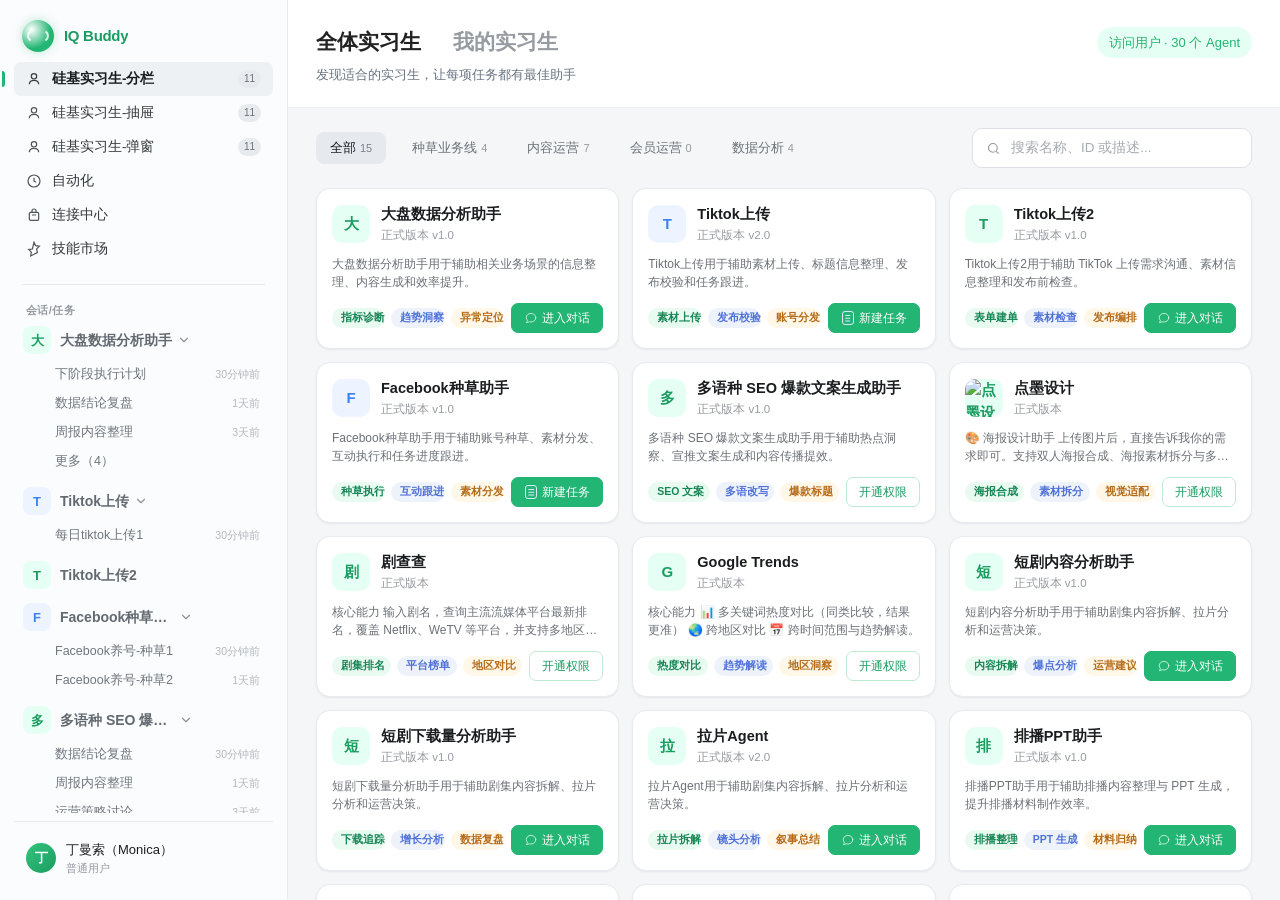
==== agents-replica.html @ b06c3b8a "Reapply "Update agent tab layouts" This reverts commit 84e679920794a572574219d2613976508e616a4a." ====
<!doctype html>
<html lang="zh-CN">
<head>
  <meta charset="UTF-8" />
  <meta name="viewport" content="width=device-width, initial-scale=1.0" />
  <title>IQ Buddy - Agents Replica</title>
  <style>
    :root {
      --color-bg: #ffffff;
      --color-primary: #22b573;
      --color-primary-light: #e6fff4;
      --color-highlight-yellow: #fff9e6;
      --color-text-main: #222222;
      --color-text-sub: #666666;
      --color-text-placeholder: #999999;
      --color-border: #e5e5e5;
      --radius-card: 12px;
      --shadow-light: 0 4px 16px rgba(0, 0, 0, .04);
      --font-main: -apple-system, BlinkMacSystemFont, "Microsoft YaHei", "Segoe UI", sans-serif;
    }

    * { box-sizing: border-box; }

    body {
      margin: 0;
      min-width: 960px;
      min-height: 100vh;
      color: #1f2937;
      background: transparent;
      font-family: var(--font-main);
      font-size: 14px;
      line-height: 1.5;
      -webkit-font-smoothing: antialiased;
      text-rendering: optimizeLegibility;
    }

    button, input { font: inherit; }

    .app-container {
      display: flex;
      height: 100vh;
      background: var(--color-bg);
      box-shadow: var(--shadow-light);
      overflow: visible;
    }

    .sidebar {
      position: relative;
      z-index: 160;
      flex: 0 0 288px;
      width: 288px;
      display: flex;
      flex-direction: column;
      overflow: visible;
      padding: 14px;
      border-right: 1px solid #e8ebee;
      background: #fbfcfd;
    }

    .logo {
      display: flex;
      align-items: center;
      gap: 10px;
      padding: 6px 8px 10px;
    }

    .sidebar-logo-button {
      display: flex;
      align-items: center;
      gap: 10px;
      min-width: 0;
      padding: 0;
      border: 0;
      background: transparent;
      color: inherit;
      cursor: pointer;
    }

    .logo-icon {
      width: 32px;
      height: 32px;
      position: relative;
      flex-shrink: 0;
      border-radius: 50%;
      background: radial-gradient(circle at 30% 30%, #fff 0, #22b573 60%);
      box-shadow: 0 0 10px rgba(34, 181, 115, .3);
    }

    .logo-icon:after {
      content: "";
      position: absolute;
      inset: 8px 5px;
      border: 2px solid rgba(255,255,255,.8);
      border-top-color: transparent;
      border-bottom-color: transparent;
      border-radius: 50%;
    }

    .logo-name {
      overflow: hidden;
      color: #1b9c61;
      font-size: 15px;
      font-weight: 600;
      letter-spacing: -.3px;
      white-space: nowrap;
      text-overflow: ellipsis;
    }

    .nav-group { margin-bottom: 6px; }

    .nav-item {
      position: relative;
      width: 100%;
      min-height: 34px;
      display: flex;
      align-items: center;
      gap: 10px;
      padding: 8px 12px;
      border: 0;
      border-radius: 7px;
      background: transparent;
      color: #33383d;
      cursor: pointer;
      font-size: 13.5px;
      line-height: 1.3;
      text-align: left;
      transition: background-color .13s ease, color .13s ease;
    }

    .nav-item:hover {
      background: #f5f6f8;
      color: #1a1d1f;
    }

    .nav-item.active {
      background: #eef1f4;
      color: #1a1d1f;
      font-weight: 700;
    }

    .nav-item.active:before {
      content: "";
      position: absolute;
      left: -12px;
      top: 50%;
      width: 3px;
      height: 16px;
      border-radius: 0 3px 3px 0;
      background: var(--color-primary);
      transform: translateY(-50%);
    }

    .nav-item__icon {
      width: 16px;
      height: 16px;
      flex-shrink: 0;
      opacity: .85;
    }

    .nav-item > span:not(.nav-item__tag) {
      min-width: 0;
      overflow: hidden;
      white-space: nowrap;
      text-overflow: ellipsis;
    }

    .nav-item__tag {
      margin-left: auto;
      padding: 1px 6px;
      border-radius: 999px;
      background: #e8ebee;
      color: #6b7178;
      font-size: 10px;
      font-weight: 500;
      line-height: 16px;
    }

    .nav-divider {
      height: 1px;
      margin: 12px 8px;
      background: #e8ebee;
    }

    .nav-session-section {
      flex: 1;
      min-height: 0;
      display: flex;
      flex-direction: column;
    }

    .sess-head {
      display: flex;
      align-items: center;
      padding: 6px 12px 2px;
    }

    .nav-label {
      display: block;
      padding: 0;
      color: #969ba1;
      font-size: 11px;
      font-weight: 600;
      letter-spacing: .4px;
      line-height: 1.4;
    }

    .nav-sessions {
      flex: 1;
      min-width: 0;
      overflow-y: auto;
      margin-top: 0;
      padding-right: 2px;
    }

    .nav-sessions::-webkit-scrollbar { width: 5px; }
    .nav-sessions::-webkit-scrollbar-thumb { border-radius: 3px; background: #dde1e5; }

    .agent-grp { margin-bottom: 6px; }

    .agent-grp-h {
      display: flex;
      align-items: center;
      gap: 7px;
      padding: 6px 12px 4px;
      border-radius: 7px;
    }

    .agent-grp-name {
      flex: 1;
      min-width: 0;
      overflow: hidden;
      color: #33383d;
      font-size: 12px;
      font-weight: 600;
      white-space: nowrap;
      text-overflow: ellipsis;
    }

    .agent-grp-cnt {
      margin-left: auto;
      color: #969ba1;
      font-size: 10px;
    }

    .grp-items {
      display: flex;
      flex-direction: column;
    }

    .session-agent-group {
      margin-bottom: 2px;
    }

    .session-history-list {
      display: flex;
      flex-direction: column;
      gap: 1px;
      margin: 0 0 4px;
      padding: 0 4px 0 34px;
    }

    .session-agent-toggle {
      position: relative;
      width: 100%;
      min-height: 40px;
      display: flex;
      align-items: center;
      gap: 4px;
      padding: 0 5px;
      margin-bottom: 0;
      border: 0;
      border-radius: 9px;
      background: transparent;
      color: #1a1d1f;
      text-align: left;
      transition: background-color .13s ease, color .13s ease;
    }

    .session-agent-toggle:hover {
      background: #f7f9fb;
      color: #1a1d1f;
    }

    .session-agent-group.open .session-agent-toggle {
      background: #eefbf5;
      color: #1a1d1f;
    }

    .session-agent-group.open .session-agent-toggle:hover {
      background: #e6f8ef;
    }

    .session-agent-main {
      min-width: 0;
      min-height: 34px;
      display: inline-flex;
      align-items: center;
      gap: 9px;
      flex: 1 1 auto;
      padding: 2px 72px 2px 4px;
      border: 0;
      border-radius: 8px;
      background: transparent;
      color: inherit;
      cursor: pointer;
      text-align: left;
    }

    .session-agent-main:hover {
      background: transparent;
    }

    .session-agent-new-btn {
      position: absolute;
      right: 7px;
      top: 50%;
      min-height: 26px;
      display: inline-flex;
      align-items: center;
      justify-content: center;
      gap: 3px;
      flex: 0 0 auto;
      padding: 3px 7px;
      border: 1px solid var(--color-primary);
      border-radius: 7px;
      background: var(--color-primary);
      color: #fff;
      cursor: pointer;
      font-size: 12px;
      font-weight: 500;
      opacity: 0;
      pointer-events: none;
      transform: translate(4px, -50%);
      transition: opacity .13s ease, transform .13s ease, background-color .13s ease, border-color .13s ease;
    }

    .session-agent-toggle:hover .session-agent-new-btn,
    .session-agent-new-btn:focus-visible {
      opacity: 1;
      pointer-events: auto;
      transform: translate(0, -50%);
    }

    .session-agent-new-btn:hover {
      border-color: #1b9c61;
      background: #1b9c61;
      color: #fff;
    }

    .session-agent-new-btn .btn-icon {
      width: 14px;
      height: 14px;
      flex-shrink: 0;
    }

    .session-agent-avatar {
      width: 28px;
      height: 28px;
      border-radius: 8px;
      font-size: 13px;
    }

    .session-agent-title-row {
      display: inline-flex;
      align-items: center;
      gap: 4px;
      max-width: 100%;
      min-width: 0;
    }

    .session-history-toggle {
      width: 16px;
      height: 16px;
      display: inline-flex;
      align-items: center;
      justify-content: center;
      flex: 0 0 auto;
      border-radius: 5px;
      color: #8b9299;
      cursor: pointer;
      transition: background-color .13s ease, color .13s ease, transform .13s ease;
    }

    .session-history-toggle:hover {
      background: #edf2f6;
      color: #33383d;
    }

    .session-history-toggle.collapsed {
      transform: rotate(-90deg);
    }

    .session-history-toggle svg {
      width: 14px;
      height: 14px;
      flex-shrink: 0;
    }

    .session-item {
      position: relative;
      width: 100%;
      display: flex;
      align-items: center;
      gap: 6px;
      padding: 4px 10px;
      border: 0;
      border-radius: 7px;
      background: transparent;
      color: #969ba1;
      cursor: pointer;
      text-align: left;
      transition: background-color .13s ease, color .13s ease;
    }

    .session-history-list .session-item {
      min-height: 28px;
      padding: 4px 7px;
      border-radius: 6px;
      color: #6f767d;
    }

    .session-more-btn {
      width: 100%;
      min-height: 28px;
      display: flex;
      align-items: center;
      justify-content: flex-start;
      padding: 4px 7px;
      border: 0;
      border-radius: 6px;
      background: transparent;
      color: #6f767d;
      cursor: pointer;
      font-size: 12.5px;
      font-weight: 400;
      text-align: left;
    }

    .session-more-btn:hover {
      background: #f8f9fb;
      color: #33383d;
    }

    .session-item:hover,
    .session-item.active {
      background: #f8f9fb;
      color: #6b7178;
    }

    .session-item.active {
      background: #f1f5f9;
      color: #33383d;
      font-weight: 400;
    }

    .session-history-list .session-item.active {
      background: #e6f8ef;
      color: #1a1d1f;
    }

    .session-item.active:before {
      display: none;
    }

    .session-item.active .session-item__avatar {
      background: #e1e5e9;
      color: #1a1d1f;
    }

    .session-item.active .session-item__title {
      color: #33383d;
      font-weight: 500;
    }

    .session-history-list .session-item.active .session-item__title {
      color: #1a1d1f;
    }

    .session-item__avatar {
      width: 24px;
      height: 24px;
      display: flex;
      align-items: center;
      justify-content: center;
      flex-shrink: 0;
      overflow: hidden;
      border-radius: 7px;
      background: var(--color-primary-light);
      color: #1b9c61;
      font-size: 12px;
      font-weight: 700;
    }

    .session-item__avatar.session-agent-avatar {
      width: 28px;
      height: 28px;
      border-radius: 8px;
      font-size: 13px;
    }

    .session-item__avatar img {
      width: 100%;
      height: 100%;
      object-fit: cover;
    }

    .task-agent-avatar,
    .session-item.active .task-agent-avatar {
      background: #edf4ff;
      color: #3b82f6;
    }

    .session-item__body,
    .session-item__title,
    .session-item__meta {
      display: block;
      width: 100%;
      min-width: 0;
    }

    .session-item__title,
    .session-item__meta {
      overflow: hidden;
      white-space: nowrap;
      text-overflow: ellipsis;
    }

    .session-item__title {
      color: inherit;
      font-size: 12.5px;
      font-weight: 400;
    }

    .session-agent-toggle .session-item__title {
      color: #626970;
      font-size: 14px;
      font-weight: 700;
      line-height: 19px;
    }

    .session-agent-toggle:hover .session-item__title {
      color: #626970;
    }

    .session-item__meta {
      color: #969ba1;
      font-size: 11px;
      line-height: 15px;
    }

    .session-item__time {
      flex-shrink: 0;
      margin-left: auto;
      color: #b3b8be;
      font-size: 10.5px;
      white-space: nowrap;
    }

    .session-item__side {
      min-width: 28px;
      display: inline-flex;
      align-items: center;
      justify-content: flex-end;
      flex-shrink: 0;
      margin-left: auto;
      position: relative;
    }

    .session-item__side .session-item__time {
      margin-left: 0;
    }

    .session-delete-btn {
      width: 22px;
      height: 22px;
      display: inline-flex;
      align-items: center;
      justify-content: center;
      position: absolute;
      top: 50%;
      right: 0;
      padding: 0;
      border: 0;
      border-radius: 6px;
      background: transparent;
      color: #969ba1;
      cursor: pointer;
      opacity: 0;
      pointer-events: none;
      transform: translateY(-50%);
    }

    .session-delete-btn svg {
      width: 14px;
      height: 14px;
      stroke-width: 1.8;
    }

    .session-item:hover .session-item__side .session-item__time {
      opacity: 0;
    }

    .session-item:hover .session-delete-btn {
      opacity: 1;
      pointer-events: auto;
    }

    .session-delete-btn:hover {
      background: #fff1f0;
      color: #d73737;
    }

    .session-loading {
      width: 13px;
      height: 13px;
      display: inline-block;
      border: 1.5px solid #dce3ea;
      border-top-color: var(--color-primary);
      border-radius: 999px;
      animation: session-loading-spin .72s linear infinite;
      vertical-align: -2px;
    }

    @keyframes session-loading-spin {
      to { transform: rotate(360deg); }
    }

    .nav-user {
      position: relative;
      display: flex;
      flex-direction: column;
      gap: 10px;
      margin-top: 8px;
      padding: 12px 0 4px;
      border-top: 1px solid #e8ebee;
    }

    .nav-user__profile {
      width: 100%;
      display: flex;
      align-items: center;
      gap: 10px;
      padding: 6px 12px;
      border: 0;
      border-radius: 8px;
      background: transparent;
      cursor: pointer;
      text-align: left;
      transition: background-color .13s ease;
    }

    .nav-user__profile:hover,
    .nav-user__profile.active {
      background: #f5f6f8;
    }

    .avatar {
      width: 30px;
      height: 30px;
      display: flex;
      align-items: center;
      justify-content: center;
      flex-shrink: 0;
      border-radius: 50%;
      background: linear-gradient(135deg, #34c47d, #1b9c61);
      color: #fff;
      font-size: 13px;
      font-weight: 600;
    }

    .nav-user-info {
      flex: 1;
      min-width: 0;
    }

    .nav-user-name,
    .nav-user-role {
      overflow: hidden;
      white-space: nowrap;
      text-overflow: ellipsis;
    }

    .nav-user-name {
      color: #1a1d1f;
      font-size: 13px;
      font-weight: 500;
    }

    .nav-user-role {
      color: #969ba1;
      font-size: 11px;
    }

    .nav-user-menu {
      position: absolute;
      left: 0;
      right: 0;
      bottom: calc(100% - 6px);
      z-index: 170;
      padding: 6px;
      border: 1px solid #e2e6ea;
      border-radius: 10px;
      background: #fff;
      box-shadow: 0 14px 34px rgba(20, 30, 40, .12), 0 4px 12px rgba(20, 30, 40, .06);
    }

    .nav-user-menu[hidden] {
      display: none;
    }

    .nav-user-menu__item {
      width: 100%;
      min-height: 32px;
      display: flex;
      align-items: center;
      justify-content: space-between;
      gap: 10px;
      padding: 6px 9px;
      border: 0;
      border-radius: 7px;
      background: transparent;
      color: #33383d;
      cursor: pointer;
      font-size: 13px;
      text-align: left;
      transition: background-color .13s ease, color .13s ease;
    }

    .nav-user-menu__item:hover {
      background: #f5f6f8;
      color: #1a1d1f;
    }

    .nav-user-menu__item.danger {
      color: #f04438;
    }

    .nav-user-menu__label {
      display: inline-flex;
      align-items: center;
      gap: 8px;
      min-width: 0;
    }

    .nav-user-menu__label svg {
      width: 15px;
      height: 15px;
      flex-shrink: 0;
      stroke-width: 1.2;
    }

    .nav-user-menu__meta {
      flex: 1 0 auto;
      color: #969ba1;
      font-size: 12px;
      text-align: right;
    }

    .nav-user-menu__chevron {
      width: 7px;
      height: 7px;
      margin-left: 4px;
      color: #969ba1;
      border-right: 1.2px solid currentColor;
      border-bottom: 1.2px solid currentColor;
      transform: rotate(-45deg);
    }

    .nav-user-submenu {
      position: absolute;
      left: calc(100% + 8px);
      top: 0;
      z-index: 180;
      width: 136px;
      display: flex;
      flex-direction: column;
      gap: 2px;
      margin: 0;
      padding: 6px;
      border: 1px solid #e2e6ea;
      border-radius: 10px;
      background: #fff;
      box-shadow: 0 14px 34px rgba(20, 30, 40, .12), 0 4px 12px rgba(20, 30, 40, .06);
    }

    .nav-user-submenu[hidden] {
      display: none;
    }

    .nav-user-submenu__item {
      width: 100%;
      min-height: 28px;
      padding: 5px 9px;
      border: 0;
      border-radius: 7px;
      background: transparent;
      color: #6b7178;
      cursor: pointer;
      font-size: 12.5px;
      text-align: left;
    }

    .nav-user-submenu__item:hover,
    .nav-user-submenu__item.active {
      background: #f5f6f8;
      color: #1a1d1f;
    }

    .mini-btn {
      height: 28px;
      display: inline-flex;
      align-items: center;
      justify-content: center;
      gap: 5px;
      padding: 0 9px;
      border: 1px solid #e3e7ea;
      border-radius: 8px;
      background: #fff;
      color: #4a5057;
      cursor: pointer;
      font-size: 12px;
      transition: border-color .13s ease, color .13s ease, background .13s ease;
    }

    .mini-btn:hover {
      border-color: var(--color-primary);
      color: var(--color-primary);
    }

    .main-panel {
      flex: 1;
      min-width: 0;
      min-height: 0;
      display: flex;
      flex-direction: column;
      overflow: hidden;
      background: #f5f6f8;
    }

    .main-content-area {
      flex: 1;
      min-height: 0;
      display: flex;
      gap: 0;
      overflow: hidden;
    }

    .portal-center-route-shell {
      flex: 1;
      min-width: 0;
      min-height: 0;
      display: flex;
      flex-direction: column;
      overflow: auto;
      padding: 0 28px 28px;
      background: #f5f6f8;
    }

    .emp-container {
      width: 100%;
      box-sizing: border-box;
      padding: 0 0 24px;
    }

    .emp-header {
      position: sticky;
      top: 0;
      z-index: 20;
      box-sizing: border-box;
      display: flex;
      flex-direction: column;
      justify-content: center;
      gap: clamp(8px, 1.2vh, 12px);
      height: 108px;
      min-height: 108px;
      margin: 0 -28px 0;
      padding: 16px 28px;
      border-bottom: 1px solid #eef1f3;
      background: #fff;
    }

    .emp-header-top {
      display: flex;
      flex-wrap: wrap;
      align-items: center;
      justify-content: space-between;
      gap: 14px 24px;
      margin-bottom: 0;
      transform: translateY(4px);
    }

    .emp-title {
      margin: 0;
      color: var(--color-text-main);
      font-size: 24px;
      font-weight: 700;
    }

    .agent-title-tabs {
      display: inline-flex;
      align-items: center;
      gap: 32px;
      min-width: 0;
    }

    .agent-title-tab {
      position: relative;
      padding: 0;
      border: 0;
      background: transparent;
      color: #969ba1;
      cursor: pointer;
      font-size: 21px;
      font-weight: 700;
      line-height: 1.25;
      letter-spacing: 0;
    }

    .agent-title-tab:hover { color: #33383d; }

    .agent-title-tab.active {
      color: var(--color-text-main);
      font-size: 21px;
    }

    .subs-head .agent-title-tab {
      padding-bottom: 0;
      text-decoration: none;
    }

    .emp-header-actions {
      display: flex;
      flex-wrap: wrap;
      align-items: center;
      gap: 12px 16px;
    }

    .emp-viewer-badge {
      display: inline-flex;
      align-items: center;
      padding: 6px 12px;
      border-radius: 999px;
      background: var(--color-primary-light);
      color: var(--color-primary);
      font-size: 13px;
      font-weight: 500;
    }

    .emp-header-desc {
      margin: 0;
      color: #697482;
      font-size: 13px;
      line-height: 1.5;
    }

    .conn-head .emp-title {
      color: var(--color-text-main);
      font-size: 21px;
      font-weight: 700;
      line-height: 1.25;
      letter-spacing: 0;
    }

    .conn-head .emp-header-desc {
      margin: 0;
      color: #697482;
      font-size: 13px;
      line-height: 1.5;
    }

    .subs-head .emp-header-desc {
      margin-top: 4px;
    }

    .body { padding: 0 0 16px; }

    .toolbar {
      display: flex;
      align-items: center;
      gap: 16px;
      margin: 20px 0;
      min-width: 0;
    }

    .pool-seg {
      flex: 1 1 auto;
      min-width: 0;
      display: flex;
      align-items: center;
      flex-wrap: nowrap;
      gap: 12px;
      overflow: hidden;
    }

    .pool-btn {
      display: inline-flex;
      align-items: center;
      gap: 4px;
      flex: 0 1 auto;
      min-width: 0;
      min-height: 32px;
      padding: 6px 14px;
      border: 0;
      border-radius: 8px;
      background: transparent;
      color: #6b7178;
      cursor: pointer;
      font-size: 13px;
      font-weight: 500;
      white-space: nowrap;
      overflow: hidden;
      text-overflow: ellipsis;
      box-shadow: none;
      transition: color .13s ease, background-color .13s ease;
    }

    .pool-btn.active {
      background: #e6eaee;
      color: #1a1d1f;
      box-shadow: none;
    }

    .pool-btn:not(.active):hover {
      color: #1a1d1f;
      background: rgba(255, 255, 255, .65);
    }

    .pool-btn-count {
      color: #969ba1;
      font-size: 11px;
      font-weight: 500;
    }

    .pool-btn.active .pool-btn-count {
      color: #7b8289;
    }

    .tb-spacer { flex: 0 1 0; }

    .search {
      flex: 0 1 280px;
      width: 280px;
      min-width: 168px;
      display: flex;
      align-items: center;
      gap: 8px;
      padding: 8px 13px;
      border: 1px solid #dde1e5;
      border-radius: 10px;
      background: #fff;
      transition: width .15s ease, flex-basis .15s ease, border-color .15s ease, box-shadow .15s ease;
    }

    .search:focus-within {
      border-color: var(--color-primary);
      box-shadow: 0 0 0 3px rgba(34, 181, 115, .12);
    }

    .search svg {
      width: 15px;
      height: 15px;
      flex-shrink: 0;
      color: #969ba1;
    }

    .search input {
      flex: 1;
      min-width: 0;
      border: 0;
      outline: 0;
      background: transparent;
      color: #1a1d1f;
      font-size: 13.5px;
    }

    .search input::placeholder { color: #a5abb1; }

    @media (max-width: 1180px) {
      .toolbar {
        gap: 10px;
      }

      .pool-seg {
        gap: 8px;
      }

      .pool-btn {
        padding-left: 10px;
        padding-right: 10px;
      }

      .search {
        flex-basis: 220px;
        width: 220px;
        min-width: 148px;
      }
    }

    @media (max-width: 1040px) {
      .search {
        flex-basis: 168px;
        width: 168px;
        min-width: 132px;
        padding-left: 10px;
        padding-right: 10px;
      }
    }

    @media (max-width: 900px) {
      .search {
        display: none;
      }
    }

    .body.scope-switching .grid,
    .body.scope-switching .empty {
      animation: scopeContentIn .26s ease both;
    }

    @keyframes scopeContentIn {
      from {
        opacity: .18;
        transform: translateY(8px);
      }
      to {
        opacity: 1;
        transform: translateY(0);
      }
    }

    .grp { margin-bottom: 26px; }

    .grp-h {
      display: flex;
      align-items: center;
      gap: 9px;
      margin-bottom: 13px;
    }

    .grp-h h2 {
      margin: 0;
      color: #1a1d1f;
      font-size: 14px;
      font-weight: 600;
    }

    .grp-h.pri h2 { color: #1b9c61; }

    .grp-h .gc {
      padding: 1px 8px;
      border: 1px solid #e8ebee;
      border-radius: 999px;
      background: #fff;
      color: #969ba1;
      font-size: 11px;
      font-weight: 500;
    }

    .grp-h .star {
      display: flex;
      color: #e8a33d;
    }

    .grp-h .star svg {
      width: 15px;
      height: 15px;
    }

    .grid {
      display: grid;
      grid-template-columns: repeat(auto-fill, minmax(296px, 1fr));
      gap: 13px;
    }

    .acard {
      position: relative;
      display: flex;
      flex-direction: column;
      min-height: 143px;
      padding: 15px;
      border: 1px solid #e8ebee;
      border-radius: 14px;
      background: #fff;
      box-shadow: 0 1px 2px rgba(20, 30, 40, .04), 0 1px 3px rgba(20, 30, 40, .03);
      cursor: pointer;
      transition: border-color .15s ease, box-shadow .15s ease, transform .15s ease;
    }

    .acard:hover {
      border-color: #dde1e5;
      box-shadow: 0 2px 8px rgba(20, 30, 40, .05), 0 1px 3px rgba(20, 30, 40, .04);
      transform: translateY(-1px);
    }

    .acard:focus {
      outline: none;
    }

    .acard:focus-visible {
      outline: 3px solid rgba(34, 181, 115, .24);
      outline-offset: 2px;
    }

    .acard.training { background: #fafbfc; }

    .acard.selected {
      border-color: rgba(34, 181, 115, .55);
      background: #fff;
      box-shadow: 0 4px 18px rgba(34, 181, 115, .13), 0 0 0 1px rgba(34, 181, 115, .08);
    }

    .acard.inline-panel-selected {
      border-color: var(--color-primary);
      background: #fff;
      box-shadow: 0 8px 22px rgba(34, 181, 115, .14), 0 0 0 3px rgba(34, 181, 115, .2);
    }

    .acard.inline-panel-selected:hover {
      border-color: var(--color-primary);
      box-shadow: 0 10px 26px rgba(34, 181, 115, .17), 0 0 0 3px rgba(34, 181, 115, .24);
    }

    .acard.selected:before {
      display: none;
    }

    .acard-top {
      display: flex;
      align-items: center;
      gap: 11px;
      margin-bottom: 11px;
    }

    .acard-sq {
      width: 38px;
      height: 38px;
      display: flex;
      align-items: center;
      justify-content: center;
      flex-shrink: 0;
      overflow: hidden;
      border-radius: 10px;
      background: var(--color-primary-light);
      color: #1b9c61;
      font-size: 15px;
      font-weight: 700;
    }

    .acard-sq img {
      width: 100%;
      height: 100%;
      object-fit: cover;
    }

    .acard.training .acard-sq {
      background: #fff7e8;
      color: #c8842a;
    }

    .acard-name {
      flex: 1;
      min-width: 0;
    }

    .acard-name h3 {
      margin: 0;
      overflow: hidden;
      color: #1a1d1f;
      font-size: 14.5px;
      font-weight: 600;
      white-space: nowrap;
      text-overflow: ellipsis;
    }

    .acard-name .ver {
      margin-top: 1px;
      color: #969ba1;
      font-size: 11.5px;
    }

    .acard-desc {
      min-height: 36px;
      margin-bottom: 12px;
      color: #6b7178;
      display: -webkit-box;
      overflow: hidden;
      font-size: 12px;
      line-height: 1.5;
      -webkit-box-orient: vertical;
      -webkit-line-clamp: 2;
    }

    .acard-foot {
      display: flex;
      align-items: center;
      justify-content: space-between;
      gap: 7px;
      margin-top: auto;
    }

    .acard-tags {
      display: flex;
      align-items: center;
      gap: 6px;
      min-width: 0;
      overflow: hidden;
    }

    .st-tag {
      display: inline-flex;
      align-items: center;
      max-width: 88px;
      padding: 2px 9px;
      border-radius: 999px;
      font-size: 10.5px;
      font-weight: 600;
      white-space: nowrap;
      overflow: hidden;
      text-overflow: ellipsis;
    }

    .st-ready { background: #e9faf1; color: #22b573; }
    .st-train { background: #fff7e8; color: #c8842a; }
    .st-team { background: #eef2fb; color: #5b8def; }
    .st-specialty-0 { background: #e9faf1; color: #168655; }
    .st-specialty-1 { background: #eef2fb; color: #4f72d8; }
    .st-specialty-2 { background: #fff7e8; color: #b66b18; }

    .acard-acts {
      flex-shrink: 0;
      display: flex;
      gap: 6px;
      margin-left: auto;
    }

    .cbtn {
      display: inline-flex;
      align-items: center;
      justify-content: center;
      gap: 4px;
      padding: 5px 12px;
      border: 1px solid #dde1e5;
      border-radius: 7px;
      background: #fff;
      color: #33383d;
      cursor: pointer;
      font-size: 12px;
      font-weight: 500;
      transition: border-color .13s ease, color .13s ease, background-color .13s ease;
    }

    .cbtn:disabled {
      cursor: default;
    }

    .cbtn.is-loading {
      pointer-events: none;
      opacity: .94;
    }

    .cbtn.is-loading .session-loading {
      width: 12px;
      height: 12px;
      border-color: rgba(255,255,255,.48);
      border-top-color: #fff;
      vertical-align: 0;
    }

    .cbtn:hover {
      border-color: var(--color-primary);
      color: #1b9c61;
    }

    .cbtn.primary {
      border-color: var(--color-primary);
      background: var(--color-primary);
      color: #fff;
    }

    .cbtn.primary:hover {
      background: #1b9c61;
      color: #fff;
    }

    .cbtn.train {
      border-color: #f1d59a;
      background: #fff7e8;
      color: #c8842a;
    }

    .cbtn.permission {
      border-color: #bfead2;
      background: transparent;
      color: #1b9c61;
    }

    .cbtn.permission:hover {
      border-color: #8fd9b3;
      background: rgba(34, 181, 115, .06);
      color: #12824c;
    }

    .cbtn.permission.pending {
      border-color: #dde1e5;
      background: #f5f6f8;
      color: #8a9199;
    }

    .cbtn.permission.pending:hover {
      border-color: #cfd5db;
      background: #eef1f3;
      color: #6b7178;
    }

    .btn-icon {
      width: 14px;
      height: 14px;
      position: relative;
      display: inline-block;
      flex-shrink: 0;
      color: currentColor;
    }

    .btn-icon--plus::before,
    .btn-icon--plus::after {
      content: "";
      position: absolute;
      left: 50%;
      top: 50%;
      border-radius: 999px;
      background: currentColor;
      transform: translate(-50%, -50%);
    }

    .btn-icon--plus::before {
      width: 11px;
      height: 1.2px;
    }

    .btn-icon--plus::after {
      width: 1.2px;
      height: 11px;
    }

    svg.btn-icon {
      overflow: visible;
    }

    .btn-icon--task {
      color: #3b82f6;
    }

    .cbtn.primary .btn-icon--task {
      color: #dbeafe;
    }

    .btn-icon--task::before {
      content: "";
      position: absolute;
      left: 50%;
      top: 50%;
      width: 10px;
      height: 12px;
      border: 1.2px solid currentColor;
      border-radius: 3px;
      transform: translate(-50%, -50%);
    }

    .btn-icon--task::after {
      content: "";
      position: absolute;
      left: 50%;
      top: 3.55px;
      width: 5.5px;
      height: 1.2px;
      border-radius: 999px;
      background: currentColor;
      box-shadow: 0 2.8px 0 currentColor, 0 5.6px 0 currentColor;
      transform: translateX(-50%);
    }

    .agent-detail-layer {
      position: fixed;
      inset: 0;
      z-index: 220;
      background: rgba(20, 30, 40, .18);
    }

    .agent-detail-layer[hidden] {
      display: none;
    }

    .agent-detail-layer.is-inline-permission {
      position: relative;
      inset: auto;
      z-index: 35;
      flex: 0 0 420px;
      width: 420px;
      min-width: 380px;
      height: auto;
      min-height: 0;
      overflow: hidden;
      background: transparent;
    }

    .agent-detail-layer.is-modal-detail {
      display: flex;
      align-items: center;
      justify-content: center;
      padding: 32px;
    }

    .agent-detail-drawer {
      position: absolute;
      top: 0;
      right: 0;
      width: 420px;
      min-width: 420px;
      height: 100%;
      display: flex;
      flex-direction: column;
      overflow: hidden;
      border-left: 1px solid #e8ebee;
      background: #fff;
      box-shadow: -18px 0 40px rgba(20, 30, 40, .14), -4px 0 12px rgba(20, 30, 40, .06);
    }

    .agent-detail-layer.is-drawer-detail .agent-detail-drawer {
      width: min(600px, calc(100vw - 48px));
      min-width: min(600px, calc(100vw - 48px));
    }

    .agent-detail-layer.is-modal-detail .agent-detail-drawer {
      position: relative;
      top: auto;
      right: auto;
      width: min(720px, calc(100vw - 64px));
      min-width: 0;
      height: min(calc(78vh + 64px), 784px, calc(100vh - 64px));
      border-left: 0;
      border-radius: 14px;
      box-shadow: 0 24px 64px rgba(20, 30, 40, .18), 0 8px 22px rgba(20, 30, 40, .08);
      animation: agentModalIn .22s cubic-bezier(.18, .78, .22, 1) both;
    }

    .agent-detail-layer.is-modal-detail.is-permission-detail .agent-detail-drawer {
      width: min(640px, calc(100vw - 64px));
      height: min(calc(78vh + 128px), 848px, calc(100vh - 48px));
    }

    .agent-detail-layer.is-inline-permission .agent-detail-drawer {
      position: relative;
      top: auto;
      right: auto;
      width: 100%;
      min-width: 0;
      height: 100%;
      box-shadow: none;
    }

    .agent-drawer-head {
      position: relative;
      z-index: 6;
      min-height: 56px;
      display: flex;
      align-items: center;
      justify-content: space-between;
      gap: 12px;
      padding: 14px 16px;
      border-bottom: 1px solid #eef1f3;
      background: #fff;
    }

    .agent-drawer-head h2 {
      margin: 0;
      color: #1a1d1f;
      font-size: 15px;
      font-weight: 700;
    }

    .agent-drawer-actions {
      display: flex;
      align-items: center;
      gap: 8px;
      flex-shrink: 0;
    }

    .agent-drawer-actions .cbtn {
      min-height: 28px;
      padding: 5px 11px;
      justify-content: center;
    }

    .agent-drawer-close {
      width: 28px;
      height: 28px;
      position: relative;
      flex-shrink: 0;
      border: 0;
      border-radius: 8px;
      background: transparent;
      color: #6b7178;
      cursor: pointer;
    }

    .agent-drawer-close:hover {
      background: #f5f6f8;
      color: #1a1d1f;
    }

    .agent-drawer-close::before,
    .agent-drawer-close::after {
      content: "";
      position: absolute;
      left: 50%;
      top: 50%;
      width: 13px;
      height: 1.4px;
      border-radius: 999px;
      background: currentColor;
      transform-origin: center;
    }

    .agent-drawer-close::before {
      transform: translate(-50%, -50%) rotate(45deg);
    }

    .agent-drawer-close::after {
      transform: translate(-50%, -50%) rotate(-45deg);
    }

    .agent-drawer-close svg {
      display: none;
      width: 17px;
      height: 17px;
      stroke-width: 1.2;
    }

    .agent-detail-layer.is-inline-permission .agent-drawer-close {
      display: inline-flex;
      align-items: center;
      justify-content: center;
    }

    .agent-detail-layer.is-inline-permission .agent-drawer-close::before,
    .agent-detail-layer.is-inline-permission .agent-drawer-close::after {
      display: none;
    }

    .agent-detail-layer.is-inline-permission .agent-drawer-close svg {
      display: block;
    }

    .agent-drawer-body {
      flex: 1;
      min-height: 0;
      overflow: auto;
      padding: 18px 16px;
    }

    .agent-drawer-sticky-summary {
      margin-bottom: 14px;
    }

    .agent-drawer-sticky-summary > h4 {
      margin: 12px 0 0;
      color: #33383d;
      font-size: 13px;
      font-weight: 700;
    }

    .agent-drawer-profile {
      display: flex;
      align-items: flex-start;
      gap: 12px;
      margin-bottom: 10px;
    }

    .agent-drawer-avatar {
      width: 46px;
      height: 46px;
      display: flex;
      align-items: center;
      justify-content: center;
      flex-shrink: 0;
      overflow: hidden;
      border-radius: 12px;
      background: var(--color-primary-light);
      color: #1b9c61;
      font-size: 17px;
      font-weight: 700;
    }

    .agent-drawer-avatar img {
      width: 100%;
      height: 100%;
      object-fit: cover;
    }

    .agent-drawer-title {
      flex: 1;
      min-width: 0;
    }

    .agent-drawer-profile .cbtn {
      min-height: 28px;
      padding: 5px 11px;
      flex-shrink: 0;
      justify-content: center;
    }

    .agent-drawer-title h3 {
      margin: 0;
      color: #1a1d1f;
      font-size: 15px;
      font-weight: 700;
      line-height: 1.4;
    }

    .agent-drawer-version {
      margin-top: 2px;
      color: #969ba1;
      font-size: 12px;
    }

    .agent-drawer-intro {
      margin: 0 0 14px;
      color: #6b7178;
      font-size: 12.5px;
      line-height: 1.6;
    }

    .agent-drawer-section {
      margin-top: 18px;
    }

    .agent-drawer-section h4 {
      margin: 0 0 8px;
      color: #33383d;
      font-size: 13px;
      font-weight: 700;
    }

    .agent-drawer-section p {
      margin: 0;
      color: #6b7178;
      font-size: 12.5px;
      line-height: 1.7;
    }

    .agent-drawer-skill-tags {
      display: flex;
      flex-wrap: wrap;
      gap: 8px;
    }

    .agent-drawer-skill {
      display: inline-flex;
      align-items: center;
      min-height: 26px;
      max-width: 100%;
      padding: 4px 10px;
      border: 1px solid #dfe4e8;
      border-radius: 999px;
      background: #fff;
      color: #4f565d;
      font-size: 12px;
      line-height: 1;
      white-space: nowrap;
      overflow: hidden;
      text-overflow: ellipsis;
    }

    .agent-drawer-skill.st-specialty-0,
    .agent-drawer-skill.st-specialty-1,
    .agent-drawer-skill.st-specialty-2 {
      border-color: transparent;
    }

    .agent-drawer-skill.st-specialty-0 {
      background: #e9faf1;
      color: #168655;
    }

    .agent-drawer-skill.st-specialty-1 {
      background: #eef2fb;
      color: #4f72d8;
    }

    .agent-drawer-skill.st-specialty-2 {
      background: #fff7e8;
      color: #b66b18;
    }

    .agent-drawer-prompts {
      display: flex;
      flex-direction: column;
      gap: 8px;
    }

    .agent-drawer-prompt {
      width: 100%;
      padding: 10px 11px;
      border: 1px solid #e8ebee;
      border-radius: 10px;
      background: #fff;
      color: #4f565d;
      cursor: pointer;
      font-size: 12.5px;
      line-height: 1.55;
      text-align: left;
      transition: background .15s ease, border-color .15s ease, color .15s ease;
    }

    .agent-drawer-prompt:hover {
      border-color: #dde1e5;
      background: #f5f6f8;
      color: #1a1d1f;
    }

    .agent-drawer-prompt:disabled {
      cursor: default;
      color: #7b8289;
      background: #fafbfc;
    }

    .agent-drawer-prompt:disabled:hover {
      border-color: #e8ebee;
      background: #fafbfc;
      color: #7b8289;
    }

    .agent-drawer-brief {
      display: flex;
      flex-direction: column;
      gap: 14px;
      color: #6b7178;
      font-size: 12.5px;
      line-height: 1.6;
    }

    .agent-drawer-brief-block h5 {
      margin: 0 0 6px;
      color: #6b7178;
      font-size: 12.5px;
      font-weight: 700;
    }

    .agent-drawer-brief-list {
      display: flex;
      flex-direction: column;
      gap: 5px;
    }

    .agent-drawer-brief-item {
      color: #6b7178;
    }

    .agent-drawer-table-wrap {
      overflow-x: auto;
      border: 1px solid #e8ebee;
      border-radius: 10px;
      background: #fff;
    }

    .agent-drawer-support-table {
      width: max-content;
      min-width: 100%;
      border-collapse: collapse;
      color: #6b7178;
      font-size: 12.5px;
      line-height: 1.6;
    }

    .agent-drawer-support-table th,
    .agent-drawer-support-table td {
      min-width: 36px;
      padding: 7px 8px;
      border-bottom: 1px solid #eef1f3;
      border-right: 1px solid #eef1f3;
      text-align: center;
      white-space: nowrap;
    }

    .agent-drawer-support-table th:first-child,
    .agent-drawer-support-table td:first-child {
      position: sticky;
      left: 0;
      min-width: 104px;
      background: #fff;
      color: #6b7178;
      font-weight: 600;
      text-align: left;
      z-index: 1;
    }

    .agent-drawer-support-table th {
      background: #f7f8fa;
      color: #6b7178;
      font-weight: 700;
    }

    .agent-drawer-support-table th:first-child {
      background: #f7f8fa;
      z-index: 2;
    }

    .agent-drawer-support-table tr:last-child td {
      border-bottom: 0;
    }

    .agent-drawer-support-table th:last-child,
    .agent-drawer-support-table td:last-child {
      border-right: 0;
    }

    .agent-drawer-manual-link {
      color: #6b7178;
      font-size: 12.5px;
      font-weight: 600;
    }

    .agent-drawer-manual-link:hover {
      color: #6b7178;
      text-decoration: underline;
    }

    .agent-drawer-action-slot {
      margin-top: 12px;
    }

    .agent-detail-layer.is-permission-detail .agent-drawer-body {
      padding-top: 0;
      padding-bottom: 36px;
    }

    .agent-detail-layer.is-permission-detail .agent-drawer-sticky-summary {
      position: sticky;
      top: 0;
      z-index: 5;
      margin: 0 -16px 8px;
      padding: 12px 16px 8px;
      background: #fff;
    }

    .agent-detail-layer.is-permission-detail .agent-drawer-sticky-summary::after {
      content: "";
      position: absolute;
      right: 16px;
      bottom: 0;
      left: 16px;
      height: 1px;
      background: #eef1f3;
    }

    .agent-detail-layer.is-drawer-detail.is-permission-detail .agent-drawer-body,
    .agent-detail-layer.is-modal-detail.is-permission-detail .agent-drawer-body {
      padding-left: 28px;
      padding-right: 28px;
    }

    .agent-detail-layer.is-drawer-detail.is-permission-detail .agent-drawer-sticky-summary,
    .agent-detail-layer.is-modal-detail.is-permission-detail .agent-drawer-sticky-summary {
      margin-right: -28px;
      margin-left: -28px;
      padding-right: 28px;
      padding-left: 28px;
    }

    .agent-detail-layer.is-drawer-detail.is-permission-detail .agent-drawer-sticky-summary::after,
    .agent-detail-layer.is-modal-detail.is-permission-detail .agent-drawer-sticky-summary::after {
      right: 28px;
      left: 28px;
    }

    .agent-detail-layer.is-permission-detail .agent-drawer-action-slot {
      position: sticky;
      bottom: 0;
      z-index: 3;
      margin: 16px -16px 0;
      padding: 12px 16px 16px;
      border-top: 1px solid #eef1f3;
      background: linear-gradient(180deg, rgba(255,255,255,.92), #fff 28%);
    }

    .agent-detail-layer.is-modal-detail.is-permission-detail .agent-drawer-action-slot {
      bottom: 0;
      margin: 16px -28px 0;
      padding: 12px 28px 16px;
      background: #fff;
    }

    .agent-detail-layer.is-drawer-detail.is-permission-detail .agent-drawer-action-slot {
      margin: 16px -28px 0;
      padding: 12px 28px 16px;
    }

    .agent-drawer-action-slot:empty {
      display: none;
    }

    .agent-drawer-action-slot .cbtn {
      width: 100%;
      min-height: 38px;
      justify-content: center;
    }

    .agent-detail-layer.is-permission-detail .agent-drawer-action-slot .cbtn.permission:not(.pending) {
      border-color: var(--color-primary);
      background: var(--color-primary);
      color: #fff;
      box-shadow: 0 8px 18px rgba(34, 181, 115, .18);
    }

    .agent-detail-layer.is-permission-detail .agent-drawer-profile .cbtn.permission:not(.pending) {
      border-color: var(--color-primary);
      background: var(--color-primary);
      color: #fff;
      box-shadow: 0 8px 18px rgba(34, 181, 115, .18);
    }

    .agent-detail-layer.is-modal-detail.is-permission-detail .agent-drawer-action-slot .cbtn.permission:not(.pending) {
      border-color: var(--color-primary);
      background: var(--color-primary);
      color: #fff;
    }

    .agent-detail-layer.is-permission-detail .agent-drawer-action-slot .cbtn.permission:not(.pending):hover {
      border-color: #1b9c61;
      background: #1b9c61;
      color: #fff;
      box-shadow: 0 10px 22px rgba(34, 181, 115, .22);
    }

    .agent-detail-layer.is-permission-detail .agent-drawer-profile .cbtn.permission:not(.pending):hover {
      border-color: #1b9c61;
      background: #1b9c61;
      color: #fff;
      box-shadow: 0 10px 22px rgba(34, 181, 115, .22);
    }

    .agent-drawer-tags {
      display: flex;
      flex-wrap: wrap;
      gap: 8px;
      margin-top: 14px;
    }

    .agent-drawer-tag {
      padding: 3px 9px;
      border-radius: 999px;
      background: #f5f6f8;
      color: #6b7178;
      font-size: 11.5px;
      font-weight: 600;
    }

    .empty {
      padding: 60px 20px;
      color: #969ba1;
      text-align: center;
    }

    .route-page[hidden] { display: none !important; }

    .page-head,
    .skill-market-page__bar {
      position: sticky;
      top: 0;
      z-index: 20;
      margin: 0 -28px 18px;
      padding: 18px 28px 16px;
      border-bottom: 1px solid #eef1f3;
      background: #fff;
    }

    .subs-head {
      position: sticky;
      top: 0;
      z-index: 90;
      box-sizing: border-box;
      display: flex;
      flex-direction: column;
      justify-content: center;
      gap: clamp(8px, 1.2vh, 12px);
      height: 108px;
      min-height: 108px;
      margin: 0 -28px 0;
      padding: 16px 28px;
      border-bottom: 1px solid #eef1f3;
      background: #fff;
    }

    #pageAutomation {
      padding-top: 108px;
    }

    #pageAutomation .subs-head {
      position: fixed;
      top: 0;
      right: 0;
      left: 288px;
      z-index: 120;
      margin: 0;
      transform: none;
    }

    .ph-row,
    .subs-title-row,
    .skill-market-page__title-row {
      display: flex;
      align-items: center;
      gap: 11px;
    }

    .ph-ic {
      width: 34px;
      height: 34px;
      display: flex;
      align-items: center;
      justify-content: center;
      flex-shrink: 0;
      border-radius: 10px;
      background: var(--color-primary-light);
      color: #1b9c61;
    }

    .ph-row h1,
    .subs-title-row h1,
    .skill-market-page__bar h1 {
      margin: 0;
      color: #1a1d1f;
      font-size: 21px;
      font-weight: 700;
      line-height: 1.25;
      letter-spacing: 0;
    }

    .ph-spacer { flex: 1; }

    .ph-sub,
    .skill-market-page__bar p {
      margin: 9px 0 0;
      color: #6b7178;
      font-size: 13px;
    }

    .skill-market-page__bar {
      margin: 0 -28px;
      padding: 22px 30px 18px;
      border-bottom-color: #edf0f2;
      display: flex;
      flex-direction: column;
      align-items: flex-start;
      gap: 8px;
    }

    .skill-market-page .ph-ic {
      width: 34px;
      height: 34px;
      border-radius: 10px;
      background: var(--color-primary-light);
      color: #1b9c61;
    }

    .skill-market-page .ph-ic svg {
      width: 18px;
      height: 18px;
    }

    .skill-market-page__title-row {
      gap: 11px;
    }

    .skill-market-page__bar h1 {
      font-size: 21px;
      font-weight: 700;
    }

    .skill-market-page__bar p {
      margin: 0;
      color: #697482;
      font-size: 13px;
      line-height: 1.5;
    }

    .chat-shell {
      --chat-main-ratio: 60%;
      flex: 1;
      height: 100%;
      min-height: 0;
      width: 100%;
      display: flex;
      flex-direction: column;
      align-items: center;
      gap: 12px;
      overflow: hidden;
      margin: 0 -28px -28px;
      padding: 12px 0 28px;
      background: #fff;
    }

    body.chat-page-active .portal-center-route-shell {
      padding: 0;
      background: #fff;
    }

    body.chat-page-active .chat-shell {
      margin: 0;
      padding: 12px 0 28px;
      background: #fff;
    }

    body.chat-page-active .chat-shell.split-view-open {
      padding: 0;
    }

    body.chat-page-active .chat-shell.task-detail-active {
      gap: 0;
      padding: 0;
      background: #fff;
    }

    .chat-shell.task-detail-active {
      align-items: stretch;
    }

    .chat-shell.task-detail-active > .chat,
    .chat-shell.task-detail-active > .chat-split-divider,
    .chat-shell.task-detail-active > .chat-side-panel {
      display: none !important;
    }

    .chat-shell.split-view-open {
      position: relative;
      flex-direction: row;
      align-items: stretch;
      gap: 0;
      padding: 0;
    }

    .chat-shell.split-view-open .chat {
      flex: 0 0 var(--chat-main-ratio);
      width: var(--chat-main-ratio);
      min-width: 0;
      padding: 12px 28px 28px;
    }

    .chat-shell.split-view-open .chat-header {
      padding-left: 0;
      padding-right: 0;
    }

    .task-detail-workspace[hidden] {
      display: none;
    }

    .task-detail-workspace {
      --task-detail-left-ratio: 50%;
      flex: 1;
      align-self: stretch;
      width: 100%;
      height: 100%;
      min-height: 0;
      display: grid;
      grid-template-columns: minmax(0, var(--task-detail-left-ratio)) 1px minmax(0, 1fr);
      padding-top: 12px;
      overflow: hidden;
      background: #fff;
    }

    .task-detail-workspace.task-detail-record-collapsed {
      grid-template-columns: minmax(0, 1fr) 0 0;
    }

    .task-detail-edit,
    .task-detail-record {
      min-width: 0;
      min-height: 0;
      overflow: auto;
      background: #fff;
    }

    .task-detail-edit {
      display: flex;
      flex-direction: column;
      overflow: hidden;
      padding: 0 28px 28px;
      border-right: 0;
    }

    .task-detail-record {
      display: flex;
      flex-direction: column;
    }

    .task-detail-divider[hidden] {
      display: none;
    }

    .task-detail-divider {
      position: relative;
      width: 1px;
      min-width: 1px;
      align-self: stretch;
      background: #edf0f2;
      cursor: col-resize;
      z-index: 2;
    }

    .task-detail-divider::before {
      content: "";
      position: absolute;
      top: 0;
      bottom: 0;
      left: -4px;
      width: 9px;
    }

    .task-detail-divider:hover,
    .task-detail-workspace.is-resizing .task-detail-divider {
      background: #d7dde3;
    }

    .task-detail-workspace.is-resizing,
    .task-detail-workspace.is-resizing * {
      cursor: col-resize !important;
      user-select: none !important;
    }

    .task-detail-workspace.task-detail-record-collapsed .task-detail-divider {
      display: none;
    }

    .task-detail-workspace.task-detail-record-collapsed .task-detail-record {
      display: none;
    }

    .task-detail-head {
      display: flex;
      align-items: center;
      justify-content: space-between;
      gap: 12px;
      width: calc(100% + 56px);
      margin: 0 -28px 20px;
      padding: 0 28px 10px;
      border-bottom: 0;
      background: #fff;
    }

    .task-detail-head > div {
      min-width: 0;
      display: flex;
      flex-direction: column;
      align-items: flex-start;
      gap: 2px;
    }

    .task-detail-head h2 {
      margin: 0;
      max-width: 520px;
      overflow: hidden;
      color: #1a1d1f;
      font-size: 15px;
      font-weight: 700;
      line-height: 1.45;
      white-space: nowrap;
      text-overflow: ellipsis;
    }

    .task-detail-head p {
      margin: 0;
      max-width: 760px;
      overflow: hidden;
      color: #969ba1;
      font-size: 12px;
      line-height: normal;
      white-space: nowrap;
      text-overflow: ellipsis;
    }

    .task-detail-toggle {
      flex: 0 0 30px;
      width: 30px;
      height: 30px;
      display: inline-flex;
      align-items: center;
      justify-content: center;
      border: 0;
      border-radius: 8px;
      background: transparent;
      color: #68717c;
      cursor: pointer;
    }

    .task-detail-toggle:hover {
      background: #f5f6f8;
      color: #1a1d1f;
    }

    .task-detail-toggle:disabled,
    .task-detail-toggle.is-disabled {
      color: #c6cbd1;
      cursor: not-allowed;
      opacity: .72;
    }

    .task-detail-toggle:disabled:hover,
    .task-detail-toggle.is-disabled:hover {
      background: transparent;
      color: #c6cbd1;
    }

    .task-detail-toggle svg {
      width: 18px;
      height: 18px;
      display: block;
      stroke-width: 1.2;
    }

    .task-detail-record-actions {
      display: inline-flex;
      align-items: center;
      justify-content: flex-end;
      gap: 4px;
      flex-shrink: 0;
    }

    .task-detail-expand-btn {
      display: none;
    }

    .task-detail-workspace.task-detail-record-collapsed .task-detail-expand-btn {
      display: inline-flex;
    }

    .task-detail-workspace.task-detail-record-collapsed .task-detail-edit {
      align-items: center;
      border-right: 0;
    }

    .task-detail-workspace.task-detail-record-collapsed .task-detail-form {
      width: min(800px, 100%);
      max-width: 800px;
    }

    .task-detail-form {
      flex: 1;
      display: flex;
      flex-direction: column;
      max-width: 760px;
      min-height: 0;
      overflow: auto;
      padding: 0 6px 24px 0;
    }

    .task-detail-actions {
      flex: 0 0 80px;
      display: flex;
      align-items: center;
      justify-content: flex-end;
      gap: 10px;
      min-height: 80px;
      margin: 0 -28px -28px;
      padding: 0 28px;
      border-top: 1px solid #eef1f3;
      background: #fff;
      box-shadow: 0 -10px 22px rgba(16, 24, 40, 0.04);
    }

    .task-detail-actions-inner {
      width: 100%;
      display: flex;
      justify-content: flex-end;
      gap: 10px;
    }

    .task-detail-workspace.task-detail-record-collapsed .task-detail-actions {
      width: calc(100% + 56px);
      justify-content: center;
    }

    .task-detail-workspace.task-detail-record-collapsed .task-detail-actions-inner {
      width: min(800px, 100%);
      max-width: 800px;
    }

    .chat-side-panel[hidden] {
      display: none;
    }

    .chat-split-divider[hidden] {
      display: none;
    }

    .chat-split-divider {
      position: absolute;
      top: 0;
      bottom: 0;
      left: var(--chat-main-ratio);
      width: 1px;
      background: #edf0f2;
      cursor: col-resize;
      transform: translateX(-.5px);
      z-index: 2;
    }

    .chat-split-divider::before {
      content: "";
      position: absolute;
      top: 0;
      bottom: 0;
      left: -5px;
      right: -5px;
    }

    .chat-shell.is-resizing,
    .chat-shell.is-resizing * {
      cursor: col-resize !important;
      user-select: none !important;
    }

    .chat-side-panel {
      flex: 0 0 calc(100% - var(--chat-main-ratio));
      width: calc(100% - var(--chat-main-ratio));
      min-width: 0;
      height: 100%;
      display: flex;
      flex-direction: column;
      overflow: hidden;
      background: #fff;
    }

    .chat-side-panel__nav {
      flex: 0 0 48px;
      height: 48px;
      min-height: 48px;
      max-height: 48px;
      display: flex;
      align-items: center;
      justify-content: space-between;
      gap: 14px;
      padding: 0 28px;
      border-bottom: 1px solid rgba(0,0,0,.06);
    }

    .chat-side-panel__nav > div {
      height: 100%;
      display: flex;
      align-items: center;
      min-width: 0;
    }

    .chat-side-panel__nav h2 {
      margin: 0;
      color: #1a1d1f;
      font-size: 15px;
      line-height: 1;
    }

    #chatSidePanel > .chat-side-panel__nav {
      box-sizing: border-box;
      flex: 0 0 48px !important;
      height: 48px !important;
      min-height: 48px !important;
      max-height: 48px !important;
      padding-top: 0 !important;
      padding-bottom: 0 !important;
      align-items: center !important;
    }

    #chatSidePanel > .chat-side-panel__nav > div {
      height: 48px;
      display: flex;
      align-items: center;
    }

    #chatSidePanel > .chat-side-panel__nav .chat-side-panel__close {
      align-self: center;
      flex: 0 0 30px;
    }

    .chat-side-panel__close:hover {
      border-color: transparent;
      background: #f5f6f8;
      color: #1a1d1f;
    }

    .chat-side-status {
      display: flex;
      flex-direction: column;
      align-items: stretch;
      justify-content: flex-start;
      gap: 12px;
      margin: 16px 28px 8px;
      padding: 16px;
      border: 1px solid #e8ebee;
      border-radius: 12px;
      background: #fff;
      box-shadow: 0 4px 14px rgba(20, 30, 40, .035);
    }

    .chat-side-status__head {
      width: 100%;
      display: flex;
      align-items: center;
      justify-content: space-between;
      gap: 12px;
    }

    .chat-side-status__title {
      min-width: 0;
      display: flex;
      flex-direction: column;
      gap: 5px;
    }

    .chat-side-eyebrow {
      display: block;
      color: #969ba1;
      font-size: 11.5px;
      line-height: 1.2;
    }

    .chat-side-status strong {
      color: #1a1d1f;
      font-size: 15px;
      font-weight: 600;
      line-height: 1.35;
    }

    .chat-side-status__edit {
      flex-shrink: 0;
      padding: 0;
      border: 0;
      background: transparent;
      color: #6f7680;
      cursor: pointer;
      font-size: 12.5px;
      font-weight: 500;
      line-height: 1.4;
    }

    .chat-side-status__edit:hover {
      color: #1b9c61;
    }

    .chat-side-status__switch {
      display: flex;
      align-items: center;
      justify-content: space-between;
      gap: 10px;
      min-width: 0;
      color: #6f7680;
      font-size: 12.5px;
    }

    .chat-side-status__state {
      color: #1b9c61;
      font-weight: 500;
    }

    .chat-side-status__state.is-paused {
      color: #8f959c;
    }

    .chat-side-status__meta {
      width: 100%;
      display: grid;
      grid-template-columns: repeat(2, minmax(0, 1fr));
      gap: 10px;
      padding-top: 12px;
      border-top: 1px solid #f0f2f4;
      color: #6f7680;
      font-size: 12.5px;
      line-height: 1.5;
    }

    .chat-side-status__item {
      min-width: 0;
      display: flex;
      flex-direction: column;
      justify-content: space-between;
      gap: 8px;
      padding: 10px 12px;
      border: 1px solid #eef1f3;
      border-radius: 10px;
      background: #fafbfc;
    }

    .chat-side-status__label {
      color: #a0a6ad;
      font-size: 12px;
    }

    .chat-side-status__value {
      color: #33383d;
      font-size: 13px;
      font-weight: 500;
    }

    .chat-side-status__item.is-muted {
      background: #f8f9fa;
      color: #a0a6ad;
    }

    .chat-side-status__item.is-muted .chat-side-status__label,
    .chat-side-status__item.is-muted .chat-side-status__value {
      color: #b2b7bd;
    }

    .side-task-switch {
      padding: 0;
      border: 0;
      background: transparent;
      cursor: pointer;
    }

    .side-task-switch__track {
      width: 34px;
      height: 18px;
      position: relative;
      display: block;
      border-radius: 999px;
      background: #22b573;
      transition: background-color .16s ease;
    }

    .side-task-switch__thumb {
      width: 14px;
      height: 14px;
      position: absolute;
      top: 2px;
      right: 2px;
      border-radius: 999px;
      background: #fff;
      box-shadow: 0 1px 3px rgba(20,30,40,.2);
      transition: transform .16s ease, right .16s ease;
    }

    .side-task-switch.is-paused .side-task-switch__track {
      background: #c8ced4;
    }

    .side-task-switch.is-paused .side-task-switch__thumb {
      right: 18px;
    }

    .chat-side-form {
      flex: 1;
      min-height: 0;
      overflow: auto;
      padding: 0 28px 22px;
    }

    .chat-side-form__row {
      display: grid;
      grid-template-columns: 92px minmax(0, 1fr);
      gap: 12px;
      padding: 10px 0;
      border-bottom: 1px solid #eef1f3;
      color: #6f7680;
      font-size: 12.5px;
      line-height: 1.6;
    }

    .chat-side-form__row label {
      color: #a0a6ad;
      font-size: 12px;
    }

    .chat-side-form__row--wide {
      display: flex;
      flex-direction: column;
      gap: 10px;
      border-bottom: 0;
      padding-top: 8px;
      color: #1f2328;
    }

    .chat-side-form__row--wide label,
    .chat-side-log-title {
      color: #1a1d1f;
      font-size: 14px;
      font-weight: 600;
    }

    .chat-side-log-title {
      display: inline-flex;
      align-items: center;
      gap: 8px;
    }

    .chat-side-log-count {
      color: #8f959c;
      font-size: 12px;
      font-weight: 500;
    }

    .chat-side-log {
      padding: 0;
      border: 0;
      border-radius: 0;
      background: transparent;
      color: #1f2328;
      font-size: 12.5px;
      line-height: 1.45;
      box-shadow: none;
      overflow: hidden;
    }

    .chat-side-log__empty {
      padding: 18px 0;
      color: #969ba1;
      font-size: 12.5px;
      line-height: 1.5;
    }

    .chat-side-log__row {
      display: flex;
      flex-direction: column;
      gap: 8px;
      padding: 12px 0;
      border-bottom: 1px solid #f0f2f4;
    }

    .chat-side-log__row:last-child {
      border-bottom: 0;
    }

    .chat-side-log__main {
      display: grid;
      grid-template-columns: minmax(0, 1fr) 108px 50px 34px;
      align-items: center;
      gap: 10px;
    }

    .chat-side-log__main::after {
      content: "详情";
      justify-self: end;
      color: #1b9c61;
      cursor: pointer;
      font-size: 12px;
      font-weight: 500;
      line-height: 22px;
      white-space: nowrap;
    }

    .chat-side-log__main:hover::after {
      color: #157a4d;
      text-decoration: underline;
      text-underline-offset: 2px;
    }

    .chat-side-log__meta {
      display: flex;
      flex-wrap: nowrap;
      gap: 6px;
      padding-right: 102px;
      min-width: 0;
    }

    .chat-side-log__tag {
      min-width: 0;
      max-width: 50%;
      display: inline-flex;
      align-items: center;
      overflow: hidden;
      height: 22px;
      padding: 0 8px;
      border: 1px solid #e8ebee;
      border-radius: 999px;
      background: #f8fafb;
      color: #7b828a;
      font-size: 11.5px;
      white-space: nowrap;
      text-overflow: ellipsis;
    }

    .chat-side-log__name {
      min-width: 0;
      overflow: hidden;
      color: #33383d;
      font-weight: 500;
      white-space: nowrap;
      text-overflow: ellipsis;
    }

    .chat-side-log__time {
      color: #8f959c;
      font-size: 12px;
      text-align: right;
      white-space: nowrap;
    }

    .chat-side-log__status {
      justify-self: end;
      height: 22px;
      display: inline-flex;
      align-items: center;
      justify-content: center;
      padding: 0 8px;
      border-radius: 999px;
      background: #e9fbf2;
      color: #1b9c61;
      font-size: 12px;
      font-weight: 600;
    }

    .chat-side-log__status.fail {
      background: #fff0f0;
      color: #e14b4b;
    }

    .automation-record-layer[hidden] {
      display: none !important;
    }

    .automation-record-layer {
      position: fixed;
      inset: 0;
      z-index: 1100;
      display: flex;
      justify-content: flex-end;
      background: rgba(15, 23, 42, .16);
    }

    .automation-record-drawer {
      width: 640px;
      max-width: calc(100vw - 32px);
      height: 100%;
      display: flex;
      flex-direction: column;
      overflow: hidden;
      background: #fff;
      box-shadow: -18px 0 40px rgba(20,30,40,.14);
    }

    .automation-record-drawer .chat-side-panel__nav {
      padding: 0 20px;
    }

    .automation-record-drawer .chat-side-status {
      margin: 16px 20px 8px;
    }

    .automation-record-drawer .chat-side-form {
      padding: 0 20px 22px;
    }

    .automation-record-drawer .chat-side-log__main {
      grid-template-columns: minmax(0, 1fr) 88px 48px 34px;
      gap: 8px;
    }

    .automation-record-drawer .chat-side-log__meta {
      padding-right: 86px;
    }

    .chat {
      position: relative;
      width: 100%;
      max-width: none;
      margin: 0;
      display: flex;
      flex-direction: column;
      flex: 1 1 0;
      height: 100%;
      min-height: 0;
      overflow: hidden;
      padding: 0;
      border: 0;
      border-radius: 0;
      background: transparent;
      box-shadow: none;
    }

    .chat-header {
      width: 100%;
      align-self: stretch;
      display: flex;
      align-items: center;
      justify-content: space-between;
      gap: 12px;
      flex-shrink: 0;
      padding: 0 28px 10px;
      margin: 0 0 4px;
      border-bottom: 0;
    }

    .chat-header__left {
      min-width: 0;
      display: flex;
      align-items: center;
      gap: 10px;
    }

    .chat-header__text {
      min-width: 0;
      display: flex;
      flex-direction: column;
      align-items: flex-start;
      gap: 2px;
    }

    .chat-header__title {
      display: inline-block;
      max-width: 520px;
      overflow: hidden;
      color: #1a1d1f;
      font-size: 15px;
      font-weight: 700;
      line-height: 1.45;
      border-radius: 6px;
      white-space: nowrap;
      text-overflow: ellipsis;
    }

    .chat-header__title[contenteditable="true"] {
      min-width: 160px;
      padding: 1px 6px;
      margin-left: -6px;
      outline: 0;
      background: #f5f6f8;
      box-shadow: 0 0 0 2px rgba(34, 181, 115, .12);
      text-overflow: clip;
    }

    .chat-header__desc {
      display: inline-flex;
      align-items: center;
      gap: 6px;
      max-width: 760px;
      overflow: hidden;
      color: #969ba1;
      font-size: 12px;
      white-space: nowrap;
      text-overflow: ellipsis;
    }

    .acard-sq.task-agent-avatar,
    .agent-drawer-avatar.task-agent-avatar,
    .chat-message-avatar.task-agent-avatar,
    .session-item__avatar.task-agent-avatar,
    .session-item.active .session-item__avatar.task-agent-avatar {
      background: #edf4ff;
      color: #3b82f6;
    }

    .chat-header__actions {
      display: flex;
      align-items: center;
      gap: 8px;
      flex-shrink: 0;
    }

    .chat-icon-btn {
      width: 30px;
      height: 30px;
      display: inline-flex;
      align-items: center;
      justify-content: center;
      padding: 0;
      border: 1px solid #dde1e5;
      border-radius: 8px;
      background: #fff;
      color: #6b7178;
      cursor: pointer;
      transition: border-color .13s ease, background-color .13s ease, color .13s ease;
    }

    .chat-icon-btn:hover {
      border-color: #ffd6d6;
      background: #fff4f4;
      color: #f04438;
    }

    .chat-side-panel__close {
      border-color: transparent;
      background: transparent;
      line-height: 0;
    }

    .chat-side-panel__close:hover {
      border-color: transparent;
      background: #f5f6f8;
      color: #1a1d1f;
    }

    .chat-icon-btn svg {
      width: 15px;
      height: 15px;
      display: block;
      stroke-width: 1.6;
    }

    .chat-side-panel__close svg {
      width: 18px;
      height: 18px;
      stroke-width: 1.2;
    }

    .chat-thread {
      width: min(800px, 100%);
      align-self: center;
      flex: 1 1 0;
      min-height: 0;
      overflow-y: auto;
      overflow-x: hidden;
      padding: 12px 4px;
      margin: 0 -4px;
      border-radius: 12px;
    }

    .chat-message-row {
      display: flex;
      flex-direction: column;
      gap: 6px;
      margin-bottom: 18px;
    }

    .chat-message-row.is-user { align-items: flex-end; }
    .chat-message-row.is-assistant {
      align-items: flex-start;
      width: 100%;
    }

    .chat-message-time {
      margin-left: 6px;
      color: #969ba1;
      font-size: 12px;
    }

    .chat-message-meta {
      display: inline-flex;
      align-items: center;
      gap: 8px;
      margin-bottom: 1px;
      color: #969ba1;
      font-size: 12.5px;
      line-height: 1.3;
    }

    .chat-message-meta.is-user-meta {
      justify-content: flex-end;
      color: #8f959c;
    }

    .chat-message-meta.is-assistant-meta {
      color: #8f959c;
    }

    .chat-message-avatar {
      width: 16px;
      height: 16px;
      display: inline-flex;
      align-items: center;
      justify-content: center;
      flex-shrink: 0;
      overflow: hidden;
      border-radius: 5px;
      background: var(--color-primary-light);
      color: #1b9c61;
      font-size: 9px;
      font-weight: 700;
    }

    .chat-message-avatar img {
      width: 100%;
      height: 100%;
      object-fit: cover;
    }

    .chat-message-name {
      color: #8f959c;
      font-weight: 400;
    }

    .chat-bubble {
      max-width: min(80%, 760px);
      padding: 11px 15px;
      border-radius: 12px;
      word-break: break-word;
      font-size: 15px;
      line-height: 1.65;
    }

    .chat-bubble.is-user {
      background: var(--color-primary);
      color: #fff;
      white-space: pre-wrap;
      border-radius: 12px 0 12px 12px;
    }

    .chat-bubble.is-assistant {
      width: 100%;
      max-width: 100%;
      padding: 0;
      background: transparent;
      color: var(--color-text-main);
      border-radius: 0;
      white-space: pre-wrap;
    }

    .chat-bubble.is-loading {
      display: inline-flex;
      align-items: center;
      gap: 8px;
      color: #6b7178;
    }

    .chat-bubble.chat-agent-intro {
      width: 100%;
      max-width: 800px;
      box-sizing: border-box;
      padding: 0;
      border: 0;
      border-radius: 0;
      background: transparent;
      white-space: normal;
      box-shadow: none;
    }

    .chat-agent-intro__desc {
      margin: 0;
      color: var(--color-text-main);
      font-size: 15px;
      line-height: 1.65;
    }

    .chat-agent-intro__section-label {
      margin: 16px 0 8px;
      color: var(--color-text-main);
      font-size: 15px;
      font-weight: 600;
      line-height: 1.65;
    }

    .chat-agent-intro__tags,
    .chat-agent-intro__skills {
      display: flex;
      flex-wrap: wrap;
      gap: 7px;
      margin-top: 0;
    }

    .chat-agent-intro__tag,
    .chat-agent-intro__skill {
      max-width: 180px;
      overflow: hidden;
      padding: 4px 9px;
      border-radius: 999px;
      font-size: 13px;
      line-height: 1.5;
      text-overflow: ellipsis;
      white-space: nowrap;
    }

    .chat-agent-intro__tag {
      background: #f3f5f7;
      color: #60676f;
    }

    .chat-agent-intro__skill {
      background: #e9f8f1;
      color: #1b9c61;
      font-weight: 600;
    }

    .chat-agent-intro__guide-title {
      margin: 16px 0 8px;
      color: var(--color-text-main);
      font-size: 15px;
      font-weight: 600;
      line-height: 1.65;
    }

    .chat-agent-intro__guides {
      display: flex;
      flex-direction: column;
      align-items: flex-start;
      gap: 8px;
    }

    .chat-agent-intro__guide {
      width: fit-content;
      max-width: 100%;
      min-width: 0;
      padding: 7px 11px;
      border: 1px solid #e8ebee;
      border-radius: 10px;
      background: #fff;
      color: var(--color-text-main);
      cursor: pointer;
      font-size: 15px;
      font-weight: 400;
      line-height: 1.65;
      text-align: left;
    }

    .chat-agent-intro__guide:hover {
      border-color: rgba(27, 156, 97, .32);
      background: #f3fbf7;
      color: #1b9c61;
    }

    .thinking-content {
      display: inline-flex;
      flex-direction: column;
      gap: 2px;
    }

    .thinking-step {
      color: #969ba1;
      font-size: 12px;
    }

    .chat-compose {
      width: min(800px, 100%);
      align-self: center;
      position: sticky;
      bottom: 0;
      z-index: 2;
      flex-shrink: 0;
      display: flex;
      flex-direction: column;
      gap: 10px;
      margin-top: auto;
      margin-bottom: -14px;
      padding: 12px 0 22px;
      background: transparent;
    }

    .chat.task-inline-mode .chat-thread {
      flex: 1 1 34%;
      max-height: 34%;
    }

    .chat.task-inline-mode .chat-compose {
      width: min(800px, 100%);
      align-self: center;
      bottom: 0;
      flex: 0 0 66%;
      min-height: 0;
      margin-top: auto;
      margin-bottom: -14px;
      padding: 12px 0 22px;
      overflow: visible;
      background: transparent;
    }

    .chat.task-inline-mode {
      overflow: visible;
    }

    .chat.task-inline-mode #chatNormalComposer {
      margin-top: auto;
    }

    .chat-composer-card {
      overflow: hidden;
      border: 1px solid var(--color-border);
      border-radius: 16px;
      background: #fff;
      box-shadow: 0 10px 32px rgba(20, 30, 40, .08), 0 2px 8px rgba(20, 30, 40, .05);
      transition: border-color .2s, box-shadow .2s;
    }

    .chat-composer-card:focus-within {
      border-color: var(--color-primary);
      box-shadow: 0 12px 36px rgba(20, 30, 40, .1), 0 0 0 2px rgba(34,181,115,.1);
    }

    .chat-task-embed[hidden] {
      display: none;
    }

    .chat-task-embed {
      width: 100%;
      max-width: 100%;
      height: 100%;
      min-height: 0;
      margin: 0;
      display: flex;
      flex-direction: column;
      overflow: hidden;
      border: 1px solid #e2e6ea;
      border-radius: 16px;
      background: #fff;
      box-shadow: 0 14px 36px rgba(20, 30, 40, .08), 0 2px 8px rgba(20, 30, 40, .05);
    }

    .chat-task-embed-head {
      flex-shrink: 0;
      display: flex;
      align-items: flex-start;
      justify-content: space-between;
      gap: 16px;
      padding: 16px 18px 12px;
      border-bottom: 1px solid #eef1f3;
    }

    .chat-task-embed-head h3 {
      margin: 0 0 4px;
      color: #1a1d1f;
      font-size: 16px;
      line-height: 1.35;
    }

    .chat-task-embed-head p {
      margin: 0;
      color: #8f959c;
      font-size: 12px;
      line-height: 1.5;
    }

    .chat-task-embed-body {
      flex: 1;
      min-height: 0;
      overflow-y: auto;
      overflow-x: hidden;
      overscroll-behavior: contain;
      padding: 16px 18px 8px;
    }

    .chat-task-embed-actions {
      flex-shrink: 0;
      display: flex;
      justify-content: flex-end;
      gap: 10px;
      padding: 12px 18px 16px;
      border-top: 1px solid #eef1f3;
      background: #fff;
    }

    .chat-result-actions {
      display: flex;
      flex-wrap: wrap;
      gap: 8px;
      margin-top: 2px;
      margin-bottom: 2px;
    }

    .chat-result-action {
      min-height: 30px;
      display: inline-flex;
      align-items: center;
      gap: 6px;
      padding: 0 11px;
      border: 1px solid #dce8df;
      border-radius: 8px;
      background: #f5fbf7;
      color: #1b9c61;
      cursor: pointer;
      font-size: 12.5px;
      font-weight: 500;
    }

    .chat-result-action:hover {
      border-color: #bfe5cd;
      background: #eefaf3;
    }

    .chat-result-action.is-switch::before {
      content: "";
      width: 7px;
      height: 7px;
      border-radius: 999px;
      background: #22b573;
      box-shadow: 0 0 0 3px rgba(34, 181, 115, .12);
    }

    .chat-result-action.is-switch.is-paused {
      border-color: #dde1e5;
      background: #f5f6f8;
      color: #6b7178;
    }

    .chat-result-action.is-switch.is-paused::before {
      background: #a6adb4;
      box-shadow: 0 0 0 3px rgba(166, 173, 180, .14);
    }

    .chat-composer-card textarea {
      width: 100%;
      min-height: 72px;
      display: block;
      resize: none;
      padding: 12px 14px 4px;
      border: 0;
      outline: 0;
      color: #1a1d1f;
      font-family: inherit;
      font-size: 14px;
      line-height: 1.6;
    }

    .chat-composer-card__toolbar {
      display: flex;
      align-items: center;
      justify-content: space-between;
      padding: 4px 8px 8px;
    }

    .chat-composer-card__toolbar-left {
      display: flex;
      align-items: center;
      gap: 4px;
      color: #8c8c8c;
      font-size: 12px;
    }

    .chat-composer-card__icon-btn {
      width: 36px;
      height: 36px;
      display: inline-flex;
      align-items: center;
      justify-content: center;
      border: 0;
      border-radius: 8px;
      background: transparent;
      color: #8c8c8c;
      cursor: pointer;
      font-size: 18px;
    }

    .chat-composer-card__icon-btn:hover {
      color: var(--color-primary);
      background: var(--color-primary-light);
    }

    .subs-page,
    .connections-page {
      min-height: 0;
      padding-bottom: 24px;
    }

    .skill-market-page {
      flex: 1 1 0;
      min-height: 0;
      display: flex;
      flex-direction: column;
      margin: 0;
    }

    .subs-body,
    .connections-body,
    .skill-body {
      padding: 0 0 18px;
    }

    .connections-body {
      padding-top: 20px;
    }

    .automation-subtitle-stats {
      display: flex;
      align-items: center;
      gap: 18px;
      min-width: 0;
      height: 19.5px;
      margin: 0;
      overflow: hidden;
      color: #697482;
      font-size: 13px;
      line-height: 1.5;
      transform: translateY(4px);
    }

    .automation-subtitle-stats .subs-stat {
      display: inline-flex;
      align-items: flex-end;
      gap: 5px;
      height: 19.5px;
      min-height: 0;
      line-height: 1;
      white-space: nowrap;
    }

    #automationTaskSummary,
    #scheduleTaskList,
    #scheduleTaskAnchor {
      scroll-margin-top: 128px;
    }

    .automation-task-section {
      margin: 20px 0 22px;
    }

    .automation-type-stack {
      display: flex;
      flex-direction: column;
      gap: 18px;
    }

    .automation-type-group {
      min-width: 0;
    }

    .automation-type-head {
      display: flex;
      align-items: center;
      gap: 9px;
      margin: 0 0 8px;
      color: #8a9199;
      font-size: 13px;
      font-weight: 600;
      line-height: 1.4;
    }

    .automation-type-avatar {
      width: 24px;
      height: 24px;
      display: inline-flex;
      align-items: center;
      justify-content: center;
      flex: 0 0 24px;
      border-radius: 8px;
      background: var(--color-primary-light);
      color: #1b9c61;
      font-size: 11px;
      font-weight: 700;
      line-height: 1;
    }

    .automation-type-avatar.task {
      background: #eef5ff;
      color: #2f75d6;
    }

    .automation-type-avatar.warn {
      background: #fff0ed;
      color: #e14b4b;
    }

    .automation-type-head .badge {
      padding: 2px 8px;
      border: 1px solid #e8ebee;
      border-radius: 999px;
      background: #fff;
      color: #969ba1;
      font-size: 11px;
      font-weight: 500;
    }

    .automation-form-card {
      overflow-x: auto;
      border: 1px solid #e8ebee;
      border-radius: 14px;
      background: #fff;
      box-shadow: 0 1px 2px rgba(20,30,40,.04), 0 1px 3px rgba(20,30,40,.03);
    }

    .automation-form-table {
      min-width: 1160px;
    }

    .automation-form-row {
      display: grid;
      grid-template-columns: 1.45fr 1.25fr 1fr 1fr .75fr .95fr 1.05fr;
      align-items: center;
      gap: 12px;
      min-height: 58px;
      padding: 12px 16px;
      border-bottom: 1px solid #eef1f3;
      color: #4f565d;
      font-size: 12.5px;
      line-height: 1.45;
    }

    .automation-form-row:last-child {
      border-bottom: 0;
    }

    .automation-form-row[data-automation-row] {
      cursor: pointer;
      transition: background .15s ease;
    }

    .automation-form-row[data-automation-row]:hover {
      background: #fafbfc;
    }

    .automation-form-row.is-new-task {
      background: #eefbf5;
      box-shadow: inset 3px 0 0 #22b573;
    }

    .automation-form-row.is-new-task:hover {
      background: #e6f8ef;
    }

    .automation-form-head {
      min-height: 42px;
      background: #fafbfc;
      color: #8a9199;
      font-size: 12px;
      font-weight: 600;
    }

    .automation-task-title {
      color: #1a1d1f;
      font-size: 13.5px;
      font-weight: 600;
    }

    .automation-task-sub {
      margin-top: 3px;
      overflow: hidden;
      color: #969ba1;
      font-size: 11.5px;
      white-space: nowrap;
      text-overflow: ellipsis;
    }

    .automation-status {
      display: inline-flex;
      align-items: center;
      justify-content: center;
      width: fit-content;
      padding: 3px 9px;
      border-radius: 999px;
      background: #e9f8f1;
      color: #1b9c61;
      font-size: 12px;
      font-weight: 600;
      white-space: nowrap;
    }

    .automation-status.paused {
      background: #f5f6f8;
      color: #8a9199;
    }

    .automation-status.warning {
      background: #fff7e8;
      color: #b7791f;
    }

    .automation-status-cell {
      display: inline-flex;
      align-items: center;
      justify-content: flex-start;
      min-width: 0;
    }

    .automation-status-cell .automation-status {
      display: none;
    }

    .automation-result {
      color: #1b9c61;
      font-weight: 600;
    }

    .automation-result.failed {
      color: #e55353;
    }

    .automation-form-actions {
      display: flex;
      align-items: center;
      gap: 6px;
      white-space: nowrap;
    }

    .automation-form-action {
      height: 28px;
      padding: 0 9px;
      border: 1px solid transparent;
      border-radius: 8px;
      background: #f5f6f8;
      color: #4f565d;
      cursor: pointer;
      font-size: 12px;
      font-weight: 500;
      transition: background .15s ease, border-color .15s ease, color .15s ease;
    }

    .automation-form-action:hover {
      background: #eef1f3;
      color: #1a1d1f;
    }

    .automation-form-action.primary {
      background: #e9f8f1;
      color: #1b9c61;
    }

    .automation-form-action.primary:hover {
      background: #dff4ea;
    }

    .automation-form-action.toggle-pause {
      position: relative;
      width: 40px;
      height: 22px;
      min-height: 22px;
      display: inline-flex;
      align-items: center;
      flex-shrink: 0;
      padding: 2px;
      border-color: transparent;
      border-radius: 999px;
      background: #22b573;
      color: transparent;
      font-size: 0;
      line-height: 0;
      box-shadow: inset 0 0 0 1px rgba(18, 143, 86, .12);
    }

    .automation-form-action.toggle-pause:hover {
      border-color: transparent;
      background: #1fa868;
      color: transparent;
    }

    .automation-form-action.toggle-start {
      position: relative;
      width: 40px;
      height: 22px;
      min-height: 22px;
      display: inline-flex;
      align-items: center;
      flex-shrink: 0;
      padding: 2px;
      border-color: transparent;
      border-radius: 999px;
      background: #d9dee3;
      color: transparent;
      font-size: 0;
      line-height: 0;
      box-shadow: inset 0 0 0 1px rgba(94, 104, 114, .1);
    }

    .automation-form-action.toggle-start:hover {
      border-color: transparent;
      background: #cfd5db;
      color: transparent;
    }

    .automation-form-action.toggle-pause::before,
    .automation-form-action.toggle-start::before {
      content: "";
      position: absolute;
      top: 50%;
      left: 2px;
      width: 18px;
      height: 18px;
      border-radius: 999px;
      background: #fff;
      flex-shrink: 0;
      box-shadow: 0 1px 3px rgba(20, 30, 40, .2);
      transition: transform .16s ease, box-shadow .16s ease;
    }

    .automation-form-action.toggle-pause::before {
      transform: translate(18px, -50%);
    }

    .automation-form-action.toggle-start::before {
      transform: translate(0, -50%);
    }

    .schedule-task-section {
      margin: 20px 0 0;
    }

    .schedule-task-toolbar {
      display: flex;
      align-items: center;
      justify-content: space-between;
      gap: 12px;
      margin: 0 0 14px;
    }

    .schedule-section-head {
      display: flex;
      align-items: center;
      justify-content: flex-start;
      margin: 0 0 12px;
    }

    .automation-anchor-title {
      margin: 0;
      color: #1a1d1f;
      font-size: 15px;
      font-weight: 600;
      line-height: 1.4;
    }

    .schedule-inline-tabs {
      position: relative;
      display: inline-grid;
      grid-template-columns: repeat(2, minmax(78px, 1fr));
      gap: 0;
      width: max-content;
      margin: 0;
      padding: 2px;
      border: 1px solid #dfe4e8;
      border-radius: 8px;
      background: #eef1f4;
      overflow: hidden;
    }

    .schedule-inline-tabs::before {
      content: "";
      position: absolute;
      top: 3px;
      bottom: 3px;
      left: 3px;
      width: calc(50% - 3px);
      border-radius: 6px;
      background: #fff;
      box-shadow: 0 1px 2px rgba(20, 30, 40, .08);
      transition: transform .18s ease;
    }

    .schedule-inline-tabs.is-history::before {
      transform: translateX(100%);
    }

    .schedule-inline-tab {
      position: relative;
      z-index: 1;
      height: 28px;
      display: inline-flex;
      align-items: center;
      justify-content: center;
      padding: 0 12px;
      border: 0;
      border-radius: 6px;
      background: transparent;
      color: #8a9199;
      cursor: pointer;
      font-size: 12px;
      font-weight: 600;
      white-space: nowrap;
      transition: color .15s ease;
    }

    .schedule-inline-tab.active {
      color: #1a1d1f;
    }

    .subs-stat .num {
      color: #1a1d1f;
      font-size: 18px;
      font-weight: 700;
      line-height: 1;
    }

    .subs-stat .num.green { color: #1b9c61; }
    .subs-stat .num.amber { color: #e8a33d; }
    .subs-stat .lbl { margin-top: 0; color: #969ba1; font-size: 12px; }

    .automation-subtitle-stats .subs-stat .num {
      font-size: 16px;
      line-height: 1;
    }

    .automation-subtitle-stats .subs-stat .lbl {
      font-size: 11.5px;
      line-height: 1.2;
    }

    .new-btn {
      display: flex;
      align-items: center;
      gap: 6px;
      padding: 8px 15px;
      border: 0;
      border-radius: 10px;
      background: var(--color-primary);
      color: #fff;
      cursor: pointer;
      font-size: 13px;
      font-weight: 500;
      box-shadow: 0 2px 8px rgba(34,181,115,.12);
    }

    #newTaskBtn .btn-icon--plus {
      color: #fff;
    }

    #newTaskBtn .btn-icon--plus::before {
      width: 11px;
      height: 1.2px;
    }

    #newTaskBtn .btn-icon--plus::after {
      width: 1.2px;
      height: 11px;
    }

    .notice-bar {
      display: flex;
      align-items: flex-start;
      gap: 10px;
      margin-bottom: 18px;
      padding: 13px 15px;
      border: 1px solid #cdd9f3;
      border-radius: 10px;
      background: #eef2fb;
      color: #3a6bc8;
      font-size: 12.5px;
      line-height: 1.6;
    }

    .notice-bar--warn {
      border-color: #f3e2bf;
      background: #fff7e8;
      color: #9a6a14;
    }

    .sub-grid,
    .conn-grid {
      display: grid;
      grid-template-columns: repeat(auto-fill, minmax(300px, 1fr));
      gap: 13px;
    }

    .sub,
    .conn {
      padding: 15px;
      border: 1px solid #e8ebee;
      border-radius: 14px;
      background: #fff;
      box-shadow: 0 1px 2px rgba(20,30,40,.04), 0 1px 3px rgba(20,30,40,.03);
      transition: border-color .15s ease, box-shadow .15s ease;
    }

    .sub:hover {
      border-color: #dde1e5;
      box-shadow: 0 2px 8px rgba(20,30,40,.05), 0 1px 3px rgba(20,30,40,.04);
    }

    .conn {
      cursor: default;
      box-sizing: border-box;
      height: 108px;
      min-height: 108px;
      display: flex;
      flex-direction: column;
      justify-content: center;
      box-shadow: none;
      transition: background-color .12s ease;
    }

    .conn:hover {
      border-color: #e8ebee;
      background: #fff;
      box-shadow: none;
    }

    .sub[data-schedule-card] {
      cursor: pointer;
    }

    .automation-card {
      cursor: pointer;
    }

    .automation-card:hover {
      border-color: #dde1e5;
      box-shadow: 0 2px 8px rgba(20,30,40,.05), 0 1px 3px rgba(20,30,40,.04);
    }

    .sub.paused {
      border-style: dashed;
      background: #fafbfc;
    }

    .sub-top,
    .conn-top {
      display: flex;
      align-items: center;
      gap: 11px;
      margin-bottom: 12px;
    }

    .sub-plat,
    .conn-logo {
      width: 38px;
      height: 38px;
      display: flex;
      align-items: center;
      justify-content: center;
      flex-shrink: 0;
      border-radius: 10px;
      color: #fff;
      font-size: 14px;
      font-weight: 700;
    }

    .sub-plat { width: 30px; height: 30px; border-radius: 7px; font-size: 12px; }
    .lg-feishu { background: #3370ff; }
    .lg-mail { background: #8a6df0; }
    .lg-green { background: #22b573; }
    .lg-amber { background: #e8a33d; }
    .lg-purple { background: #8a6df0; }

    .sub-name,
    .conn-name {
      flex: 1;
      min-width: 0;
    }

    .sub-name h3,
    .conn-name h3 {
      margin: 0;
      overflow: hidden;
      color: #1a1d1f;
      font-size: 14.5px;
      font-weight: 600;
      white-space: nowrap;
      text-overflow: ellipsis;
    }

    .sub-name .agent,
    .conn-name .desc {
      margin-top: 1px;
      overflow: hidden;
      color: #969ba1;
      font-size: 11.5px;
      white-space: nowrap;
      text-overflow: ellipsis;
    }

    .sw {
      width: 36px;
      height: 20px;
      position: relative;
      flex-shrink: 0;
      border: 0;
      border-radius: 999px;
      background: var(--color-primary);
      cursor: pointer;
    }

    .sw:after {
      content: "";
      position: absolute;
      top: 2px;
      right: 2px;
      width: 16px;
      height: 16px;
      border-radius: 50%;
      background: #fff;
      box-shadow: 0 1px 2px rgba(0,0,0,.2);
    }

    .sw.off { background: #dde1e5; }
    .sw.off:after { right: 18px; }

    .sub-meta {
      display: flex;
      flex-direction: column;
      gap: 7px;
      margin-bottom: 13px;
    }

    .sm-row {
      display: flex;
      align-items: center;
      gap: 8px;
      color: #33383d;
      font-size: 12.5px;
    }

    .sm-row svg {
      width: 14px;
      height: 14px;
      flex: 0 0 14px;
      color: #8f959c;
      stroke-width: 1.4;
    }

    .sub-foot,
    .skill-foot {
      display: flex;
      align-items: center;
      gap: 8px;
      padding-top: 12px;
      border-top: 1px solid #eef1f3;
    }

    .next-run {
      padding: 3px 9px;
      border-radius: 999px;
      background: var(--color-primary-light);
      color: #1b9c61;
      font-size: 11.5px;
    }

    .paused-tag { background: #fafbfc; color: #969ba1; }

    .sub-actions {
      margin-left: auto;
      display: inline-flex;
      align-items: center;
      gap: 6px;
    }

    .sub-action {
      width: 28px;
      height: 28px;
      display: inline-flex;
      align-items: center;
      justify-content: center;
      padding: 0;
      border: 0;
      border-radius: 7px;
      background: transparent;
      color: #68717c;
      cursor: pointer;
      font-size: 12px;
      font-weight: 500;
      white-space: nowrap;
      transition: background-color .15s ease, color .15s ease;
    }

    .sub-action:hover {
      background: #f5f6f8;
      color: #1a1d1f;
    }

    .sub-action.danger {
      color: #e14b4b;
    }

    .sub-action.danger:hover {
      background: #fff0f0;
      color: #d73737;
    }

    .sub-action svg {
      width: 14px;
      height: 14px;
      flex-shrink: 0;
      stroke-width: 1.2;
    }

    .automation-card .automation-status {
      display: none;
    }

    .automation-card .sub-action[data-auto-action="toggle"] {
      width: auto;
      min-width: 52px;
      padding: 0 9px;
      color: #1b9c61;
      background: #e9f8f1;
    }

    .automation-card .sub-action[data-auto-action="toggle"].toggle-start {
      color: #6b7178;
      background: #f5f6f8;
    }

    .conn-section { margin-bottom: 30px; }
    .sec-h { display: flex; align-items: center; gap: 10px; margin-bottom: 5px; }
    .sec-h h2 { margin: 0; color: #1a1d1f; font-size: 15px; font-weight: 600; }
    .connections-page .sec-h h2 {
      color: #8a9199;
      font-size: 13px;
      font-weight: 500;
    }
    .sec-h .badge { padding: 2px 9px; border: 1px solid #e8ebee; border-radius: 999px; background: #fff; color: #969ba1; font-size: 11px; }

    .conn-status {
      display: flex;
      align-items: center;
      gap: 5px;
      flex-shrink: 0;
      font-size: 11.5px;
      font-weight: 500;
    }

    .conn-status.on { color: #22b573; }
    .conn-status.doing { color: #5b8def; }
    .conn-status.off { color: #969ba1; }
    .dot { width: 7px; height: 7px; border-radius: 50%; }
    .dot.on { background: #22b573; box-shadow: 0 0 0 3px #e9faf1; }
    .dot.doing { background: #5b8def; box-shadow: 0 0 0 3px #eef2fb; }
    .dot.off { background: #b7bcc2; }

    .conn-tags {
      display: flex;
      flex-wrap: nowrap;
      gap: 6px;
      margin-bottom: 0;
      min-width: 0;
      overflow: hidden;
    }

    .perm-tag,
    .scope-tag {
      display: inline-flex;
      align-items: center;
      gap: 4px;
      min-width: 0;
      padding: 2px 9px;
      border-radius: 999px;
      font-size: 10.5px;
      font-weight: 600;
      white-space: nowrap;
    }

    .perm-tag svg {
      width: 10px;
      height: 10px;
    }

    .perm-write { background: #e6fff4; color: #1b9c61; }
    .scope-tag {
      max-width: 100%;
      overflow: hidden;
      border: 1px solid #eef1f3;
      background: #fafbfc;
      color: #6b7178;
      text-overflow: ellipsis;
    }

    .conn-tags .scope-tag {
      display: block;
      flex: 0 1 auto;
      box-sizing: border-box;
      min-width: 0;
      max-width: calc((100% - 6px) / 2);
      overflow: hidden;
      white-space: nowrap;
      text-overflow: ellipsis;
    }

    .conn-tags .scope-tag:only-child {
      max-width: 100%;
    }
    .conn-btn { margin-left: auto; padding: 6px 13px; border: 1px solid #dde1e5; border-radius: 7px; background: #fff; color: #33383d; cursor: pointer; font-size: 12px; font-weight: 500; }
    .conn-btn:hover { border-color: var(--color-primary); color: #1b9c61; }

    .skill-market-pane {
      flex: 1 1 0;
      min-height: 720px;
      margin: 0 -28px -28px;
      padding: 24px 30px 28px;
      overflow: auto;
      background: #f6f8fa;
    }

    .skill-market-pane::-webkit-scrollbar { width: 7px; }
    .skill-market-pane::-webkit-scrollbar-thumb { border-radius: 4px; background: #dde1e5; }

    .skillhub-panel {
      flex: 1 1 0;
      min-height: 720px;
      margin: 0 -28px -28px;
      padding: 24px 30px 28px;
      overflow: auto;
      background: #f6f8fa;
    }

    .skillhub-section-head {
      display: flex;
      align-items: center;
      gap: 8px;
      margin: 0 0 13px;
      color: #1a1d1f;
      font-size: 13px;
      font-weight: 600;
      white-space: nowrap;
    }

    .skillhub-section-head.general { margin-top: 24px; }

    .skillhub-section-icon {
      width: 17px;
      height: 17px;
      display: inline-flex;
      align-items: center;
      justify-content: center;
      flex-shrink: 0;
      color: #1b9c61;
    }

    .skillhub-section-icon svg {
      width: 17px;
      height: 17px;
    }

    .skillhub-section-title {
      color: #1a1d1f;
      font-size: 13px;
      font-weight: 600;
    }

    .skillhub-count {
      padding: 1px 8px;
      border: 1px solid #e8ebee;
      border-radius: 999px;
      background: #fff;
      color: #969ba1;
      font-size: 11px;
      font-weight: 500;
    }

    .skillhub-section-desc {
      color: #969ba1;
      font-size: 12px;
      font-weight: 400;
    }

    .skillhub-grid {
      display: grid;
      grid-template-columns: repeat(auto-fill, minmax(280px, 1fr));
      gap: 13px;
    }

    .skillhub-card {
      min-width: 0;
      min-height: 0;
      padding: 15px;
      border: 1px solid #e8ebee;
      border-radius: 14px;
      background: #fff;
      box-shadow: 0 1px 2px rgba(20, 30, 40, .04), 0 1px 3px rgba(20, 30, 40, .03);
      transition: border-color .15s ease, box-shadow .15s ease, transform .15s ease;
    }

    .skillhub-card:hover {
      border-color: #dde1e5;
      box-shadow: 0 2px 8px rgba(20, 30, 40, .05), 0 1px 3px rgba(20, 30, 40, .04);
      transform: translateY(-1px);
    }

    .skillhub-card-top {
      display: flex;
      align-items: center;
      gap: 11px;
      margin-bottom: 10px;
    }

    .skillhub-icon-box {
      width: 36px;
      height: 36px;
      display: flex;
      align-items: center;
      justify-content: center;
      flex-shrink: 0;
      border-radius: 10px;
      background: #eef2fb;
      color: #5b8def;
    }

    .skillhub-icon-box.warn {
      background: #fff0ed;
      color: #e6162d;
    }

    .skillhub-icon-box svg,
    .skillhub-bars {
      width: 18px;
      height: 18px;
    }

    .skillhub-bars {
      position: relative;
      display: inline-block;
    }

    .skillhub-bars:before {
      content: "";
      position: absolute;
      left: 3px;
      bottom: 2px;
      width: 2px;
      height: 7px;
      border-radius: 2px 2px 0 0;
      background: currentColor;
      box-shadow: 5px -6px 0 currentColor, 10px 2px 0 currentColor;
    }

    .skillhub-bars:after {
      content: "";
      position: absolute;
      left: 1px;
      right: 1px;
      bottom: 1px;
      height: 2px;
      border-radius: 2px;
      background: currentColor;
    }

    .skillhub-name {
      min-width: 0;
      flex: 1;
      padding-top: 0;
    }

    .skillhub-name h3 {
      margin: 0;
      overflow: hidden;
      color: #1a1d1f;
      font-size: 14px;
      font-weight: 600;
      line-height: 1.5;
      letter-spacing: 0;
      text-overflow: ellipsis;
      white-space: nowrap;
    }

    .skillhub-meta {
      overflow: hidden;
      margin-top: 1px;
      color: #969ba1;
      font-size: 11px;
      line-height: 1.5;
      text-overflow: ellipsis;
      white-space: nowrap;
    }

    .skillhub-version {
      display: inline-flex;
      align-items: center;
      flex-shrink: 0;
      min-width: 0;
      min-height: 20px;
      height: auto;
      padding: 2px 8px;
      border-radius: 999px;
      background: #e9faf1;
      color: #22b573;
      font-size: 10.5px;
      font-weight: 600;
      line-height: 1.5;
    }

    .skillhub-desc {
      min-height: 36px;
      margin: 0 0 12px;
      display: -webkit-box;
      overflow: hidden;
      color: #6b7178;
      font-size: 12px;
      line-height: 1.5;
      -webkit-line-clamp: 2;
      -webkit-box-orient: vertical;
    }

    .skillhub-chip {
      min-height: 0;
      display: inline-flex;
      align-items: center;
      padding: 2px 9px;
      border: 1px solid #e8ebee;
      border-radius: 999px;
      background: #fafbfc;
      color: #6b7178;
      font-size: 10.5px;
      font-weight: 600;
      line-height: 1.5;
    }

    .skillhub-divider {
      height: 1px;
      margin: 11px 0 0;
      background: #eef1f3;
    }

    .skillhub-card-foot {
      display: flex;
      align-items: center;
      gap: 8px;
      margin-top: 0;
      padding-top: 11px;
      color: #969ba1;
      font-size: 11px;
    }

    .skillhub-free {
      color: #22b573;
      font-size: 12px;
      font-weight: 700;
    }

    .skillhub-install {
      color: #969ba1;
      font-size: 11px;
    }

    .toast {
      position: fixed;
      left: 50%;
      bottom: 28px;
      z-index: 80;
      max-width: 80vw;
      padding: 10px 18px;
      border-radius: 999px;
      background: #1a1d1f;
      color: #fff;
      box-shadow: 0 8px 28px rgba(20, 30, 40, .12), 0 2px 8px rgba(20, 30, 40, .06);
      font-size: 13px;
      opacity: 0;
      pointer-events: none;
      text-align: center;
      transform: translate(-50%, 20px);
      transition: opacity .3s ease, transform .3s ease;
    }

    .toast.show {
      opacity: 1;
      transform: translate(-50%, 0);
    }

    .confirm-layer {
      position: fixed;
      inset: 0;
      z-index: 130;
      display: flex;
      align-items: center;
      justify-content: center;
      padding: 24px;
      background: rgba(20, 30, 40, .22);
    }

    .confirm-layer[hidden] {
      display: none;
    }

    .confirm-modal {
      width: min(360px, 100%);
      padding: 20px;
      border: 1px solid #eef1f3;
      border-radius: 12px;
      background: #fff;
      box-shadow: 0 20px 54px rgba(20, 30, 40, .16), 0 6px 18px rgba(20, 30, 40, .08);
    }

    .confirm-modal h3 {
      margin: 0 0 8px;
      color: #1a1d1f;
      font-size: 16px;
      font-weight: 700;
    }

    .confirm-modal p {
      margin: 0;
      color: #6b7178;
      font-size: 13px;
      line-height: 1.6;
    }

    .confirm-actions {
      display: flex;
      justify-content: flex-end;
      gap: 10px;
      margin-top: 18px;
    }

    .confirm-btn {
      min-width: 72px;
      min-height: 32px;
      padding: 6px 14px;
      border: 1px solid #dde1e5;
      border-radius: 8px;
      background: #fff;
      color: #33383d;
      cursor: pointer;
      font-size: 13px;
      font-weight: 500;
    }

    .confirm-btn:hover {
      background: #f5f6f8;
    }

    .confirm-btn:disabled {
      cursor: default;
      opacity: .9;
    }

    .confirm-btn.is-loading {
      pointer-events: none;
    }

    .confirm-btn.is-loading .session-loading {
      width: 12px;
      height: 12px;
      margin-right: 6px;
      border-color: rgba(255,255,255,.48);
      border-top-color: #fff;
      vertical-align: -2px;
    }

    .confirm-btn.danger {
      border-color: #f04438;
      background: #f04438;
      color: #fff;
    }

    .confirm-btn.danger:hover {
      background: #d92d20;
    }

    .confirm-btn.danger-outline {
      border-color: #f04438;
      background: #fff;
      color: #d92d20;
    }

    .confirm-btn.danger-outline:hover {
      background: #fff5f5;
      color: #b42318;
    }

    .confirm-btn.success {
      border-color: #22b573;
      background: #22b573;
      color: #fff;
    }

    .confirm-btn.success:hover {
      background: #159a5c;
    }

    .task-layer {
      position: fixed;
      inset: 0;
      z-index: 240;
      display: flex;
      align-items: center;
      justify-content: center;
      padding: 24px;
      background: rgba(20, 30, 40, .24);
    }

    .task-layer[hidden] {
      display: none;
    }

    .task-modal {
      width: 720px;
      max-width: calc(100vw - 48px);
      max-height: calc(100vh - 48px);
      display: flex;
      flex-direction: column;
      overflow: hidden;
      border: 1px solid #eef1f3;
      border-radius: 14px;
      background: #fff;
      box-shadow: 0 24px 64px rgba(20, 30, 40, .18), 0 8px 22px rgba(20, 30, 40, .08);
    }

    .schedule-modal {
      width: 720px;
    }

    .agent-detail-layer,
    .automation-record-layer,
    .confirm-layer,
    .task-layer {
      background: rgba(20, 30, 40, .18);
    }

    .agent-detail-layer:not([hidden]),
    .automation-record-layer:not([hidden]),
    .confirm-layer:not([hidden]),
    .task-layer:not([hidden]) {
      animation: overlayGlassIn .22s ease both;
    }

    .agent-detail-drawer,
    .automation-record-drawer {
      animation: sideDrawerIn .3s cubic-bezier(.18, .78, .22, 1) both;
      will-change: transform, opacity;
    }

    @keyframes overlayGlassIn {
      from {
        opacity: 0;
      }
      to {
        opacity: 1;
      }
    }

    @keyframes sideDrawerIn {
      from {
        opacity: .4;
        transform: translateX(32px);
      }
      to {
        opacity: 1;
        transform: translateX(0);
      }
    }

    @keyframes agentModalIn {
      from {
        opacity: .35;
        transform: translateY(12px) scale(.98);
      }
      to {
        opacity: 1;
        transform: translateY(0) scale(1);
      }
    }

    @media (prefers-reduced-motion: reduce) {
      .agent-detail-layer:not([hidden]),
      .automation-record-layer:not([hidden]),
      .confirm-layer:not([hidden]),
      .task-layer:not([hidden]),
      .agent-detail-drawer,
      .automation-record-drawer,
      .agent-detail-layer.is-modal-detail .agent-detail-drawer {
        animation: none;
      }
    }

    .schedule-field {
      margin-bottom: 14px;
    }

    .schedule-field.compact {
      margin-bottom: 14px;
    }

    .schedule-row {
      display: grid;
      grid-template-columns: minmax(180px, 220px) minmax(180px, 220px);
      gap: 14px;
      margin-bottom: 14px;
    }

    .schedule-row .schedule-select,
    .schedule-row .schedule-input {
      width: 100%;
    }

    .schedule-label {
      display: block;
      margin-bottom: 7px;
      color: #33383d;
      font-size: 12.5px;
      font-weight: 600;
    }

    .schedule-label.required::before {
      content: "*";
      margin-right: 5px;
      color: #ff4d4f;
    }

    .schedule-input,
    .schedule-select,
    .schedule-textarea {
      width: 100%;
      border: 1px solid #dde1e5;
      border-radius: 10px;
      background: #fff;
      color: #1a1d1f;
      font-size: 13px;
      outline: 0;
    }

    .schedule-input,
    .schedule-select {
      height: 38px;
      padding: 0 12px;
    }

    .schedule-textarea {
      min-height: 88px;
      padding: 10px 12px;
      resize: vertical;
      line-height: 1.5;
    }

    .schedule-textarea.tall {
      min-height: 116px;
    }

    .schedule-input::placeholder,
    .schedule-textarea::placeholder {
      color: #b8b8b8;
    }

    .schedule-select {
      appearance: none;
      padding-right: 34px;
      color: #1a1d1f;
      background-image: url("data:image/svg+xml,%3Csvg width='10' height='6' viewBox='0 0 10 6' fill='none' xmlns='http://www.w3.org/2000/svg'%3E%3Cpath d='M1 1L5 5L9 1' stroke='%236B7178' stroke-width='1.4' stroke-linecap='round' stroke-linejoin='round'/%3E%3C/svg%3E");
      background-repeat: no-repeat;
      background-position: right 14px center;
      background-size: 10px 6px;
    }

    .schedule-select.placeholder {
      color: #b8b8b8;
    }

    .schedule-time-wrap {
      position: relative;
    }

    .schedule-time-wrap .schedule-input {
      padding-right: 38px;
    }

    .schedule-time-icon {
      position: absolute;
      right: 14px;
      top: 50%;
      width: 15px;
      height: 15px;
      color: #6b7178;
      pointer-events: none;
      transform: translateY(-50%);
      stroke-width: 1.4;
    }

    .schedule-warning {
      display: flex;
      gap: 12px;
      margin-top: 4px;
      padding: 13px 15px;
      border: 1px solid #f3e2bf;
      border-radius: 10px;
      background: #fff7e8;
      color: #1a1d1f;
    }

    .schedule-warning-icon {
      width: 20px;
      height: 20px;
      display: inline-flex;
      align-items: center;
      justify-content: center;
      flex: 0 0 20px;
      border-radius: 50%;
      background: #ffad0a;
      color: #fff;
      font-size: 14px;
      font-weight: 700;
      line-height: 1;
    }

    .schedule-warning h4 {
      margin: 0 0 4px;
      font-size: 13px;
      font-weight: 600;
    }

    .schedule-warning p {
      margin: 0;
      color: #6b7178;
      font-size: 12.5px;
      line-height: 1.6;
    }

    .task-modal-head {
      display: flex;
      align-items: flex-start;
      justify-content: space-between;
      gap: 18px;
      padding: 20px 22px 16px;
      border-bottom: 1px solid #eef1f3;
    }

    .task-modal-head h3 {
      margin: 0;
      color: #1a1d1f;
      font-size: 17px;
      font-weight: 700;
      line-height: 1.4;
    }

    .task-modal-head p {
      margin: 4px 0 0;
      color: #6b7178;
      font-size: 12.5px;
      line-height: 1.6;
    }

    .task-modal-close {
      width: 30px;
      height: 30px;
      position: relative;
      flex-shrink: 0;
      border: 0;
      border-radius: 8px;
      background: transparent;
      color: #6b7178;
      cursor: pointer;
    }

    .task-modal-close:hover {
      background: #f5f6f8;
      color: #1a1d1f;
    }

    .task-modal-close::before,
    .task-modal-close::after {
      content: "";
      position: absolute;
      left: 50%;
      top: 50%;
      width: 14px;
      height: 1.4px;
      border-radius: 999px;
      background: currentColor;
      transform-origin: center;
    }

    .task-modal-close::before {
      transform: translate(-50%, -50%) rotate(45deg);
    }

    .task-modal-close::after {
      transform: translate(-50%, -50%) rotate(-45deg);
    }

    .task-modal-body {
      flex: 1;
      min-height: 0;
      overflow: auto;
      padding: 18px 22px 6px;
    }

    .task-field {
      margin-bottom: 14px;
    }

    .task-field-row {
      display: grid;
      grid-template-columns: minmax(180px, 220px) minmax(260px, 1fr);
      align-items: start;
      gap: 14px;
      margin-bottom: 14px;
    }

    .task-field-row .task-field {
      margin-bottom: 0;
    }

    .task-field-row .task-control-md,
    .task-field-row .task-control-browser {
      width: 100%;
      max-width: 100%;
    }

    .task-label {
      display: block;
      margin-bottom: 7px;
      color: #33383d;
      font-size: 12.5px;
      font-weight: 600;
    }

    .task-label-with-info {
      display: inline-flex;
      align-items: center;
      gap: 6px;
      margin-bottom: 7px;
    }

    .task-info {
      position: relative;
      width: 15px;
      height: 15px;
      display: inline-flex;
      align-items: center;
      justify-content: center;
      border: 1px solid #c8ced4;
      border-radius: 999px;
      color: #8a9199;
      cursor: help;
      font-size: 10px;
      font-style: normal;
      font-weight: 600;
      line-height: 1;
    }

    .task-info::after {
      content: attr(data-tooltip);
      position: absolute;
      left: calc(100% + 10px);
      top: 50%;
      z-index: 20;
      width: 320px;
      max-width: min(320px, calc(100vw - 96px));
      padding: 9px 11px;
      border-radius: 10px;
      background: rgba(26, 29, 31, .96);
      color: #fff;
      font-size: 12px;
      font-weight: 400;
      line-height: 1.55;
      white-space: normal;
      opacity: 0;
      pointer-events: none;
      transform: translate(4px, -50%);
      transition: opacity .12s ease, transform .12s ease;
      box-shadow: 0 10px 24px rgba(20,30,40,.18);
    }

    .task-info::before {
      content: "";
      position: absolute;
      left: calc(100% + 5px);
      top: 50%;
      z-index: 21;
      width: 10px;
      height: 10px;
      background: rgba(26, 29, 31, .96);
      opacity: 0;
      pointer-events: none;
      transform: translateY(-50%) rotate(45deg);
      transition: opacity .12s ease;
    }

    .task-info:hover,
    .task-info:focus-visible {
      border-color: #9aa2aa;
      color: #4f565d;
    }

    .task-info:hover::after,
    .task-info:hover::before,
    .task-info:focus-visible::after,
    .task-info:focus-visible::before {
      opacity: 1;
      transform: translate(0, -50%);
    }

    .task-info:hover::before,
    .task-info:focus-visible::before {
      transform: translateY(-50%) rotate(45deg);
    }

    .task-text,
    .task-select,
    .task-textarea {
      width: 100%;
      border: 1px solid #dde1e5;
      border-radius: 10px;
      background: #fff;
      color: #1a1d1f;
      font-size: 13px;
      outline: none;
    }

    .task-text,
    .task-select {
      height: 38px;
      padding: 0 12px;
    }

    .task-select {
      padding-right: 34px;
      appearance: none;
      background-color: #fff;
      background-image: url("data:image/svg+xml,%3Csvg width='10' height='6' viewBox='0 0 10 6' fill='none' xmlns='http://www.w3.org/2000/svg'%3E%3Cpath d='M1 1L5 5L9 1' stroke='%236B7178' stroke-width='1.4' stroke-linecap='round' stroke-linejoin='round'/%3E%3C/svg%3E");
      background-repeat: no-repeat;
      background-position: right 14px center;
      background-size: 10px 6px;
    }

    .task-control-sm {
      width: 104px;
    }

    .task-control-md {
      width: 220px;
      max-width: 100%;
    }

    .task-control-lg {
      width: 360px;
      max-width: 100%;
    }

    .task-control-browser {
      width: 360px;
      max-width: 100%;
    }

    .task-select:disabled {
      background-color: #fafbfc;
      color: #6b7178;
      cursor: not-allowed;
    }

    .task-textarea {
      min-height: 104px;
      resize: vertical;
      padding: 10px 12px;
      line-height: 1.6;
    }

    .task-file {
      position: absolute;
      inset: 0;
      width: 100%;
      height: 100%;
      opacity: 0;
      cursor: pointer;
    }

    .task-upload {
      position: relative;
      min-height: 42px;
      display: flex;
      align-items: center;
      gap: 10px;
      padding: 8px 12px;
      border: 1px dashed #cfd6dc;
      border-radius: 10px;
      background: #fafbfc;
      color: #4f565d;
      transition: border-color .15s ease, background .15s ease;
    }

    .task-upload:hover {
      border-color: #b9c4cc;
      background: #f5f6f8;
    }

    .task-upload-icon {
      width: 18px;
      height: 18px;
      position: relative;
      flex-shrink: 0;
      border: 1.2px solid #3b82f6;
      border-radius: 6px;
      color: #3b82f6;
    }

    .task-upload-icon::before,
    .task-upload-icon::after {
      content: "";
      position: absolute;
      left: 50%;
      border-radius: 999px;
      background: currentColor;
      transform: translateX(-50%);
    }

    .task-upload-icon::before {
      top: 4px;
      width: 1.2px;
      height: 8px;
    }

    .task-upload-icon::after {
      top: 4px;
      width: 7px;
      height: 1.2px;
      box-shadow: -2.4px 2.4px 0 -1px currentColor, 2.4px 2.4px 0 -1px currentColor;
    }

    .task-upload-text {
      min-width: 0;
      color: #33383d;
      font-size: 12.5px;
      font-weight: 500;
      overflow: hidden;
      text-overflow: ellipsis;
      white-space: nowrap;
    }

    .task-upload-remove {
      position: relative;
      z-index: 2;
      width: 22px;
      height: 22px;
      display: inline-flex;
      align-items: center;
      justify-content: center;
      flex-shrink: 0;
      border: 0;
      border-radius: 7px;
      background: transparent;
      color: #8a9199;
      cursor: pointer;
      transition: background .15s ease, color .15s ease;
    }

    .task-upload-remove:hover {
      background: #eef1f3;
      color: #4f565d;
    }

    .task-upload-remove[hidden] {
      display: none;
    }

    .task-upload-remove::before,
    .task-upload-remove::after {
      content: "";
      position: absolute;
      width: 10px;
      height: 1.2px;
      border-radius: 999px;
      background: currentColor;
    }

    .task-upload-remove::before {
      transform: rotate(45deg);
    }

    .task-upload-remove::after {
      transform: rotate(-45deg);
    }

    .task-upload-continue {
      width: fit-content;
      min-height: 30px;
      margin-top: 8px;
      display: inline-flex;
      align-items: center;
      justify-content: center;
      gap: 5px;
      padding: 5px 12px;
      border: 1px solid #bfead2;
      border-radius: 8px;
      background: #fff;
      color: #1b9c61;
      cursor: pointer;
      font-size: 12px;
      font-weight: 600;
      transition: border-color .15s ease, background .15s ease, color .15s ease;
    }

    .task-upload-continue:hover {
      border-color: #8fd9b3;
      background: rgba(34, 181, 115, .06);
      color: #12824c;
    }

    .task-upload-continue[hidden] {
      display: none;
    }

    .task-upload-continue::before {
      content: "+";
      font-size: 14px;
      font-weight: 500;
      line-height: 1;
    }

    .task-upload-hint {
      margin-left: auto;
      color: #969ba1;
      font-size: 12px;
    }

    .task-upload-spec {
      margin: 8px 0 0;
      padding: 10px 12px;
      border: 1px solid #eef1f3;
      border-radius: 8px;
      background: #fafbfc;
      color: #6f7680;
      font-family: ui-monospace, SFMono-Regular, Menlo, Monaco, Consolas, "Liberation Mono", monospace;
      font-size: 12px;
      line-height: 1.55;
      white-space: pre-wrap;
    }

    .task-options {
      display: flex;
      flex-direction: column;
      gap: 9px;
      padding: 2px 0;
    }

    .task-options.inline {
      flex-direction: row;
      flex-wrap: wrap;
      gap: 10px 14px;
    }

    .task-radio {
      display: flex;
      align-items: center;
      gap: 8px;
      width: fit-content;
      min-height: 24px;
      padding: 3px 8px 3px 4px;
      border-radius: 999px;
      color: #4f565d;
      cursor: pointer;
      font-size: 12.5px;
      line-height: 1.5;
      transition: background-color .15s ease, color .15s ease;
    }

    .task-radio:hover {
      background: #f5f6f8;
      color: #33383d;
    }

    .task-radio input {
      width: 14px;
      height: 14px;
      position: relative;
      flex-shrink: 0;
      margin: 0;
      border: 1.4px solid #cfd6dc;
      border-radius: 50%;
      appearance: none;
      background: #fff;
      cursor: pointer;
      transition: border-color .15s ease, background-color .15s ease, box-shadow .15s ease;
    }

    .task-radio input::after {
      content: "";
      position: absolute;
      left: 50%;
      top: 50%;
      width: 6px;
      height: 6px;
      border-radius: 50%;
      background: #fff;
      opacity: 0;
      transform: translate(-50%, -50%) scale(.6);
      transition: opacity .15s ease, transform .15s ease;
    }

    .task-radio input:checked {
      border-color: var(--color-primary);
      background: var(--color-primary);
      box-shadow: 0 0 0 3px rgba(34, 181, 115, .1);
    }

    .task-radio input:checked::after {
      opacity: 1;
      transform: translate(-50%, -50%) scale(1);
    }

    .task-radio:has(input:checked) {
      background: transparent;
      color: #1a1d1f;
    }

    .task-cycle-panel {
      margin-top: 12px;
      padding: 12px;
      border: 1px solid #eef1f3;
      border-radius: 10px;
      background: #fafbfc;
    }

    .task-cycle-panel[hidden] {
      display: none;
    }

    .task-cycle-label {
      display: block;
      margin-bottom: 8px;
      color: #6b7178;
      font-size: 12px;
      font-weight: 500;
    }

    .task-cycle-options {
      display: flex;
      flex-wrap: wrap;
      gap: 8px;
    }

    .task-cycle-option {
      position: relative;
      min-height: 28px;
      display: inline-flex;
      align-items: center;
      justify-content: center;
      padding: 5px 12px;
      border: 1px solid #dde1e5;
      border-radius: 999px;
      background: #fff;
      color: #4f565d;
      cursor: pointer;
      font-size: 12.5px;
      line-height: 1;
      transition: background-color .15s ease, border-color .15s ease, color .15s ease;
    }

    .task-cycle-option:hover {
      background: #f5f6f8;
      color: #33383d;
    }

    .task-cycle-option input {
      position: absolute;
      opacity: 0;
      pointer-events: none;
    }

    .task-cycle-option:has(input:checked) {
      border-color: rgba(34, 181, 115, .36);
      background: rgba(34, 181, 115, .08);
      color: #1b9c61;
      font-weight: 600;
    }

    .task-cycle-detail {
      margin-top: 12px;
      padding: 12px;
      border: 1px solid #eef1f3;
      border-radius: 10px;
      background: #fff;
    }

    .task-cycle-detail[hidden] {
      display: none;
    }

    .task-cycle-note {
      color: #6b7178;
      font-size: 12.5px;
      line-height: 1.6;
    }

    .task-next-run {
      margin-top: 10px;
      padding: 8px 10px;
      border-radius: 8px;
      background: #fafbfc;
      color: #6b7178;
      font-size: 12px;
      line-height: 1.5;
    }

    .task-next-run b {
      color: #33383d;
      font-weight: 600;
    }

    .task-inline-fields {
      display: flex;
      flex-wrap: wrap;
      gap: 12px;
    }

    .task-inline-fields.two {
      grid-template-columns: none;
    }

    .task-mini-label {
      display: block;
      margin-bottom: 6px;
      color: #6b7178;
      font-size: 12px;
      font-weight: 500;
    }

    .task-related-grid {
      display: grid;
      grid-template-columns: repeat(3, minmax(0, 1fr));
      gap: 12px;
      margin-top: 12px;
      padding: 12px;
      border: 1px solid #eef1f3;
      border-radius: 10px;
      background: #fafbfc;
    }

    .task-related-field label {
      display: block;
      margin-bottom: 6px;
      color: #6b7178;
      font-size: 12px;
      font-weight: 500;
    }

    .task-input-unit {
      position: relative;
    }

    .task-input-unit .task-text {
      padding-right: 46px;
    }

    .task-unit {
      position: absolute;
      right: 12px;
      top: 50%;
      color: #969ba1;
      font-size: 12px;
      line-height: 1;
      pointer-events: none;
      transform: translateY(-50%);
    }

    .task-text:disabled {
      background: #f0f2f4;
      color: #969ba1;
      cursor: not-allowed;
    }

    .task-text:focus,
    .task-select:focus,
    .task-textarea:focus,
    .task-file:focus {
      border-color: var(--color-primary);
      box-shadow: 0 0 0 3px rgba(34, 181, 115, .1);
    }

    .task-modal-actions {
      display: flex;
      align-items: center;
      justify-content: flex-end;
      gap: 10px;
      padding: 14px 22px 20px;
    }

    .task-modal-actions-main {
      display: flex;
      align-items: center;
      gap: 10px;
      margin-left: auto;
    }

    * {
      scrollbar-width: none !important;
      scrollbar-color: transparent transparent !important;
      scrollbar-gutter: auto;
    }

    *::-webkit-scrollbar {
      width: 0 !important;
      height: 0 !important;
      background: transparent !important;
    }

    .is-scrolling {
      scrollbar-width: none !important;
      scrollbar-color: transparent transparent !important;
    }

    .chat.task-inline-mode .chat-task-embed-body,
    .chat.task-inline-mode .chat-task-embed-body.is-scrolling {
      overflow-y: scroll !important;
      scrollbar-width: thin !important;
      scrollbar-color: #cfd6dc transparent !important;
      scrollbar-gutter: stable;
    }

    .chat.task-inline-mode .chat-task-embed-body::-webkit-scrollbar {
      width: 6px !important;
      height: 6px !important;
      background: transparent !important;
    }

    .chat.task-inline-mode .chat-task-embed-body::-webkit-scrollbar-track {
      background: transparent !important;
    }

    .chat.task-inline-mode .chat-task-embed-body::-webkit-scrollbar-thumb {
      border-radius: 999px !important;
      background: #cfd6dc !important;
    }

    .global-scroll-thumb {
      position: fixed;
      top: 0;
      left: 0;
      z-index: 120;
      width: 5px;
      min-height: 28px;
      border-radius: 999px;
      background: rgba(150, 155, 161, .55);
      opacity: 0;
      pointer-events: none;
      transform: translate3d(-9999px, -9999px, 0);
      transition: opacity .12s ease;
      will-change: transform, height, opacity;
    }

    .global-scroll-thumb.show {
      opacity: 1;
    }

    body.chat-page-active .global-scroll-thumb,
    body.chat-page-active .global-scroll-thumb.show {
      display: none;
      opacity: 0;
    }

    @media (max-width: 960px) {
      .sidebar {
        flex: 0 0 248px;
        width: 248px;
        padding: 16px 12px;
      }

      .portal-center-route-shell {
        padding: 0 20px 20px;
      }

      .emp-header {
        margin-left: -20px;
        margin-right: -20px;
        padding-left: 20px;
        padding-right: 20px;
      }

    }

    /* Final right-panel header lock: keep the execution-log nav compact and centered. */
    #chatSidePanel.chat-side-panel > header.chat-side-panel__nav {
      box-sizing: border-box !important;
      flex: 0 0 48px !important;
      block-size: 48px !important;
      height: 48px !important;
      min-height: 48px !important;
      max-height: 48px !important;
      display: flex !important;
      align-items: center !important;
      padding: 0 28px !important;
      margin: 0 !important;
      overflow: hidden !important;
    }

    #chatSidePanel.chat-side-panel > header.chat-side-panel__nav > div {
      block-size: 48px !important;
      height: 48px !important;
      display: flex !important;
      align-items: center !important;
      margin: 0 !important;
      padding: 0 !important;
    }

    #chatSidePanel.chat-side-panel > header.chat-side-panel__nav h2 {
      margin: 0 !important;
      padding: 0 !important;
      font-size: 15px !important;
      font-weight: 600 !important;
      line-height: 48px !important;
    }

    #chatSidePanel.chat-side-panel > header.chat-side-panel__nav .chat-side-panel__close {
      align-self: center !important;
      margin-block: auto !important;
    }

    body.chat-page-active .chat-shell,
    body.chat-page-active #chatSidePanel.chat-side-panel,
    body.chat-page-active #chatSidePanel.chat-side-panel > header.chat-side-panel__nav {
      border-top: 0 !important;
      box-shadow: none !important;
    }

    body.chat-page-active .app-container {
      box-shadow: none !important;
    }

    body.chat-page-active #chatSidePanel.chat-side-panel {
      height: 100% !important;
      min-height: 100% !important;
      max-height: 100% !important;
      margin: 0 !important;
      border: 0 !important;
      border-bottom: 0 !important;
      outline: 0 !important;
      background: #fff !important;
      background-clip: padding-box !important;
    }

    body.chat-page-active #chatSidePanel.chat-side-panel::before,
    body.chat-page-active #chatSidePanel.chat-side-panel::after,
    body.chat-page-active #chatSidePanel.chat-side-panel > header.chat-side-panel__nav::before,
    body.chat-page-active #chatSidePanel.chat-side-panel > header.chat-side-panel__nav::after {
      display: none !important;
      content: none !important;
    }

    body.chat-page-active #chatSidePanel.chat-side-panel > .chat-side-form {
      border-bottom: 0 !important;
      box-shadow: none !important;
    }
  </style>
</head>
<body>
  <div class="app-container">
    <aside class="sidebar">
      <div class="logo">
        <button class="sidebar-logo-button" type="button">
          <div class="logo-icon" aria-hidden="true"></div>
          <span class="logo-name">IQ Buddy</span>
        </button>
      </div>

      <section class="nav-group">
        <button class="nav-item active" type="button" data-nav="agents" data-agent-view="default">
          <svg class="nav-item__icon" viewBox="0 0 24 24" fill="none" stroke="currentColor" stroke-width="1.8"><circle cx="12" cy="8" r="4"/><path d="M5 20c0-3.5 3-6 7-6s7 2.5 7 6"/></svg>
          <span>硅基实习生-分栏</span>
          <span class="nav-item__tag">11</span>
        </button>
        <button class="nav-item" type="button" data-nav="agents" data-agent-view="drawer">
          <svg class="nav-item__icon" viewBox="0 0 24 24" fill="none" stroke="currentColor" stroke-width="1.8"><circle cx="12" cy="8" r="4"/><path d="M5 20c0-3.5 3-6 7-6s7 2.5 7 6"/></svg>
          <span>硅基实习生-抽屉</span>
          <span class="nav-item__tag">11</span>
        </button>
        <button class="nav-item" type="button" data-nav="agents" data-agent-view="modal">
          <svg class="nav-item__icon" viewBox="0 0 24 24" fill="none" stroke="currentColor" stroke-width="1.8"><circle cx="12" cy="8" r="4"/><path d="M5 20c0-3.5 3-6 7-6s7 2.5 7 6"/></svg>
          <span>硅基实习生-弹窗</span>
          <span class="nav-item__tag">11</span>
        </button>
        <button class="nav-item" type="button" data-nav="automation">
          <svg class="nav-item__icon" viewBox="0 0 24 24" fill="none" stroke="currentColor" stroke-width="1.8"><circle cx="12" cy="12" r="9"/><path d="M12 7v5l3 2"/></svg>
          <span>自动化</span>
        </button>
        <button class="nav-item" type="button" data-nav="connections">
          <svg class="nav-item__icon" viewBox="0 0 24 24" fill="none" stroke="currentColor" stroke-width="1.8"><path d="M9 12h6M7 8h10a2 2 0 0 1 2 2v8a2 2 0 0 1-2 2H7a2 2 0 0 1-2-2v-8a2 2 0 0 1 2-2zM9 8V6a3 3 0 0 1 6 0v2"/></svg>
          <span>连接中心</span>
        </button>
        <button class="nav-item" type="button" data-nav="skill">
          <svg class="nav-item__icon" viewBox="0 0 24 24" fill="none" stroke="currentColor" stroke-width="1.8"><path d="M12 2l2.4 5 5.6.8-4 4 1 5.6L12 20l-5 2.4 1-5.6-4-4 5.6-.8z"/></svg>
          <span>技能市场</span>
        </button>
      </section>

      <div class="nav-divider"></div>

      <section class="nav-session-section">
        <div class="sess-head"><span class="nav-label">会话/任务</span></div>
        <div class="nav-sessions">
          <div class="agent-grp">
            <div class="grp-items" id="sessionList"></div>
          </div>
        </div>
      </section>

      <div class="nav-user">
        <button class="nav-user__profile" type="button" id="navUserProfileBtn" aria-haspopup="menu" aria-expanded="false">
          <div class="avatar">丁</div>
          <div class="nav-user-info">
            <div class="nav-user-name">丁曼索（Monica）</div>
            <div class="nav-user-role">普通用户</div>
          </div>
        </button>
        <div class="nav-user-menu" id="navUserMenu" role="menu" hidden>
          <button class="nav-user-menu__item" type="button" id="langBtn" role="menuitem" aria-haspopup="menu" aria-expanded="false">
            <span class="nav-user-menu__label">
              <svg viewBox="0 0 24 24" fill="none" stroke="currentColor" stroke-linecap="round" stroke-linejoin="round" aria-hidden="true"><circle cx="12" cy="12" r="9"/><path d="M3 12h18"/><path d="M12 3c2.2 2.4 3.3 5.4 3.3 9S14.2 18.6 12 21"/><path d="M12 3c-2.2 2.4-3.3 5.4-3.3 9s1.1 6.6 3.3 9"/></svg>
              语言切换
            </span>
            <span class="nav-user-menu__meta" id="currentLangLabel">简体中文</span>
            <span class="nav-user-menu__chevron" aria-hidden="true"></span>
          </button>
          <div class="nav-user-submenu" id="languageSubMenu" role="menu" hidden>
            <button class="nav-user-submenu__item active" type="button" data-lang="简体中文" role="menuitem">简体中文</button>
            <button class="nav-user-submenu__item" type="button" data-lang="英文" role="menuitem">英文</button>
          </div>
          <button class="nav-user-menu__item" type="button" id="refreshBtn" role="menuitem">
            <span class="nav-user-menu__label">
              <svg viewBox="0 0 24 24" fill="none" stroke="currentColor" stroke-linecap="round" stroke-linejoin="round" aria-hidden="true"><path d="M20 11a8 8 0 0 0-13.6-5.6L4 8"/><path d="M4 4v4h4"/><path d="M4 13a8 8 0 0 0 13.6 5.6L20 16"/><path d="M20 20v-4h-4"/></svg>
              刷新
            </span>
          </button>
          <button class="nav-user-menu__item danger" type="button" id="logoutBtn" role="menuitem">
            <span class="nav-user-menu__label">
              <svg viewBox="0 0 24 24" fill="none" stroke="currentColor" stroke-linecap="round" stroke-linejoin="round" aria-hidden="true"><path d="M10 17l5-5-5-5"/><path d="M15 12H3"/><path d="M14 4h4a3 3 0 0 1 3 3v10a3 3 0 0 1-3 3h-4"/></svg>
              退出
            </span>
          </button>
        </div>
      </div>
    </aside>

    <main class="main-panel">
      <div class="main-content-area">
        <div class="portal-center-route-shell">
          <section class="emp-container route-page" id="pageAgents" data-page="agents">
            <header class="emp-header">
              <div class="emp-header-top">
                <nav class="agent-title-tabs" aria-label="实习生范围">
                  <button class="agent-title-tab active" type="button" data-agent-scope="all">全体实习生</button>
                  <button class="agent-title-tab" type="button" data-agent-scope="mine">我的实习生</button>
                </nav>
                <div class="emp-header-actions">
                  <span class="emp-viewer-badge">访问用户 · 30 个 Agent</span>
                </div>
              </div>
              <p class="emp-header-desc" id="agentScopeSubtitle">发现适合的实习生，让每项任务都有最佳助手</p>
            </header>

            <div class="body">
              <div class="toolbar">
                <div class="pool-seg" role="tablist" aria-label="实习生分类">
                  <button class="pool-btn active" type="button" data-filter="all">全部</button>
                  <button class="pool-btn" type="button" data-filter="seeding">种草业务线</button>
                  <button class="pool-btn" type="button" data-filter="content">内容运营</button>
                  <button class="pool-btn" type="button" data-filter="member">会员运营</button>
                  <button class="pool-btn" type="button" data-filter="data">数据分析</button>
                </div>
                <div class="tb-spacer"></div>
                <label class="search">
                  <svg viewBox="0 0 24 24" fill="none" stroke="currentColor" stroke-width="1.8"><circle cx="11" cy="11" r="7"/><path d="M20 20l-3.5-3.5"/></svg>
                  <input id="searchInput" type="search" placeholder="搜索名称、ID 或描述..." autocomplete="off" />
                </label>
              </div>

              <section class="grp" id="servingSection">
                <span id="servingCount" hidden>13</span>
                <div class="grid" id="servingGrid"></div>
                <div class="empty" id="servingEmpty" hidden>没有找到匹配的可用硅基实习生</div>
              </section>

              <section class="grp" id="trainingSection">
                <div class="grp-h">
                  <h2>训练中的硅基实习生</h2>
                  <span class="gc" id="trainingCount">19</span>
                </div>
                <div class="grid" id="trainingGrid"></div>
                <div class="empty" id="trainingEmpty" hidden>没有找到匹配的训练中硅基实习生</div>
              </section>
            </div>
          </section>

          <section class="chat-shell route-page" id="pageChat" data-page="chat" hidden>
            <div class="chat" id="chatRoot">
              <header class="chat-header">
                <div class="chat-header__left">
                  <div class="chat-header__text">
                    <div class="chat-header__title" id="chatTitle">点墨设计</div>
                    <span class="chat-header__desc" id="chatDesc" hidden></span>
                  </div>
                </div>
              </header>
              <div class="chat-thread" id="chatThread">
                <div class="chat-message-row is-assistant">
                  <div class="chat-bubble is-assistant">你好，我是点墨设计。上传图片后，可以直接告诉我你想要合成双人海报、拆分海报素材，或生成适合 Phone / TV / PCW 的无字背景。</div>
                  <span class="chat-message-time">Agent · 09:24</span>
                </div>
                <div class="chat-message-row is-user">
                  <div class="chat-bubble is-user">帮我把这张海报拆成三层图，并保留人物透明背景。</div>
                  <span class="chat-message-time">你 · 09:25</span>
                </div>
                <div class="chat-message-row is-assistant">
                  <div class="chat-bubble is-assistant">可以。我会先识别画面主体、去除文字与 Logo，再输出人物 PNG、无字背景以及可复用的版式建议。请上传原图开始处理。</div>
                  <span class="chat-message-time">Agent · 09:25</span>
                </div>
              </div>
              <div class="chat-compose">
                <div class="chat-composer-card" id="chatNormalComposer">
                  <textarea id="chatInput" placeholder="输入消息，或描述你想让 Agent 完成的任务..."></textarea>
                  <div class="chat-composer-card__toolbar">
                    <div class="chat-composer-card__toolbar-left">
                      <button class="chat-composer-card__icon-btn" type="button" title="上传附件">＋</button>
                      <button class="chat-composer-card__icon-btn" type="button" title="插入图片">▧</button>
                      <span>支持图片、文件和自然语言指令</span>
                    </div>
                    <button class="cbtn primary" type="button" id="sendBtn">发送</button>
                  </div>
                </div>
                <div class="chat-task-embed" id="chatTaskEmbed" hidden>
                  <header class="chat-task-embed-head">
                    <div>
                      <h3>新建自动化定时任务</h3>
                      <p>补齐任务细节后，我会按你的配置创建并跟进执行。</p>
                    </div>
                  </header>
                  <div class="chat-task-embed-body">
                    <div class="task-field">
                      <label class="task-label" for="inlineTaskName">任务名称</label>
                      <input class="task-text task-control-lg" id="inlineTaskName" type="text" value="Tiktok上传定时任务">
                    </div>
                    <div class="task-field-row">
                      <div class="task-field">
                        <label class="task-label" for="inlineTaskFlow">自动化流程</label>
                        <select class="task-select task-control-md" id="inlineTaskFlow" disabled>
                          <option selected>Tiktok上传</option>
                        </select>
                      </div>
                      <div class="task-field">
                        <label class="task-label" for="inlineTaskBrowser">浏览器</label>
                        <select class="task-select task-control-browser" id="inlineTaskBrowser">
                          <option selected disabled>请选择浏览器</option>
                          <option>k1dl8vxd (th) · allson_007, allson_008</option>
                          <option>k1df4k9n (th) · cdrama_obsessed</option>
                          <option>k1e3yqvi (zh) · liguangzhen</option>
                        </select>
                      </div>
                    </div>
                    <div class="task-field">
                      <label class="task-label" for="inlineTaskMaterial">任务参数</label>
                      <div class="task-upload">
                        <span class="task-upload-icon" aria-hidden="true"></span>
                        <span class="task-upload-text" id="inlineTaskFileName">选择文件</span>
                        <button class="task-upload-remove" type="button" id="inlineTaskFileRemoveBtn" title="删除附件" aria-label="删除附件" hidden></button>
                        <span class="task-upload-hint">支持上传 .zip 压缩包，包含视频与配置素材</span>
                        <input class="task-file" id="inlineTaskMaterial" type="file" accept=".zip,application/zip">
                      </div>
                      <button class="task-upload-continue" type="button" id="inlineTaskContinueUploadBtn" hidden>继续上传</button>
                      <pre class="task-upload-spec">任意目录/
├─ tag.txt
└─ video_001.mp4
tag.txt 为标签；同级视频文件会进入 videos/。</pre>
                    </div>
                    <div class="task-field">
                      <label class="task-label" for="inlineTaskStartTime">开始时间</label>
                      <input class="task-text task-control-lg" id="inlineTaskStartTime" type="datetime-local">
                    </div>
                    <div class="task-field">
                      <span class="task-label">调度方式</span>
                      <div class="task-options inline">
                        <label class="task-radio"><input type="radio" name="inlineTaskScheduleMode" value="cron" checked><span>固定时刻（Cron）</span></label>
                        <label class="task-radio"><input type="radio" name="inlineTaskScheduleMode" value="random"><span>窗口内随机</span></label>
                        <label class="task-radio"><input type="radio" name="inlineTaskScheduleMode" value="single"><span>单次执行</span></label>
                      </div>
                      <div class="task-cycle-panel" id="inlineTaskCronCyclePanel">
                        <span class="task-cycle-label">执行周期</span>
                        <div class="task-cycle-options">
                          <label class="task-cycle-option"><input type="radio" name="inlineTaskCronCycle" value="hourly" checked><span>每小时</span></label>
                          <label class="task-cycle-option"><input type="radio" name="inlineTaskCronCycle" value="daily"><span>每天</span></label>
                          <label class="task-cycle-option"><input type="radio" name="inlineTaskCronCycle" value="weekly"><span>每周</span></label>
                          <label class="task-cycle-option"><input type="radio" name="inlineTaskCronCycle" value="advanced"><span>高级</span></label>
                        </div>
                        <div class="task-cycle-detail" data-inline-cycle-detail="hourly">
                          <div class="task-cycle-note">每小时的第 0 分钟执行</div>
                          <div class="task-next-run"><b>接下来执行：</b><span id="inlineTaskHourlyNextRun">下一个整点，例如 11:00</span></div>
                        </div>
                        <div class="task-cycle-detail" data-inline-cycle-detail="daily" hidden>
                          <div class="task-inline-fields two">
                            <div>
                              <label class="task-mini-label" for="inlineTaskDailyHour">小时</label>
                              <select class="task-select task-control-sm" id="inlineTaskDailyHour" data-time-select="hour" data-default="10"></select>
                            </div>
                            <div>
                              <label class="task-mini-label" for="inlineTaskDailyMinute">分钟</label>
                              <select class="task-select task-control-sm" id="inlineTaskDailyMinute" data-time-select="minute"></select>
                            </div>
                          </div>
                          <div class="task-next-run"><b>接下来执行：</b><span id="inlineTaskDailyNextRun">今天 10:00</span></div>
                        </div>
                        <div class="task-cycle-detail" data-inline-cycle-detail="weekly" hidden>
                          <div class="task-inline-fields">
                            <div>
                              <label class="task-mini-label" for="inlineTaskWeeklyDay">周</label>
                              <select class="task-select task-control-sm" id="inlineTaskWeeklyDay">
                                <option selected>周一</option>
                                <option>周二</option>
                                <option>周三</option>
                                <option>周四</option>
                                <option>周五</option>
                                <option>周六</option>
                                <option>周日</option>
                              </select>
                            </div>
                            <div>
                              <label class="task-mini-label" for="inlineTaskWeeklyHour">小时</label>
                              <select class="task-select task-control-sm" id="inlineTaskWeeklyHour" data-time-select="hour" data-default="10"></select>
                            </div>
                            <div>
                              <label class="task-mini-label" for="inlineTaskWeeklyMinute">分钟</label>
                              <select class="task-select task-control-sm" id="inlineTaskWeeklyMinute" data-time-select="minute"></select>
                            </div>
                          </div>
                          <div class="task-next-run"><b>接下来执行：</b><span id="inlineTaskWeeklyNextRun">下周一 10:00</span></div>
                        </div>
                        <div class="task-cycle-detail" data-inline-cycle-detail="advanced" hidden>
                          <label class="task-mini-label" for="inlineTaskAdvancedCron">Cron 表达式</label>
                          <input class="task-text task-control-md" id="inlineTaskAdvancedCron" type="text" value="0 * * * *">
                          <div class="task-next-run"><b>接下来执行：</b><span id="inlineTaskAdvancedNextRun">按 Cron「0 * * * *」解析，例如下一个整点</span></div>
                        </div>
                      </div>
                      <div class="task-cycle-panel" id="inlineTaskRandomPanel" hidden>
                        <div class="task-inline-fields">
                          <div>
                            <label class="task-mini-label" for="inlineTaskRandomStart">开始时间</label>
                            <input class="task-text task-control-sm" id="inlineTaskRandomStart" type="time" value="08:00">
                          </div>
                          <div>
                            <label class="task-mini-label" for="inlineTaskRandomEnd">结束时间</label>
                            <input class="task-text task-control-sm" id="inlineTaskRandomEnd" type="time" value="20:00">
                          </div>
                          <div>
                            <label class="task-mini-label" for="inlineTaskRandomCount">执行次数</label>
                            <div class="task-input-unit">
                              <input class="task-text" id="inlineTaskRandomCount" type="number" min="1" value="3">
                              <span class="task-unit">次</span>
                            </div>
                          </div>
                        </div>
                      </div>
                      <div class="task-cycle-panel" id="inlineTaskSinglePanel" hidden>
                        <div class="task-inline-fields">
                          <div>
                            <label class="task-mini-label" for="inlineTaskSingleAt">执行时间</label>
                            <input class="task-text task-control-lg" id="inlineTaskSingleAt" type="datetime-local">
                          </div>
                        </div>
                      </div>
                    </div>
                    <div class="task-field">
                      <span class="task-label">并发策略</span>
                      <div class="task-options inline">
                        <label class="task-radio"><input type="radio" name="inlineTaskConcurrency" checked><span>跳过（有执行中任务时不触发）</span></label>
                        <label class="task-radio"><input type="radio" name="inlineTaskConcurrency"><span>允许（可并行执行）</span></label>
                        <label class="task-radio"><input type="radio" name="inlineTaskConcurrency"><span>取消旧任务后执行</span></label>
                      </div>
                    </div>
                    <div class="task-field">
                      <span class="task-label">错过执行</span>
                      <div class="task-options inline">
                        <label class="task-radio"><input type="radio" name="inlineTaskMissedRun" checked><span>跳过（只等下次）</span></label>
                        <label class="task-radio"><input type="radio" name="inlineTaskMissedRun"><span>补跑一次</span></label>
                        <label class="task-radio"><input type="radio" name="inlineTaskMissedRun"><span>追赶（最多 10 次）</span></label>
                      </div>
                      <div class="task-related-grid">
                        <div class="task-related-field">
                          <label for="inlineTaskTimeoutMinutes">超时（分钟）</label>
                          <div class="task-input-unit">
                            <input class="task-text" id="inlineTaskTimeoutMinutes" type="text" value="不限" disabled>
                            <span class="task-unit">分钟</span>
                          </div>
                        </div>
                        <div class="task-related-field">
                          <label for="inlineTaskRetryCount">失败重试次数</label>
                          <div class="task-input-unit">
                            <input class="task-text" id="inlineTaskRetryCount" type="number" min="0" value="0">
                            <span class="task-unit">次</span>
                          </div>
                        </div>
                        <div class="task-related-field">
                          <label for="inlineTaskRetryInterval">重试间隔（分钟）</label>
                          <div class="task-input-unit">
                            <input class="task-text" id="inlineTaskRetryInterval" type="number" min="0" value="5">
                            <span class="task-unit">分钟</span>
                          </div>
                        </div>
                      </div>
                    </div>
                  </div>
                  <div class="chat-task-embed-actions">
                    <button class="confirm-btn" type="button" id="inlineTaskResetBtn">重置</button>
                    <button class="confirm-btn danger" type="button" id="inlineTaskCreateBtn">创建任务</button>
                  </div>
                </div>
              </div>
            </div>
            <div class="chat-split-divider" id="chatSplitDivider" role="separator" aria-orientation="vertical" aria-label="调整分栏宽度" hidden></div>
            <aside class="chat-side-panel" id="chatSidePanel" aria-label="任务执行记录" hidden>
              <header class="chat-side-panel__nav">
                <div>
                  <h2>执行记录</h2>
                </div>
                <div class="task-detail-record-actions">
                  <button class="task-detail-toggle" type="button" id="chatSidePanelAllTasksBtn" title="查看全部任务" aria-label="查看全部任务">
                    <svg viewBox="0 0 24 24" fill="none" stroke="currentColor" stroke-linecap="round" stroke-linejoin="round" aria-hidden="true">
                      <path d="M8 6h13"/>
                      <path d="M8 12h13"/>
                      <path d="M8 18h13"/>
                      <path d="M3 6h.01"/>
                      <path d="M3 12h.01"/>
                      <path d="M3 18h.01"/>
                    </svg>
                  </button>
                  <button class="chat-icon-btn chat-side-panel__close" type="button" id="chatSidePanelCloseBtn" title="收起右侧边栏" aria-label="收起右侧边栏">
                    <svg viewBox="0 0 24 24" fill="none" stroke="currentColor" stroke-linecap="round" stroke-linejoin="round" aria-hidden="true">
                      <rect x="3" y="4" width="18" height="16" rx="3"/>
                      <path d="M15 4v16"/>
                      <path d="M12 9l-3 3 3 3"/>
                    </svg>
                  </button>
                </div>
              </header>
              <section class="chat-side-status">
                <div class="chat-side-status__head">
                  <div class="chat-side-status__title">
                    <strong id="sideTaskName">Tiktok上传定时任务</strong>
                  </div>
                </div>
                <div class="chat-side-status__meta">
                  <div class="chat-side-status__item">
                    <span class="chat-side-status__label">任务状态</span>
                    <div class="chat-side-status__switch">
                      <span class="chat-side-status__state" id="sideTaskStatusText">运行中</span>
                      <button class="side-task-switch" type="button" id="sideTaskSwitchBtn" aria-pressed="true">
                        <span class="side-task-switch__track"><span class="side-task-switch__thumb"></span></span>
                      </button>
                    </div>
                  </div>
                  <div class="chat-side-status__item" id="sideTaskNextRunItem">
                    <span class="chat-side-status__label">下次执行</span>
                    <strong class="chat-side-status__value" id="sideTaskNextRunText">今天 12:00</strong>
                  </div>
                </div>
              </section>
              <section class="chat-side-form" aria-label="执行记录表单">
                <div class="chat-side-form__row chat-side-form__row--wide">
                  <div class="chat-side-log-title">执行日志<span class="chat-side-log-count">共运行15次</span></div>
                  <div class="chat-side-log">
                    <div class="chat-side-log__row">
                      <div class="chat-side-log__main"><span class="chat-side-log__name">每日TikTok上传</span><span class="chat-side-log__time">今天 11:00</span><span class="chat-side-log__status">成功</span></div>
                      <div class="chat-side-log__meta"><span class="chat-side-log__tag">浏览器 k1dl8vxd (th)</span><span class="chat-side-log__tag">参数 tiktok-materials.zip</span></div>
                    </div>
                    <div class="chat-side-log__row">
                      <div class="chat-side-log__main"><span class="chat-side-log__name">每日TikTok上传</span><span class="chat-side-log__time">今天 10:00</span><span class="chat-side-log__status">成功</span></div>
                      <div class="chat-side-log__meta"><span class="chat-side-log__tag">浏览器 k1dl8vxd (th)</span><span class="chat-side-log__tag">参数 tiktok-materials.zip</span></div>
                    </div>
                    <div class="chat-side-log__row">
                      <div class="chat-side-log__main"><span class="chat-side-log__name">每日TikTok上传</span><span class="chat-side-log__time">今天 09:00</span><span class="chat-side-log__status fail">失败</span></div>
                      <div class="chat-side-log__meta"><span class="chat-side-log__tag">浏览器 k1e3yqvi (zh)</span><span class="chat-side-log__tag">参数 tiktok-materials.zip</span></div>
                    </div>
                    <div class="chat-side-log__row">
                      <div class="chat-side-log__main"><span class="chat-side-log__name">每日TikTok上传</span><span class="chat-side-log__time">今天 08:00</span><span class="chat-side-log__status">成功</span></div>
                      <div class="chat-side-log__meta"><span class="chat-side-log__tag">浏览器 k1df4k9n (th)</span><span class="chat-side-log__tag">参数 tiktok-materials.zip</span></div>
                    </div>
                    <div class="chat-side-log__row">
                      <div class="chat-side-log__main"><span class="chat-side-log__name">每日TikTok上传</span><span class="chat-side-log__time">昨天 23:00</span><span class="chat-side-log__status">成功</span></div>
                      <div class="chat-side-log__meta"><span class="chat-side-log__tag">浏览器 k1dl8vxd (th)</span><span class="chat-side-log__tag">参数 tiktok-materials.zip</span></div>
                    </div>
                    <div class="chat-side-log__row">
                      <div class="chat-side-log__main"><span class="chat-side-log__name">每日TikTok上传</span><span class="chat-side-log__time">昨天 22:00</span><span class="chat-side-log__status">成功</span></div>
                      <div class="chat-side-log__meta"><span class="chat-side-log__tag">浏览器 k1df4k9n (th)</span><span class="chat-side-log__tag">参数 tiktok-materials.zip</span></div>
                    </div>
                    <div class="chat-side-log__row">
                      <div class="chat-side-log__main"><span class="chat-side-log__name">每日TikTok上传</span><span class="chat-side-log__time">昨天 21:00</span><span class="chat-side-log__status fail">失败</span></div>
                      <div class="chat-side-log__meta"><span class="chat-side-log__tag">浏览器 k1e3yqvi (zh)</span><span class="chat-side-log__tag">参数 tiktok-materials.zip</span></div>
                    </div>
                    <div class="chat-side-log__row">
                      <div class="chat-side-log__main"><span class="chat-side-log__name">每日TikTok上传</span><span class="chat-side-log__time">昨天 20:00</span><span class="chat-side-log__status">成功</span></div>
                      <div class="chat-side-log__meta"><span class="chat-side-log__tag">浏览器 k1dl8vxd (th)</span><span class="chat-side-log__tag">参数 tiktok-materials.zip</span></div>
                    </div>
                    <div class="chat-side-log__row">
                      <div class="chat-side-log__main"><span class="chat-side-log__name">每日TikTok上传</span><span class="chat-side-log__time">昨天 19:00</span><span class="chat-side-log__status">成功</span></div>
                      <div class="chat-side-log__meta"><span class="chat-side-log__tag">浏览器 k1df4k9n (th)</span><span class="chat-side-log__tag">参数 tiktok-materials.zip</span></div>
                    </div>
                    <div class="chat-side-log__row">
                      <div class="chat-side-log__main"><span class="chat-side-log__name">每日TikTok上传</span><span class="chat-side-log__time">昨天 18:00</span><span class="chat-side-log__status">成功</span></div>
                      <div class="chat-side-log__meta"><span class="chat-side-log__tag">浏览器 k1e3yqvi (zh)</span><span class="chat-side-log__tag">参数 tiktok-materials.zip</span></div>
                    </div>
                    <div class="chat-side-log__row">
                      <div class="chat-side-log__main"><span class="chat-side-log__name">每日TikTok上传</span><span class="chat-side-log__time">昨天 17:00</span><span class="chat-side-log__status fail">失败</span></div>
                      <div class="chat-side-log__meta"><span class="chat-side-log__tag">浏览器 k1dl8vxd (th)</span><span class="chat-side-log__tag">参数 tiktok-materials.zip</span></div>
                    </div>
                    <div class="chat-side-log__row">
                      <div class="chat-side-log__main"><span class="chat-side-log__name">每日TikTok上传</span><span class="chat-side-log__time">昨天 16:00</span><span class="chat-side-log__status">成功</span></div>
                      <div class="chat-side-log__meta"><span class="chat-side-log__tag">浏览器 k1df4k9n (th)</span><span class="chat-side-log__tag">参数 tiktok-materials.zip</span></div>
                    </div>
                    <div class="chat-side-log__row">
                      <div class="chat-side-log__main"><span class="chat-side-log__name">每日TikTok上传</span><span class="chat-side-log__time">昨天 15:00</span><span class="chat-side-log__status">成功</span></div>
                      <div class="chat-side-log__meta"><span class="chat-side-log__tag">浏览器 k1e3yqvi (zh)</span><span class="chat-side-log__tag">参数 tiktok-materials.zip</span></div>
                    </div>
                    <div class="chat-side-log__row">
                      <div class="chat-side-log__main"><span class="chat-side-log__name">每日TikTok上传</span><span class="chat-side-log__time">昨天 14:00</span><span class="chat-side-log__status">成功</span></div>
                      <div class="chat-side-log__meta"><span class="chat-side-log__tag">浏览器 k1dl8vxd (th)</span><span class="chat-side-log__tag">参数 tiktok-materials.zip</span></div>
                    </div>
                    <div class="chat-side-log__row">
                      <div class="chat-side-log__main"><span class="chat-side-log__name">每日TikTok上传</span><span class="chat-side-log__time">昨天 13:00</span><span class="chat-side-log__status fail">失败</span></div>
                      <div class="chat-side-log__meta"><span class="chat-side-log__tag">浏览器 k1df4k9n (th)</span><span class="chat-side-log__tag">参数 tiktok-materials.zip</span></div>
                    </div>
                  </div>
                </div>
              </section>
            </aside>
            <section class="task-detail-workspace" id="taskDetailWorkspace" aria-label="Tiktok上传任务详情" hidden>
              <div class="task-detail-edit">
                <header class="task-detail-head">
                  <div>
                    <h2 id="taskDetailTitle">编辑任务</h2>
                    <p id="taskDetailDesc">调整 Tiktok 上传自动化任务配置，保存后将用于后续调度执行。</p>
                  </div>
                  <button class="task-detail-toggle task-detail-expand-btn" type="button" id="taskDetailExpandBtn" title="展开右边栏" aria-label="展开右边栏">
                    <svg viewBox="0 0 24 24" fill="none" stroke="currentColor" stroke-linecap="round" stroke-linejoin="round" aria-hidden="true">
                      <rect x="3" y="4" width="18" height="16" rx="3"/>
                      <path d="M15 4v16"/>
                    </svg>
                  </button>
                </header>
                <div class="task-detail-form">
                  <div class="task-field">
                    <label class="task-label">任务名称</label>
                    <input class="task-text task-control-lg" id="taskDetailNameInput" type="text" value="Tiktok上传任务">
                  </div>
                  <div class="task-field-row">
                    <div class="task-field">
                      <label class="task-label">自动化流程</label>
                      <select class="task-select task-control-md" id="taskDetailFlowSelect" disabled>
                        <option selected>Tiktok上传</option>
                      </select>
                    </div>
                    <div class="task-field">
                      <label class="task-label">浏览器</label>
                      <select class="task-select task-control-browser">
                        <option>k1dl8vxd (th) · allson_007, allson_008</option>
                        <option>k1df4k9n (th) · cdrama_obsessed</option>
                        <option>k1e3yqvi (zh) · liguangzhen</option>
                      </select>
                    </div>
                  </div>
                  <div class="task-field">
                    <label class="task-label" for="taskDetailMaterial">任务参数</label>
                    <div class="task-upload">
                      <span class="task-upload-icon" aria-hidden="true"></span>
                      <span class="task-upload-text" id="taskDetailFileName">tiktok-materials.zip</span>
                      <button class="task-upload-remove" type="button" id="taskDetailFileRemoveBtn" title="删除附件" aria-label="删除附件"></button>
                      <span class="task-upload-hint">支持上传 .zip 压缩包，包含视频与配置素材</span>
                      <input class="task-file" id="taskDetailMaterial" type="file" accept=".zip,application/zip">
                    </div>
                    <button class="task-upload-continue" type="button" id="taskDetailContinueUploadBtn">继续上传</button>
                    <pre class="task-upload-spec">任意目录/
├─ tag.txt
└─ video_001.mp4
tag.txt 为标签；同级视频文件会进入 videos/。</pre>
                  </div>
                  <div class="task-field">
                    <label class="task-label">开始时间</label>
                    <input class="task-text task-control-lg" type="datetime-local">
                  </div>
                  <div class="task-field">
                    <span class="task-label">调度方式</span>
                    <div class="task-options inline">
                      <label class="task-radio"><input type="radio" name="detailTaskScheduleMode" value="cron" checked><span>固定时刻（Cron）</span></label>
                      <label class="task-radio"><input type="radio" name="detailTaskScheduleMode" value="random"><span>窗口内随机</span></label>
                      <label class="task-radio"><input type="radio" name="detailTaskScheduleMode" value="single"><span>单次执行</span></label>
                    </div>
                    <div class="task-cycle-panel" id="detailTaskCronCyclePanel">
                      <span class="task-cycle-label">执行周期</span>
                      <div class="task-cycle-options">
                        <label class="task-cycle-option"><input type="radio" name="detailTaskCronCycle" value="hourly" checked><span>每小时</span></label>
                        <label class="task-cycle-option"><input type="radio" name="detailTaskCronCycle" value="daily"><span>每天</span></label>
                        <label class="task-cycle-option"><input type="radio" name="detailTaskCronCycle" value="weekly"><span>每周</span></label>
                        <label class="task-cycle-option"><input type="radio" name="detailTaskCronCycle" value="advanced"><span>高级</span></label>
                      </div>
                      <div class="task-cycle-detail" data-detail-cycle-detail="hourly">
                        <div class="task-cycle-note">每小时的第 0 分钟执行</div>
                        <div class="task-next-run"><b>接下来执行：</b><span>下一个整点，例如 11:00</span></div>
                      </div>
                      <div class="task-cycle-detail" data-detail-cycle-detail="daily" hidden>
                        <div class="task-inline-fields two">
                          <div>
                            <label class="task-mini-label" for="detailTaskDailyHour">小时</label>
                            <select class="task-select task-control-sm" id="detailTaskDailyHour" data-time-select="hour" data-default="10"></select>
                          </div>
                          <div>
                            <label class="task-mini-label" for="detailTaskDailyMinute">分钟</label>
                            <select class="task-select task-control-sm" id="detailTaskDailyMinute" data-time-select="minute"></select>
                          </div>
                        </div>
                        <div class="task-next-run"><b>接下来执行：</b><span>今天 10:00</span></div>
                      </div>
                      <div class="task-cycle-detail" data-detail-cycle-detail="weekly" hidden>
                        <div class="task-inline-fields">
                          <div>
                            <label class="task-mini-label" for="detailTaskWeeklyDay">周</label>
                            <select class="task-select task-control-sm" id="detailTaskWeeklyDay">
                              <option selected>周一</option>
                              <option>周二</option>
                              <option>周三</option>
                              <option>周四</option>
                              <option>周五</option>
                              <option>周六</option>
                              <option>周日</option>
                            </select>
                          </div>
                          <div>
                            <label class="task-mini-label" for="detailTaskWeeklyHour">小时</label>
                            <select class="task-select task-control-sm" id="detailTaskWeeklyHour" data-time-select="hour" data-default="10"></select>
                          </div>
                          <div>
                            <label class="task-mini-label" for="detailTaskWeeklyMinute">分钟</label>
                            <select class="task-select task-control-sm" id="detailTaskWeeklyMinute" data-time-select="minute"></select>
                          </div>
                        </div>
                        <div class="task-next-run"><b>接下来执行：</b><span>下周一 10:00</span></div>
                      </div>
                      <div class="task-cycle-detail" data-detail-cycle-detail="advanced" hidden>
                        <label class="task-mini-label" for="detailTaskAdvancedCron">Cron 表达式</label>
                        <input class="task-text task-control-md" id="detailTaskAdvancedCron" type="text" value="0 * * * *">
                        <div class="task-next-run"><b>接下来执行：</b><span>按 Cron「0 * * * *」解析，例如下一个整点</span></div>
                      </div>
                    </div>
                    <div class="task-cycle-panel" id="detailTaskRandomPanel" hidden>
                      <div class="task-inline-fields">
                        <div>
                          <label class="task-mini-label" for="detailTaskRandomStart">开始时间</label>
                          <input class="task-text task-control-sm" id="detailTaskRandomStart" type="time" value="08:00">
                        </div>
                        <div>
                          <label class="task-mini-label" for="detailTaskRandomEnd">结束时间</label>
                          <input class="task-text task-control-sm" id="detailTaskRandomEnd" type="time" value="20:00">
                        </div>
                        <div>
                          <label class="task-mini-label" for="detailTaskRandomCount">执行次数</label>
                          <div class="task-input-unit">
                            <input class="task-text" id="detailTaskRandomCount" type="number" min="1" value="3">
                            <span class="task-unit">次</span>
                          </div>
                        </div>
                      </div>
                    </div>
                    <div class="task-cycle-panel" id="detailTaskSinglePanel" hidden>
                      <div class="task-inline-fields">
                        <div>
                          <label class="task-mini-label" for="detailTaskSingleAt">执行时间</label>
                          <input class="task-text task-control-lg" id="detailTaskSingleAt" type="datetime-local">
                        </div>
                      </div>
                    </div>
                  </div>
                  <div class="task-field">
                    <span class="task-label">并发策略</span>
                    <div class="task-options inline">
                      <label class="task-radio"><input type="radio" name="detailTaskConcurrency" checked><span>跳过（有执行中任务时不触发）</span></label>
                      <label class="task-radio"><input type="radio" name="detailTaskConcurrency"><span>允许（可并行执行）</span></label>
                      <label class="task-radio"><input type="radio" name="detailTaskConcurrency"><span>取消旧任务后执行</span></label>
                    </div>
                  </div>
                  <div class="task-field">
                    <span class="task-label">错过执行</span>
                    <div class="task-options inline">
                      <label class="task-radio"><input type="radio" name="detailTaskMissedRun" checked><span>跳过（只等下次）</span></label>
                      <label class="task-radio"><input type="radio" name="detailTaskMissedRun"><span>补跑一次</span></label>
                      <label class="task-radio"><input type="radio" name="detailTaskMissedRun"><span>追赶（最多 10 次）</span></label>
                    </div>
                    <div class="task-related-grid">
                      <div class="task-related-field">
                        <label>超时（分钟）</label>
                        <div class="task-input-unit"><input class="task-text" type="text" value="不限" disabled><span class="task-unit">分钟</span></div>
                      </div>
                      <div class="task-related-field">
                        <label>失败重试次数</label>
                        <div class="task-input-unit"><input class="task-text" type="number" value="0"><span class="task-unit">次</span></div>
                      </div>
                      <div class="task-related-field">
                        <label>重试间隔（分钟）</label>
                        <div class="task-input-unit"><input class="task-text" type="number" value="5"><span class="task-unit">分钟</span></div>
                      </div>
                    </div>
                  </div>
                </div>
                <div class="task-detail-actions">
                  <div class="task-detail-actions-inner">
                    <button class="confirm-btn" type="button">重制</button>
                    <button class="confirm-btn danger" type="button" id="taskDetailPrimaryBtn">保存修改</button>
                  </div>
                </div>
              </div>
              <div class="task-detail-divider" id="taskDetailDivider" role="separator" aria-orientation="vertical" aria-label="调整任务分栏宽度"></div>
              <aside class="task-detail-record" aria-label="执行记录">
                <header class="chat-side-panel__nav">
                  <div><h2>执行记录</h2></div>
                  <div class="task-detail-record-actions">
                    <button class="task-detail-toggle" type="button" id="taskDetailAllTasksBtn" title="查看全部任务" aria-label="查看全部任务">
                      <svg viewBox="0 0 24 24" fill="none" stroke="currentColor" stroke-linecap="round" stroke-linejoin="round" aria-hidden="true">
                        <path d="M8 6h13"/>
                        <path d="M8 12h13"/>
                        <path d="M8 18h13"/>
                        <path d="M3 6h.01"/>
                        <path d="M3 12h.01"/>
                        <path d="M3 18h.01"/>
                      </svg>
                    </button>
                    <button class="task-detail-toggle" type="button" id="taskDetailCollapseBtn" title="收起右边栏" aria-label="收起右边栏">
                      <svg viewBox="0 0 24 24" fill="none" stroke="currentColor" stroke-linecap="round" stroke-linejoin="round" aria-hidden="true">
                        <rect x="3" y="4" width="18" height="16" rx="3"/>
                        <path d="M15 4v16"/>
                        <path d="M12 9l-3 3 3 3"/>
                      </svg>
                    </button>
                  </div>
                </header>
                <section class="chat-side-status">
                  <div class="chat-side-status__head">
                    <div class="chat-side-status__title"><strong id="taskDetailRecordTitle">Tiktok上传任务</strong></div>
                  </div>
                  <div class="chat-side-status__meta">
                    <div class="chat-side-status__item">
                      <span class="chat-side-status__label">任务状态</span>
                      <div class="chat-side-status__switch"><span class="chat-side-status__state" id="detailTaskStatusText">运行中</span><button class="side-task-switch" type="button" id="detailTaskSwitchBtn" aria-pressed="true"><span class="side-task-switch__track"><span class="side-task-switch__thumb"></span></span></button></div>
                    </div>
                    <div class="chat-side-status__item" id="detailTaskNextRunItem">
                      <span class="chat-side-status__label">下次执行</span>
                      <strong class="chat-side-status__value" id="detailTaskNextRunText">今天 12:00</strong>
                    </div>
                  </div>
                </section>
                <section class="chat-side-form" aria-label="执行记录表单">
                  <div class="chat-side-form__row chat-side-form__row--wide">
                    <div class="chat-side-log-title">执行日志<span class="chat-side-log-count" id="taskDetailLogCount">共运行5次</span></div>
                    <div class="chat-side-log" id="taskDetailLog">
                      <div class="chat-side-log__row"><div class="chat-side-log__main"><span class="chat-side-log__name">每日TikTok上传</span><span class="chat-side-log__time">今天 11:00</span><span class="chat-side-log__status">成功</span></div><div class="chat-side-log__meta"><span class="chat-side-log__tag">浏览器 k1dl8vxd (th)</span><span class="chat-side-log__tag">参数 tiktok-materials.zip</span></div></div>
                      <div class="chat-side-log__row"><div class="chat-side-log__main"><span class="chat-side-log__name">每日TikTok上传</span><span class="chat-side-log__time">今天 10:00</span><span class="chat-side-log__status">成功</span></div><div class="chat-side-log__meta"><span class="chat-side-log__tag">浏览器 k1dl8vxd (th)</span><span class="chat-side-log__tag">参数 tiktok-materials.zip</span></div></div>
                      <div class="chat-side-log__row"><div class="chat-side-log__main"><span class="chat-side-log__name">每日TikTok上传</span><span class="chat-side-log__time">今天 09:00</span><span class="chat-side-log__status fail">失败</span></div><div class="chat-side-log__meta"><span class="chat-side-log__tag">浏览器 k1e3yqvi (zh)</span><span class="chat-side-log__tag">参数 tiktok-materials.zip</span></div></div>
                      <div class="chat-side-log__row"><div class="chat-side-log__main"><span class="chat-side-log__name">每日TikTok上传</span><span class="chat-side-log__time">今天 08:00</span><span class="chat-side-log__status">成功</span></div><div class="chat-side-log__meta"><span class="chat-side-log__tag">浏览器 k1df4k9n (th)</span><span class="chat-side-log__tag">参数 tiktok-materials.zip</span></div></div>
                      <div class="chat-side-log__row"><div class="chat-side-log__main"><span class="chat-side-log__name">每日TikTok上传</span><span class="chat-side-log__time">昨天 23:00</span><span class="chat-side-log__status">成功</span></div><div class="chat-side-log__meta"><span class="chat-side-log__tag">浏览器 k1dl8vxd (th)</span><span class="chat-side-log__tag">参数 tiktok-materials.zip</span></div></div>
                    </div>
                  </div>
                </section>
              </aside>
            </section>
          </section>

          <section class="subs-page route-page" id="pageAutomation" data-page="automation" hidden>
            <header class="subs-head">
              <div class="emp-header-top">
                <nav class="agent-title-tabs" aria-label="自动化范围">
                  <button class="agent-title-tab active" type="button" data-automation-tab="automation">自动化任务</button>
                  <button class="agent-title-tab" type="button" data-automation-tab="schedule">定时任务</button>
                </nav>
              </div>
              <div class="automation-subtitle-stats" id="automationScopeSubtitle" aria-label="任务统计"></div>
            </header>
            <div class="subs-body">
              <section class="automation-task-section" id="automationTaskSummary" aria-label="自动化任务">
                <div class="automation-type-stack">
                  <section class="automation-type-group" aria-label="Tiktok上传助手">
                    <h3 class="automation-type-head"><span class="automation-type-avatar task">T</span>Tiktok上传助手<span class="badge">1</span></h3>
                    <div class="automation-form-card">
                      <div class="automation-form-table">
                    <div class="automation-form-row automation-form-head">
                      <div>任务名称</div>
                      <div>调度规则</div>
                      <div>下次执行</div>
                      <div>最近结果</div>
                      <div>创建人</div>
                      <div>任务状态</div>
                      <div>操作</div>
                    </div>
                    <div class="automation-form-row" data-automation-row data-task-name="每日tiktok上传1" data-task-browser="k1dl8vxd (th) · allson_007, allson_008">
                      <div><div class="automation-task-title">每日tiktok上传1</div><div class="automation-task-sub" title="k1dl8vxd (th) · allson_007, allson_008">k1dl8vxd (th) · allson_007, allson_008</div></div>
                      <div>每 2 小时执行一次</div>
                      <div>今天 14:00</div>
                      <div><span class="automation-result">成功</span></div>
                      <div>Monica</div>
                      <div class="automation-status-cell"><span class="automation-status">运行中</span><button class="automation-form-action toggle-pause" type="button" data-auto-action="toggle">运行中</button></div>
                      <div class="automation-form-actions">
                        <button class="automation-form-action" type="button" data-auto-action="edit">编辑</button>
                        <button class="automation-form-action" type="button" data-auto-action="record">执行记录</button>
                      </div>
                    </div>
                      </div>
                    </div>
                  </section>
                  <section class="automation-type-group" aria-label="Facebook种草助手">
                    <h3 class="automation-type-head"><span class="automation-type-avatar task">F</span>Facebook种草助手<span class="badge">3</span></h3>
                    <div class="automation-form-card">
                      <div class="automation-form-table">
                    <div class="automation-form-row automation-form-head">
                      <div>任务名称</div>
                      <div>调度规则</div>
                      <div>下次执行</div>
                      <div>最近结果</div>
                      <div>创建人</div>
                      <div>任务状态</div>
                      <div>操作</div>
                    </div>
                    <div class="automation-form-row" data-automation-row data-task-name="Facebook养号-种草1" data-task-browser="k1df4k9n (th) · cdrama_obsessed">
                      <div><div class="automation-task-title">Facebook养号-种草1</div><div class="automation-task-sub" title="k1df4k9n (th) · cdrama_obsessed">k1df4k9n (th) · cdrama_obsessed</div></div>
                      <div>每周一 10:00 执行</div>
                      <div>周一 10:00</div>
                      <div><span class="automation-result">成功</span></div>
                      <div>Monica</div>
                      <div class="automation-status-cell"><span class="automation-status">运行中</span><button class="automation-form-action toggle-pause" type="button" data-auto-action="toggle">运行中</button></div>
                      <div class="automation-form-actions">
                        <button class="automation-form-action" type="button" data-auto-action="edit">编辑</button>
                        <button class="automation-form-action" type="button" data-auto-action="record">执行记录</button>
                      </div>
                    </div>
                    <div class="automation-form-row" data-automation-row data-task-name="Facebook养号-种草2" data-task-browser="k1e3yqvi (zh) · liguangzhen">
                      <div><div class="automation-task-title">Facebook养号-种草2</div><div class="automation-task-sub" title="k1e3yqvi (zh) · liguangzhen">k1e3yqvi (zh) · liguangzhen</div></div>
                      <div>每天 09:30 执行</div>
                      <div>明天 09:30</div>
                      <div><span class="automation-result">成功</span></div>
                      <div>admin</div>
                      <div class="automation-status-cell"><span class="automation-status">运行中</span><button class="automation-form-action toggle-pause" type="button" data-auto-action="toggle">运行中</button></div>
                      <div class="automation-form-actions">
                        <button class="automation-form-action" type="button" data-auto-action="edit">编辑</button>
                        <button class="automation-form-action" type="button" data-auto-action="record">执行记录</button>
                      </div>
                    </div>
                    <div class="automation-form-row" data-automation-row data-task-name="Facebook养号-点赞" data-task-browser="k1dl8vxd (th) · allson_007, allson_008">
                      <div><div class="automation-task-title">Facebook养号-点赞</div><div class="automation-task-sub" title="k1dl8vxd (th) · allson_007, allson_008">k1dl8vxd (th) · allson_007, allson_008</div></div>
                      <div>工作日 09:30 执行</div>
                      <div>明天 09:30</div>
                      <div><span class="automation-result">成功</span></div>
                      <div>Monica</div>
                      <div class="automation-status-cell"><span class="automation-status warning">待执行</span><button class="automation-form-action toggle-pause" type="button" data-auto-action="toggle">运行中</button></div>
                      <div class="automation-form-actions">
                        <button class="automation-form-action" type="button" data-auto-action="edit">编辑</button>
                        <button class="automation-form-action" type="button" data-auto-action="record">执行记录</button>
                      </div>
                    </div>
                      </div>
                    </div>
                  </section>
                  <section class="automation-type-group" aria-label="YT版权消音助手">
                    <h3 class="automation-type-head"><span class="automation-type-avatar task">YT</span>YT版权消音助手<span class="badge">3</span></h3>
                    <div class="automation-form-card">
                      <div class="automation-form-table">
                    <div class="automation-form-row automation-form-head">
                      <div>任务名称</div>
                      <div>调度规则</div>
                      <div>下次执行</div>
                      <div>最近结果</div>
                      <div>创建人</div>
                      <div>任务状态</div>
                      <div>操作</div>
                    </div>
                    <div class="automation-form-row" data-automation-row data-task-name="每日tiktok上传2" data-task-browser="k1e3yqvi (zh) · liguangzhen">
                      <div><div class="automation-task-title">每日tiktok上传2</div><div class="automation-task-sub" title="k1e3yqvi (zh) · liguangzhen">k1e3yqvi (zh) · liguangzhen</div></div>
                      <div>每天 21:00 执行</div>
                      <div>今天 21:00</div>
                      <div><span class="automation-result">成功</span></div>
                      <div>admin</div>
                      <div class="automation-status-cell"><span class="automation-status">运行中</span><button class="automation-form-action toggle-pause" type="button" data-auto-action="toggle">运行中</button></div>
                      <div class="automation-form-actions">
                        <button class="automation-form-action" type="button" data-auto-action="edit">编辑</button>
                        <button class="automation-form-action" type="button" data-auto-action="record">执行记录</button>
                      </div>
                    </div>
                    <div class="automation-form-row" data-automation-row data-task-name="YT版权消音1" data-task-browser="k1df4k9n (th) · cdrama_obsessed">
                      <div><div class="automation-task-title">YT版权消音1</div><div class="automation-task-sub" title="k1df4k9n (th) · cdrama_obsessed">k1df4k9n (th) · cdrama_obsessed</div></div>
                      <div>每月 1 日 11:00 执行</div>
                      <div>--:--</div>
                      <div><span class="automation-result failed">失败</span></div>
                      <div>admin</div>
                      <div class="automation-status-cell"><span class="automation-status paused">已暂停</span><button class="automation-form-action toggle-start" type="button" data-auto-action="toggle">暂停</button></div>
                      <div class="automation-form-actions">
                        <button class="automation-form-action" type="button" data-auto-action="edit">编辑</button>
                        <button class="automation-form-action" type="button" data-auto-action="record">执行记录</button>
                      </div>
                    </div>
                    <div class="automation-form-row" data-automation-row data-task-name="YT版权消音1" data-task-browser="k1dl8vxd (th) · allson_007, allson_008">
                      <div><div class="automation-task-title">YT版权消音1</div><div class="automation-task-sub" title="k1dl8vxd (th) · allson_007, allson_008">k1dl8vxd (th) · allson_007, allson_008</div></div>
                      <div>每天 23:00 执行</div>
                      <div>今天 23:00</div>
                      <div><span class="automation-result">成功</span></div>
                      <div>Monica</div>
                      <div class="automation-status-cell"><span class="automation-status">运行中</span><button class="automation-form-action toggle-pause" type="button" data-auto-action="toggle">运行中</button></div>
                      <div class="automation-form-actions">
                        <button class="automation-form-action" type="button" data-auto-action="edit">编辑</button>
                        <button class="automation-form-action" type="button" data-auto-action="record">执行记录</button>
                      </div>
                    </div>
                      </div>
                    </div>
                  </section>
                </div>
              </section>
              <section class="schedule-task-section" id="scheduleTaskList" aria-label="定时任务">
                <div id="scheduleTaskAnchor" hidden></div>
                <div class="schedule-task-toolbar">
                  <div class="schedule-inline-tabs" id="scheduleInlineTabs" role="tablist" aria-label="定时任务视图">
                    <button class="schedule-inline-tab active" type="button" role="tab" aria-selected="true" data-schedule-view="tasks">任务列表</button>
                    <button class="schedule-inline-tab" type="button" role="tab" aria-selected="false" data-schedule-view="history">执行历史</button>
                  </div>
                  <button class="new-btn" type="button" id="newTaskBtn"><span class="btn-icon btn-icon--plus" aria-hidden="true"></span><span>新建定时任务</span></button>
                </div>
                <div class="sub-grid">
                <article class="sub" data-schedule-card data-task-name="每日 TV BI 数据周报" data-task-flow="TV BI 数据周报分析助手" data-task-browser="k1dl8vxd (th) · allson_007, allson_008" data-task-file="tv-bi-weekly.zip">
                  <div class="sub-top">
                    <div class="sub-name"><h3>每日 TV BI 数据周报</h3><div class="agent">TV BI 数据周报分析助手</div></div>
                    <button class="sw" type="button" aria-label="enabled"></button>
                  </div>
                  <div class="sub-meta">
                    <div class="sm-row"><svg viewBox="0 0 24 24" fill="none" stroke="currentColor" stroke-linecap="round" stroke-linejoin="round" aria-hidden="true"><circle cx="12" cy="12" r="9"/><path d="M12 7v5l3 2"/></svg><span>每周一 10:00 执行</span></div>
                    <div class="sm-row"><svg viewBox="0 0 24 24" fill="none" stroke="currentColor" stroke-linecap="round" stroke-linejoin="round" aria-hidden="true"><path d="M22 2L11 13"/><path d="M22 2l-7 20-4-9-9-4z"/></svg><span>输出到「运营数据周报」群</span></div>
                    <div class="sm-row"><svg viewBox="0 0 24 24" fill="none" stroke="currentColor" stroke-linecap="round" stroke-linejoin="round" aria-hidden="true"><ellipse cx="12" cy="5" rx="8" ry="3"/><path d="M4 5v6c0 1.7 3.6 3 8 3s8-1.3 8-3V5"/><path d="M4 11v6c0 1.7 3.6 3 8 3s8-1.3 8-3v-6"/></svg><span>数据源：BI 周报 / 播放表现 / 会员转化</span></div>
                  </div>
                  <div class="sub-foot">
                    <span class="next-run">下次执行：周一 10:00</span>
                    <div class="sub-actions">
                      <button class="sub-action" type="button" title="执行历史" aria-label="执行历史">
                        <svg viewBox="0 0 24 24" fill="none" stroke="currentColor" stroke-linecap="round" stroke-linejoin="round" aria-hidden="true"><path d="M3 12a9 9 0 1 0 3-6.7"/><path d="M3 4v5h5"/><path d="M12 7v5l3 2"/></svg>
                      </button>
                      <button class="sub-action" type="button" title="编辑" aria-label="编辑">
                        <svg viewBox="0 0 24 24" fill="none" stroke="currentColor" stroke-linecap="round" stroke-linejoin="round" aria-hidden="true"><path d="M12 20h9"/><path d="M16.5 3.5a2.1 2.1 0 0 1 3 3L7 19l-4 1 1-4z"/></svg>
                      </button>
                      <button class="sub-action danger" type="button" title="删除" aria-label="删除">
                        <svg viewBox="0 0 24 24" fill="none" stroke="currentColor" stroke-linecap="round" stroke-linejoin="round" aria-hidden="true"><path d="M3 6h18"/><path d="M8 6V4h8v2"/><path d="M19 6l-1 14H6L5 6"/><path d="M10 11v5"/><path d="M14 11v5"/></svg>
                      </button>
                    </div>
                  </div>
                </article>
                <article class="sub" data-schedule-card data-task-name="项目进度晨间巡检" data-task-flow="项目进度透视镜" data-task-browser="k1df4k9n (th) · cdrama_obsessed" data-task-file="project-progress.zip">
                  <div class="sub-top">
                    <div class="sub-name"><h3>项目进度晨间巡检</h3><div class="agent">项目进度透视镜</div></div>
                    <button class="sw" type="button" aria-label="enabled"></button>
                  </div>
                  <div class="sub-meta">
                    <div class="sm-row"><svg viewBox="0 0 24 24" fill="none" stroke="currentColor" stroke-linecap="round" stroke-linejoin="round" aria-hidden="true"><circle cx="12" cy="12" r="9"/><path d="M12 7v5l3 2"/></svg><span>工作日 09:30 执行</span></div>
                    <div class="sm-row"><svg viewBox="0 0 24 24" fill="none" stroke="currentColor" stroke-linecap="round" stroke-linejoin="round" aria-hidden="true"><path d="M9 11l2 2 4-4"/><circle cx="12" cy="12" r="9"/></svg><span>检查视频、划价、海报、播控进展</span></div>
                    <div class="sm-row"><svg viewBox="0 0 24 24" fill="none" stroke="currentColor" stroke-linecap="round" stroke-linejoin="round" aria-hidden="true"><path d="M22 2L11 13"/><path d="M22 2l-7 20-4-9-9-4z"/></svg><span>异常项自动推送到生产群</span></div>
                  </div>
                  <div class="sub-foot">
                    <span class="next-run">下次执行：明天 09:30</span>
                    <div class="sub-actions">
                      <button class="sub-action" type="button" title="执行历史" aria-label="执行历史">
                        <svg viewBox="0 0 24 24" fill="none" stroke="currentColor" stroke-linecap="round" stroke-linejoin="round" aria-hidden="true"><path d="M3 12a9 9 0 1 0 3-6.7"/><path d="M3 4v5h5"/><path d="M12 7v5l3 2"/></svg>
                      </button>
                      <button class="sub-action" type="button" title="编辑" aria-label="编辑">
                        <svg viewBox="0 0 24 24" fill="none" stroke="currentColor" stroke-linecap="round" stroke-linejoin="round" aria-hidden="true"><path d="M12 20h9"/><path d="M16.5 3.5a2.1 2.1 0 0 1 3 3L7 19l-4 1 1-4z"/></svg>
                      </button>
                      <button class="sub-action danger" type="button" title="删除" aria-label="删除">
                        <svg viewBox="0 0 24 24" fill="none" stroke="currentColor" stroke-linecap="round" stroke-linejoin="round" aria-hidden="true"><path d="M3 6h18"/><path d="M8 6V4h8v2"/><path d="M19 6l-1 14H6L5 6"/><path d="M10 11v5"/><path d="M14 11v5"/></svg>
                      </button>
                    </div>
                  </div>
                </article>
                <article class="sub paused" data-schedule-card data-task-name="热点趋势复盘" data-task-flow="Google Trends" data-task-browser="k1e3yqvi (zh) · liguangzhen" data-task-file="trend-review.zip">
                  <div class="sub-top">
                    <div class="sub-name"><h3>热点趋势复盘</h3><div class="agent">Google Trends</div></div>
                    <button class="sw off" type="button" aria-label="disabled"></button>
                  </div>
                  <div class="sub-meta">
                    <div class="sm-row"><svg viewBox="0 0 24 24" fill="none" stroke="currentColor" stroke-linecap="round" stroke-linejoin="round" aria-hidden="true"><circle cx="12" cy="12" r="9"/><path d="M12 7v5l3 2"/></svg><span>每天 18:00 执行</span></div>
                    <div class="sm-row"><svg viewBox="0 0 24 24" fill="none" stroke="currentColor" stroke-linecap="round" stroke-linejoin="round" aria-hidden="true"><circle cx="12" cy="12" r="9"/><path d="M3 12h18"/><path d="M12 3c2.2 2.4 3.3 5.4 3.3 9s-1.1 6.6-3.3 9"/><path d="M12 3c-2.2 2.4-3.3 5.4-3.3 9s1.1 6.6 3.3 9"/></svg><span>对比 SG / HK / TW / US 热度</span></div>
                    <div class="sm-row"><svg viewBox="0 0 24 24" fill="none" stroke="currentColor" stroke-linecap="round" stroke-linejoin="round" aria-hidden="true"><path d="M14 2H6a2 2 0 0 0-2 2v16a2 2 0 0 0 2 2h12a2 2 0 0 0 2-2V8z"/><path d="M14 2v6h6"/><path d="M8 13h8"/><path d="M8 17h5"/></svg><span>生成趋势摘要与投放建议</span></div>
                  </div>
                  <div class="sub-foot">
                    <span class="next-run paused-tag">已暂停</span>
                    <div class="sub-actions">
                      <button class="sub-action" type="button" title="执行历史" aria-label="执行历史">
                        <svg viewBox="0 0 24 24" fill="none" stroke="currentColor" stroke-linecap="round" stroke-linejoin="round" aria-hidden="true"><path d="M3 12a9 9 0 1 0 3-6.7"/><path d="M3 4v5h5"/><path d="M12 7v5l3 2"/></svg>
                      </button>
                      <button class="sub-action" type="button" title="编辑" aria-label="编辑">
                        <svg viewBox="0 0 24 24" fill="none" stroke="currentColor" stroke-linecap="round" stroke-linejoin="round" aria-hidden="true"><path d="M12 20h9"/><path d="M16.5 3.5a2.1 2.1 0 0 1 3 3L7 19l-4 1 1-4z"/></svg>
                      </button>
                      <button class="sub-action danger" type="button" title="删除" aria-label="删除">
                        <svg viewBox="0 0 24 24" fill="none" stroke="currentColor" stroke-linecap="round" stroke-linejoin="round" aria-hidden="true"><path d="M3 6h18"/><path d="M8 6V4h8v2"/><path d="M19 6l-1 14H6L5 6"/><path d="M10 11v5"/><path d="M14 11v5"/></svg>
                      </button>
                    </div>
                  </div>
                </article>
                <article class="sub" data-schedule-card data-task-name="短剧热度日报推送" data-task-flow="媒体热点" data-task-browser="k1dl8vxd (th) · allson_007, allson_008" data-task-file="drama-buzz-daily.zip">
                  <div class="sub-top">
                    <div class="sub-name"><h3>短剧热度日报推送</h3><div class="agent">媒体热点</div></div>
                    <button class="sw" type="button" aria-label="enabled"></button>
                  </div>
                  <div class="sub-meta">
                    <div class="sm-row"><svg viewBox="0 0 24 24" fill="none" stroke="currentColor" stroke-linecap="round" stroke-linejoin="round" aria-hidden="true"><circle cx="12" cy="12" r="9"/><path d="M12 7v5l3 2"/></svg><span>每天 08:30 执行</span></div>
                    <div class="sm-row"><svg viewBox="0 0 24 24" fill="none" stroke="currentColor" stroke-linecap="round" stroke-linejoin="round" aria-hidden="true"><path d="M3 3v18h18"/><path d="M7 15l4-4 3 3 5-7"/></svg><span>汇总媒体热点、热搜变化与异动内容</span></div>
                    <div class="sm-row"><svg viewBox="0 0 24 24" fill="none" stroke="currentColor" stroke-linecap="round" stroke-linejoin="round" aria-hidden="true"><path d="M22 2L11 13"/><path d="M22 2l-7 20-4-9-9-4z"/></svg><span>推送到「短剧运营」群</span></div>
                  </div>
                  <div class="sub-foot">
                    <span class="next-run">下次执行：明天 08:30</span>
                    <div class="sub-actions">
                      <button class="sub-action" type="button" title="执行历史" aria-label="执行历史"><svg viewBox="0 0 24 24" fill="none" stroke="currentColor" stroke-linecap="round" stroke-linejoin="round" aria-hidden="true"><path d="M3 12a9 9 0 1 0 3-6.7"/><path d="M3 4v5h5"/><path d="M12 7v5l3 2"/></svg></button>
                      <button class="sub-action" type="button" title="编辑" aria-label="编辑"><svg viewBox="0 0 24 24" fill="none" stroke="currentColor" stroke-linecap="round" stroke-linejoin="round" aria-hidden="true"><path d="M12 20h9"/><path d="M16.5 3.5a2.1 2.1 0 0 1 3 3L7 19l-4 1 1-4z"/></svg></button>
                      <button class="sub-action danger" type="button" title="删除" aria-label="删除"><svg viewBox="0 0 24 24" fill="none" stroke="currentColor" stroke-linecap="round" stroke-linejoin="round" aria-hidden="true"><path d="M3 6h18"/><path d="M8 6V4h8v2"/><path d="M19 6l-1 14H6L5 6"/><path d="M10 11v5"/><path d="M14 11v5"/></svg></button>
                    </div>
                  </div>
                </article>
                <article class="sub" data-schedule-card data-task-name="版权风险晚间巡检" data-task-flow="YT版权消音助手" data-task-browser="k1df4k9n (th) · cdrama_obsessed" data-task-file="copyright-risk-scan.zip">
                  <div class="sub-top">
                    <div class="sub-name"><h3>版权风险晚间巡检</h3><div class="agent">YT版权消音助手</div></div>
                    <button class="sw" type="button" aria-label="enabled"></button>
                  </div>
                  <div class="sub-meta">
                    <div class="sm-row"><svg viewBox="0 0 24 24" fill="none" stroke="currentColor" stroke-linecap="round" stroke-linejoin="round" aria-hidden="true"><circle cx="12" cy="12" r="9"/><path d="M12 7v5l3 2"/></svg><span>每天 21:00 执行</span></div>
                    <div class="sm-row"><svg viewBox="0 0 24 24" fill="none" stroke="currentColor" stroke-linecap="round" stroke-linejoin="round" aria-hidden="true"><path d="M12 3v18"/><path d="M5 8h14"/><path d="M7 16h10"/></svg><span>巡检版权命中、灰态歌曲和合作方分流</span></div>
                    <div class="sm-row"><svg viewBox="0 0 24 24" fill="none" stroke="currentColor" stroke-linecap="round" stroke-linejoin="round" aria-hidden="true"><path d="M9 11l2 2 4-4"/><circle cx="12" cy="12" r="9"/></svg><span>异常任务自动生成待办</span></div>
                  </div>
                  <div class="sub-foot">
                    <span class="next-run">下次执行：今天 21:00</span>
                    <div class="sub-actions">
                      <button class="sub-action" type="button" title="执行历史" aria-label="执行历史"><svg viewBox="0 0 24 24" fill="none" stroke="currentColor" stroke-linecap="round" stroke-linejoin="round" aria-hidden="true"><path d="M3 12a9 9 0 1 0 3-6.7"/><path d="M3 4v5h5"/><path d="M12 7v5l3 2"/></svg></button>
                      <button class="sub-action" type="button" title="编辑" aria-label="编辑"><svg viewBox="0 0 24 24" fill="none" stroke="currentColor" stroke-linecap="round" stroke-linejoin="round" aria-hidden="true"><path d="M12 20h9"/><path d="M16.5 3.5a2.1 2.1 0 0 1 3 3L7 19l-4 1 1-4z"/></svg></button>
                      <button class="sub-action danger" type="button" title="删除" aria-label="删除"><svg viewBox="0 0 24 24" fill="none" stroke="currentColor" stroke-linecap="round" stroke-linejoin="round" aria-hidden="true"><path d="M3 6h18"/><path d="M8 6V4h8v2"/><path d="M19 6l-1 14H6L5 6"/><path d="M10 11v5"/><path d="M14 11v5"/></svg></button>
                    </div>
                  </div>
                </article>
                <article class="sub" data-schedule-card data-task-name="TikTok 发布素材检查" data-task-flow="Tiktok上传" data-task-browser="k1e3yqvi (zh) · liguangzhen" data-task-file="tiktok-upload-check.zip">
                  <div class="sub-top">
                    <div class="sub-name"><h3>TikTok 发布素材检查</h3><div class="agent">Tiktok上传</div></div>
                    <button class="sw" type="button" aria-label="enabled"></button>
                  </div>
                  <div class="sub-meta">
                    <div class="sm-row"><svg viewBox="0 0 24 24" fill="none" stroke="currentColor" stroke-linecap="round" stroke-linejoin="round" aria-hidden="true"><circle cx="12" cy="12" r="9"/><path d="M12 7v5l3 2"/></svg><span>每 2 小时执行一次</span></div>
                    <div class="sm-row"><svg viewBox="0 0 24 24" fill="none" stroke="currentColor" stroke-linecap="round" stroke-linejoin="round" aria-hidden="true"><path d="M14 2H6a2 2 0 0 0-2 2v16a2 2 0 0 0 2 2h12a2 2 0 0 0 2-2V8z"/><path d="M14 2v6h6"/><path d="M8 13h8"/><path d="M8 17h5"/></svg><span>检查 tag.txt、视频文件与封面完整性</span></div>
                    <div class="sm-row"><svg viewBox="0 0 24 24" fill="none" stroke="currentColor" stroke-linecap="round" stroke-linejoin="round" aria-hidden="true"><path d="M5 12h14"/><path d="M12 5l7 7-7 7"/></svg><span>缺失项同步到上传准备列表</span></div>
                  </div>
                  <div class="sub-foot">
                    <span class="next-run">下次执行：今天 14:00</span>
                    <div class="sub-actions">
                      <button class="sub-action" type="button" title="执行历史" aria-label="执行历史"><svg viewBox="0 0 24 24" fill="none" stroke="currentColor" stroke-linecap="round" stroke-linejoin="round" aria-hidden="true"><path d="M3 12a9 9 0 1 0 3-6.7"/><path d="M3 4v5h5"/><path d="M12 7v5l3 2"/></svg></button>
                      <button class="sub-action" type="button" title="编辑" aria-label="编辑"><svg viewBox="0 0 24 24" fill="none" stroke="currentColor" stroke-linecap="round" stroke-linejoin="round" aria-hidden="true"><path d="M12 20h9"/><path d="M16.5 3.5a2.1 2.1 0 0 1 3 3L7 19l-4 1 1-4z"/></svg></button>
                      <button class="sub-action danger" type="button" title="删除" aria-label="删除"><svg viewBox="0 0 24 24" fill="none" stroke="currentColor" stroke-linecap="round" stroke-linejoin="round" aria-hidden="true"><path d="M3 6h18"/><path d="M8 6V4h8v2"/><path d="M19 6l-1 14H6L5 6"/><path d="M10 11v5"/><path d="M14 11v5"/></svg></button>
                    </div>
                  </div>
                </article>
                <article class="sub" data-schedule-card data-task-name="会员转化周度复盘" data-task-flow="TV BI 数据周报分析助手" data-task-browser="k1dl8vxd (th) · allson_007, allson_008" data-task-file="vip-conversion-weekly.zip">
                  <div class="sub-top">
                    <div class="sub-name"><h3>会员转化周度复盘</h3><div class="agent">TV BI 数据周报分析助手</div></div>
                    <button class="sw" type="button" aria-label="enabled"></button>
                  </div>
                  <div class="sub-meta">
                    <div class="sm-row"><svg viewBox="0 0 24 24" fill="none" stroke="currentColor" stroke-linecap="round" stroke-linejoin="round" aria-hidden="true"><circle cx="12" cy="12" r="9"/><path d="M12 7v5l3 2"/></svg><span>每周五 17:30 执行</span></div>
                    <div class="sm-row"><svg viewBox="0 0 24 24" fill="none" stroke="currentColor" stroke-linecap="round" stroke-linejoin="round" aria-hidden="true"><ellipse cx="12" cy="5" rx="8" ry="3"/><path d="M4 5v6c0 1.7 3.6 3 8 3s8-1.3 8-3V5"/><path d="M4 11v6c0 1.7 3.6 3 8 3s8-1.3 8-3v-6"/></svg><span>统计会员转化、留存与收入贡献</span></div>
                    <div class="sm-row"><svg viewBox="0 0 24 24" fill="none" stroke="currentColor" stroke-linecap="round" stroke-linejoin="round" aria-hidden="true"><path d="M14 2H6a2 2 0 0 0-2 2v16a2 2 0 0 0 2 2h12a2 2 0 0 0 2-2V8z"/><path d="M14 2v6h6"/><path d="M8 13h8"/><path d="M8 17h5"/></svg><span>输出周度复盘和优化建议</span></div>
                  </div>
                  <div class="sub-foot">
                    <span class="next-run">下次执行：周五 17:30</span>
                    <div class="sub-actions">
                      <button class="sub-action" type="button" title="执行历史" aria-label="执行历史"><svg viewBox="0 0 24 24" fill="none" stroke="currentColor" stroke-linecap="round" stroke-linejoin="round" aria-hidden="true"><path d="M3 12a9 9 0 1 0 3-6.7"/><path d="M3 4v5h5"/><path d="M12 7v5l3 2"/></svg></button>
                      <button class="sub-action" type="button" title="编辑" aria-label="编辑"><svg viewBox="0 0 24 24" fill="none" stroke="currentColor" stroke-linecap="round" stroke-linejoin="round" aria-hidden="true"><path d="M12 20h9"/><path d="M16.5 3.5a2.1 2.1 0 0 1 3 3L7 19l-4 1 1-4z"/></svg></button>
                      <button class="sub-action danger" type="button" title="删除" aria-label="删除"><svg viewBox="0 0 24 24" fill="none" stroke="currentColor" stroke-linecap="round" stroke-linejoin="round" aria-hidden="true"><path d="M3 6h18"/><path d="M8 6V4h8v2"/><path d="M19 6l-1 14H6L5 6"/><path d="M10 11v5"/><path d="M14 11v5"/></svg></button>
                    </div>
                  </div>
                </article>
                <article class="sub" data-schedule-card data-task-name="多语言标题月度更新" data-task-flow="多语种 SEO 爆款文案生成助手" data-task-browser="k1df4k9n (th) · cdrama_obsessed" data-task-file="seo-title-refresh.zip">
                  <div class="sub-top">
                    <div class="sub-name"><h3>多语言标题月度更新</h3><div class="agent">多语种 SEO 爆款文案生成助手</div></div>
                    <button class="sw" type="button" aria-label="enabled"></button>
                  </div>
                  <div class="sub-meta">
                    <div class="sm-row"><svg viewBox="0 0 24 24" fill="none" stroke="currentColor" stroke-linecap="round" stroke-linejoin="round" aria-hidden="true"><circle cx="12" cy="12" r="9"/><path d="M12 7v5l3 2"/></svg><span>每月 1 日 11:00 执行</span></div>
                    <div class="sm-row"><svg viewBox="0 0 24 24" fill="none" stroke="currentColor" stroke-linecap="round" stroke-linejoin="round" aria-hidden="true"><circle cx="12" cy="12" r="9"/><path d="M3 12h18"/><path d="M12 3c2.2 2.4 3.3 5.4 3.3 9s-1.1 6.6-3.3 9"/><path d="M12 3c-2.2 2.4-3.3 5.4-3.3 9s1.1 6.6 3.3 9"/></svg><span>覆盖 TH / ID / ES / PT 标题和标签</span></div>
                    <div class="sm-row"><svg viewBox="0 0 24 24" fill="none" stroke="currentColor" stroke-linecap="round" stroke-linejoin="round" aria-hidden="true"><path d="M5 12h14"/><path d="M12 5l7 7-7 7"/></svg><span>同步到内容运营审核池</span></div>
                  </div>
                  <div class="sub-foot">
                    <span class="next-run">下次执行：8月1日 11:00</span>
                    <div class="sub-actions">
                      <button class="sub-action" type="button" title="执行历史" aria-label="执行历史"><svg viewBox="0 0 24 24" fill="none" stroke="currentColor" stroke-linecap="round" stroke-linejoin="round" aria-hidden="true"><path d="M3 12a9 9 0 1 0 3-6.7"/><path d="M3 4v5h5"/><path d="M12 7v5l3 2"/></svg></button>
                      <button class="sub-action" type="button" title="编辑" aria-label="编辑"><svg viewBox="0 0 24 24" fill="none" stroke="currentColor" stroke-linecap="round" stroke-linejoin="round" aria-hidden="true"><path d="M12 20h9"/><path d="M16.5 3.5a2.1 2.1 0 0 1 3 3L7 19l-4 1 1-4z"/></svg></button>
                      <button class="sub-action danger" type="button" title="删除" aria-label="删除"><svg viewBox="0 0 24 24" fill="none" stroke="currentColor" stroke-linecap="round" stroke-linejoin="round" aria-hidden="true"><path d="M3 6h18"/><path d="M8 6V4h8v2"/><path d="M19 6l-1 14H6L5 6"/><path d="M10 11v5"/><path d="M14 11v5"/></svg></button>
                    </div>
                  </div>
                </article>
                <article class="sub paused" data-schedule-card data-task-name="应用下载榜单追踪" data-task-flow="应用下载统计查询" data-task-browser="k1e3yqvi (zh) · liguangzhen" data-task-file="app-download-rank.zip">
                  <div class="sub-top">
                    <div class="sub-name"><h3>应用下载榜单追踪</h3><div class="agent">应用下载统计查询</div></div>
                    <button class="sw off" type="button" aria-label="disabled"></button>
                  </div>
                  <div class="sub-meta">
                    <div class="sm-row"><svg viewBox="0 0 24 24" fill="none" stroke="currentColor" stroke-linecap="round" stroke-linejoin="round" aria-hidden="true"><circle cx="12" cy="12" r="9"/><path d="M12 7v5l3 2"/></svg><span>每天 12:00 执行</span></div>
                    <div class="sm-row"><svg viewBox="0 0 24 24" fill="none" stroke="currentColor" stroke-linecap="round" stroke-linejoin="round" aria-hidden="true"><path d="M3 3v18h18"/><path d="M7 15l4-4 3 3 5-7"/></svg><span>追踪下载量、排名变化与竞品走势</span></div>
                    <div class="sm-row"><svg viewBox="0 0 24 24" fill="none" stroke="currentColor" stroke-linecap="round" stroke-linejoin="round" aria-hidden="true"><path d="M14 2H6a2 2 0 0 0-2 2v16a2 2 0 0 0 2 2h12a2 2 0 0 0 2-2V8z"/><path d="M14 2v6h6"/><path d="M8 13h8"/><path d="M8 17h5"/></svg><span>生成 Top10 波动摘要</span></div>
                  </div>
                  <div class="sub-foot">
                    <span class="next-run paused-tag">已暂停</span>
                    <div class="sub-actions">
                      <button class="sub-action" type="button" title="执行历史" aria-label="执行历史"><svg viewBox="0 0 24 24" fill="none" stroke="currentColor" stroke-linecap="round" stroke-linejoin="round" aria-hidden="true"><path d="M3 12a9 9 0 1 0 3-6.7"/><path d="M3 4v5h5"/><path d="M12 7v5l3 2"/></svg></button>
                      <button class="sub-action" type="button" title="编辑" aria-label="编辑"><svg viewBox="0 0 24 24" fill="none" stroke="currentColor" stroke-linecap="round" stroke-linejoin="round" aria-hidden="true"><path d="M12 20h9"/><path d="M16.5 3.5a2.1 2.1 0 0 1 3 3L7 19l-4 1 1-4z"/></svg></button>
                      <button class="sub-action danger" type="button" title="删除" aria-label="删除"><svg viewBox="0 0 24 24" fill="none" stroke="currentColor" stroke-linecap="round" stroke-linejoin="round" aria-hidden="true"><path d="M3 6h18"/><path d="M8 6V4h8v2"/><path d="M19 6l-1 14H6L5 6"/><path d="M10 11v5"/><path d="M14 11v5"/></svg></button>
                    </div>
                  </div>
                </article>
              </div>
              </section>
            </div>
          </section>

          <section class="connections-page route-page" id="pageConnections" data-page="connections" hidden>
            <header class="emp-header conn-head">
              <div class="emp-header-top">
                <h1 class="emp-title">连接中心</h1>
              </div>
              <p class="emp-header-desc">管理内部系统、办公通信、流媒体与社媒平台接入 · 接入权限分阶段开放，默认只读起步</p>
            </header>
            <div class="connections-body">
              <section class="conn-section">
                <div class="sec-h"><h2>办公与通信系统</h2><span class="badge">2 已接入</span></div>
                <div class="conn-grid">
                  <article class="conn"><div class="conn-top"><div class="conn-logo lg-feishu"><svg viewBox="0 0 24 24" fill="currentColor"><path d="M3 11l18-8-8 18-2-7-8-3z"/></svg></div><div class="conn-name"><h3>飞书</h3><div class="desc">通过群消息和机器人推送同步任务结果。</div></div><span class="conn-status on"><span class="dot on"></span>已接入</span></div><div class="conn-tags"><span class="scope-tag">项目进度透视镜</span><span class="scope-tag">TV BI 数据周报分析助手</span></div></article>
                  <article class="conn"><div class="conn-top"><div class="conn-logo" style="background:#f59e0b"><svg viewBox="0 0 24 24" fill="none" stroke="currentColor" stroke-width="1.9"><rect x="3" y="5" width="18" height="14" rx="2"/><path d="M3.5 7l8.5 6 8.5-6"/></svg></div><div class="conn-name"><h3>邮件</h3><div class="desc">将报表、提醒和任务结果推送到指定邮箱。</div></div><span class="conn-status on"><span class="dot on"></span>已接入</span></div><div class="conn-tags"><span class="scope-tag">应用下载统计查询</span><span class="scope-tag">多语种 SEO 爆款文案生成助手</span></div></article>
                </div>
              </section>
              <section class="conn-section">
                <div class="sec-h"><h2>内部系统</h2><span class="badge">3 已接入</span></div>
                <div class="conn-grid">
                  <article class="conn"><div class="conn-top"><div class="conn-logo" style="background:#16a34a;font-size:13px">乐高</div><div class="conn-name"><h3>乐高</h3><div class="desc">承接内部低代码流程与项目数据同步。</div></div><span class="conn-status on"><span class="dot on"></span>已接入</span></div><div class="conn-tags"><span class="scope-tag">乐高项目收集助手</span></div></article>
                  <article class="conn"><div class="conn-top"><div class="conn-logo" style="background:#5b8def">BI</div><div class="conn-name"><h3>Nova BI</h3><div class="desc">提供 BI 数据查询、分析和报表生成能力。</div></div><span class="conn-status on"><span class="dot on"></span>已接入</span></div><div class="conn-tags"><span class="scope-tag">大盘数据分析助手</span><span class="scope-tag">TV BI 数据周报分析助手</span></div></article>
                  <article class="conn"><div class="conn-top"><div class="conn-logo" style="background:#22b573;color:#fff">多语</div><div class="conn-name"><h3>多语言后台</h3><div class="desc">支撑多语种内容配置、审核和同步。</div></div><span class="conn-status on"><span class="dot on"></span>已接入</span></div><div class="conn-tags"><span class="scope-tag">多语种 SEO 爆款文案生成助手</span><span class="scope-tag">促销多语言配置Agent</span></div></article>
                </div>
              </section>
              <section class="conn-section">
                <div class="sec-h"><h2>流媒体平台</h2><span class="badge">8 已接入</span></div>
                <div class="conn-grid">
                  <article class="conn"><div class="conn-top"><div class="conn-logo" style="background:#22b573;font-size:11px">N</div><div class="conn-name"><h3>Netflix</h3><div class="desc">同步片库、播放与运营数据，用于内容分析。</div></div><span class="conn-status on"><span class="dot on"></span>已接入</span></div><div class="conn-tags"><span class="scope-tag">剧查查</span></div></article>
                  <article class="conn"><div class="conn-top"><div class="conn-logo" style="background:#22b573;font-size:11px">WeTV</div><div class="conn-name"><h3>WeTV</h3><div class="desc">同步片库、播放与运营数据，用于内容分析。</div></div><span class="conn-status on"><span class="dot on"></span>已接入</span></div><div class="conn-tags"><span class="scope-tag">剧查查</span><span class="scope-tag">短剧内容分析助手</span></div></article>
                  <article class="conn"><div class="conn-top"><div class="conn-logo" style="background:#22b573;font-size:13px">优酷</div><div class="conn-name"><h3>Youku</h3><div class="desc">同步片库、播放与运营数据，用于内容分析。</div></div><span class="conn-status on"><span class="dot on"></span>已接入</span></div><div class="conn-tags"><span class="scope-tag">短剧内容分析助手</span><span class="scope-tag">拉片Agent</span></div></article>
                  <article class="conn"><div class="conn-top"><div class="conn-logo" style="background:#22b573;font-size:10px">Prime</div><div class="conn-name"><h3>Prime Video</h3><div class="desc">同步片库、播放与运营数据，用于内容分析。</div></div><span class="conn-status on"><span class="dot on"></span>已接入</span></div><div class="conn-tags"><span class="scope-tag">TV BI 数据周报分析助手</span></div></article>
                  <article class="conn"><div class="conn-top"><div class="conn-logo" style="background:#22b573;font-size:11px">HBO</div><div class="conn-name"><h3>HBO Max</h3><div class="desc">同步片库、播放与运营数据，用于内容分析。</div></div><span class="conn-status on"><span class="dot on"></span>已接入</span></div><div class="conn-tags"><span class="scope-tag">媒体热点助手</span></div></article>
                  <article class="conn"><div class="conn-top"><div class="conn-logo" style="background:#22b573;font-size:10px">D+</div><div class="conn-name"><h3>Disney+</h3><div class="desc">同步片库、播放与运营数据，用于内容分析。</div></div><span class="conn-status on"><span class="dot on"></span>已接入</span></div><div class="conn-tags"><span class="scope-tag">排播&媒资助手</span></div></article>
                  <article class="conn"><div class="conn-top"><div class="conn-logo" style="background:#22b573;font-size:13px">Viu</div><div class="conn-name"><h3>Viu</h3><div class="desc">同步片库、播放与运营数据，用于内容分析。</div></div><span class="conn-status on"><span class="dot on"></span>已接入</span></div><div class="conn-tags"><span class="scope-tag">短剧下载量分析助手</span></div></article>
                  <article class="conn"><div class="conn-top"><div class="conn-logo" style="background:#22b573;font-size:13px">Hulu</div><div class="conn-name"><h3>Hulu</h3><div class="desc">同步片库、播放与运营数据，用于内容分析。</div></div><span class="conn-status on"><span class="dot on"></span>已接入</span></div><div class="conn-tags"><span class="scope-tag">大盘数据分析助手</span></div></article>
                </div>
              </section>
              <section class="conn-section">
                <div class="sec-h"><h2>社媒平台</h2><span class="badge">4 已接入</span></div>
                <div class="conn-grid">
                  <article class="conn"><div class="conn-top"><div class="conn-logo" style="background:#22b573;font-size:13px">微博</div><div class="conn-name"><h3>微博</h3><div class="desc">接入热点、账号与内容发布数据，用于运营追踪。</div></div><span class="conn-status on"><span class="dot on"></span>已接入</span></div><div class="conn-tags"><span class="scope-tag">微博热点抓取助手</span></div></article>
                  <article class="conn"><div class="conn-top"><div class="conn-logo" style="background:#22b573;font-size:13px">抖音</div><div class="conn-name"><h3>抖音</h3><div class="desc">接入热点、账号与内容发布数据，用于运营追踪。</div></div><span class="conn-status on"><span class="dot on"></span>已接入</span></div><div class="conn-tags"><span class="scope-tag">媒体热点助手</span><span class="scope-tag">海外宣推文案生成助手</span></div></article>
                  <article class="conn"><div class="conn-top"><div class="conn-logo" style="background:#22b573;font-size:11px">YT</div><div class="conn-name"><h3>YouTube</h3><div class="desc">接入热点、账号与内容发布数据，用于运营追踪。</div></div><span class="conn-status on"><span class="dot on"></span>已接入</span></div><div class="conn-tags"><span class="scope-tag">YT版权消音助手</span><span class="scope-tag">YouTube养号之导流评论助手</span></div></article>
                  <article class="conn"><div class="conn-top"><div class="conn-logo" style="background:#22b573;font-size:10px">GT</div><div class="conn-name"><h3>Google Trends</h3><div class="desc">接入热点、账号与内容发布数据，用于运营追踪。</div></div><span class="conn-status on"><span class="dot on"></span>已接入</span></div><div class="conn-tags"><span class="scope-tag">Google Trends</span><span class="scope-tag">热搜小助手</span></div></article>
                </div>
              </section>
            </div>
          </section>

          <section class="skill-market-page route-page" id="pageSkill" data-page="skill" hidden>
            <header class="skill-market-page__bar">
              <div class="skill-market-page__title-row">
                <div class="ph-ic">
                  <svg viewBox="0 0 24 24" fill="none" stroke="currentColor" stroke-width="1.9"><path d="M12 2l2.4 5 5.6.8-4 4 1 5.6L12 20l-5 2.4 1-5.6-4-4 5.6-.8z"/></svg>
                </div>
                <h1>技能市场</h1>
              </div>
              <p>各个 Agent 都能调用的技能集合——垂类与通用能力都在这里。</p>
            </header>
            <div class="skillhub-panel">
              <div class="skillhub-section-head">
                <span class="skillhub-section-icon">
                  <svg viewBox="0 0 24 24" fill="none" stroke="currentColor" stroke-width="2"><circle cx="12" cy="12" r="8"/><circle cx="12" cy="12" r="3"/></svg>
                </span>
                <span class="skillhub-section-title">垂类能力</span>
                <span class="skillhub-count">16</span>
                <span class="skillhub-section-desc">绑定具体渠道 / 场景，源头特定</span>
              </div>
              <div class="skillhub-grid">
                <article class="skillhub-card">
                  <div class="skillhub-card-top">
                    <span class="skillhub-icon-box"><span class="skillhub-bars"></span></span>
                    <div class="skillhub-name"><h3>片库分析</h3><div class="skillhub-meta">admin · pian-ku-analyzer</div></div>
                    <span class="skillhub-version">v1.0.1</span>
                  </div>
                  <div class="skillhub-desc">从片库递归检索并拉取 `*.scene_rich.json` 等素材，输出短剧拉片分析2。</div>
                  <span class="skillhub-chip">skill</span>
                  <div class="skillhub-divider"></div>
                  <div class="skillhub-card-foot"><span class="skillhub-free">免费</span><span class="skillhub-install">可安装</span></div>
                </article>
                <article class="skillhub-card">
                  <div class="skillhub-card-top">
                    <span class="skillhub-icon-box warn"><span class="skillhub-bars"></span></span>
                    <div class="skillhub-name"><h3>艺人高危热搜监控skill</h3><div class="skillhub-meta">admin · a2a-test-crawler-agent</div></div>
                    <span class="skillhub-version">v1.3.0</span>
                  </div>
                  <div class="skillhub-desc">测试 Skill 通过平台 A2A 能力调用 crawler-data-agent，并把对方返回的艺人高危热搜监控结果同步。</div>
                  <span class="skillhub-chip">skill</span>
                  <div class="skillhub-divider"></div>
                  <div class="skillhub-card-foot"><span class="skillhub-free">免费</span><span class="skillhub-install">可安装</span></div>
                </article>
                <article class="skillhub-card">
                  <div class="skillhub-card-top">
                    <span class="skillhub-icon-box"><span class="skillhub-bars"></span></span>
                    <div class="skillhub-name"><h3>剧集统计查询</h3><div class="skillhub-meta">admin · bi-drama-base-query</div></div>
                    <span class="skillhub-version">v1.0.0</span>
                  </div>
                  <div class="skillhub-desc">查询BI统计查询，支持按地区、端、时间等维度组装搜索请求，用于播放数据分析和热度研判。</div>
                  <span class="skillhub-chip">skill</span>
                  <div class="skillhub-divider"></div>
                  <div class="skillhub-card-foot"><span class="skillhub-free">免费</span><span class="skillhub-install">可安装</span></div>
                </article>
                <article class="skillhub-card">
                  <div class="skillhub-card-top">
                    <span class="skillhub-icon-box warn"><span class="skillhub-bars"></span></span>
                    <div class="skillhub-name"><h3>YouTube音频清除</h3><div class="skillhub-meta">admin · audio-clear-skill</div></div>
                    <span class="skillhub-version">v1.0.0</span>
                  </div>
                  <div class="skillhub-desc">处理 YouTube Studio 版权线上消音、合作版权方分流、灰态歌曲清除策略，以及相关自动化流程。</div>
                  <span class="skillhub-chip">skill</span>
                  <div class="skillhub-divider"></div>
                  <div class="skillhub-card-foot"><span class="skillhub-free">免费</span><span class="skillhub-install">可安装</span></div>
                </article>
                <article class="skillhub-card">
                  <div class="skillhub-card-top">
                    <span class="skillhub-icon-box"><span class="skillhub-bars"></span></span>
                    <div class="skillhub-name"><h3>TikTok 海外种草周报</h3><div class="skillhub-meta">admin · tiktok-seeding-weekly-report-skill</div></div>
                    <span class="skillhub-version">v1.0.0</span>
                  </div>
                  <div class="skillhub-desc">生成 TikTok 海外种草业务标准周报，涵盖多市场（TH/TW/US/ID/ES/PT 等）播放量/粉丝等指标。</div>
                  <span class="skillhub-chip">skill</span>
                  <div class="skillhub-divider"></div>
                  <div class="skillhub-card-foot"><span class="skillhub-free">免费</span><span class="skillhub-install">可安装</span></div>
                </article>
                <article class="skillhub-card">
                  <div class="skillhub-card-top">
                    <span class="skillhub-icon-box"><span class="skillhub-bars"></span></span>
                    <div class="skillhub-name"><h3>表格数据导入审查</h3><div class="skillhub-meta">admin · app-download-stats-import-review</div></div>
                    <span class="skillhub-version">v1.0.0</span>
                  </div>
                  <div class="skillhub-desc">针对短剧下载量场景，将上传的Excel/CSV对比数据库内容进行检查、比对，决定是否导入数据。</div>
                  <span class="skillhub-chip">skill</span>
                  <div class="skillhub-divider"></div>
                  <div class="skillhub-card-foot"><span class="skillhub-free">免费</span><span class="skillhub-install">可安装</span></div>
                </article>
                <article class="skillhub-card">
                  <div class="skillhub-card-top">
                    <span class="skillhub-icon-box warn"><span class="skillhub-bars"></span></span>
                    <div class="skillhub-name"><h3>YouTube SEO</h3><div class="skillhub-meta">admin · youtube-seo-skill</div></div>
                    <span class="skillhub-version">v1.0.0</span>
                  </div>
                  <div class="skillhub-desc">处理 YouTube SEO 工作流，包括标题、描述、标签和频道元数据优化。</div>
                  <span class="skillhub-chip">skill</span>
                  <div class="skillhub-divider"></div>
                  <div class="skillhub-card-foot"><span class="skillhub-free">免费</span><span class="skillhub-install">可安装</span></div>
                </article>
                <article class="skillhub-card">
                  <div class="skillhub-card-top">
                    <span class="skillhub-icon-box"><span class="skillhub-bars"></span></span>
                    <div class="skillhub-name"><h3>内容运营项目状态</h3><div class="skillhub-meta">admin · content-ops-project-status</div></div>
                    <span class="skillhub-version">v1.0.0</span>
                  </div>
                  <div class="skillhub-desc">查询内容生产/运营项目状态与进度，如项目情况、生产流程、字幕、介质、配音、海报、播出等。</div>
                  <span class="skillhub-chip">skill</span>
                  <div class="skillhub-divider"></div>
                  <div class="skillhub-card-foot"><span class="skillhub-free">免费</span><span class="skillhub-install">已装 117</span></div>
                </article>
                <article class="skillhub-card">
                  <div class="skillhub-card-top">
                    <span class="skillhub-icon-box warn"><span class="skillhub-bars"></span></span>
                    <div class="skillhub-name"><h3>媒体热点</h3><div class="skillhub-meta">admin · media-buzz</div></div>
                    <span class="skillhub-version">v1.0.0</span>
                  </div>
                  <div class="skillhub-desc">面向娱乐社媒热点工作流，进行定点抓取、定点刷新、热点判断、排序、交接工作，覆盖国内/海外渠道。</div>
                  <span class="skillhub-chip">skill</span>
                  <div class="skillhub-divider"></div>
                  <div class="skillhub-card-foot"><span class="skillhub-free">免费</span><span class="skillhub-install">可安装</span></div>
                </article>
                <article class="skillhub-card">
                  <div class="skillhub-card-top">
                    <span class="skillhub-icon-box"><span class="skillhub-bars"></span></span>
                    <div class="skillhub-name"><h3>剧集宣推文案</h3><div class="skillhub-meta">admin · drama-promo-copy</div></div>
                    <span class="skillhub-version">v1.0.0</span>
                  </div>
                  <div class="skillhub-desc">为剧集生成多市场、多账号类型的社媒宣推文案。适用于根据“选点 + 目标市场 + 账号类型”批量生成。</div>
                  <span class="skillhub-chip">skill</span>
                  <div class="skillhub-divider"></div>
                  <div class="skillhub-card-foot"><span class="skillhub-free">免费</span><span class="skillhub-install">可安装</span></div>
                </article>
                <article class="skillhub-card">
                  <div class="skillhub-card-top">
                    <span class="skillhub-icon-box"><span class="skillhub-bars"></span></span>
                    <div class="skillhub-name"><h3>排播片单PPT创建</h3><div class="skillhub-meta">admin · build-weekly-lineup-ppt</div></div>
                    <span class="skillhub-version">v1.0.0</span>
                  </div>
                  <div class="skillhub-desc">生成海外周播片单 PPT 的总控技能，负责页面顺序、输入组织，以及分派各子技能渲染页面。</div>
                  <span class="skillhub-chip">skill</span>
                  <div class="skillhub-divider"></div>
                  <div class="skillhub-card-foot"><span class="skillhub-free">免费</span><span class="skillhub-install">可安装</span></div>
                </article>
                <article class="skillhub-card">
                  <div class="skillhub-card-top">
                    <span class="skillhub-icon-box"><span class="skillhub-bars"></span></span>
                    <div class="skillhub-name"><h3>应用下载统计查询</h3><div class="skillhub-meta">admin · app-download-stats-query</div></div>
                    <span class="skillhub-version">v1.0.0</span>
                  </div>
                  <div class="skillhub-desc">查询短剧 App 下载统计数据，支持日期区间明细、日本市场周度 Top10、下载量环比、收入等指标。</div>
                  <span class="skillhub-chip">skill</span>
                  <div class="skillhub-divider"></div>
                  <div class="skillhub-card-foot"><span class="skillhub-free">免费</span><span class="skillhub-install">可安装</span></div>
                </article>
                <article class="skillhub-card">
                  <div class="skillhub-card-top">
                    <span class="skillhub-icon-box"><span class="skillhub-bars"></span></span>
                    <div class="skillhub-name"><h3>飞书表格导出XLSX</h3><div class="skillhub-meta">admin · export-feishu-sheet-xlsx</div></div>
                    <span class="skillhub-version">v1.0.0</span>
                  </div>
                  <div class="skillhub-desc">将飞书表格按指定范围导出为 XLSX 文件，用于周报、运营数据同步和后续自动化处理。</div>
                  <span class="skillhub-chip">skill</span>
                  <div class="skillhub-divider"></div>
                  <div class="skillhub-card-foot"><span class="skillhub-free">免费</span><span class="skillhub-install">可安装</span></div>
                </article>
                <article class="skillhub-card">
                  <div class="skillhub-card-top">
                    <span class="skillhub-icon-box"><span class="skillhub-bars"></span></span>
                    <div class="skillhub-name"><h3>TV站外渠道专辑拉起...</h3><div class="skillhub-meta">admin · bi-tv-external-channel-album-query</div></div>
                    <span class="skillhub-version">v1.0.0</span>
                  </div>
                  <div class="skillhub-desc">查询 TV 站外渠道专辑拉起数据，支持渠道、日期、专辑和市场维度的交叉分析。</div>
                  <span class="skillhub-chip">skill</span>
                  <div class="skillhub-divider"></div>
                  <div class="skillhub-card-foot"><span class="skillhub-free">免费</span><span class="skillhub-install">可安装</span></div>
                </article>
                <article class="skillhub-card">
                  <div class="skillhub-card-top">
                    <span class="skillhub-icon-box"><span class="skillhub-bars"></span></span>
                    <div class="skillhub-name"><h3>TV活跃路径查询</h3><div class="skillhub-meta">admin · bi-tv-active-path-base-query</div></div>
                    <span class="skillhub-version">v1.0.0</span>
                  </div>
                  <div class="skillhub-desc">查询 TV 用户活跃路径，支持按地区、时间和入口路径拆解，用于定位核心转化链路。</div>
                  <span class="skillhub-chip">skill</span>
                  <div class="skillhub-divider"></div>
                  <div class="skillhub-card-foot"><span class="skillhub-free">免费</span><span class="skillhub-install">可安装</span></div>
                </article>
                <article class="skillhub-card">
                  <div class="skillhub-card-top">
                    <span class="skillhub-icon-box"><span class="skillhub-bars"></span></span>
                    <div class="skillhub-name"><h3>播放趋势日查询</h3><div class="skillhub-meta">admin · bi-play-trend-daily-base-query</div></div>
                    <span class="skillhub-version">v1.0.0</span>
                  </div>
                  <div class="skillhub-desc">查询剧集播放趋势日数据，支持播放量、趋势变化和分端指标的日维度分析。</div>
                  <span class="skillhub-chip">skill</span>
                  <div class="skillhub-divider"></div>
                  <div class="skillhub-card-foot"><span class="skillhub-free">免费</span><span class="skillhub-install">可安装</span></div>
                </article>
              </div>
            </div>
          </section>
        </div>
        <div class="agent-detail-layer" id="agentDetailLayer" hidden>
          <aside class="agent-detail-drawer" id="agentDetailDrawer">
            <header class="agent-drawer-head">
              <h2>实习生详情</h2>
              <div class="agent-drawer-actions">
                <button class="agent-drawer-close" type="button" id="agentDrawerCloseBtn" title="关闭详情" aria-label="关闭详情">
                  <svg viewBox="0 0 24 24" fill="none" stroke="currentColor" stroke-linecap="round" stroke-linejoin="round" aria-hidden="true">
                    <rect x="3.5" y="4.5" width="17" height="15" rx="2.5"/>
                    <path d="M15 4.5v15"/>
                    <path d="M12 9l-3 3 3 3"/>
                  </svg>
                </button>
              </div>
            </header>
            <div class="agent-drawer-body">
              <div class="agent-drawer-sticky-summary">
                <div class="agent-drawer-profile">
                  <div class="agent-drawer-avatar" id="agentDrawerAvatar"></div>
                  <div class="agent-drawer-title">
                    <h3 id="agentDrawerTitle"></h3>
                    <div class="agent-drawer-version" id="agentDrawerVersion"></div>
                  </div>
                  <button class="cbtn primary" type="button" id="agentDrawerStartBtn">进入对话</button>
                </div>
                <p class="agent-drawer-intro" id="agentDrawerDesc"></p>
                <div class="agent-drawer-tags">
                  <span class="agent-drawer-tag" id="agentDrawerStatus"></span>
                  <span class="agent-drawer-tag" id="agentDrawerCategory"></span>
                </div>
              </div>
              <section class="agent-drawer-section" id="agentDrawerSkillsSection">
                <h4>我擅长</h4>
                <div class="agent-drawer-skill-tags" id="agentDrawerSkills"></div>
              </section>
              <section class="agent-drawer-section" id="agentDrawerPromptsSection">
                <h4 id="agentDrawerPromptsTitle">试试这样问</h4>
                <div class="agent-drawer-prompts" id="agentDrawerPrompts"></div>
                <div class="agent-drawer-action-slot" id="agentDrawerActionSlot"></div>
              </section>
            </div>
          </aside>
        </div>
      </div>
    </main>
  </div>

  <div class="toast" id="toast">已选择 Agent</div>
  <div class="confirm-layer" id="deleteConfirmDialog" hidden>
    <div class="confirm-modal" role="dialog" aria-modal="true" aria-labelledby="deleteConfirmTitle">
      <h3 id="deleteConfirmTitle">删除对话？</h3>
      <p id="deleteConfirmText">删除后该会话将从会话/任务列表中移除。</p>
      <div class="confirm-actions">
        <button class="confirm-btn" type="button" id="deleteCancelBtn">取消</button>
        <button class="confirm-btn danger" type="button" id="deleteConfirmBtn">删除</button>
      </div>
    </div>
  </div>
  <div class="automation-record-layer" id="automationRecordLayer" hidden>
    <aside class="automation-record-drawer" role="dialog" aria-modal="true" aria-labelledby="automationRecordTitle">
      <header class="chat-side-panel__nav">
        <div><h2 id="automationRecordTitle">执行记录</h2></div>
        <button class="agent-drawer-close" type="button" id="automationRecordCloseBtn" aria-label="关闭执行记录"></button>
      </header>
      <section class="chat-side-status">
        <div class="chat-side-status__head">
          <div class="chat-side-status__title"><strong id="automationRecordTaskName">每日tiktok上传1</strong></div>
        </div>
        <div class="chat-side-status__meta">
          <div class="chat-side-status__item">
            <span class="chat-side-status__label">任务状态</span>
            <div class="chat-side-status__switch">
              <span class="chat-side-status__state" id="automationRecordStatusText">运行中</span>
              <button class="side-task-switch" type="button" id="automationRecordSwitchBtn" aria-pressed="true"><span class="side-task-switch__track"><span class="side-task-switch__thumb"></span></span></button>
            </div>
          </div>
          <div class="chat-side-status__item" id="automationRecordNextRunItem">
            <span class="chat-side-status__label">下次执行</span>
            <strong class="chat-side-status__value" id="automationRecordNextRunText">今天 12:00</strong>
          </div>
        </div>
      </section>
      <section class="chat-side-form" aria-label="执行记录表单">
        <div class="chat-side-form__row chat-side-form__row--wide">
          <div class="chat-side-log-title">执行日志<span class="chat-side-log-count">共运行15次</span></div>
          <div class="chat-side-log" id="automationRecordLog">
            <div class="chat-side-log__row"><div class="chat-side-log__main"><span class="chat-side-log__name">每日TikTok上传</span><span class="chat-side-log__time">今天 11:00</span><span class="chat-side-log__status">成功</span></div><div class="chat-side-log__meta"><span class="chat-side-log__tag">浏览器 k1dl8vxd (th)</span><span class="chat-side-log__tag">参数 tiktok-materials.zip</span></div></div>
            <div class="chat-side-log__row"><div class="chat-side-log__main"><span class="chat-side-log__name">每日TikTok上传</span><span class="chat-side-log__time">今天 10:00</span><span class="chat-side-log__status">成功</span></div><div class="chat-side-log__meta"><span class="chat-side-log__tag">浏览器 k1dl8vxd (th)</span><span class="chat-side-log__tag">参数 tiktok-materials.zip</span></div></div>
            <div class="chat-side-log__row"><div class="chat-side-log__main"><span class="chat-side-log__name">每日TikTok上传</span><span class="chat-side-log__time">今天 09:00</span><span class="chat-side-log__status fail">失败</span></div><div class="chat-side-log__meta"><span class="chat-side-log__tag">浏览器 k1e3yqvi (zh)</span><span class="chat-side-log__tag">参数 tiktok-materials.zip</span></div></div>
            <div class="chat-side-log__row"><div class="chat-side-log__main"><span class="chat-side-log__name">每日TikTok上传</span><span class="chat-side-log__time">今天 08:00</span><span class="chat-side-log__status">成功</span></div><div class="chat-side-log__meta"><span class="chat-side-log__tag">浏览器 k1df4k9n (th)</span><span class="chat-side-log__tag">参数 tiktok-materials.zip</span></div></div>
            <div class="chat-side-log__row"><div class="chat-side-log__main"><span class="chat-side-log__name">每日TikTok上传</span><span class="chat-side-log__time">昨天 23:00</span><span class="chat-side-log__status">成功</span></div><div class="chat-side-log__meta"><span class="chat-side-log__tag">浏览器 k1dl8vxd (th)</span><span class="chat-side-log__tag">参数 tiktok-materials.zip</span></div></div>
            <div class="chat-side-log__row"><div class="chat-side-log__main"><span class="chat-side-log__name">每日TikTok上传</span><span class="chat-side-log__time">昨天 22:00</span><span class="chat-side-log__status">成功</span></div><div class="chat-side-log__meta"><span class="chat-side-log__tag">浏览器 k1df4k9n (th)</span><span class="chat-side-log__tag">参数 tiktok-materials.zip</span></div></div>
            <div class="chat-side-log__row"><div class="chat-side-log__main"><span class="chat-side-log__name">每日TikTok上传</span><span class="chat-side-log__time">昨天 21:00</span><span class="chat-side-log__status fail">失败</span></div><div class="chat-side-log__meta"><span class="chat-side-log__tag">浏览器 k1e3yqvi (zh)</span><span class="chat-side-log__tag">参数 tiktok-materials.zip</span></div></div>
            <div class="chat-side-log__row"><div class="chat-side-log__main"><span class="chat-side-log__name">每日TikTok上传</span><span class="chat-side-log__time">昨天 20:00</span><span class="chat-side-log__status">成功</span></div><div class="chat-side-log__meta"><span class="chat-side-log__tag">浏览器 k1dl8vxd (th)</span><span class="chat-side-log__tag">参数 tiktok-materials.zip</span></div></div>
            <div class="chat-side-log__row"><div class="chat-side-log__main"><span class="chat-side-log__name">每日TikTok上传</span><span class="chat-side-log__time">昨天 19:00</span><span class="chat-side-log__status">成功</span></div><div class="chat-side-log__meta"><span class="chat-side-log__tag">浏览器 k1df4k9n (th)</span><span class="chat-side-log__tag">参数 tiktok-materials.zip</span></div></div>
            <div class="chat-side-log__row"><div class="chat-side-log__main"><span class="chat-side-log__name">每日TikTok上传</span><span class="chat-side-log__time">昨天 18:00</span><span class="chat-side-log__status">成功</span></div><div class="chat-side-log__meta"><span class="chat-side-log__tag">浏览器 k1e3yqvi (zh)</span><span class="chat-side-log__tag">参数 tiktok-materials.zip</span></div></div>
          </div>
        </div>
      </section>
    </aside>
  </div>
  <div class="task-layer" id="copyrightTaskDialog" hidden>
    <div class="task-modal" role="dialog" aria-modal="true" aria-labelledby="copyrightTaskTitle">
      <header class="task-modal-head">
        <div>
          <h3 id="copyrightTaskTitle">新建任务</h3>
          <p>Tiktok上传会根据素材信息生成上传处理任务，并跟进发布校验。</p>
        </div>
        <button class="task-modal-close" type="button" id="copyrightTaskCloseBtn" aria-label="关闭任务弹窗"></button>
      </header>
      <div class="task-modal-body">
        <div class="task-field">
          <label class="task-label" for="copyrightTaskName">任务名称</label>
          <input class="task-text" id="copyrightTaskName" type="text" value="Tiktok上传任务">
        </div>
        <div class="task-field-row">
          <div class="task-field">
            <label class="task-label" for="copyrightTaskFlow">自动化流程</label>
            <select class="task-select task-control-md" id="copyrightTaskFlow" disabled>
              <option selected>Tiktok上传</option>
            </select>
          </div>
          <div class="task-field">
            <label class="task-label" for="copyrightTaskBrowser">浏览器</label>
            <select class="task-select task-control-browser" id="copyrightTaskBrowser">
              <option selected disabled>请选择浏览器</option>
              <option>k1dl8vxd (th) · allson_007, allson_008</option>
              <option>k1df4k9n (th) · cdrama_obsessed</option>
              <option>k1e3yqvi (zh) · liguangzhen</option>
            </select>
          </div>
        </div>
        <div class="task-field">
          <label class="task-label" for="copyrightTaskMaterial">任务参数</label>
          <div class="task-upload">
            <span class="task-upload-icon" aria-hidden="true"></span>
            <span class="task-upload-text" id="copyrightTaskFileName">选择文件</span>
            <button class="task-upload-remove" type="button" id="copyrightTaskFileRemoveBtn" title="删除附件" aria-label="删除附件" hidden></button>
            <span class="task-upload-hint">支持上传 .zip 压缩包，包含视频与配置素材</span>
            <input class="task-file" id="copyrightTaskMaterial" type="file" accept=".zip,application/zip">
          </div>
          <button class="task-upload-continue" type="button" id="copyrightTaskContinueUploadBtn" hidden>继续上传</button>
          <pre class="task-upload-spec">任意目录/
├─ tag.txt
└─ video_001.mp4
tag.txt 为标签；同级视频文件会进入 videos/。</pre>
        </div>
        <div class="task-field">
          <label class="task-label" for="taskStartTime">开始时间</label>
          <input class="task-text task-control-lg" id="taskStartTime" type="datetime-local">
        </div>
        <div class="task-field">
          <span class="task-label">调度方式</span>
          <div class="task-options inline">
            <label class="task-radio"><input type="radio" name="taskScheduleMode" value="cron" checked><span>固定时刻（Cron）</span></label>
            <label class="task-radio"><input type="radio" name="taskScheduleMode" value="random"><span>窗口内随机</span></label>
            <label class="task-radio"><input type="radio" name="taskScheduleMode" value="single"><span>单次执行</span></label>
          </div>
          <div class="task-cycle-panel" id="taskCronCyclePanel">
            <span class="task-cycle-label">执行周期</span>
            <div class="task-cycle-options">
              <label class="task-cycle-option"><input type="radio" name="taskCronCycle" value="hourly" checked><span>每小时</span></label>
              <label class="task-cycle-option"><input type="radio" name="taskCronCycle" value="daily"><span>每天</span></label>
              <label class="task-cycle-option"><input type="radio" name="taskCronCycle" value="weekly"><span>每周</span></label>
              <label class="task-cycle-option"><input type="radio" name="taskCronCycle" value="advanced"><span>高级</span></label>
            </div>
            <div class="task-cycle-detail" data-cycle-detail="hourly">
              <div class="task-cycle-note">每小时的第 0 分钟执行</div>
              <div class="task-next-run"><b>接下来执行：</b><span id="taskHourlyNextRun">下一个整点，例如 11:00</span></div>
            </div>
            <div class="task-cycle-detail" data-cycle-detail="daily" hidden>
              <div class="task-inline-fields two">
                <div>
                  <label class="task-mini-label" for="taskDailyHour">小时</label>
                  <select class="task-select task-control-sm" id="taskDailyHour" data-time-select="hour" data-default="10"></select>
                </div>
                <div>
                  <label class="task-mini-label" for="taskDailyMinute">分钟</label>
                  <select class="task-select task-control-sm" id="taskDailyMinute" data-time-select="minute"></select>
                </div>
              </div>
              <div class="task-next-run"><b>接下来执行：</b><span id="taskDailyNextRun">今天 10:00</span></div>
            </div>
            <div class="task-cycle-detail" data-cycle-detail="weekly" hidden>
              <div class="task-inline-fields">
                <div>
                  <label class="task-mini-label" for="taskWeeklyDay">周</label>
                  <select class="task-select task-control-sm" id="taskWeeklyDay">
                    <option selected>周一</option>
                    <option>周二</option>
                    <option>周三</option>
                    <option>周四</option>
                    <option>周五</option>
                    <option>周六</option>
                    <option>周日</option>
                  </select>
                </div>
                <div>
                  <label class="task-mini-label" for="taskWeeklyHour">小时</label>
                  <select class="task-select task-control-sm" id="taskWeeklyHour" data-time-select="hour" data-default="10"></select>
                </div>
                <div>
                  <label class="task-mini-label" for="taskWeeklyMinute">分钟</label>
                  <select class="task-select task-control-sm" id="taskWeeklyMinute" data-time-select="minute"></select>
                </div>
              </div>
              <div class="task-next-run"><b>接下来执行：</b><span id="taskWeeklyNextRun">下周一 10:00</span></div>
            </div>
            <div class="task-cycle-detail" data-cycle-detail="advanced" hidden>
              <label class="task-mini-label" for="taskAdvancedCron">Cron 表达式</label>
              <input class="task-text task-control-md" id="taskAdvancedCron" type="text" value="0 * * * *">
              <div class="task-next-run"><b>接下来执行：</b><span id="taskAdvancedNextRun">按 Cron「0 * * * *」解析，例如下一个整点</span></div>
            </div>
          </div>
          <div class="task-cycle-panel" id="taskRandomPanel" hidden>
            <div class="task-inline-fields">
              <div>
                <label class="task-mini-label" for="taskRandomStart">开始时间</label>
                <input class="task-text task-control-sm" id="taskRandomStart" type="time" value="08:00">
              </div>
              <div>
                <label class="task-mini-label" for="taskRandomEnd">结束时间</label>
                <input class="task-text task-control-sm" id="taskRandomEnd" type="time" value="20:00">
              </div>
              <div>
                <label class="task-mini-label" for="taskRandomCount">执行次数</label>
                <div class="task-input-unit">
                  <input class="task-text" id="taskRandomCount" type="number" min="1" value="3">
                  <span class="task-unit">次</span>
                </div>
              </div>
            </div>
          </div>
          <div class="task-cycle-panel" id="taskSinglePanel" hidden>
            <div class="task-inline-fields">
              <div>
                <label class="task-mini-label" for="taskSingleAt">执行时间</label>
                <input class="task-text task-control-lg" id="taskSingleAt" type="datetime-local">
              </div>
            </div>
          </div>
        </div>
        <div class="task-field">
          <span class="task-label task-label-with-info">并发策略<i class="task-info" tabindex="0" aria-label="并发策略说明" data-tooltip="一个周期性任务，周期内没执行时该怎么做。例如每天发视频，今天的任务到明天任务开始的时间还没有执行完时，可以跳过、并行执行、取消旧任务后执行。">i</i></span>
          <div class="task-options inline">
            <label class="task-radio"><input type="radio" name="taskConcurrency" checked><span>跳过（有执行中任务时不触发）</span></label>
            <label class="task-radio"><input type="radio" name="taskConcurrency"><span>允许（可并行执行）</span></label>
            <label class="task-radio"><input type="radio" name="taskConcurrency"><span>取消旧任务后执行</span></label>
          </div>
        </div>
        <div class="task-field">
          <span class="task-label task-label-with-info">错过执行<i class="task-info" tabindex="0" aria-label="错过执行说明" data-tooltip="RPA服务器挂掉之后的逻辑，跳过（不重新跑）、补跑（重新跑一次）、追赶（基于之前跑的内容进行重跑）">i</i></span>
          <div class="task-options inline">
            <label class="task-radio"><input type="radio" name="taskMissedRun" checked><span>跳过（只等下次）</span></label>
            <label class="task-radio"><input type="radio" name="taskMissedRun"><span>补跑一次</span></label>
            <label class="task-radio"><input type="radio" name="taskMissedRun"><span>追赶（最多 10 次）</span></label>
          </div>
          <div class="task-related-grid">
            <div class="task-related-field">
              <label for="taskTimeoutMinutes">超时（分钟）</label>
              <div class="task-input-unit">
                <input class="task-text" id="taskTimeoutMinutes" type="text" value="不限" disabled>
                <span class="task-unit">分钟</span>
              </div>
            </div>
            <div class="task-related-field">
              <label for="taskRetryCount">失败重试次数</label>
              <div class="task-input-unit">
                <input class="task-text" id="taskRetryCount" type="number" min="0" value="0">
                <span class="task-unit">次</span>
              </div>
            </div>
            <div class="task-related-field">
              <label for="taskRetryInterval">重试间隔（分钟）</label>
              <div class="task-input-unit">
                <input class="task-text" id="taskRetryInterval" type="number" min="0" value="5">
                <span class="task-unit">分钟</span>
              </div>
            </div>
          </div>
        </div>
      </div>
      <div class="task-modal-actions">
        <button class="confirm-btn danger-outline" type="button" id="copyrightTaskDeleteBtn" hidden>删除</button>
        <div class="task-modal-actions-main">
          <button class="confirm-btn" type="button" id="copyrightTaskCancelBtn">取消</button>
          <button class="confirm-btn danger" type="button" id="copyrightTaskCreateBtn">创建任务</button>
        </div>
      </div>
    </div>
  </div>
  <div class="task-layer" id="scheduleTaskDialog" hidden>
    <div class="task-modal schedule-modal" role="dialog" aria-modal="true" aria-labelledby="scheduleTaskTitle">
      <header class="task-modal-head">
        <div>
          <h3 id="scheduleTaskTitle">新建定时任务</h3>
          <p>配置 Agent 的周期执行规则，到点后自动发送任务指令并推送结果。</p>
        </div>
        <button class="task-modal-close" type="button" id="scheduleTaskCloseBtn" aria-label="关闭定时任务弹窗"></button>
      </header>
      <div class="task-modal-body">
        <div class="schedule-field">
          <label class="schedule-label required" for="scheduleTaskName">任务名称</label>
          <input class="schedule-input" id="scheduleTaskName" type="text" placeholder="例如：每日舆情分析">
        </div>
        <div class="schedule-field">
          <label class="schedule-label" for="scheduleTaskDesc">任务说明</label>
          <textarea class="schedule-textarea" id="scheduleTaskDesc" placeholder="补充任务背景、目标或注意事项，可不填"></textarea>
        </div>
        <div class="schedule-field">
          <label class="schedule-label required" for="scheduleTaskAgent">执行 Agent</label>
          <select class="schedule-select placeholder" id="scheduleTaskAgent">
            <option value="" selected>选择一个可用 Agent</option>
            <option>TV BI 数据周报分析助手</option>
            <option>项目进度透视镜</option>
            <option>Google Trends</option>
            <option>Tiktok上传2</option>
            <option>大盘数据分析助手</option>
          </select>
        </div>
        <div class="schedule-field">
          <label class="schedule-label required" for="scheduleTaskPrompt">任务指令</label>
          <textarea class="schedule-textarea tall" id="scheduleTaskPrompt" placeholder="到点后系统会把这段指令发送给所选 Agent"></textarea>
        </div>
        <div class="schedule-row">
          <div>
            <label class="schedule-label required" for="scheduleTaskFrequency">频率</label>
            <select class="schedule-select" id="scheduleTaskFrequency">
              <option selected>每天</option>
              <option>每周</option>
              <option>每月</option>
              <option>工作日</option>
            </select>
          </div>
          <div>
            <label class="schedule-label required" for="scheduleTaskTime">时间</label>
            <div class="schedule-time-wrap">
              <input class="schedule-input" id="scheduleTaskTime" type="text" value="09:00">
              <svg class="schedule-time-icon" viewBox="0 0 24 24" fill="none" stroke="currentColor" stroke-linecap="round" stroke-linejoin="round" aria-hidden="true"><circle cx="12" cy="12" r="9"/><path d="M12 7v5l3 2"/></svg>
            </div>
          </div>
        </div>
        <div class="schedule-field compact">
          <label class="schedule-label required" for="scheduleTaskTimezone">时区</label>
          <select class="schedule-select" id="scheduleTaskTimezone">
            <option selected>北京 / 新加坡（Asia/Shanghai）</option>
            <option>曼谷（Asia/Bangkok）</option>
            <option>东京（Asia/Tokyo）</option>
            <option>洛杉矶（America/Los_Angeles）</option>
          </select>
        </div>
        <div class="schedule-field compact">
          <label class="schedule-label required" for="scheduleTaskEmail">推送对象邮箱</label>
          <select class="schedule-select placeholder" id="scheduleTaskEmail">
            <option value="" selected>输入邮箱后回车，可粘贴多个邮箱；点击下拉可查看全部对象</option>
            <option>ops-weekly@qiyi.com</option>
            <option>project-alert@qiyi.com</option>
            <option>trend-review@qiyi.com</option>
          </select>
        </div>
        <section class="schedule-warning" aria-label="并发策略">
          <span class="schedule-warning-icon" aria-hidden="true">!</span>
          <div>
            <h4>并发策略</h4>
            <p>MVP 默认同一个任务不并发执行；如果上一次还在运行，本次触发会记录为跳过。</p>
          </div>
        </section>
      </div>
      <div class="task-modal-actions">
        <button class="confirm-btn" type="button" id="scheduleTaskCancelBtn">取消</button>
        <button class="confirm-btn danger" type="button" id="scheduleTaskSaveBtn">保存任务</button>
      </div>
    </div>
  </div>

  <script>
    const agents = [
      { group: "serving", name: "大盘数据分析助手", version: "正式版本 v1.0", desc: "大盘数据分析助手用于辅助相关业务场景的信息整理、内容生成和效率提升。" },
      { group: "serving", name: "Tiktok上传", version: "正式版本 v2.0", desc: "Tiktok上传用于辅助素材上传、标题信息整理、发布校验和任务跟进。" },
      { group: "serving", name: "Tiktok上传2", version: "正式版本 v1.0", desc: "Tiktok上传2用于辅助 TikTok 上传需求沟通、素材信息整理和发布前检查。" },
      { group: "serving", name: "Facebook种草助手", version: "正式版本 v1.0", desc: "Facebook种草助手用于辅助账号种草、素材分发、互动执行和任务进度跟进。" },
      { group: "serving", name: "多语种 SEO 爆款文案生成助手", version: "正式版本 v1.0", desc: "多语种 SEO 爆款文案生成助手用于辅助热点洞察、宣推文案生成和内容传播提效。" },
      { group: "serving", name: "点墨设计", version: "", desc: "# 🎨 海报设计助手 上传图片后，直接告诉我你的需求即可。支持双人海报合成、海报素材拆分与多端素材复用。", logo: "https://ibd-agent-protal.online.qiyi.qae/uploads/agent-logos/dianmosheji.jpg" },
      { group: "serving", name: "剧查查", version: "", desc: "## 核心能力 - 输入剧名，查询主流流媒体平台最新排名，覆盖 Netflix、WeTV 等平台，并支持多地区榜单。" },
      { group: "serving", name: "Google Trends", version: "", desc: "## 核心能力 📊 多关键词热度对比（同类比较，结果更准） 🌏 跨地区对比 📅 跨时间范围与趋势解读。" },
      { group: "serving", name: "短剧内容分析助手", version: "正式版本 v1.0", desc: "短剧内容分析助手用于辅助剧集内容拆解、拉片分析和运营决策。" },
      { group: "serving", name: "短剧下载量分析助手", version: "正式版本 v1.0", desc: "短剧下载量分析助手用于辅助剧集内容拆解、拉片分析和运营决策。" },
      { group: "serving", name: "拉片Agent", version: "正式版本 v2.0", desc: "拉片Agent用于辅助剧集内容拆解、拉片分析和运营决策。" },
      { group: "serving", name: "排播PPT助手", version: "正式版本 v1.0", desc: "排播PPT助手用于辅助排播内容整理与 PPT 生成，提升排播材料制作效率。" },
      { group: "serving", name: "项目进度透视镜", version: "正式版本 v1.0", desc: "快速查询项目概况，精准追踪单项目整体进展及视频、划价、海报等模块细节。" },
      { group: "serving", name: "TV BI 数据周报分析助手", version: "正式版本 v1", desc: "TV BI 数据周报分析助手用于辅助相关业务场景的信息整理、内容生成和效率提升。" },
      { group: "serving", name: "YT版权消音助手", version: "正式版本 v2", desc: "YT版权消音助手用于辅助相关业务场景的信息整理、内容生成和效率提升。" },
      { group: "training", name: "项目进度透视镜", version: "候选版本 candidate", desc: "快速查询项目概况，精准追踪单项目整体进展及视频、划价、海报等模块细节。" },
      { group: "training", name: "TikTok 海外种草周报助手", version: "候选版本 v2.0", desc: "TikTok 海外种草周报助手用于辅助热点洞察、宣推文案生成和内容传播提效。" },
      { group: "training", name: "乐高项目收集助手", version: "候选版本 candidate", desc: "项目信息收集&创建项目，监听邮件、内部系统和线上表格消息并辅助更新项目信息。" },
      { group: "training", name: "促销多语言配置Agent", version: "候选版本 candidate", desc: "大促活动中，负责多语言文案的 Key 创建、打包、回填。" },
      { group: "training", name: "开发测试", version: "候选版本 training", desc: "你是聪明的开发测试小助手。" },
      { group: "training", name: "长剧内容分析助手", version: "候选版本 v1.0", desc: "长剧内容分析助手用于辅助剧集内容拆解、拉片分析和运营决策。" },
      { group: "training", name: "长剧拉片 agent", version: "候选版本 v1.0", desc: "长剧拉片 agent 用于辅助剧集内容拆解、拉片分析和运营决策。" },
      { group: "training", name: "微博热点抓取助手", version: "候选版本 v1.0", desc: "微博热点抓取助手用于辅助热点洞察、宣推文案生成和内容传播提效。" },
      { group: "training", name: "搜推助手", version: "候选版本 v1.0", desc: "搜推助手用于辅助搜索推荐相关问题分析、信息整理和运营支持。" },
      { group: "training", name: "海外宣推文案生成助手", version: "候选版本 v1.0", desc: "海外宣推文案生成助手用于辅助热点洞察、宣推文案生成和内容传播提效。" },
      { group: "training", name: "排播&媒资助手", version: "候选版本 v1.0", desc: "排播&媒资助手用于辅助排播内容整理与 PPT 生成，提升排播材料制作效率。" },
      { group: "training", name: "媒体热点助手", version: "候选版本 v1.0", desc: "媒体热点助手用于辅助媒资与媒体热点信息整理、分析和内容运营。" },
      { group: "training", name: "PengDa助手", version: "候选版本 v1.0", desc: "PengDa助手用于辅助相关业务场景的信息整理、内容生成和效率提升。" },
      { group: "training", name: "内容生产助手", version: "候选版本 v1.0", desc: "内容生产助手用于辅助相关业务场景的信息整理、内容生成和效率提升。" },
      { group: "training", name: "YouTube养号之导流评论助手", version: "候选版本 v1.0", desc: "YouTube养号之导流评论助手用于辅助相关业务场景的信息整理、内容生成和效率提升。" },
      { group: "training", name: "youtube 8303", version: "候选版本", desc: "YouTube 频道舆情监控：维护监控频道清单，按关键词收集留言并做多语言情绪判断。" },
      { group: "training", name: "novabi对接测试中，暂不可用", version: "候选版本", desc: "大盘数据分析助手V2。" },
      { group: "training", name: "热搜小助手", version: "候选版本", desc: "艺人高危热搜监控、热榜趋势总结与 crawler-data-mcp 数据编排 Agent。" },
      { group: "training", name: "YT版权消音助手", version: "候选版本 v3.0", desc: "YT版权消音助手用于辅助相关业务场景的信息整理、内容生成和效率提升。" }
    ];

    const conversationHiddenAgentNames = new Set(["点墨设计", "剧查查", "Google Trends"]);
    const permissionRequestAgentNames = new Set();
    const expandedSessionHistoryAgents = new Set();
    const collapsedSessionHistoryAgents = new Set();
    const agentViewStates = {
      default: { scope: "all", category: "all", query: "", drawerAgent: "", drawerRequiresPermission: false },
      drawer: { scope: "all", category: "all", query: "", drawerAgent: "", drawerRequiresPermission: false },
      modal: { scope: "all", category: "all", query: "", drawerAgent: "", drawerRequiresPermission: false }
    };
    const state = { page: "agents", agentView: "default", selected: "大盘数据分析助手", activeSessionId: "", automationView: "automation" };
    function activeAgentViewState() {
      return agentViewStates[state.agentView] || agentViewStates.default;
    }
    function isAgentModalView() {
      return state.agentView === "modal";
    }
    function isAgentDrawerView() {
      return state.agentView === "drawer";
    }
    function isAgentInlinePermissionView() {
      return state.agentView === "default";
    }
    const routeScrollPositions = new Map();
    const searchInput = document.getElementById("searchInput");
    const servingGrid = document.getElementById("servingGrid");
    const trainingGrid = document.getElementById("trainingGrid");
    const servingCount = document.getElementById("servingCount");
    const trainingCount = document.getElementById("trainingCount");
    const servingEmpty = document.getElementById("servingEmpty");
    const trainingEmpty = document.getElementById("trainingEmpty");
    const servingSection = document.getElementById("servingSection");
    const trainingSection = document.getElementById("trainingSection");
    const agentsBody = document.querySelector("#pageAgents .body");
    const agentDetailLayer = document.getElementById("agentDetailLayer");
    const agentDetailDrawer = document.getElementById("agentDetailDrawer");
    const agentDrawerCloseBtn = document.getElementById("agentDrawerCloseBtn");
    const agentDrawerProfile = document.querySelector(".agent-drawer-profile");
    const agentDrawerAvatar = document.getElementById("agentDrawerAvatar");
    const agentDrawerTitle = document.getElementById("agentDrawerTitle");
    const agentDrawerVersion = document.getElementById("agentDrawerVersion");
    const agentDrawerStatus = document.getElementById("agentDrawerStatus");
    const agentDrawerCategory = document.getElementById("agentDrawerCategory");
    const agentDrawerDesc = document.getElementById("agentDrawerDesc");
    const agentDrawerStickySummary = document.querySelector(".agent-drawer-sticky-summary");
    const agentDrawerSkillsSection = document.getElementById("agentDrawerSkillsSection");
    const agentDrawerSkills = document.getElementById("agentDrawerSkills");
    const agentDrawerPromptsSection = document.getElementById("agentDrawerPromptsSection");
    const agentDrawerPromptsTitle = document.getElementById("agentDrawerPromptsTitle");
    const agentDrawerPrompts = document.getElementById("agentDrawerPrompts");
    const agentDrawerActionSlot = document.getElementById("agentDrawerActionSlot");
    const agentDrawerStartBtn = document.getElementById("agentDrawerStartBtn");
    const agentScopeSubtitle = document.getElementById("agentScopeSubtitle");
    const automationScopeSubtitle = document.getElementById("automationScopeSubtitle");
    const pageAutomation = document.getElementById("pageAutomation");
    const sessionList = document.getElementById("sessionList");
    const toast = document.getElementById("toast");
    const pageNodes = document.querySelectorAll(".route-page");
    const routeShell = document.querySelector(".portal-center-route-shell");
    const pageChat = document.getElementById("pageChat");
    const chatTitle = document.getElementById("chatTitle");
    const chatDesc = document.getElementById("chatDesc");
    const chatThread = document.getElementById("chatThread");
    const chatInput = document.getElementById("chatInput");
    const chatRoot = document.getElementById("chatRoot");
    const taskDetailWorkspace = document.getElementById("taskDetailWorkspace");
    const taskDetailTitle = document.getElementById("taskDetailTitle");
    const taskDetailDesc = document.getElementById("taskDetailDesc");
    const taskDetailNameInput = document.getElementById("taskDetailNameInput");
    const taskDetailFlowSelect = document.getElementById("taskDetailFlowSelect");
    const taskDetailMaterial = document.getElementById("taskDetailMaterial");
    const taskDetailFileName = document.getElementById("taskDetailFileName");
    const taskDetailFileRemoveBtn = document.getElementById("taskDetailFileRemoveBtn");
    const taskDetailContinueUploadBtn = document.getElementById("taskDetailContinueUploadBtn");
    const taskDetailPrimaryBtn = document.getElementById("taskDetailPrimaryBtn");
    const taskDetailExpandBtn = document.getElementById("taskDetailExpandBtn");
    const taskDetailCollapseBtn = document.getElementById("taskDetailCollapseBtn");
    const taskDetailAllTasksBtn = document.getElementById("taskDetailAllTasksBtn");
    const taskDetailDivider = document.getElementById("taskDetailDivider");
    const taskDetailRecordTitle = document.getElementById("taskDetailRecordTitle");
    const taskDetailLogCount = document.getElementById("taskDetailLogCount");
    const taskDetailLog = document.getElementById("taskDetailLog");
    const defaultTaskDetailLogHtml = taskDetailLog?.innerHTML || "";
    const chatNormalComposer = document.getElementById("chatNormalComposer");
    const chatTaskEmbed = document.getElementById("chatTaskEmbed");
    const chatSidePanel = document.getElementById("chatSidePanel");
    const chatSplitDivider = document.getElementById("chatSplitDivider");
    const chatSidePanelCloseBtn = document.getElementById("chatSidePanelCloseBtn");
    const chatSidePanelAllTasksBtn = document.getElementById("chatSidePanelAllTasksBtn");
    const sideTaskSwitchBtn = document.getElementById("sideTaskSwitchBtn");
    const sideTaskStatusText = document.getElementById("sideTaskStatusText");
    const sideTaskName = document.getElementById("sideTaskName");
    const sideTaskNextRunItem = document.getElementById("sideTaskNextRunItem");
    const sideTaskNextRunText = document.getElementById("sideTaskNextRunText");
    const deleteSessionBtn = document.getElementById("deleteSessionBtn");
    const deleteConfirmDialog = document.getElementById("deleteConfirmDialog");
    const deleteConfirmText = document.getElementById("deleteConfirmText");
    const deleteCancelBtn = document.getElementById("deleteCancelBtn");
    const deleteConfirmBtn = document.getElementById("deleteConfirmBtn");
    const automationRecordLayer = document.getElementById("automationRecordLayer");
    const automationRecordCloseBtn = document.getElementById("automationRecordCloseBtn");
    const automationRecordTaskName = document.getElementById("automationRecordTaskName");
    const automationRecordStatusText = document.getElementById("automationRecordStatusText");
    const automationRecordSwitchBtn = document.getElementById("automationRecordSwitchBtn");
    const automationRecordNextRunItem = document.getElementById("automationRecordNextRunItem");
    const automationRecordNextRunText = document.getElementById("automationRecordNextRunText");
    const automationRecordLog = document.getElementById("automationRecordLog");
    const copyrightTaskDialog = document.getElementById("copyrightTaskDialog");
    const copyrightTaskTitle = document.getElementById("copyrightTaskTitle");
    const copyrightTaskDesc = document.querySelector("#copyrightTaskDialog .task-modal-head p");
    const copyrightTaskName = document.getElementById("copyrightTaskName");
    const copyrightTaskFlow = document.getElementById("copyrightTaskFlow");
    const copyrightTaskBrowser = document.getElementById("copyrightTaskBrowser");
    const copyrightTaskCloseBtn = document.getElementById("copyrightTaskCloseBtn");
    const copyrightTaskCancelBtn = document.getElementById("copyrightTaskCancelBtn");
    const copyrightTaskCreateBtn = document.getElementById("copyrightTaskCreateBtn");
    const copyrightTaskDeleteBtn = document.getElementById("copyrightTaskDeleteBtn");
    const copyrightTaskMaterial = document.getElementById("copyrightTaskMaterial");
    const copyrightTaskFileName = document.getElementById("copyrightTaskFileName");
    const copyrightTaskFileRemoveBtn = document.getElementById("copyrightTaskFileRemoveBtn");
    const copyrightTaskContinueUploadBtn = document.getElementById("copyrightTaskContinueUploadBtn");
    const scheduleTaskDialog = document.getElementById("scheduleTaskDialog");
    const scheduleTaskCloseBtn = document.getElementById("scheduleTaskCloseBtn");
    const scheduleTaskCancelBtn = document.getElementById("scheduleTaskCancelBtn");
    const scheduleTaskSaveBtn = document.getElementById("scheduleTaskSaveBtn");
    const scheduleTaskName = document.getElementById("scheduleTaskName");
    const scheduleTaskDesc = document.getElementById("scheduleTaskDesc");
    const scheduleTaskAgent = document.getElementById("scheduleTaskAgent");
    const scheduleTaskPrompt = document.getElementById("scheduleTaskPrompt");
    const scheduleTaskFrequency = document.getElementById("scheduleTaskFrequency");
    const scheduleTaskTime = document.getElementById("scheduleTaskTime");
    const scheduleTaskEmail = document.getElementById("scheduleTaskEmail");
    const taskCronCyclePanel = document.getElementById("taskCronCyclePanel");
    const taskRandomPanel = document.getElementById("taskRandomPanel");
    const taskSinglePanel = document.getElementById("taskSinglePanel");
    const taskCronCycleDetails = document.querySelectorAll("[data-cycle-detail]");
    const taskDailyNextRun = document.getElementById("taskDailyNextRun");
    const taskWeeklyNextRun = document.getElementById("taskWeeklyNextRun");
    const taskAdvancedNextRun = document.getElementById("taskAdvancedNextRun");
    const inlineTaskCreateBtn = document.getElementById("inlineTaskCreateBtn");
    const inlineTaskRandomPanel = document.getElementById("inlineTaskRandomPanel");
    const inlineTaskSinglePanel = document.getElementById("inlineTaskSinglePanel");
    const inlineTaskMaterial = document.getElementById("inlineTaskMaterial");
    const inlineTaskFileName = document.getElementById("inlineTaskFileName");
    const inlineTaskFileRemoveBtn = document.getElementById("inlineTaskFileRemoveBtn");
    const inlineTaskContinueUploadBtn = document.getElementById("inlineTaskContinueUploadBtn");
    const inlineTaskCronCyclePanel = document.getElementById("inlineTaskCronCyclePanel");
    const inlineTaskResetBtn = document.getElementById("inlineTaskResetBtn");
    const inlineTaskCronCycleDetails = document.querySelectorAll("[data-inline-cycle-detail]");
    const inlineTaskDailyNextRun = document.getElementById("inlineTaskDailyNextRun");
    const inlineTaskWeeklyNextRun = document.getElementById("inlineTaskWeeklyNextRun");
    const inlineTaskAdvancedNextRun = document.getElementById("inlineTaskAdvancedNextRun");
    const detailTaskCronCyclePanel = document.getElementById("detailTaskCronCyclePanel");
    const detailTaskRandomPanel = document.getElementById("detailTaskRandomPanel");
    const detailTaskSinglePanel = document.getElementById("detailTaskSinglePanel");
    const detailTaskCronCycleDetails = document.querySelectorAll("[data-detail-cycle-detail]");
    const detailTaskSwitchBtn = document.getElementById("detailTaskSwitchBtn");
    const detailTaskStatusText = document.getElementById("detailTaskStatusText");
    const detailTaskNextRunItem = document.getElementById("detailTaskNextRunItem");
    const detailTaskNextRunText = document.getElementById("detailTaskNextRunText");
    const navUserProfileBtn = document.getElementById("navUserProfileBtn");
    const navUserMenu = document.getElementById("navUserMenu");
    const langBtn = document.getElementById("langBtn");
    const languageSubMenu = document.getElementById("languageSubMenu");
    const currentLangLabel = document.getElementById("currentLangLabel");
    const deletedSessionIds = new Set();
    const renamedSessionTitles = new Map();
    const pausedTaskDetailIds = new Set();
    const createdSessionHistories = [];
    const seededInlineTaskHistory = {
      id: "tiktok-upload2-task-0",
      agentName: "Tiktok上传2",
      title: "tiktok自动化任务0",
      time: "30分钟前",
      index: 0,
      prompt: "创建一个自动化定时任务",
      loading: false,
      inlineTaskSubmitted: true,
      inlineTaskStatus: "done",
      inlineTaskStep: 2,
      inlineTaskSummary: `请创建以下自动化定时任务：
任务名称：Tiktok上传定时任务
自动化流程：Tiktok上传
浏览器：k1dl8vxd (th) · allson_007, allson_008
任务参数：tiktok-materials.zip
开始时间：未设置
调度方式：固定时刻（Cron）
执行周期：每小时的第 0 分钟执行
并发策略：跳过（有执行中任务时不触发）
错过执行：跳过（只等下次）
重试配置：超时 不限 分钟，失败重试 0 次，间隔 5 分钟`,
      inlineTaskResult: "自动化定时任务已创建成功。系统会按你设置的调度规则触发 Tiktok 上传流程，并在任务中心同步执行进度。"
    };
    const thinkingSessionTimers = new Map();
    let pendingDeleteSession = null;
    const scrollingTimers = new WeakMap();
    const globalScrollThumb = document.createElement("div");
    globalScrollThumb.className = "global-scroll-thumb";
    document.body.appendChild(globalScrollThumb);

    function updateGlobalScrollThumb(scrollTarget) {
      const isPage = scrollTarget === document.scrollingElement || scrollTarget === document.documentElement || scrollTarget === document.body;
      const scrollTop = scrollTarget.scrollTop;
      const scrollHeight = scrollTarget.scrollHeight;
      const clientHeight = isPage ? window.innerHeight : scrollTarget.clientHeight;
      if (scrollHeight <= clientHeight + 1) {
        globalScrollThumb.classList.remove("show");
        return;
      }
      const rect = isPage
        ? { top: 0, right: window.innerWidth, height: window.innerHeight }
        : scrollTarget.getBoundingClientRect();
      const thumbHeight = Math.max(28, Math.round((clientHeight / scrollHeight) * rect.height));
      const scrollRange = scrollHeight - clientHeight;
      const travelRange = rect.height - thumbHeight;
      const thumbTop = rect.top + (scrollRange > 0 ? (scrollTop / scrollRange) * travelRange : 0);
      const thumbLeft = rect.right - 8;
      globalScrollThumb.style.height = `${thumbHeight}px`;
      globalScrollThumb.style.transform = `translate3d(${Math.round(thumbLeft)}px, ${Math.round(thumbTop)}px, 0)`;
      globalScrollThumb.classList.add("show");
    }

    function markScrolling(target) {
      const scrollTarget = target === document || target === window
        ? document.scrollingElement || document.documentElement
        : target;
      if (
        !(scrollTarget instanceof Element) ||
        scrollTarget.classList.contains("chat-task-embed-body")
      ) return;
      scrollTarget.classList.add("is-scrolling");
      updateGlobalScrollThumb(scrollTarget);
      window.clearTimeout(scrollingTimers.get(scrollTarget));
      scrollingTimers.set(scrollTarget, window.setTimeout(() => {
        scrollTarget.classList.remove("is-scrolling");
        globalScrollThumb.classList.remove("show");
      }, 760));
    }

    document.addEventListener("scroll", event => markScrolling(event.target), true);
    window.addEventListener("scroll", () => markScrolling(window), { passive: true });
    window.addEventListener("resize", () => {
      const activeScrollTarget = document.querySelector(".is-scrolling");
      if (activeScrollTarget) updateGlobalScrollThumb(activeScrollTarget);
    });

    function clean(text) {
      return String(text || "").replace(/[#*_`>-]/g, "").replace(/\s+/g, " ").trim();
    }

    function escapeHtml(text) {
      return String(text || "").replace(/[&<>"']/g, char => ({
        "&": "&amp;",
        "<": "&lt;",
        ">": "&gt;",
        '"': "&quot;",
        "'": "&#39;"
      }[char]));
    }

    function createSessionTitle(text) {
      const normalized = clean(text).replace(/[。！？!?；;，,、：:]/g, " ").trim();
      if (!normalized) return "新对话";
      return normalized.length > 18 ? `${normalized.slice(0, 18)}...` : normalized;
    }

    function addCreatedSession(agent, text) {
      const title = createSessionTitle(text);
      const history = {
        id: `created-${Date.now()}-${Math.random().toString(36).slice(2, 8)}`,
        agentName: agent.name,
        title,
        time: "刚刚",
        index: 0,
        loading: true,
        prompt: text,
        thinkingStep: 0,
        result: ""
      };
      createdSessionHistories.unshift(history);
      return history;
    }

    function addBlankConversation(agent) {
      const history = {
        id: `blank-${Date.now()}-${Math.random().toString(36).slice(2, 8)}`,
        agentName: agent.name,
        title: "未命名对话",
        time: "刚刚",
        index: 0,
        loading: false,
        isBlankSession: true
      };
      createdSessionHistories.unshift(history);
      return history;
    }

    function addInlineTaskConversation(agent) {
      const history = {
        id: `inline-task-${Date.now()}-${Math.random().toString(36).slice(2, 8)}`,
        agentName: agent.name,
        title: "未命名对话",
        time: "刚刚",
        index: 0,
        prompt: "创建一个自动化定时任务",
        loading: false,
        inlineTaskSubmitted: false,
        inlineTaskStatus: "idle",
        inlineTaskStep: 0,
        inlineTaskAssistantOnly: true,
        inlineTaskHidePrompt: true
      };
      createdSessionHistories.unshift(history);
      return history;
    }

    function addNewTaskDetail(agent) {
      const history = {
        id: `task-form-${Date.now()}-${Math.random().toString(36).slice(2, 8)}`,
        agentName: agent.name,
        title: "新建任务",
        time: "刚刚",
        index: 0,
        isTaskDetail: true,
        isNewTask: true
      };
      createdSessionHistories.unshift(history);
      return history;
    }

    const thinkingSteps = [
      "正在理解你的需求...",
      "正在匹配实习生能力与上下文...",
      "正在整理可执行结果..."
    ];

    const inlineTaskThinkingSteps = [
      "正在校验任务配置...",
      "正在生成调度计划...",
      "正在提交自动化任务..."
    ];

    function buildCreatedSessionResult(agent, prompt) {
      const shortPrompt = createSessionTitle(prompt);
      const skillHint = agentSkills(agent).slice(0, 3).join("、");
      return `已完成初步整理：${shortPrompt}

我会优先使用 ${agent.name} 的${skillHint}能力推进。建议下一步按「输入材料确认」「关键动作拆解」「结果复核」三步处理；如果你补充文件或口径，我可以继续把执行清单细化到可直接落地。`;
    }

    function refreshCreatedSessionView(agent, history) {
      renderSessions();
      if (state.page === "chat" && state.selected === agent.name && state.activeSessionId === history.id) {
        renderChat();
      }
    }

    function finishCreatedSessionThinking(agent, history) {
      const timers = thinkingSessionTimers.get(history.id);
      if (timers) {
        window.clearInterval(timers.stepTimer);
        window.clearTimeout(timers.doneTimer);
      }
      thinkingSessionTimers.delete(history.id);
      history.loading = false;
      history.thinkingStep = thinkingSteps.length - 1;
      history.result = buildCreatedSessionResult(agent, history.prompt);
      refreshCreatedSessionView(agent, history);
    }

    function startCreatedSessionThinking(agent, history) {
      const existingTimers = thinkingSessionTimers.get(history.id);
      if (existingTimers) {
        window.clearInterval(existingTimers.stepTimer);
        window.clearTimeout(existingTimers.doneTimer);
      }
      const startedAt = Date.now();
      const stepTimer = window.setInterval(() => {
        const elapsed = Date.now() - startedAt;
        history.thinkingStep = Math.min(thinkingSteps.length - 1, Math.floor(elapsed / 1600));
        if (state.page === "chat" && state.selected === agent.name && state.activeSessionId === history.id) {
          renderChat();
        }
      }, 900);
      const doneTimer = window.setTimeout(() => finishCreatedSessionThinking(agent, history), 5000);
      thinkingSessionTimers.set(history.id, { stepTimer, doneTimer });
    }

    function fieldValue(id, fallback = "未填写") {
      const node = document.getElementById(id);
      return node?.value || fallback;
    }

    function selectedOptionText(id, fallback = "未选择") {
      const node = document.getElementById(id);
      return node?.selectedOptions?.[0]?.textContent || fallback;
    }

    function selectedRadioText(name, fallback = "未选择") {
      const input = document.querySelector(`input[name="${name}"]:checked`);
      return input?.closest("label")?.textContent.trim() || fallback;
    }

    function inlineTaskCycleSummary() {
      const scheduleMode = document.querySelector('input[name="inlineTaskScheduleMode"]:checked')?.value || "cron";
      if (scheduleMode === "single") {
        return `单次执行：${fieldValue("inlineTaskSingleAt", "未选择执行时间")}`;
      }
      if (scheduleMode === "random") {
        return `窗口内随机：${fieldValue("inlineTaskRandomStart", "08:00")} - ${fieldValue("inlineTaskRandomEnd", "20:00")}，执行 ${fieldValue("inlineTaskRandomCount", "3")} 次`;
      }
      if (scheduleMode !== "cron") return "窗口内随机";
      const cycle = document.querySelector('input[name="inlineTaskCronCycle"]:checked')?.value || "hourly";
      if (cycle === "daily") {
        return `每天 ${selectedOptionText("inlineTaskDailyHour", "10")}:${selectedOptionText("inlineTaskDailyMinute", "00")}`;
      }
      if (cycle === "weekly") {
        return `${selectedOptionText("inlineTaskWeeklyDay", "周一")} ${selectedOptionText("inlineTaskWeeklyHour", "10")}:${selectedOptionText("inlineTaskWeeklyMinute", "00")}`;
      }
      if (cycle === "advanced") {
        return `高级 Cron：${fieldValue("inlineTaskAdvancedCron", "0 * * * *")}`;
      }
      return "每小时的第 0 分钟执行";
    }

    function collectInlineTaskSummary() {
      const fileName = inlineTaskFileName.textContent === "选择文件" ? "未上传" : inlineTaskFileName.textContent;
      return `请创建以下自动化定时任务：
任务名称：${fieldValue("inlineTaskName")}
自动化流程：${selectedOptionText("inlineTaskFlow", "Tiktok上传")}
浏览器：${selectedOptionText("inlineTaskBrowser")}
任务参数：${fileName}
开始时间：${fieldValue("inlineTaskStartTime", "未设置")}
调度方式：${selectedRadioText("inlineTaskScheduleMode")}
执行周期：${inlineTaskCycleSummary()}
并发策略：${selectedRadioText("inlineTaskConcurrency")}
错过执行：${selectedRadioText("inlineTaskMissedRun")}
重试配置：超时 ${fieldValue("inlineTaskTimeoutMinutes", "不限")} 分钟，失败重试 ${fieldValue("inlineTaskRetryCount", "0")} 次，间隔 ${fieldValue("inlineTaskRetryInterval", "5")} 分钟`;
    }

    function syncTaskUploadActions(fileNameNode, removeButton, continueButton) {
      if (!fileNameNode) return;
      const hasFile = Boolean(fileNameNode.textContent && fileNameNode.textContent !== "选择文件");
      if (removeButton) removeButton.hidden = !hasFile;
      if (continueButton) continueButton.hidden = !hasFile;
    }

    function clearTaskUpload(fileInput, fileNameNode, removeButton, continueButton) {
      if (fileInput) fileInput.value = "";
      if (fileNameNode) fileNameNode.textContent = "选择文件";
      syncTaskUploadActions(fileNameNode, removeButton, continueButton);
    }

    function resetInlineTaskForm(showResetToast = false) {
      document.getElementById("inlineTaskName").value = "Tiktok上传定时任务";
      document.getElementById("inlineTaskBrowser").selectedIndex = 0;
      document.getElementById("inlineTaskStartTime").value = "";
      clearTaskUpload(inlineTaskMaterial, inlineTaskFileName, inlineTaskFileRemoveBtn, inlineTaskContinueUploadBtn);
      if (showResetToast) showToast("已重置任务表单");
    }

    function submitInlineTaskCreation(agent, history) {
      if (!isInlineTaskChatSession(agent, history) || history.inlineTaskStatus === "thinking") return false;
      if (history.inlineTaskEditing) {
        history.inlineTaskSummary = collectInlineTaskSummary();
        history.inlineTaskEditing = false;
        history.inlineTaskResult = "自动化定时任务已更新成功。新的配置会用于后续触发，并同步到任务进度详情中。";
        renderChat();
        showToast("任务配置已修改");
        return true;
      }
      history.title = fieldValue("inlineTaskName", "Tiktok上传定时任务");
      history.inlineTaskSubmitted = true;
      history.inlineTaskSummary = collectInlineTaskSummary();
      history.inlineTaskAssistantOnly = false;
      history.inlineTaskStatus = "thinking";
      history.inlineTaskStep = 0;
      chatRoot.classList.remove("task-inline-mode");
      chatTaskEmbed.hidden = true;
      chatTaskEmbed.style.display = "none";
      chatNormalComposer.hidden = false;
      chatNormalComposer.style.display = "";
      renderChat();
      startInlineTaskThinking(agent, history);
      return true;
    }

    function finishInlineTaskThinking(agent, history) {
      const timers = thinkingSessionTimers.get(`${history.id}-inline-task`);
      if (timers) {
        window.clearInterval(timers.stepTimer);
        window.clearTimeout(timers.doneTimer);
      }
      thinkingSessionTimers.delete(`${history.id}-inline-task`);
      history.inlineTaskStatus = "done";
      history.inlineTaskStep = inlineTaskThinkingSteps.length - 1;
      history.inlineTaskResult = "自动化定时任务已创建成功。系统会按你设置的调度规则触发 Tiktok 上传流程，并在任务中心同步执行进度。";
      refreshCreatedSessionView(agent, history);
    }

    function startInlineTaskThinking(agent, history) {
      const timerKey = `${history.id}-inline-task`;
      const existingTimers = thinkingSessionTimers.get(timerKey);
      if (existingTimers) {
        window.clearInterval(existingTimers.stepTimer);
        window.clearTimeout(existingTimers.doneTimer);
      }
      const startedAt = Date.now();
      const stepTimer = window.setInterval(() => {
        const elapsed = Date.now() - startedAt;
        history.inlineTaskStep = Math.min(inlineTaskThinkingSteps.length - 1, Math.floor(elapsed / 1000));
        refreshCreatedSessionView(agent, history);
      }, 700);
      const doneTimer = window.setTimeout(() => finishInlineTaskThinking(agent, history), 3000);
      thinkingSessionTimers.set(timerKey, { stepTimer, doneTimer });
    }

    function firstLetter(name) {
      return (name || "?").trim().charAt(0).toUpperCase();
    }

    function normalize(text) {
      return String(text || "").toLowerCase();
    }

    function agentCategory(agent) {
      const text = normalize(`${agent.name} ${agent.version} ${agent.desc}`);
      if (/数据|下载量|bi|novabi|大盘|周报|看板|trend/.test(text)) return "data";
      if (/种草|seo|youtube养号|导流|海外宣推|热点|热搜|微博|tiktok|google trends/.test(text)) return "seeding";
      if (/会员|促销|多语言配置|搜推|pengda|开发测试|乐高项目/.test(text)) return "member";
      return "content";
    }

    function agentCategoryLabel(agent) {
      return ({
        data: "数据分析",
        seeding: "内容种草",
        member: "业务运营",
        content: "内容生产"
      })[agentCategory(agent)] || "通用助手";
    }

    function agentSkills(agent) {
      const text = normalize(`${agent.name} ${agent.version} ${agent.desc}`);
      let skills = ["信息整理", "任务拆解", "结果总结"];
      if (/点墨|海报|设计|素材/.test(text)) {
        skills = ["海报合成", "素材拆分", "多端适配", "视觉优化"];
      } else if (/版权|消音|音频/.test(text)) {
        skills = ["版权识别", "音频消音", "风险复核", "交付检查"];
      } else if (/seo|文案|宣推|种草|热点|热搜|微博|tiktok|导流/.test(text)) {
        skills = ["热点洞察", "SEO 优化", "宣推文案", "内容矩阵"];
      } else if (/下载量|bi|数据|大盘|周报|trend|看板/.test(text)) {
        skills = ["数据查询", "趋势分析", "异常定位", "周报生成"];
      } else if (/剧|拉片|内容分析|排名|netflix|wetv/.test(text)) {
        skills = ["剧集查询", "内容拆解", "拉片分析", "运营建议"];
      } else if (/排播|ppt|媒资/.test(text)) {
        skills = ["排播整理", "PPT 生成", "素材汇总", "页面规划"];
      } else if (/项目|进度|乐高/.test(text)) {
        skills = ["进度查询", "状态同步", "风险识别", "项目汇总"];
      } else if (/促销|多语言|会员/.test(text)) {
        skills = ["多语言配置", "活动文案", "字段回填", "流程校验"];
      }
      return skills.slice(0, 5);
    }

    function agentCardSpecialtyTags(agent) {
      const tagMap = {
        "大盘数据分析助手": ["指标诊断", "趋势洞察", "异常定位"],
        "Tiktok上传": ["素材上传", "发布校验", "账号分发"],
        "Tiktok上传2": ["表单建单", "素材检查", "发布编排"],
        "Facebook种草助手": ["种草执行", "互动跟进", "素材分发"],
        "多语种 SEO 爆款文案生成助手": ["SEO 文案", "多语改写", "爆款标题"],
        "点墨设计": ["海报合成", "素材拆分", "视觉适配"],
        "剧查查": ["剧集排名", "平台榜单", "地区对比"],
        "Google Trends": ["热度对比", "趋势解读", "地区洞察"],
        "短剧内容分析助手": ["内容拆解", "爆点分析", "运营建议"],
        "短剧下载量分析助手": ["下载追踪", "增长分析", "数据复盘"],
        "拉片Agent": ["拉片拆解", "镜头分析", "叙事总结"],
        "排播PPT助手": ["排播整理", "PPT 生成", "材料归纳"],
        "项目进度透视镜": ["进度追踪", "风险识别", "项目汇总"],
        "TV BI 数据周报分析助手": ["周报生成", "BI 分析", "指标复盘"],
        "YT版权消音助手": ["版权识别", "音频消音", "交付检查"],
        "TikTok 海外种草周报助手": ["海外种草", "周报复盘", "热点洞察"],
        "乐高项目收集助手": ["项目收集", "信息同步", "流程创建"],
        "促销多语言配置Agent": ["多语配置", "活动回填", "流程校验"],
        "开发测试": ["问题定位", "用例验证", "测试辅助"],
        "长剧内容分析助手": ["长剧拆解", "角色分析", "内容复盘"],
        "长剧拉片 agent": ["长剧拉片", "镜头拆解", "剧情归纳"],
        "微博热点抓取助手": ["微博热点", "舆情追踪", "趋势摘要"],
        "搜推助手": ["搜推分析", "问题归因", "策略建议"],
        "海外宣推文案生成助手": ["海外宣推", "文案生成", "渠道适配"],
        "排播&媒资助手": ["排播规划", "媒资整理", "素材汇总"],
        "媒体热点助手": ["热点追踪", "媒体监测", "内容选题"],
        "PengDa助手": ["信息整理", "任务推进", "结果总结"],
        "内容生产助手": ["内容生成", "素材整合", "提效协作"],
        "YouTube养号之导流评论助手": ["导流评论", "养号运营", "互动策略"],
        "youtube 8303": ["频道监控", "评论情绪", "关键词追踪"],
        "novabi对接测试中，暂不可用": ["BI 对接", "数据验证", "测试跟进"],
        "热搜小助手": ["热搜监控", "风险预警", "趋势总结"]
      };
      return (tagMap[agent.name] || agentSkills(agent).slice(0, 3)).slice(0, 3);
    }

    function agentIntroPrompts(agent) {
      const prompts = drawerPromptsForAgent(agent).slice(0, 3);
      return prompts.length ? prompts : promptsForAgent(agent).slice(0, 3);
    }

    function promptGuideLabel(prompt) {
      return clean(prompt.label || prompt.value)
        .replace(/[，。！？、；：,.!?;:()[\]{}'"“”‘’《》<>/\\|@#$%^&*_+=~`-]/g, "")
        .trim();
    }

    function renderAgentIntroCard(agent) {
      const tags = [
        agentCategoryLabel(agent),
        agent.version || "正式版本",
        agent.group === "training" ? "训练中" : "可使用"
      ];
      const tagHtml = tags.map(tag => `<span class="chat-agent-intro__tag" title="${escapeHtml(tag)}">${escapeHtml(tag)}</span>`).join("");
      const skillHtml = agentSkills(agent).map(skill => `<span class="chat-agent-intro__skill" title="${escapeHtml(skill)}">${escapeHtml(skill)}</span>`).join("");
      const promptHtml = agentIntroPrompts(agent).map(prompt => `
        <button class="chat-agent-intro__guide" type="button" data-prompt="${escapeHtml(prompt.value)}">${escapeHtml(promptGuideLabel(prompt))}</button>
      `).join("");
      return `
        <p class="chat-agent-intro__desc">${escapeHtml(clean(agent.desc) || "你可以直接描述任务目标，我会帮你拆解步骤并推进执行。")}</p>
        <div class="chat-agent-intro__section-label">标签</div>
        <div class="chat-agent-intro__tags" aria-label="标签">${tagHtml}</div>
        <div class="chat-agent-intro__section-label">支持技能</div>
        <div class="chat-agent-intro__skills" aria-label="支持技能">${skillHtml}</div>
        <div class="chat-agent-intro__guide-title">可以这样开始</div>
        <div class="chat-agent-intro__guides">${promptHtml}</div>
      `;
    }

    function applyPromptGuide(value) {
      chatInput.value = value;
      chatInput.focus();
      chatInput.setSelectionRange?.(chatInput.value.length, chatInput.value.length);
      showToast("已填入输入框");
    }

    function agentInScope(agent) {
      return activeAgentViewState().scope === "all" || agent.group === "serving";
    }

    function isPermissionAgent(agent) {
      const servingAgents = agents.filter(item => item.group === "serving");
      const servingIndex = servingAgents.indexOf(agent);
      return servingIndex >= 4 && servingIndex < 8;
    }

    function hasPendingPermissionRequest(agent) {
      return Boolean(agent && permissionRequestAgentNames.has(agent.name));
    }

    function submitPermissionRequest(agent) {
      if (!agent) return;
      permissionRequestAgentNames.add(agent.name);
      showToast("申请已提交，请等候批准");
      render();
      if (activeAgentViewState().drawerAgent === agent.name) renderAgentDrawer(agent);
    }

    function isCopyrightTaskAgent(agent) {
      return agent.group === "serving" && ["Tiktok上传", "Facebook种草助手", "FB种草助手", "YT版权消音助手"].includes(agent.name);
    }

    function isLightBlueTaskAvatarAgent(agent) {
      return agent.group === "serving" && ["Tiktok上传", "Facebook种草助手", "FB种草助手", "YT版权消音助手"].includes(agent.name);
    }

    function isInlineTaskChatAgent(agent) {
      return agent.group === "serving" && agent.name === "Tiktok上传2";
    }

    function isInlineTaskChatSession(agent, history) {
      return isInlineTaskChatAgent(agent) && Boolean(history?.prompt);
    }

    function inlineTaskAgentReply() {
      return "先帮我定一下定时任务细节，我就能按你的要求完成。";
    }

    function activeSourceHistory() {
      return sourceCreatedHistory(activeHistoryFor(selectedAgent()));
    }

    function syncSidePanel() {
      const agent = selectedAgent();
      const history = activeSourceHistory();
      const isTaskHistory = isInlineTaskChatSession(agent, history);
      const isPaused = Boolean(history?.inlineTaskPaused);
      sideTaskName.textContent = isTaskHistory ? (history.title || "Tiktok上传定时任务") : "暂无任务";
      sideTaskStatusText.textContent = isPaused ? "任务暂停" : "运行中";
      sideTaskStatusText.classList.toggle("is-paused", isPaused);
      sideTaskNextRunText.textContent = isPaused ? "--:--" : "今天 12:00";
      sideTaskNextRunItem.classList.toggle("is-muted", isPaused);
      sideTaskSwitchBtn.classList.toggle("is-paused", isPaused);
      sideTaskSwitchBtn.setAttribute("aria-pressed", String(!isPaused));
    }

    function syncTaskDetailStatus() {
      const history = activeHistoryFor(selectedAgent());
      const isPaused = Boolean(history?.id && pausedTaskDetailIds.has(history.id));
      if (detailTaskStatusText) {
        detailTaskStatusText.textContent = isPaused ? "任务暂停" : "运行中";
        detailTaskStatusText.classList.toggle("is-paused", isPaused);
      }
      if (detailTaskNextRunText) detailTaskNextRunText.textContent = isPaused ? "--:--" : "今天 12:00";
      if (detailTaskNextRunItem) detailTaskNextRunItem.classList.toggle("is-muted", isPaused);
      if (detailTaskSwitchBtn) {
        detailTaskSwitchBtn.classList.toggle("is-paused", isPaused);
        detailTaskSwitchBtn.setAttribute("aria-pressed", String(!isPaused));
      }
    }

    function openChatSplitView() {
      const agent = selectedAgent();
      const history = activeSourceHistory();
      if (!isInlineTaskChatSession(agent, history)) {
        showToast("当前对话暂无执行记录");
        return;
      }
      chatSidePanel.hidden = false;
      chatSplitDivider.hidden = false;
      pageChat.classList.add("split-view-open");
      syncSidePanel();
    }

    function closeChatSplitView() {
      chatSidePanel.hidden = true;
      chatSplitDivider.hidden = true;
      pageChat.classList.remove("split-view-open", "is-resizing");
    }

    function collapseTaskDetailRecord() {
      if (!taskDetailWorkspace) return;
      taskDetailWorkspace.classList.add("task-detail-record-collapsed");
      taskDetailWorkspace.classList.remove("is-resizing");
      if (taskDetailDivider) taskDetailDivider.hidden = true;
    }

    function expandTaskDetailRecord() {
      if (!taskDetailWorkspace) return;
      taskDetailWorkspace.classList.remove("task-detail-record-collapsed");
      if (taskDetailDivider) taskDetailDivider.hidden = false;
    }

    function syncTaskDetailRecord(history, agent = selectedAgent()) {
      const title = history?.title || "Tiktok上传任务";
      const draftTitle = history?.pendingTaskTitle || "Tiktok上传任务";
      const flowName = history?.isNewTask ? agent?.name || "Tiktok上传" : history?.taskFlow || agent?.name || "Tiktok上传";
      if (taskDetailNameInput && document.activeElement !== taskDetailNameInput) {
        taskDetailNameInput.value = history?.isNewTask ? draftTitle : title;
      }
      if (taskDetailFlowSelect?.options?.[0]) taskDetailFlowSelect.options[0].textContent = flowName;
      if (taskDetailFileName && document.activeElement !== taskDetailMaterial) {
        taskDetailFileName.textContent = history?.isNewTask ? "选择文件" : history?.taskFile || "tiktok-materials.zip";
        if (taskDetailMaterial) taskDetailMaterial.value = "";
        syncTaskUploadActions(taskDetailFileName, taskDetailFileRemoveBtn, taskDetailContinueUploadBtn);
      }
      if (taskDetailWorkspace) taskDetailWorkspace.setAttribute("aria-label", `${flowName}任务详情`);
      if (taskDetailRecordTitle) taskDetailRecordTitle.textContent = history?.isNewTask ? "Tiktok上传任务" : title;
      if (!taskDetailLog || !taskDetailLogCount) return;
      if (history?.isEmptyExecutionLog) {
        taskDetailLogCount.textContent = "共运行0次";
        taskDetailLog.innerHTML = '<div class="chat-side-log__empty">暂无执行日志</div>';
        return;
      }
      taskDetailLogCount.textContent = "共运行5次";
      taskDetailLog.innerHTML = defaultTaskDetailLogHtml;
    }

    function setTaskDetailPrimaryLoading(isLoading) {
      if (!taskDetailPrimaryBtn) return;
      taskDetailPrimaryBtn.disabled = isLoading;
      taskDetailPrimaryBtn.classList.toggle("is-loading", isLoading);
      taskDetailPrimaryBtn.innerHTML = isLoading
        ? '<span class="session-loading" aria-hidden="true"></span>新建任务'
        : taskDetailPrimaryBtn.textContent || "新建任务";
    }

    function automationTaskSubForAgent(agent) {
      const subMap = {
        Tiktok上传: "素材校验 / 标题生成 / 上传发布",
        Facebook种草助手: "账号种草 / 素材分发 / 互动执行",
        YT版权消音助手: "版权识别 / 消音处理 / 风险复核"
      };
      return subMap[agent?.name] || "任务配置 / 自动执行 / 结果跟进";
    }

    function taskDetailScheduleSummary() {
      const mode = document.querySelector('input[name="detailTaskScheduleMode"]:checked')?.value || "cron";
      if (mode === "random") return { rule: "窗口内随机执行", nextRun: "今天 12:00" };
      if (mode === "single") return { rule: "单次执行", nextRun: "待触发" };
      const cycle = document.querySelector('input[name="detailTaskCronCycle"]:checked')?.value || "hourly";
      if (cycle === "daily") {
        const hour = document.getElementById("detailTaskDailyHour")?.value || "10";
        const minute = document.getElementById("detailTaskDailyMinute")?.value || "00";
        return { rule: `每天 ${hour}:${minute} 执行`, nextRun: `今天 ${hour}:${minute}` };
      }
      if (cycle === "weekly") {
        const day = document.getElementById("detailTaskWeeklyDay")?.value || "周一";
        const hour = document.getElementById("detailTaskWeeklyHour")?.value || "10";
        const minute = document.getElementById("detailTaskWeeklyMinute")?.value || "00";
        return { rule: `每${day} ${hour}:${minute} 执行`, nextRun: `${day} ${hour}:${minute}` };
      }
      if (cycle === "advanced") {
        const cron = document.getElementById("detailTaskAdvancedCron")?.value || "0 * * * *";
        return { rule: `Cron ${cron}`, nextRun: "按 Cron 解析" };
      }
      return { rule: "每小时执行一次", nextRun: "下一个整点" };
    }

    function bindAutomationRow(row) {
      if (!row || row.dataset.bound === "true") return;
      row.dataset.bound = "true";
      row.querySelectorAll("[data-auto-action]").forEach(button => {
        if (button.dataset.autoAction === "toggle") {
          const status = row.querySelector(".automation-status");
          syncAutomationSwitchButton(button, !status?.classList.contains("paused"));
        }
        button.addEventListener("click", event => {
          event.stopPropagation();
          const taskName = row?.dataset.taskName || "自动化任务";
          if (button.dataset.autoAction === "toggle") {
            const status = row.querySelector(".automation-status");
            const isPaused = status?.classList.contains("paused");
            if (status) {
              status.classList.toggle("paused", !isPaused);
              status.classList.remove("warning");
              status.textContent = isPaused ? "运行中" : "已暂停";
            }
            syncAutomationSwitchButton(button, isPaused);
            renderAutomationScopeStats();
            showToast(`${isPaused ? "已开启" : "已暂停"}「${taskName}」`);
            return;
          }
          if (button.dataset.autoAction === "record") {
            openAutomationRecordDrawer(row);
            return;
          }
          if (button.dataset.autoAction === "delete") {
            row.remove();
            renderAutomationScopeStats();
            showToast(`已删除「${taskName}」`);
            return;
          }
          openAutomationTaskEditor(row);
        });
      });
      row.addEventListener("click", event => {
        if (event.target.closest("button")) return;
        openAutomationRecordDrawer(row);
      });
    }

    function syncAutomationSwitchButton(button, isRunning) {
      if (!button) return;
      button.classList.toggle("toggle-pause", isRunning);
      button.classList.toggle("toggle-start", !isRunning);
      button.setAttribute("aria-pressed", String(isRunning));
      button.setAttribute("aria-label", isRunning ? "暂停任务" : "开启任务");
      button.setAttribute("title", isRunning ? "运行中" : "已暂停");
      button.textContent = isRunning ? "运行中" : "已暂停";
    }

    function appendAutomationTaskRow(agent, history) {
      const group = Array.from(document.querySelectorAll(".automation-type-group")).find(node => {
        const label = node.getAttribute("aria-label") || "";
        return label.includes(agent.name) || (agent.name === "Tiktok上传" && label.includes("Tiktok上传助手"));
      });
      const table = group?.querySelector(".automation-form-table");
      if (!group || !table) return null;
      const { rule, nextRun } = taskDetailScheduleSummary();
      const taskName = history.title || "新建任务";
      const automationKey = `${agent.name}::created::${history.id}`;
      const row = document.createElement("div");
      row.className = "automation-form-row is-new-task";
      row.dataset.automationRow = "";
      row.dataset.taskName = taskName;
      row.dataset.taskFlow = agent.name;
      row.dataset.taskBrowser = taskDetailWorkspace?.querySelector(".task-control-browser")?.value || "k1dl8vxd (th) · allson_007, allson_008";
      row.dataset.taskFile = taskDetailWorkspace?.querySelector(".task-upload-text")?.textContent?.trim() || `${taskName}.zip`;
      row.dataset.automationTaskKey = automationKey;
      row.dataset.nextRun = nextRun;
      row.innerHTML = `
        <div><div class="automation-task-title">${escapeHtml(taskName)}</div><div class="automation-task-sub" title="${escapeHtml(row.dataset.taskBrowser)}">${escapeHtml(row.dataset.taskBrowser)}</div></div>
        <div>${escapeHtml(rule)}</div>
        <div>${escapeHtml(nextRun)}</div>
        <div><span class="automation-result">成功</span></div>
        <div>Monica</div>
        <div class="automation-status-cell"><span class="automation-status">运行中</span><button class="automation-form-action toggle-pause" type="button" data-auto-action="toggle">运行中</button></div>
        <div class="automation-form-actions">
          <button class="automation-form-action" type="button" data-auto-action="edit">编辑</button>
          <button class="automation-form-action" type="button" data-auto-action="record">执行记录</button>
        </div>
      `;
      const firstTaskRow = table.querySelector("[data-automation-row]");
      if (firstTaskRow) {
        table.insertBefore(row, firstTaskRow);
      } else {
        table.appendChild(row);
      }
      history.automationTaskName = taskName;
      history.automationTaskKey = automationKey;
      history.taskFlow = agent.name;
      history.taskBrowser = row.dataset.taskBrowser;
      history.taskFile = row.dataset.taskFile;
      bindAutomationRow(row);
      const badge = group.querySelector(".automation-type-head .badge");
      if (badge) badge.textContent = String(group.querySelectorAll("[data-automation-row]").length);
      renderAutomationScopeStats();
      window.setTimeout(() => row.classList.remove("is-new-task"), 2600);
      return row;
    }

    function completeNewTaskDetail(history) {
      const sourceHistory = sourceCreatedHistory(history);
      if (!sourceHistory || !sourceHistory.isNewTask) return;
      const agent = agents.find(item => item.name === sourceHistory.agentName) || selectedAgent();
      const nextTitle = sourceHistory.pendingTaskTitle || taskDetailNameInput?.value.trim() || "Tiktok上传任务";
      sourceHistory.title = nextTitle;
      sourceHistory.time = "刚刚";
      sourceHistory.isNewTask = false;
      sourceHistory.isEmptyExecutionLog = true;
      sourceHistory.isTaskDetailSubmitting = false;
      delete sourceHistory.pendingTaskTitle;
      renamedSessionTitles.delete(sourceHistory.id);
      setTaskDetailPrimaryLoading(false);
      const createdRow = appendAutomationTaskRow(agent, sourceHistory);
      showToast("创建成功");
      showPage("automation");
      setAutomationView("automation");
      requestAnimationFrame(() => {
        if (createdRow) {
          scrollCreatedAutomationTaskIntoView(createdRow);
          return;
        }
        scrollAutomationTargetIntoView(document.getElementById("automationTaskSummary"));
      });
    }

    function updateChatSplitRatio(clientX) {
      const rect = pageChat.getBoundingClientRect();
      if (!rect.width) return;
      const rawRatio = ((clientX - rect.left) / rect.width) * 100;
      const clampedRatio = Math.max(45, Math.min(78, rawRatio));
      pageChat.style.setProperty("--chat-main-ratio", `${clampedRatio}%`);
    }

    function startChatSplitResize(event) {
      if (chatSplitDivider.hidden) return;
      event.preventDefault();
      chatSplitDivider.setPointerCapture?.(event.pointerId);
      pageChat.classList.add("is-resizing");
      updateChatSplitRatio(event.clientX);
    }

    function moveChatSplitResize(event) {
      if (!pageChat.classList.contains("is-resizing")) return;
      updateChatSplitRatio(event.clientX);
    }

    function stopChatSplitResize(event) {
      if (!pageChat.classList.contains("is-resizing")) return;
      chatSplitDivider.releasePointerCapture?.(event.pointerId);
      pageChat.classList.remove("is-resizing");
    }

    function updateTaskDetailSplitRatio(clientX) {
      if (!taskDetailWorkspace || taskDetailWorkspace.classList.contains("task-detail-record-collapsed")) return;
      const rect = taskDetailWorkspace.getBoundingClientRect();
      if (!rect.width) return;
      const rawRatio = ((clientX - rect.left) / rect.width) * 100;
      const clampedRatio = Math.max(32, Math.min(72, rawRatio));
      taskDetailWorkspace.style.setProperty("--task-detail-left-ratio", `${clampedRatio}%`);
    }

    function startTaskDetailResize(event) {
      if (!taskDetailDivider || taskDetailDivider.hidden || taskDetailWorkspace?.classList.contains("task-detail-record-collapsed")) return;
      event.preventDefault();
      taskDetailDivider.setPointerCapture?.(event.pointerId);
      taskDetailWorkspace.classList.add("is-resizing");
      updateTaskDetailSplitRatio(event.clientX);
    }

    function moveTaskDetailResize(event) {
      if (!taskDetailWorkspace?.classList.contains("is-resizing")) return;
      updateTaskDetailSplitRatio(event.clientX);
    }

    function stopTaskDetailResize(event) {
      if (!taskDetailWorkspace?.classList.contains("is-resizing")) return;
      taskDetailDivider?.releasePointerCapture?.(event.pointerId);
      taskDetailWorkspace.classList.remove("is-resizing");
    }

    function syncChatComposer(agent, history) {
      const shouldShowInlineTask = isInlineTaskChatSession(agent, history) && (!history.inlineTaskSubmitted || history.inlineTaskEditing);
      if (shouldShowInlineTask) {
        chatRoot.classList.add("task-inline-mode");
        chatNormalComposer.hidden = true;
        chatNormalComposer.style.display = "none";
        chatTaskEmbed.hidden = false;
        chatTaskEmbed.style.display = "";
        inlineTaskResetBtn.textContent = history.inlineTaskEditing ? "取消" : "重置";
        inlineTaskCreateBtn.textContent = history.inlineTaskEditing ? "确认修改" : "创建任务";
        populateNumberSelects();
        syncInlineTaskCronCycleDetails();
      } else {
        chatRoot.classList.remove("task-inline-mode");
        chatTaskEmbed.hidden = true;
        chatTaskEmbed.style.display = "none";
        chatNormalComposer.hidden = false;
        chatNormalComposer.style.display = "";
      }
    }

    function agentAvatarClass(agent, baseClass) {
      return `${baseClass}${isLightBlueTaskAvatarAgent(agent) ? " task-agent-avatar" : ""}`;
    }

    function actionButtonContent(label, iconType = "") {
      const icon = iconType === "chat"
        ? `<svg class="btn-icon btn-icon--chat" viewBox="0 0 24 24" fill="none" stroke="currentColor" stroke-width="1.2" stroke-linecap="round" stroke-linejoin="round" aria-hidden="true"><path d="M20.2 11.5c0 4.1-3.5 7.4-8.2 7.4-1 0-2-.15-2.9-.46L4.3 20l1.56-4.12A6.75 6.75 0 0 1 3.8 11.5C3.8 7.4 7.3 4.1 12 4.1s8.2 3.3 8.2 7.4Z"/></svg>`
        : iconType ? `<span class="btn-icon btn-icon--${iconType}" aria-hidden="true"></span>` : "";
      return `${icon}<span>${label}</span>`;
    }

    function animateAgentContent() {
      if (!agentsBody) return;
      agentsBody.classList.remove("scope-switching");
      void agentsBody.offsetWidth;
      agentsBody.classList.add("scope-switching");
      window.clearTimeout(animateAgentContent.timer);
      animateAgentContent.timer = window.setTimeout(() => {
        agentsBody.classList.remove("scope-switching");
      }, 280);
    }

    function syncAgentScopeSubtitle() {
      if (!agentScopeSubtitle) return;
      agentScopeSubtitle.textContent = activeAgentViewState().scope === "mine"
        ? "你的私人工作流，即刻开工"
        : "发现适合的实习生，让每项任务都有最佳助手";
    }

    function showToast(message) {
      toast.textContent = message;
      toast.classList.add("show");
      window.clearTimeout(showToast.timer);
      showToast.timer = window.setTimeout(() => toast.classList.remove("show"), 1800);
    }

    function automationStatsForView(view = state.automationView) {
      if (view === "schedule") {
        return [
          { value: 8, label: "运行中", tone: "green" },
          { value: 12, label: "全部任务" },
          { value: 3, label: "今日待执行", tone: "amber" }
        ];
      }
      const rows = Array.from(document.querySelectorAll("#automationTaskSummary [data-automation-row]"));
      const running = rows.filter(row => row.querySelector(".automation-status")?.textContent?.trim() === "运行中").length;
      const pending = rows.filter(row => row.querySelector(".automation-status")?.textContent?.trim() === "待执行").length;
      return [
        { value: running, label: "运行中", tone: "green" },
        { value: rows.length, label: "全部任务" },
        { value: pending, label: "待执行", tone: "amber" }
      ];
    }

    function renderAutomationScopeStats(view = state.automationView) {
      if (!automationScopeSubtitle) return;
      automationScopeSubtitle.innerHTML = automationStatsForView(view).map(item => `
        <div class="subs-stat">
          <div class="num ${item.tone || ""}">${item.value}</div>
          <div class="lbl">${item.label}</div>
        </div>
      `).join("");
    }

    function setAutomationView(tab, options = {}) {
      const pageNode = pageAutomation;
      state.automationView = tab === "schedule" ? "schedule" : "automation";
      if (!pageNode) return;
      pageNode.querySelectorAll("[data-automation-tab]").forEach(btn => {
        const isActive = btn.dataset.automationTab === state.automationView;
        btn.classList.toggle("active", isActive);
        btn.setAttribute("aria-pressed", String(isActive));
      });
      const automationSection = document.getElementById("automationTaskSummary");
      const scheduleSection = document.getElementById("scheduleTaskList");
      if (automationSection) automationSection.hidden = state.automationView !== "automation";
      if (scheduleSection) scheduleSection.hidden = state.automationView !== "schedule";
      renderAutomationScopeStats(state.automationView);
      if (options.resetScroll && routeShell) routeShell.scrollTo({ top: 0, behavior: options.smooth ? "smooth" : "auto" });
    }

    function scrollAutomationTargetIntoView(target) {
      if (!routeShell || !target) return;
      const shellRect = routeShell.getBoundingClientRect();
      const targetRect = target.getBoundingClientRect();
      const stickyOffset = 108;
      const nextTop = routeShell.scrollTop + targetRect.top - shellRect.top - stickyOffset;
      routeShell.scrollTo({ top: Math.max(0, nextTop), behavior: "smooth" });
    }

    function scrollCreatedAutomationTaskIntoView(target) {
      if (!routeShell || !target) return;
      const headerRect = pageAutomation?.querySelector(".subs-head")?.getBoundingClientRect();
      const targetRect = target.getBoundingClientRect();
      const desiredTop = (headerRect?.bottom || routeShell.getBoundingClientRect().top) + 36;
      const nextTop = routeShell.scrollTop + targetRect.top - desiredTop;
      routeShell.scrollTo({ top: Math.max(0, nextTop), behavior: "smooth" });
    }

    function routeScrollKey(page = state.page, agentView = state.agentView) {
      return page === "agents" ? `agents:${agentView || "default"}` : page;
    }

    function scrollAgentCardToViewCenter(agentName, behavior = "auto") {
      if (!routeShell || !agentName) return;
      const card = Array.from(document.querySelectorAll(".acard")).find(item => item.dataset.agentName === agentName);
      if (!card) return;
      const shellRect = routeShell.getBoundingClientRect();
      const cardRect = card.getBoundingClientRect();
      const desiredTop = shellRect.top + Math.max(0, (shellRect.height - cardRect.height) / 2);
      const maxTop = Math.max(0, routeShell.scrollHeight - routeShell.clientHeight);
      const nextTop = Math.min(maxTop, Math.max(0, routeShell.scrollTop + cardRect.top - desiredTop));
      routeShell.scrollTo({ top: nextTop, behavior });
      routeScrollPositions.set(routeScrollKey("agents"), nextTop);
      updateGlobalScrollThumb(routeShell);
    }

    function saveRouteScroll(page = state.page, agentView = state.agentView) {
      if (!routeShell || !page) return;
      routeScrollPositions.set(routeScrollKey(page, agentView), routeShell.scrollTop);
    }

    function restoreRouteScroll(page, agentView = state.agentView) {
      if (!routeShell || !page) return;
      routeShell.scrollTop = routeScrollPositions.get(routeScrollKey(page, agentView)) || 0;
      if (page === "automation") setAutomationView(state.automationView);
    }

    function closeUserMenu() {
      navUserMenu.hidden = true;
      languageSubMenu.hidden = true;
      navUserProfileBtn.classList.remove("active");
      navUserProfileBtn.setAttribute("aria-expanded", "false");
      langBtn.setAttribute("aria-expanded", "false");
    }

    function setupConnectionDescTooltips() {
      document.querySelectorAll(".conn-name .desc, .conn-tags .scope-tag").forEach(node => {
        const text = node.textContent.trim();
        if (text) node.title = text;
      });
    }

    function toggleUserMenu() {
      const willOpen = navUserMenu.hidden;
      navUserMenu.hidden = !willOpen;
      navUserProfileBtn.classList.toggle("active", willOpen);
      navUserProfileBtn.setAttribute("aria-expanded", String(willOpen));
    }

    function selectedAgent() {
      return agents.find(agent => agent.name === state.selected) || agents[0];
    }

    function isConversationAgent(agent) {
      return agent.group === "serving" && !conversationHiddenAgentNames.has(agent.name);
    }

    function sessionHistories(agent) {
      if (agent.name === "Tiktok上传2") {
        seededInlineTaskHistory.title = renamedSessionTitles.get(seededInlineTaskHistory.id) || "tiktok自动化任务0";
        const createdHistories = createdSessionHistories
          .filter(history => history.agentName === agent.name)
          .map(history => ({
            ...history,
            title: renamedSessionTitles.get(history.id) || history.title
          }));
        return [...createdHistories, seededInlineTaskHistory];
      }
      if (agent.name === "Tiktok上传") {
        const createdHistories = createdSessionHistories
          .filter(history => history.agentName === agent.name && !["每日tiktok上传1"].includes(history.automationTaskName || history.title))
          .map(history => ({
            ...history,
            title: renamedSessionTitles.get(history.id) || history.title
          }));
        const taskPool = ["每日tiktok上传1"];
        const timePool = ["30分钟前"];
        const baseHistories = taskPool.map((title, index) => {
          const id = `tiktok-upload-task-${index}`;
          return {
            id,
            title: renamedSessionTitles.get(id) || title,
            automationTaskName: title,
            automationTaskKey: `${agent.name}::${index}`,
            time: timePool[index],
            index,
            isTaskDetail: true,
            taskFlow: agent.name
          };
        });
        return [...createdHistories, ...baseHistories];
      }
      if (agent.name === "Facebook种草助手") {
        const taskPool = ["Facebook养号-种草1", "Facebook养号-种草2", "Facebook养号-点赞"];
        const timePool = ["30分钟前", "1天前", "3天前"];
        const createdHistories = createdSessionHistories
          .filter(history => history.agentName === agent.name && !taskPool.includes(history.automationTaskName || history.title))
          .map(history => ({
            ...history,
            title: renamedSessionTitles.get(history.id) || history.title
          }));
        const baseHistories = taskPool.map((title, index) => {
          const id = `facebook-seeding-task-${index}`;
          return {
            id,
            title: renamedSessionTitles.get(id) || title,
            automationTaskName: title,
            automationTaskKey: `${agent.name}::${index}`,
            time: timePool[index],
            index,
            isTaskDetail: true,
            taskFlow: agent.name
          };
        });
        return [...createdHistories, ...baseHistories];
      }
      if (agent.name === "YT版权消音助手") {
        const taskPool = ["每日tiktok上传2", "YT版权消音1", "YT版权消音1"];
        const timePool = ["30分钟前", "1天前", "3天前"];
        const taskKeys = taskPool.map((_, index) => `${agent.name}::${index}`);
        const createdHistories = createdSessionHistories
          .filter(history => history.agentName === agent.name && !taskKeys.includes(history.automationTaskKey || ""))
          .map(history => ({
            ...history,
            title: renamedSessionTitles.get(history.id) || history.title
          }));
        const baseHistories = taskPool.map((title, index) => {
          const id = `yt-copyright-task-${index}`;
          return {
            id,
            title: renamedSessionTitles.get(id) || title,
            automationTaskName: title,
            automationTaskKey: `${agent.name}::${index}`,
            time: timePool[index],
            index,
            isTaskDetail: true,
            taskFlow: agent.name
          };
        });
        return [...createdHistories, ...baseHistories];
      }
      const titlePool = [
        "今日任务推进",
        "数据结论复盘",
        "素材处理需求",
        "周报内容整理",
        "项目状态同步",
        "运营策略讨论",
        "异常问题排查",
        "下阶段执行计划"
      ];
      const timePool = ["30分钟前", "1天前", "3天前", "5天前", "1周前", "9天前", "12天前", "2周前"];
      const seed = Array.from(agent.name).reduce((sum, char) => sum + char.charCodeAt(0), 0);
      const count = agent.name === "大盘数据分析助手" ? 7 : 2 + (seed % 2);
      const createdHistories = createdSessionHistories
        .filter(history => history.agentName === agent.name)
        .map(history => ({
          ...history,
          title: renamedSessionTitles.get(history.id) || history.title
        }));
      const baseHistories = Array.from({ length: count }, (_, index) => {
        const id = `${agent.name}-${index}`;
        return {
          id,
          title: renamedSessionTitles.get(id) || titlePool[(seed + index * 2) % titlePool.length],
          time: timePool[index],
          index
        };
      });
      return [...createdHistories, ...baseHistories];
    }

    function visibleSessionHistories(agent) {
      if (agent.name === "Google Trends") return [];
      return sessionHistories(agent).filter(history => !deletedSessionIds.has(history.id));
    }

    function activeHistoryFor(agent) {
      const histories = visibleSessionHistories(agent);
      return histories.find(history => history.id === state.activeSessionId) || histories[0] || null;
    }

    function sessionHistoryPreviewCount(agent) {
      if (agent.name === "大盘数据分析助手") return 3;
      const seed = Array.from(`${agent.name}-history-preview`).reduce((sum, char) => sum + char.charCodeAt(0), 0);
      return seed % 4;
    }

    function sourceCreatedHistory(history) {
      if (history?.id === seededInlineTaskHistory.id) return seededInlineTaskHistory;
      return createdSessionHistories.find(item => item.id === history?.id) || history;
    }

    function isTaskDetailSession(agent, history) {
      return Boolean(agent && history?.isTaskDetail);
    }

    function setActiveNav(page) {
      const navMap = { agents: "agents", automation: "automation", connections: "connections", skill: "skill" };
      document.querySelectorAll("[data-nav]").forEach(btn => {
        const isAgentViewNav = btn.dataset.nav === "agents" && btn.dataset.agentView;
        const isActive = isAgentViewNav
          ? page === "agents" && btn.dataset.agentView === state.agentView
          : btn.dataset.nav === navMap[page];
        btn.classList.toggle("active", isActive);
      });
    }

    function showPage(page) {
      const previousPage = state.page;
      if (previousPage !== page) saveRouteScroll(previousPage);
      state.page = page;
      document.body.classList.toggle("chat-page-active", page === "chat");
      if (page !== "chat") closeChatSplitView();
      if (page !== "agents") {
        closeAgentDrawer();
      }
      pageNodes.forEach(node => {
        node.hidden = node.dataset.page !== page;
      });
      setActiveNav(page);
      if (page === "chat") renderChat();
      if (page === "agents") {
        render();
      } else {
        renderSessions();
      }
      requestAnimationFrame(() => restoreRouteScroll(page));
    }

    function syncAgentCardSelection() {
      const viewState = activeAgentViewState();
      document.querySelectorAll(".acard").forEach(card => {
        const isSelected = card.dataset.agentName === viewState.drawerAgent;
        const isInlinePanelSelected = isSelected && viewState.drawerRequiresPermission && isAgentInlinePermissionView() && agentDetailLayer && !agentDetailLayer.hidden;
        card.classList.toggle("selected", isSelected);
        card.classList.toggle("inline-panel-selected", isInlinePanelSelected);
      });
    }

    function syncAgentControls() {
      const viewState = activeAgentViewState();
      document.querySelectorAll("[data-agent-view]").forEach(button => {
        button.classList.toggle("active", button.dataset.agentView === state.agentView);
      });
      document.querySelectorAll("[data-agent-scope]").forEach(button => {
        button.classList.toggle("active", button.dataset.agentScope === viewState.scope);
      });
      document.querySelectorAll("[data-filter]").forEach(button => {
        button.classList.toggle("active", button.dataset.filter === viewState.category);
      });
      if (searchInput && searchInput.value !== viewState.query) {
        searchInput.value = viewState.query;
      }
      syncAgentScopeSubtitle();
    }

    function renderRankingAgentBrief() {
      const capabilities = [
        "🎬 输入剧名，查询它在主流流媒体平台的最新排名情况",
        "🌐 覆盖 Netflix、WeTV 等平台，并支持按不同国家/地区查看榜单",
        "📊 支持查看作品上榜平台、上榜地区、榜单类型与当前名次，便于做横向比较与热度追踪",
        "📅 可用于了解某部剧/电影最近是否上榜、上升还是下降，以及不同市场的表现差异"
      ];
      const scenarios = [
        "🎯 新剧上线后，快速了解它在各平台、各地区的热度表现",
        "📈 内容、发行、运营团队跟踪某部作品的传播声量与项目复盘",
        "🧭 对比同档期作品在不同平台/地区的榜单表现",
        "🔍 查询某部剧当前在哪些国家/地区进入榜单"
      ];
      const regions = ["TH", "MY", "ID", "TW", "US", "HK", "KR", "VN", "PH", "JP", "SG"];
      const platforms = [
        ["IQIYI", "✅", "✅", "✅", "✅", "✅", "✅", "✅", "✅", "✅", "✅", "✅"],
        ["WeTV", "✅", "✅", "✅", "✅", "✅", "✅", "✅", "✅", "✅", "-", "✅"],
        ["Youku", "✅", "✅", "✅", "✅", "✅", "✅", "✅", "✅", "✅", "✅", "✅"],
        ["Netflix", "✅", "✅", "✅", "✅", "✅", "✅", "✅", "✅", "✅", "✅", "✅"],
        ["Prime Video", "✅", "✅", "✅", "-", "✅", "-", "-", "-", "✅", "✅", "✅"],
        ["HBO Max", "✅", "✅", "✅", "✅", "✅", "✅", "-", "-", "✅", "-", "✅"],
        ["Disney+", "-", "-", "-", "✅", "✅", "-", "✅", "-", "-", "✅", "-"],
        ["Viu", "✅", "-", "✅", "-", "-", "✅", "-", "-", "✅", "-", "✅"],
        ["Hulu", "-", "-", "-", "-", "✅", "-", "-", "-", "-", "✅", "-"],
        ["TrueID", "✅", "-", "-", "-", "-", "-", "-", "-", "-", "-", "-"],
        ["Vidio", "-", "-", "✅", "-", "-", "-", "-", "-", "-", "-", "-"],
        ["Hami Video", "-", "-", "-", "✅", "-", "-", "-", "-", "-", "-", "-"],
        ["MyVideo", "-", "-", "-", "✅", "-", "-", "-", "-", "-", "-", "-"],
        ["U-Next", "-", "-", "-", "-", "-", "-", "-", "-", "-", "✅", "-"],
        ["Wavve", "-", "-", "-", "-", "-", "-", "✅", "-", "-", "-", "-"],
        ["friDay", "-", "-", "-", "✅", "-", "-", "-", "-", "-", "-", "-"],
        ["Viki", "-", "-", "-", "-", "✅", "-", "-", "-", "-", "-", "-"],
        ["LINE TV", "-", "-", "-", "✅", "-", "-", "-", "-", "-", "-", "-"],
        ["MOA", "-", "-", "-", "-", "-", "-", "✅", "-", "-", "-", "-"],
        ["Monomax", "✅", "-", "-", "-", "-", "-", "-", "-", "-", "-", "-"],
        ["FPT Play", "-", "-", "-", "-", "-", "-", "-", "✅", "-", "-", "-"]
      ];
      const listHtml = items => items.map(item => `<div class="agent-drawer-brief-item">${escapeHtml(item)}</div>`).join("");
      const headHtml = `<tr><th>平台</th>${regions.map(region => `<th>${region}</th>`).join("")}</tr>`;
      const bodyHtml = platforms.map(row => `<tr><td>${escapeHtml(row[0])}</td>${row.slice(1).map(value => `<td>${value}</td>`).join("")}</tr>`).join("");
      return `
        <div class="agent-drawer-brief">
          <div class="agent-drawer-brief-block">
            <h5>核心能力</h5>
            <div class="agent-drawer-brief-list">${listHtml(capabilities)}</div>
          </div>
          <div class="agent-drawer-brief-block">
            <h5>适用场景</h5>
            <div class="agent-drawer-brief-list">${listHtml(scenarios)}</div>
          </div>
          <div class="agent-drawer-brief-block">
            <h5>支持平台和地区：</h5>
            <div class="agent-drawer-table-wrap">
              <table class="agent-drawer-support-table">
                <thead>${headHtml}</thead>
                <tbody>${bodyHtml}</tbody>
              </table>
            </div>
          </div>
          <div class="agent-drawer-brief-block">
            <h5>使用手册</h5>
            <a class="agent-drawer-manual-link" href="https://iq.feishu.cn/docx/R9mCduwDuooveoxjwBjcwan5n0D" target="_blank" rel="noopener noreferrer">剧查查使用建议</a>
          </div>
        </div>
      `;
    }

    function renderAgentDrawer(agent) {
      const viewState = activeAgentViewState();
      const isInlinePermission = viewState.drawerRequiresPermission && isAgentInlinePermissionView();
      agentDrawerAvatar.classList.toggle("task-agent-avatar", isLightBlueTaskAvatarAgent(agent));
      agentDrawerAvatar.innerHTML = agent.logo ? `<img src="${agent.logo}" alt="${agent.name}">` : firstLetter(agent.name);
      agentDrawerTitle.textContent = agent.name;
      agentDrawerVersion.textContent = agent.version || (agent.group === "training" ? "候选版本" : "正式版本");
      agentDrawerStatus.textContent = agent.group === "training" ? "训练中" : "可使用";
      agentDrawerCategory.textContent = agentCategory(agent);
      agentDrawerDesc.textContent = clean(agent.desc);
      const isTaskAgent = isCopyrightTaskAgent(agent);
      const isPendingPermission = hasPendingPermissionRequest(agent);
      const closeLabel = isInlinePermission ? "收起侧边栏" : "关闭详情";
      agentDrawerCloseBtn.title = closeLabel;
      agentDrawerCloseBtn.setAttribute("aria-label", closeLabel);
      agentDrawerProfile.appendChild(agentDrawerStartBtn);
      agentDrawerSkillsSection.hidden = isTaskAgent || viewState.drawerRequiresPermission;
      agentDrawerPromptsSection.hidden = isTaskAgent;
      if (agentDrawerPromptsTitle) {
        agentDrawerPromptsTitle.textContent = viewState.drawerRequiresPermission ? "简介" : "试试这样问";
        if (viewState.drawerRequiresPermission) {
          agentDrawerStickySummary?.appendChild(agentDrawerPromptsTitle);
        } else {
          agentDrawerPromptsSection?.insertBefore(agentDrawerPromptsTitle, agentDrawerPrompts);
        }
      }
      agentDrawerStartBtn.innerHTML = viewState.drawerRequiresPermission
        ? actionButtonContent(isPendingPermission ? "申请中" : "开通权限")
        : isTaskAgent
          ? actionButtonContent("新建任务", "task")
          : actionButtonContent("进入对话", "chat");
      agentDrawerStartBtn.className = `cbtn ${viewState.drawerRequiresPermission ? `permission${isPendingPermission ? " pending" : ""}` : "primary"}`;
      agentDrawerSkills.innerHTML = "";
      agentCardSpecialtyTags(agent).forEach((skill, index) => {
        const tag = document.createElement("span");
        tag.className = `agent-drawer-skill st-specialty-${index}`;
        tag.textContent = skill;
        tag.title = skill;
        agentDrawerSkills.appendChild(tag);
      });
      agentDrawerPrompts.innerHTML = "";
      if (viewState.drawerRequiresPermission) {
        agentDrawerPrompts.innerHTML = renderRankingAgentBrief();
        return;
      }
      drawerPromptsForAgent(agent).slice(0, 3).forEach(prompt => {
        const button = document.createElement("button");
        button.type = "button";
        button.className = "agent-drawer-prompt";
        button.textContent = prompt.value;
        button.disabled = viewState.drawerRequiresPermission;
        if (viewState.drawerRequiresPermission) {
          agentDrawerPrompts.appendChild(button);
          return;
        }
        button.addEventListener("click", () => {
          openChat(agent);
          requestAnimationFrame(() => {
            chatInput.value = prompt.value;
            chatInput.focus();
          });
        });
        agentDrawerPrompts.appendChild(button);
      });
    }

    function openAgentDrawer(agent, requiresPermission = false) {
      const viewState = activeAgentViewState();
      viewState.drawerAgent = agent.name;
      viewState.drawerRequiresPermission = requiresPermission;
      agentDetailLayer.classList.toggle("is-inline-permission", requiresPermission && isAgentInlinePermissionView());
      agentDetailLayer.classList.toggle("is-permission-detail", requiresPermission);
      agentDetailLayer.classList.toggle("is-drawer-detail", isAgentDrawerView());
      agentDetailLayer.classList.toggle("is-modal-detail", isAgentModalView());
      renderAgentDrawer(agent);
      agentDetailLayer.hidden = false;
      syncAgentCardSelection();
      if (requiresPermission && isAgentInlinePermissionView()) {
        requestAnimationFrame(() => scrollAgentCardToViewCenter(agent.name));
      }
    }

    function toggleAgentDrawer(agent, requiresPermission = false) {
      const viewState = activeAgentViewState();
      if (
        viewState.drawerAgent === agent.name &&
        viewState.drawerRequiresPermission === requiresPermission &&
        agentDetailLayer &&
        !agentDetailLayer.hidden
      ) {
        closeAgentDrawer();
        return;
      }
      openAgentDrawer(agent, requiresPermission);
    }

    function closeAgentDrawer() {
      const viewState = activeAgentViewState();
      viewState.drawerAgent = "";
      viewState.drawerRequiresPermission = false;
      agentDetailLayer?.classList.remove("is-inline-permission");
      agentDetailLayer?.classList.remove("is-permission-detail");
      agentDetailLayer?.classList.remove("is-drawer-detail");
      agentDetailLayer?.classList.remove("is-modal-detail");
      if (agentDetailLayer) agentDetailLayer.hidden = true;
      syncAgentCardSelection();
    }

    function renderChat() {
      const agent = selectedAgent();
      const history = activeHistoryFor(agent);
      const shouldShowTaskDetail = isTaskDetailSession(agent, history);
      pageChat.classList.toggle("task-detail-active", shouldShowTaskDetail);
      if (taskDetailWorkspace) taskDetailWorkspace.hidden = !shouldShowTaskDetail;
      if (chatRoot) chatRoot.hidden = shouldShowTaskDetail;
      if (shouldShowTaskDetail) {
        const sourceHistory = sourceCreatedHistory(history);
        const isNewTask = !!sourceHistory?.isNewTask;
        const isTaskSubmitting = !!sourceHistory?.isTaskDetailSubmitting;
        closeChatSplitView();
        populateNumberSelects();
        syncDetailTaskScheduleMode();
        syncTaskDetailStatus();
        syncTaskDetailRecord(sourceHistory || history, agent);
        if (taskDetailTitle) taskDetailTitle.textContent = isNewTask ? "新建任务" : "编辑任务";
        if (taskDetailPrimaryBtn) {
          taskDetailPrimaryBtn.disabled = isTaskSubmitting;
          taskDetailPrimaryBtn.classList.toggle("is-loading", isTaskSubmitting);
          taskDetailPrimaryBtn.classList.toggle("success", isNewTask);
          taskDetailPrimaryBtn.classList.toggle("danger", !isNewTask);
          taskDetailPrimaryBtn.innerHTML = isTaskSubmitting
            ? '<span class="session-loading" aria-hidden="true"></span>新建任务'
            : isNewTask ? "新建任务" : "保存修改";
        }
        if (taskDetailExpandBtn) {
          taskDetailExpandBtn.disabled = isNewTask;
          taskDetailExpandBtn.classList.toggle("is-disabled", isNewTask);
          taskDetailExpandBtn.setAttribute("aria-disabled", isNewTask ? "true" : "false");
          taskDetailExpandBtn.title = isNewTask ? "暂无执行记录" : "展开右边栏";
          taskDetailExpandBtn.setAttribute("aria-label", isNewTask ? "暂无执行记录" : "展开右边栏");
        }
        if (taskDetailDesc) {
          taskDetailDesc.textContent = isNewTask
            ? "补齐 Tiktok 上传自动化任务配置，保存后会进入任务调度与执行跟进。"
            : `调整 ${(sourceHistory || history)?.taskFlow || agent.name} 自动化任务配置，保存后将用于后续调度执行。`;
        }
        if (isNewTask) {
          collapseTaskDetailRecord();
        } else {
          expandTaskDetailRecord();
        }
        chatTitle.textContent = agent.name;
        renderSessions();
        return;
      }
      expandTaskDetailRecord();
      if (taskDetailExpandBtn) {
        taskDetailExpandBtn.disabled = false;
        taskDetailExpandBtn.classList.remove("is-disabled");
        taskDetailExpandBtn.setAttribute("aria-disabled", "false");
        taskDetailExpandBtn.title = "展开右边栏";
        taskDetailExpandBtn.setAttribute("aria-label", "展开右边栏");
      }
      chatTitle.textContent = agent.name;
      chatDesc.hidden = true;
      chatDesc.textContent = "";
      if (deleteSessionBtn) deleteSessionBtn.hidden = true;
      renderChatThread(agent, history);
      syncChatComposer(agent, history);
      if (!isInlineTaskChatSession(agent, history)) closeChatSplitView();
      if (!chatSidePanel.hidden) syncSidePanel();
    }

    function chatScenarioFor(agent, history) {
      if (!history) {
        return [
          { role: "assistant", text: `你好，我是${agent.name}。你可以直接描述任务目标，我会帮你拆解步骤并推进执行。`, time: "Agent · 09:20" },
          { role: "user", text: "先帮我整理一下今天可以处理的工作。", time: "你 · 09:21" },
          { role: "assistant", text: "可以。我会按优先级、输入材料、预计产出三个维度梳理，并给出下一步建议。", time: "Agent · 09:21" }
        ];
      }
      if (history.isBlankSession) {
        return [
          { role: "assistant", kind: "agent-intro", text: "", time: "Agent · 刚刚" }
        ];
      }
      if (history.prompt) {
        if (isInlineTaskChatSession(agent, history)) {
          const messages = [
            { role: "assistant", text: inlineTaskAgentReply(), time: "Agent · 刚刚" }
          ];
          if (!history.inlineTaskAssistantOnly && !history.inlineTaskHidePrompt) {
            messages.unshift({ role: "user", text: history.prompt, time: "你 · 刚刚" });
          }
          if (history.inlineTaskSummary && !history.inlineTaskAssistantOnly) {
            messages.push({ role: "user", text: history.inlineTaskSummary, time: "我 · 刚刚" });
          }
          if (history.inlineTaskStatus === "thinking") {
            messages.push({
              role: "assistant",
              text: "正在创建自动化定时任务",
              detail: inlineTaskThinkingSteps[history.inlineTaskStep || 0],
              time: "Agent · 正在处理",
              loading: true
            });
          }
          if (history.inlineTaskStatus === "done") {
            messages.push({
              role: "assistant",
              text: history.inlineTaskResult,
              time: "Agent · 刚刚",
              actions: [
                { label: history.inlineTaskPaused ? "任务暂停" : "运行中", action: "toggle-task-enabled", switch: true, paused: Boolean(history.inlineTaskPaused) },
                { label: "编辑任务", action: "edit-inline-task" },
                { label: "执行记录", action: "view-task-progress" }
              ]
            });
          }
          return messages;
        }
        if (!history.loading) {
          return [
            { role: "user", text: history.prompt, time: "你 · 刚刚" },
            { role: "assistant", text: history.result || buildCreatedSessionResult(agent, history.prompt), time: "Agent · 刚刚" }
          ];
        }
        return [
          { role: "user", text: history.prompt, time: "你 · 刚刚" },
          {
            role: "assistant",
            text: `${agent.name} 正在思考`,
            detail: thinkingSteps[history.thinkingStep || 0],
            time: "Agent · 正在输入",
            loading: true
          }
        ];
      }
      const title = history.title;
      const agentName = agent.name;
      const scenarioMap = {
        "今日任务推进": [
          `今天先帮我看下 ${agentName} 相关任务，还有哪些没闭环？`,
          "我已按紧急程度拆成三类：待确认输入、可直接执行、需要同步他人的事项。建议先处理可直接执行项。",
          "把可直接执行项整理成清单，并标出每项预计耗时。",
          "已整理完成：短任务优先推进，中等任务安排到下午，依赖他人的事项我会单独列出跟进话术。"
        ],
        "数据结论复盘": [
          `复盘一下 ${agentName} 上次给的数据结论，帮我找重点。`,
          "核心结论有三点：趋势变化、异常波动、可复用口径。我会先把异常项和可能原因拆开。",
          "异常项需要给到业务同学，帮我写得更直接一点。",
          "可以。建议表达为：本期变化主要来自渠道结构调整，建议优先验证样本口径与周期差异。"
        ],
        "素材处理需求": [
          `我有一批素材想交给 ${agentName} 处理，先帮我确认需求格式。`,
          "请提供素材文件、目标尺寸、输出格式和是否需要保留透明背景。我会按批次生成处理清单。",
          "输出给移动端和 TV 端，两套都要。",
          "收到。我会拆为移动端竖版、TV 横版两套规格，并在交付时附带命名规则。"
        ],
        "周报内容整理": [
          `用 ${agentName} 帮我整理本周周报，先出结构。`,
          "建议周报分为：本周进展、关键数据、风险问题、下周计划。每部分控制在 3 条以内。",
          "风险问题要弱化一点，但不能漏掉。",
          "可以改成“需关注事项”，用事实描述替代判断语气，同时保留负责人和下一步动作。"
        ],
        "项目状态同步": [
          `帮我生成一版 ${agentName} 项目状态同步。`,
          "当前状态可以分成已完成、推进中、待确认三块。我会把每块整理成适合群内发送的版本。",
          "语气简短一点，适合发飞书群。",
          "已调整为短句版：进展清晰、问题前置、结尾附上需要协助确认的事项。"
        ],
        "运营策略讨论": [
          `和 ${agentName} 讨论一下下一阶段运营策略。`,
          "建议从目标人群、内容抓手、转化路径三个角度展开。当前更适合先验证内容抓手。",
          "给我三个能快速试的方向。",
          "三个方向是：热点借势短内容、长尾关键词承接、老用户召回触达。每个方向都可以先做小样本测试。"
        ],
        "异常问题排查": [
          `${agentName} 帮我排查一下这个异常问题。`,
          "我会先检查输入口径、依赖数据、执行链路和结果格式。当前看更像是输入字段缺失导致。",
          "能不能给一份排查步骤？",
          "可以：先复现问题，再对比正常样本，接着检查字段映射，最后重新执行并记录差异。"
        ],
        "下阶段执行计划": [
          `帮我用 ${agentName} 拟一下下阶段执行计划。`,
          "建议按目标、动作、负责人、时间点、验收标准来排。这样后续跟进会更清楚。",
          "先给我一版三天内能完成的。",
          "三天计划已拆好：第 1 天确认输入，第 2 天完成核心产出，第 3 天复核并同步结果。"
        ]
      };
      const lines = scenarioMap[title] || scenarioMap["今日任务推进"];
      const minuteStart = 18 + history.index * 6;
      const formatChatTime = offset => {
        const totalMinutes = minuteStart + offset;
        return `${String(9 + Math.floor(totalMinutes / 60)).padStart(2, "0")}:${String(totalMinutes % 60).padStart(2, "0")}`;
      };
      return [
        { role: "user", text: lines[0], time: `你 · ${formatChatTime(0)}` },
        { role: "assistant", text: lines[1], time: `Agent · ${formatChatTime(1)}` },
        { role: "user", text: lines[2], time: `你 · ${formatChatTime(4)}` },
        { role: "assistant", text: lines[3], time: `Agent · ${formatChatTime(5)}` }
      ];
    }

    function renderChatThread(agent, history) {
      chatThread.innerHTML = "";
      chatScenarioFor(agent, history).forEach(message => {
        const row = document.createElement("div");
        row.className = `chat-message-row ${message.role === "user" ? "is-user" : "is-assistant"}`;
        const isAssistant = message.role === "assistant";
        const bubble = document.createElement("div");
        bubble.className = `chat-bubble ${message.role === "user" ? "is-user" : "is-assistant"}`;
        if (message.kind === "agent-intro") {
          bubble.classList.add("chat-agent-intro");
          bubble.innerHTML = renderAgentIntroCard(agent);
          bubble.querySelectorAll("[data-prompt]").forEach(button => {
            button.addEventListener("click", () => applyPromptGuide(button.dataset.prompt || ""));
          });
        } else if (message.loading) {
          bubble.classList.add("is-loading");
          bubble.innerHTML = `
            <span class="session-loading" aria-hidden="true"></span>
            <span class="thinking-content">
              <span>${escapeHtml(message.text)}</span>
              <span class="thinking-step">${escapeHtml(message.detail || "")}</span>
            </span>
          `;
        } else {
          bubble.textContent = message.text;
        }
        if (isAssistant) {
          const meta = document.createElement("div");
          meta.className = "chat-message-meta is-assistant-meta";
          meta.innerHTML = `
            <span class="${agentAvatarClass(agent, "chat-message-avatar")}">${agent.logo ? `<img src="${agent.logo}" alt="${escapeHtml(agent.name)}">` : escapeHtml(firstLetter(agent.name))}</span>
            <span class="chat-message-name">${escapeHtml(agent.name)}</span>
            <span>${escapeHtml(message.time.replace(/^Agent\s*·\s*/, ""))}</span>
          `;
          row.appendChild(meta);
        } else {
          const meta = document.createElement("div");
          meta.className = "chat-message-meta is-user-meta";
          meta.innerHTML = `
            <span class="chat-message-name">我</span>
            <span>${escapeHtml(message.time.replace(/^(你|我)\s*·\s*/, ""))}</span>
          `;
          row.appendChild(meta);
        }
        row.appendChild(bubble);
        if (message.actions?.length) {
          const actionGroup = document.createElement("div");
          actionGroup.className = "chat-result-actions";
          message.actions.forEach(action => {
            const button = document.createElement("button");
            button.type = "button";
            button.className = "chat-result-action";
            button.classList.toggle("is-switch", Boolean(action.switch));
            button.classList.toggle("is-paused", Boolean(action.paused));
            button.textContent = action.label;
            button.addEventListener("click", () => handleChatResultAction(action.action));
            actionGroup.appendChild(button);
          });
          row.appendChild(actionGroup);
        }
        chatThread.appendChild(row);
      });
      chatThread.scrollTop = chatThread.scrollHeight;
    }

    function openInlineTaskEditor() {
      const agent = selectedAgent();
      const history = sourceCreatedHistory(activeHistoryFor(agent));
      if (!isInlineTaskChatSession(agent, history)) {
        showToast("当前对话暂无可编辑任务");
        return;
      }
      history.inlineTaskEditing = true;
      renderChat();
      requestAnimationFrame(() => chatTaskEmbed.scrollIntoView({ block: "end", behavior: "smooth" }));
    }

    function handleChatResultAction(action) {
      const agent = selectedAgent();
      const history = sourceCreatedHistory(activeHistoryFor(agent));
      if (action === "toggle-task-enabled" && isInlineTaskChatSession(agent, history)) {
        history.inlineTaskPaused = !history.inlineTaskPaused;
        renderChat();
        showToast(history.inlineTaskPaused ? "任务已暂停" : "任务已开启");
        return;
      }
      if (action === "edit-inline-task" && isInlineTaskChatSession(agent, history)) {
        openInlineTaskEditor();
        return;
      }
      if (action === "view-task-progress") {
        openChatSplitView();
        return;
      }
      showToast("操作已触发");
    }

    const agentPromptMap = {
      "大盘数据分析助手": [
        { label: "分析本周大盘核心变化", value: "请分析本周大盘核心变化，指出关键指标波动、可能原因和下一步关注点。" },
        { label: "生成业务复盘结论", value: "基于这份数据，帮我生成一版业务复盘结论，包含亮点、风险和建议动作。" },
        { label: "定位异常数据原因", value: "请帮我定位这组数据中的异常变化，拆解可能的口径、渠道和时间周期原因。" }
      ],
      "Tiktok上传": [
        { label: "创建上传任务", value: "请根据这批素材创建 Tiktok 上传任务，整理标题、账号、发布时间和素材要求。" },
        { label: "检查发布信息", value: "请帮我检查 Tiktok 上传信息是否完整，包括标题、标签、封面、账号和发布时间。" },
        { label: "生成上传清单", value: "请生成一份 Tiktok 上传执行清单，覆盖素材准备、发布配置、复核和上线确认。" }
      ],
      "Tiktok上传2": [
        { label: "创建一个自动化定时任务", value: "创建一个自动化定时任务" }
      ],
      "多语种 SEO 爆款文案生成助手": [
        { label: "生成多语种 SEO 标题", value: "请围绕这个主题生成多语种 SEO 标题，分别覆盖英文、西语和印尼语用户。" },
        { label: "改写爆款宣推文案", value: "请把这段内容改写成更适合社媒传播的爆款文案，保留关键词并提升点击意愿。" },
        { label: "规划关键词内容矩阵", value: "请根据目标市场规划一组 SEO 关键词内容矩阵，并给出标题和发布建议。" }
      ],
      "点墨设计": [
        { label: "拆分海报素材", value: "请帮我把这张海报拆分成人物、背景和文字层，并说明每层适合如何复用。" },
        { label: "生成多端海报方案", value: "请基于这张主视觉生成 Phone、TV、PCW 三端海报适配方案。" },
        { label: "优化双人海报构图", value: "请帮我优化双人海报构图，保留人物主体并给出版式和色彩建议。" }
      ],
      "剧查查": [
        { label: "查询剧集榜单表现", value: "请查询这部剧在主要流媒体平台的榜单表现，并总结地区差异和趋势。" },
        { label: "对比同类剧热度", value: "请对比这几部同类型剧的热度表现，输出排名变化和可能原因。" },
        { label: "生成剧集表现简报", value: "请生成一版剧集表现简报，包含平台排名、地区热度和运营建议。" }
      ],
      "Google Trends": [
        { label: "对比关键词趋势", value: "请对比这些关键词在不同地区的搜索趋势，并指出增长最快的市场。" },
        { label: "分析趋势拐点原因", value: "请分析这组关键词近期趋势拐点，结合时间节点给出可能原因。" },
        { label: "生成选题机会清单", value: "请根据 Google Trends 数据生成一组选题机会，并按潜力排序。" }
      ],
      "短剧内容分析助手": [
        { label: "拆解短剧爽点结构", value: "请拆解这部短剧的核心爽点、人物关系和前三集钩子设计。" },
        { label: "分析剧情转化节点", value: "请分析短剧中可能影响用户追看的剧情节点，并给出优化建议。" },
        { label: "生成内容运营摘要", value: "请生成一版短剧内容运营摘要，包含卖点、风险和推荐宣发角度。" }
      ],
      "短剧下载量分析助手": [
        { label: "分析下载量变化", value: "请分析这款短剧 App 下载量变化，指出日期、市场和渠道维度的异常。" },
        { label: "对比市场 Top 榜", value: "请对比目标市场 Top 榜中的下载表现，并总结竞争变化。" },
        { label: "生成下载周报", value: "请生成一版短剧下载量周报，包含趋势、原因判断和下周关注点。" }
      ],
      "拉片Agent": [
        { label: "拆解剧集分场节奏", value: "请帮我对这集内容做拉片分析，拆解分场节奏、冲突点和情绪曲线。" },
        { label: "提炼高光片段", value: "请提炼适合宣推的高光片段，并说明对应的传播卖点。" },
        { label: "生成拉片表格", value: "请按时间线生成拉片表格，包含剧情节点、人物动作和运营备注。" }
      ],
      "排播PPT助手": [
        { label: "生成排播汇报结构", value: "请根据这些排播信息生成一版 PPT 汇报结构，包含页面顺序和每页重点。" },
        { label: "整理排播数据结论", value: "请整理排播数据中的重点变化，并转成适合放进 PPT 的结论表达。" },
        { label: "输出周排播方案", value: "请生成一版本周排播方案，包含重点项目、时间节点和风险提醒。" }
      ],
      "项目进度透视镜": [
        { label: "查询项目当前进展", value: "请查询这个项目当前进展，按视频、海报、划价和上线风险分别说明。" },
        { label: "生成项目同步文案", value: "请生成一版项目进度同步文案，适合发到协作群里。" },
        { label: "梳理延期风险", value: "请梳理项目可能延期的风险点，并给出需要谁确认的下一步动作。" }
      ],
      "TV BI 数据周报分析助手": [
        { label: "生成 TV BI 周报", value: "请根据这份 TV BI 数据生成周报结论，突出关键指标变化。" },
        { label: "分析频道表现差异", value: "请分析不同频道/地区的表现差异，并给出业务解读。" },
        { label: "提炼管理层摘要", value: "请把这份周报提炼成管理层摘要，控制在 5 条以内。" }
      ],
      "YT版权消音助手": [
        { label: "识别 YouTube 版权风险", value: "请帮我识别这条 YouTube 内容的版权消音风险，并给出处理建议。" },
        { label: "规划音轨替换流程", value: "请规划一套 YouTube 音轨替换/消音流程，包含复核和交付节点。" },
        { label: "生成处理说明", value: "请生成一版版权消音处理说明，方便同步给剪辑和运营同学。" }
      ]
    };

    function promptsForAgent(agent) {
      return agentPromptMap[agent.name] || [
        { label: "梳理任务目标", value: `请帮我梳理 ${agent.name} 适合处理的任务目标，并拆解执行步骤。` },
        { label: "生成执行计划", value: `请基于当前需求生成一版 ${agent.name} 的执行计划，包含输入、输出和时间安排。` },
        { label: "总结下一步建议", value: `请根据已有信息给出 ${agent.name} 的下一步建议，并标注需要补充的材料。` }
      ];
    }

    function drawerPromptsForAgent(agent) {
      return [
        ...promptsForAgent(agent),
        { label: "准备输入材料", value: `使用 ${agent.name} 前，我需要准备哪些输入材料？请给出示例格式和注意事项。` },
        { label: "拆解执行流程", value: `请把这个任务拆成 ${agent.name} 可以执行的步骤，并说明每一步的预期产出。` }
      ].slice(0, 5);
    }

    function openDeleteConfirm(targetAgent, targetHistory) {
      const agent = targetAgent || selectedAgent();
      const history = targetHistory || activeHistoryFor(agent);
      if (!history) return;
      pendingDeleteSession = { agentName: agent.name, historyId: history.id, title: history.title };
      deleteConfirmText.textContent = `确定删除「${history.title}」吗？删除后该会话将从会话/任务列表中移除。`;
      deleteConfirmDialog.hidden = false;
    }

    function closeDeleteConfirm() {
      deleteConfirmDialog.hidden = true;
      pendingDeleteSession = null;
    }

    function openCopyrightTaskDialog(options = {}) {
      closeAgentDrawer();
      const isEdit = options.mode === "edit";
      if (copyrightTaskTitle) copyrightTaskTitle.textContent = isEdit ? "编辑任务" : "新建任务";
      if (copyrightTaskDesc) {
        copyrightTaskDesc.textContent = isEdit
          ? "调整自动化任务的执行流程、调度周期、并发策略和异常补偿配置。"
          : "Tiktok上传会根据素材信息生成上传处理任务，并跟进发布校验。";
      }
      if (copyrightTaskCreateBtn) {
        copyrightTaskCreateBtn.textContent = isEdit ? "保存修改" : "创建任务";
        copyrightTaskCreateBtn.className = `confirm-btn ${isEdit ? "success" : "danger"}`;
      }
      if (copyrightTaskDeleteBtn) copyrightTaskDeleteBtn.hidden = !isEdit;
      if (copyrightTaskName) copyrightTaskName.value = options.taskName || "Tiktok上传任务";
      if (copyrightTaskFlow?.options?.[0]) copyrightTaskFlow.options[0].textContent = options.flow || "Tiktok上传";
      if (copyrightTaskBrowser) {
        const browser = options.browser || "";
        const matched = Array.from(copyrightTaskBrowser.options).find(option => option.textContent === browser);
        copyrightTaskBrowser.selectedIndex = matched ? matched.index : 0;
      }
      if (copyrightTaskFileName) copyrightTaskFileName.textContent = options.fileName || "选择文件";
      if (copyrightTaskMaterial) copyrightTaskMaterial.value = "";
      syncTaskUploadActions(copyrightTaskFileName, copyrightTaskFileRemoveBtn, copyrightTaskContinueUploadBtn);
      copyrightTaskDialog.dataset.mode = isEdit ? "edit" : "create";
      copyrightTaskDialog.dataset.taskName = options.taskName || "Tiktok上传任务";
      populateNumberSelects();
      syncTaskCronCycleDetails();
      copyrightTaskDialog.hidden = false;
      requestAnimationFrame(() => (isEdit ? copyrightTaskName : copyrightTaskMaterial).focus());
    }

    function closeCopyrightTaskDialog() {
      copyrightTaskDialog.hidden = true;
      delete copyrightTaskDialog.dataset.mode;
      delete copyrightTaskDialog.dataset.taskName;
      if (copyrightTaskDeleteBtn) copyrightTaskDeleteBtn.hidden = true;
    }

    function openScheduleTaskEditor(card) {
      const taskName = card.dataset.taskName || card.querySelector(".sub-name h3")?.textContent || "";
      const agentName = card.dataset.taskFlow || card.querySelector(".agent")?.textContent || "";
      scheduleTaskName.value = taskName;
      scheduleTaskDesc.value = taskName ? `${taskName}的周期执行配置，可补充任务背景、目标或注意事项。` : "";
      scheduleTaskPrompt.value = taskName ? `请按计划执行「${taskName}」，整理结果并同步关键结论。` : "";
      scheduleTaskTime.value = /09:30/.test(card.textContent) ? "09:30" : /18:00/.test(card.textContent) ? "18:00" : "09:00";
      scheduleTaskFrequency.value = /每周/.test(card.textContent) ? "每周" : /工作日/.test(card.textContent) ? "工作日" : "每天";
      Array.from(scheduleTaskAgent.options).forEach(option => {
        option.selected = option.textContent === agentName;
      });
      scheduleTaskAgent.classList.toggle("placeholder", !scheduleTaskAgent.value);
      scheduleTaskEmail.selectedIndex = 0;
      scheduleTaskEmail.classList.add("placeholder");
      scheduleTaskDialog.hidden = false;
      requestAnimationFrame(() => scheduleTaskName.focus());
    }

    function closeScheduleTaskDialog() {
      scheduleTaskDialog.hidden = true;
    }

    function openNewScheduleTaskDialog() {
      scheduleTaskName.value = "";
      scheduleTaskDesc.value = "";
      scheduleTaskAgent.selectedIndex = 0;
      scheduleTaskAgent.classList.add("placeholder");
      scheduleTaskPrompt.value = "";
      scheduleTaskFrequency.value = "每天";
      scheduleTaskTime.value = "09:00";
      scheduleTaskEmail.selectedIndex = 0;
      scheduleTaskEmail.classList.add("placeholder");
      scheduleTaskDialog.hidden = false;
      requestAnimationFrame(() => scheduleTaskName.focus());
    }

    function populateNumberSelects() {
      document.querySelectorAll('[data-time-select="hour"]').forEach(select => {
        if (select.options.length) return;
        const defaultValue = select.dataset.default || "0";
        for (let hour = 0; hour < 24; hour += 1) {
          const option = document.createElement("option");
          option.value = String(hour);
          option.textContent = String(hour).padStart(2, "0");
          option.selected = option.value === defaultValue;
          select.appendChild(option);
        }
      });
      document.querySelectorAll('[data-time-select="minute"]').forEach(select => {
        if (select.options.length) return;
        const defaultValue = select.dataset.default || "0";
        for (let minute = 0; minute < 60; minute += 1) {
          const option = document.createElement("option");
          option.value = String(minute);
          option.textContent = String(minute).padStart(2, "0");
          option.selected = option.value === defaultValue;
          select.appendChild(option);
        }
      });
    }

    function syncTaskNextRunText() {
      const dailyHour = document.getElementById("taskDailyHour")?.selectedOptions[0]?.textContent || "10";
      const dailyMinute = document.getElementById("taskDailyMinute")?.selectedOptions[0]?.textContent || "00";
      const weeklyDay = document.getElementById("taskWeeklyDay")?.value || "周一";
      const weeklyHour = document.getElementById("taskWeeklyHour")?.selectedOptions[0]?.textContent || "10";
      const weeklyMinute = document.getElementById("taskWeeklyMinute")?.selectedOptions[0]?.textContent || "00";
      const cronValue = document.getElementById("taskAdvancedCron")?.value.trim() || "0 * * * *";
      if (taskDailyNextRun) taskDailyNextRun.textContent = `今天 ${dailyHour}:${dailyMinute}`;
      if (taskWeeklyNextRun) taskWeeklyNextRun.textContent = `下${weeklyDay} ${weeklyHour}:${weeklyMinute}`;
      if (taskAdvancedNextRun) taskAdvancedNextRun.textContent = `按 Cron「${cronValue}」解析，例如下一个整点`;
    }

    function syncTaskCronCycleDetails() {
      const activeCycle = document.querySelector('input[name="taskCronCycle"]:checked')?.value || "hourly";
      taskCronCycleDetails.forEach(detail => {
        detail.hidden = detail.dataset.cycleDetail !== activeCycle;
      });
      syncTaskNextRunText();
    }

    function syncInlineTaskNextRunText() {
      const dailyHour = document.getElementById("inlineTaskDailyHour")?.selectedOptions[0]?.textContent || "10";
      const dailyMinute = document.getElementById("inlineTaskDailyMinute")?.selectedOptions[0]?.textContent || "00";
      const weeklyDay = document.getElementById("inlineTaskWeeklyDay")?.value || "周一";
      const weeklyHour = document.getElementById("inlineTaskWeeklyHour")?.selectedOptions[0]?.textContent || "10";
      const weeklyMinute = document.getElementById("inlineTaskWeeklyMinute")?.selectedOptions[0]?.textContent || "00";
      const cronValue = document.getElementById("inlineTaskAdvancedCron")?.value.trim() || "0 * * * *";
      if (inlineTaskDailyNextRun) inlineTaskDailyNextRun.textContent = `今天 ${dailyHour}:${dailyMinute}`;
      if (inlineTaskWeeklyNextRun) inlineTaskWeeklyNextRun.textContent = `下${weeklyDay} ${weeklyHour}:${weeklyMinute}`;
      if (inlineTaskAdvancedNextRun) inlineTaskAdvancedNextRun.textContent = `按 Cron「${cronValue}」解析，例如下一个整点`;
    }

    function syncInlineTaskCronCycleDetails() {
      const activeCycle = document.querySelector('input[name="inlineTaskCronCycle"]:checked')?.value || "hourly";
      inlineTaskCronCycleDetails.forEach(detail => {
        detail.hidden = detail.dataset.inlineCycleDetail !== activeCycle;
      });
      syncInlineTaskNextRunText();
    }

    function syncDetailTaskCronCycleDetails() {
      const activeCycle = document.querySelector('input[name="detailTaskCronCycle"]:checked')?.value || "hourly";
      detailTaskCronCycleDetails.forEach(detail => {
        detail.hidden = detail.dataset.detailCycleDetail !== activeCycle;
      });
    }

    function syncDetailTaskScheduleMode() {
      const selected = document.querySelector('input[name="detailTaskScheduleMode"]:checked')?.value || "cron";
      if (detailTaskCronCyclePanel) detailTaskCronCyclePanel.hidden = selected !== "cron";
      if (detailTaskRandomPanel) detailTaskRandomPanel.hidden = selected !== "random";
      if (detailTaskSinglePanel) detailTaskSinglePanel.hidden = selected !== "single";
      syncDetailTaskCronCycleDetails();
    }

    function confirmDeleteSession() {
      if (!pendingDeleteSession) return;
      const agent = agents.find(item => item.name === pendingDeleteSession.agentName);
      deletedSessionIds.add(pendingDeleteSession.historyId);
      closeDeleteConfirm();
      if (agent) {
        const nextHistory = visibleSessionHistories(agent)[0];
        state.selected = agent.name;
        state.activeSessionId = nextHistory?.id || "";
      }
      renderSessions();
      renderChat();
      showToast("已删除对话");
    }

    function selectElementText(node) {
      const range = document.createRange();
      range.selectNodeContents(node);
      const selection = window.getSelection();
      selection.removeAllRanges();
      selection.addRange(range);
    }

    function startRenameSessionTitle() {
      const agent = selectedAgent();
      const history = activeHistoryFor(agent);
      if (!history || chatTitle.isContentEditable) return;
      const originalTitle = history.title;
      chatTitle.dataset.originalTitle = originalTitle;
      chatTitle.contentEditable = "true";
      chatTitle.focus();
      selectElementText(chatTitle);

      const finish = shouldSave => {
        const nextTitle = chatTitle.textContent.trim();
        chatTitle.contentEditable = "false";
        chatTitle.removeEventListener("blur", onBlur);
        chatTitle.removeEventListener("keydown", onKeydown);
        if (shouldSave && nextTitle) {
          renamedSessionTitles.set(history.id, nextTitle);
          showToast("会话名称已更新");
        } else {
          chatTitle.textContent = originalTitle;
        }
        delete chatTitle.dataset.originalTitle;
        renderSessions();
        renderChat();
      };

      const onBlur = () => finish(true);
      const onKeydown = event => {
        if (event.key === "Enter") {
          event.preventDefault();
          finish(true);
        }
        if (event.key === "Escape") {
          event.preventDefault();
          finish(false);
        }
      };

      chatTitle.addEventListener("blur", onBlur);
      chatTitle.addEventListener("keydown", onKeydown);
    }

    function openNewAgentConversation(agent) {
      if (isInlineTaskChatAgent(agent)) {
        resetInlineTaskForm(false);
        const history = addInlineTaskConversation(agent);
        openChat(agent, history, { justCreated: true });
        return;
      }
      const history = addBlankConversation(agent);
      openChat(agent, history, { justCreated: true });
    }

    function openNewAgentTask(agent) {
      const history = addNewTaskDetail(agent);
      openChat(agent, history, { justCreated: true });
    }

    function openTaskCreateForm(agent) {
      const draft = createdSessionHistories.find(history =>
        history.agentName === agent.name &&
        history.isTaskDetail &&
        history.isNewTask &&
        !deletedSessionIds.has(history.id)
      );
      if (draft) {
        openChat(agent, draft);
        return;
      }
      openNewAgentTask(agent);
    }

    function automationTaskNameFromRow(row) {
      return row?.dataset.taskName || row?.querySelector(".automation-task-title")?.textContent?.trim() || row?.querySelector(".sub-name h3")?.textContent?.trim() || "自动化任务";
    }

    function automationTaskKeyFromRow(row, agentName = automationAgentNameFromRow(row)) {
      if (row?.dataset.automationTaskKey) return row.dataset.automationTaskKey;
      const groupRows = Array.from(row?.closest(".automation-type-group")?.querySelectorAll("[data-automation-row]") || []);
      const rowIndex = groupRows.indexOf(row);
      return `${agentName}::${rowIndex >= 0 ? rowIndex : automationTaskNameFromRow(row)}`;
    }

    function automationAgentNameFromRow(row) {
      if (!row) return "Tiktok上传";
      const groupLabel = row.closest(".automation-type-group")?.getAttribute("aria-label") || row.closest(".automation-type-group")?.querySelector(".automation-type-head")?.textContent?.replace(/\d+$/, "").trim() || "";
      const aliases = {
        Tiktok上传助手: "Tiktok上传",
        Facebook种草助手: "Facebook种草助手",
        版权消音助手: "YT版权消音助手",
        YT版权消音助手: "YT版权消音助手"
      };
      const candidates = [
        row.dataset.taskFlow,
        row.querySelector(".sub-name .agent")?.textContent?.trim(),
        aliases[groupLabel],
        groupLabel.replace(/助手$/, "")
      ].filter(Boolean);
      return candidates.find(name => agents.some(agent => agent.name === name && isConversationAgent(agent))) || "Tiktok上传";
    }

    function automationTaskHistoryForRow(agent, row) {
      const taskName = automationTaskNameFromRow(row);
      const taskKey = automationTaskKeyFromRow(row, agent.name);
      const matchesTaskName = history => history.automationTaskKey ? history.automationTaskKey === taskKey : (history.automationTaskName || history.title) === taskName;
      const existingCreated = createdSessionHistories.find(history => history.agentName === agent.name && history.isTaskDetail && matchesTaskName(history));
      if (existingCreated) return existingCreated;
      const existingHistory = sessionHistories(agent).find(history => history.isTaskDetail && matchesTaskName(history));
      if (existingHistory) return existingHistory;
      if (agent.name === "Facebook种草助手" || agent.name === "Tiktok上传" || agent.name === "YT版权消音助手") return null;
      const history = {
        id: `automation-task-${Date.now()}-${Math.random().toString(36).slice(2, 8)}`,
        agentName: agent.name,
        title: taskName,
        automationTaskName: taskName,
        automationTaskKey: taskKey,
        time: "刚刚",
        index: 0,
        isTaskDetail: true,
        taskFlow: agent.name,
        taskBrowser: row?.dataset.taskBrowser || "k1dl8vxd (th) · allson_007, allson_008",
        taskFile: row?.dataset.taskFile || `${taskName}.zip`
      };
      createdSessionHistories.unshift(history);
      return history;
    }

    function openAutomationTaskHistory(row) {
      if (!row) return;
      const agentName = automationAgentNameFromRow(row);
      const agent = agents.find(item => item.name === agentName && isConversationAgent(item));
      if (!agent) {
        showToast("未找到对应实习生");
        return;
      }
      const history = automationTaskHistoryForRow(agent, row);
      if (!history) {
        showToast("未找到对应任务历史");
        return;
      }
      openChat(agent, history);
    }

    function openChat(agent, history, options = {}) {
      state.selected = agent.name;
      state.activeSessionId = history?.id || activeHistoryFor(agent)?.id || "";
      if (document.activeElement instanceof HTMLElement) {
        document.activeElement.blur();
      }
      renderSessions();
      showPage("chat");
      showToast(options.justCreated ? `已新建「${history.title}」` : history ? `进入「${history.title}」` : `进入 ${agent.name} 对话`);
    }

    function appendMessage(role, text) {
      const agent = selectedAgent();
      const row = document.createElement("div");
      row.className = `chat-message-row ${role === "user" ? "is-user" : "is-assistant"}`;
      const bubble = document.createElement("div");
      bubble.className = `chat-bubble ${role === "user" ? "is-user" : "is-assistant"}`;
      bubble.textContent = text;
      if (role === "assistant") {
        const meta = document.createElement("div");
        meta.className = "chat-message-meta is-assistant-meta";
        meta.innerHTML = `
          <span class="${agentAvatarClass(agent, "chat-message-avatar")}">${agent.logo ? `<img src="${agent.logo}" alt="${escapeHtml(agent.name)}">` : escapeHtml(firstLetter(agent.name))}</span>
          <span class="chat-message-name">${escapeHtml(agent.name)}</span>
          <span>刚刚</span>
        `;
        row.appendChild(meta);
      } else {
        const meta = document.createElement("div");
        meta.className = "chat-message-meta is-user-meta";
        meta.innerHTML = `
          <span class="chat-message-name">我</span>
          <span>刚刚</span>
        `;
        row.appendChild(meta);
      }
      row.appendChild(bubble);
      chatThread.appendChild(row);
      chatThread.scrollTop = chatThread.scrollHeight;
    }

    function filtered(group) {
      const viewState = activeAgentViewState();
      const q = normalize(viewState.query);
      return agents.filter(agent => {
        const scopeMatch = agentInScope(agent);
        const groupMatch = agent.group === group;
        const permissionMatch = viewState.scope !== "mine" || !isPermissionAgent(agent);
        const categoryMatch = viewState.category === "all" || agentCategory(agent) === viewState.category;
        const queryMatch = !q || normalize(agent.name + " " + agent.version + " " + agent.desc).includes(q);
        return scopeMatch && groupMatch && permissionMatch && categoryMatch && queryMatch;
      });
    }

    function countAgentsForCategory(category) {
      const viewState = activeAgentViewState();
      const q = normalize(viewState.query);
      return agents.filter(agent => {
        const scopeMatch = agentInScope(agent);
        const groupMatch = agent.group === "serving";
        const permissionMatch = viewState.scope !== "mine" || !isPermissionAgent(agent);
        const categoryMatch = category === "all" || agentCategory(agent) === category;
        const queryMatch = !q || normalize(agent.name + " " + agent.version + " " + agent.desc).includes(q);
        return scopeMatch && groupMatch && permissionMatch && categoryMatch && queryMatch;
      }).length;
    }

    function updateFilterCounts() {
      document.querySelectorAll("[data-filter]").forEach(button => {
        let countNode = button.querySelector(".pool-btn-count");
        if (!countNode) {
          countNode = document.createElement("span");
          countNode.className = "pool-btn-count";
          button.appendChild(countNode);
        }
        countNode.textContent = countAgentsForCategory(button.dataset.filter);
      });
    }

    function renderCard(agent) {
      const isPermissionCard = isPermissionAgent(agent);
      const isTaskCard = isCopyrightTaskAgent(agent);
      const isPendingPermission = hasPendingPermissionRequest(agent);
      const actionClass = agent.group === "training" ? "train" : isPermissionCard ? `permission${isPendingPermission ? " pending" : ""}` : "primary";
      const actionText = agent.group === "training" ? "训练" : isTaskCard ? "新建任务" : isPermissionCard ? (isPendingPermission ? "申请中" : "开通权限") : "进入对话";
      const actionIcon = isTaskCard ? "task" : !isPermissionCard && agent.group !== "training" ? "chat" : "";
      const specialtyTagHtml = agentCardSpecialtyTags(agent)
        .map((tag, index) => `<span class="st-tag st-specialty-${index}" title="${escapeHtml(tag)}">${escapeHtml(tag)}</span>`)
        .join("");
      const card = document.createElement("article");
      const viewState = activeAgentViewState();
      const isSelected = viewState.drawerAgent === agent.name;
      const isInlinePanelSelected = isSelected && viewState.drawerRequiresPermission && isAgentInlinePermissionView() && agentDetailLayer && !agentDetailLayer.hidden;
      card.className = `acard ${agent.group === "training" ? "training" : ""} ${isSelected ? "selected" : ""} ${isInlinePanelSelected ? "inline-panel-selected" : ""}`;
      card.tabIndex = 0;
      card.dataset.agentName = agent.name;
      card.innerHTML = `
        <div class="acard-top">
          <div class="${agentAvatarClass(agent, "acard-sq")}">${agent.logo ? `<img src="${agent.logo}" alt="${agent.name}">` : `<span>${firstLetter(agent.name)}</span>`}</div>
          <div class="acard-name">
            <h3>${agent.name}</h3>
            <div class="ver">${agent.version || (agent.group === "training" ? "候选版本" : "正式版本")}</div>
          </div>
        </div>
        <div class="acard-desc">${clean(agent.desc)}</div>
        <div class="acard-foot">
          <div class="acard-tags">${specialtyTagHtml}</div>
          <div class="acard-acts">
            <button class="cbtn ${actionClass}" type="button">${actionButtonContent(actionText, actionIcon)}</button>
          </div>
        </div>
      `;
      const actionButton = card.querySelector(".acard-acts button");
      actionButton.addEventListener("click", event => {
        event.stopPropagation();
        if (agent.group === "training") {
          showToast("该实习生仍在训练中");
          return;
        }
        if (isTaskCard) {
          openNewAgentTask(agent);
          return;
        }
        if (isPermissionCard) {
          toggleAgentDrawer(agent, true);
          return;
        }
        openNewAgentConversation(agent);
      });
      card.addEventListener("click", () => {
        activateAgentCard(agent, isPermissionCard, isTaskCard);
      });
      card.addEventListener("keydown", event => {
        if (event.key === "Enter" || event.key === " ") {
          event.preventDefault();
          activateAgentCard(agent, isPermissionCard, isTaskCard);
        }
      });
      return card;
    }

    function activateAgentCard(agent, isPermissionCard = isPermissionAgent(agent), isTaskCard = isCopyrightTaskAgent(agent)) {
      if (isPermissionCard) {
        toggleAgentDrawer(agent, true);
        return;
      }
      if (agent.group === "training") {
        openAgentDrawer(agent, isPermissionCard);
        return;
      }
      if (isTaskCard) {
        openNewAgentTask(agent);
        return;
      }
      if (isAgentDrawerView() || isAgentModalView()) {
        toggleAgentDrawer(agent, false);
        return;
      }
      openNewAgentConversation(agent);
    }

    function renderGroup(group, grid, countNode, emptyNode, sectionNode) {
      const data = filtered(group);
      grid.innerHTML = "";
      data.forEach((agent, index) => grid.appendChild(renderCard(agent, index)));
      countNode.textContent = data.length;
      emptyNode.hidden = data.length !== 0;
      sectionNode.hidden = data.length === 0;
      syncAgentCardSelection();
    }

    function renderSessions() {
      sessionList.innerHTML = "";
      agents.filter(isConversationAgent).forEach(agent => {
        const group = document.createElement("div");
        const activeHistory = activeHistoryFor(agent);
        const allHistories = visibleSessionHistories(agent);
        const previewCount = sessionHistoryPreviewCount(agent);
        const isLargeHistoryAgent = agent.name === "大盘数据分析助手";
        const isExpanded = expandedSessionHistoryAgents.has(agent.name);
        const isHistoryCollapsed = collapsedSessionHistoryAgents.has(agent.name);
        const previewHistories = isLargeHistoryAgent && isExpanded
          ? allHistories
          : allHistories.slice(0, previewCount);
        const hiddenHistoryCount = Math.max(0, allHistories.length - previewCount);
        const isChildHistoryActive = allHistories.some(history => history.id === state.activeSessionId);
        const isAgentOpen = state.page === "chat" && state.selected === agent.name && !isChildHistoryActive;
        const isTaskAgent = isCopyrightTaskAgent(agent);
        const buttonLabel = isCopyrightTaskAgent(agent) ? `打开${agent.name}创建表单` : `打开${agent.name}上一次会话`;
        const newButtonLabel = isTaskAgent ? `新建${agent.name}任务` : `新建${agent.name}会话`;
        const historyToggleHtml = previewHistories.length
          ? `<span class="session-history-toggle ${isHistoryCollapsed ? "collapsed" : ""}" data-history-toggle="${escapeHtml(agent.name)}" title="${isHistoryCollapsed ? "展开会话历史" : "收起会话历史"}" aria-label="${isHistoryCollapsed ? `展开${escapeHtml(agent.name)}会话历史` : `收起${escapeHtml(agent.name)}会话历史`}">
              <svg viewBox="0 0 24 24" fill="none" stroke="currentColor" stroke-width="2" stroke-linecap="round" stroke-linejoin="round" aria-hidden="true"><path d="m6 9 6 6 6-6"/></svg>
            </span>`
          : "";
        const historyHtml = !isHistoryCollapsed && previewHistories.length
          ? `<div class="session-history-list">${previewHistories.map(history => `
              <div class="session-item ${state.page === "chat" && state.selected === agent.name && state.activeSessionId === history.id ? "active" : ""}" role="button" tabindex="0" data-session-id="${escapeHtml(history.id)}" title="${escapeHtml(history.title)}">
                <span class="session-item__body">
                  <span class="session-item__title">${escapeHtml(history.title)}</span>
                </span>
                <span class="session-item__side">
                  <span class="session-item__time">${escapeHtml(history.time || "")}</span>
                  <button class="session-delete-btn" type="button" data-delete-session-id="${escapeHtml(history.id)}" title="删除" aria-label="删除「${escapeHtml(history.title)}」">
                    <svg viewBox="0 0 24 24" fill="none" stroke="currentColor" stroke-linecap="round" stroke-linejoin="round" aria-hidden="true"><path d="M3 6h18"/><path d="M8 6V4h8v2"/><path d="M19 6l-1 14H6L5 6"/><path d="M10 11v5"/><path d="M14 11v5"/></svg>
                  </button>
                </span>
              </div>
            `).join("")}${isLargeHistoryAgent && hiddenHistoryCount > 0 ? `
              <button class="session-more-btn" type="button" data-session-more="${escapeHtml(agent.name)}">${isExpanded ? "收起" : `更多（${hiddenHistoryCount}）`}</button>
            ` : ""}</div>`
          : "";
        group.className = `session-agent-group ${isAgentOpen ? "open" : ""}`;
        group.innerHTML = `
          <div class="session-agent-toggle">
            <button class="session-agent-main" type="button" aria-label="${buttonLabel}">
              <span class="${agentAvatarClass(agent, "session-item__avatar session-agent-avatar")}">${agent.logo ? `<img src="${agent.logo}" alt="${agent.name}">` : firstLetter(agent.name)}</span>
              <span class="session-item__body">
                <span class="session-agent-title-row">
                  <span class="session-item__title" title="${agent.name}">${agent.name}</span>
                  ${historyToggleHtml}
                </span>
              </span>
            </button>
            <button class="session-agent-new-btn" type="button" aria-label="${newButtonLabel}" title="${newButtonLabel}">
              ${actionButtonContent("新建", "plus")}
            </button>
          </div>
          ${historyHtml}
        `;
        const mainBtn = group.querySelector(".session-agent-main");
        const toggleSessionHistory = () => {
          if (collapsedSessionHistoryAgents.has(agent.name)) {
            collapsedSessionHistoryAgents.delete(agent.name);
          } else {
            collapsedSessionHistoryAgents.add(agent.name);
          }
          renderSessions();
        };
        mainBtn?.addEventListener("click", () => {
          if (previewHistories.length) {
            toggleSessionHistory();
            return;
          }
          if (isCopyrightTaskAgent(agent)) {
            openTaskCreateForm(agent);
            return;
          }
          if (activeHistory) {
            openChat(agent, activeHistory);
          } else {
            openNewAgentConversation(agent);
          }
        });
        group.querySelector(".session-agent-new-btn")?.addEventListener("click", event => {
          event.stopPropagation();
          if (isTaskAgent) {
            openTaskCreateForm(agent);
            return;
          }
          openNewAgentConversation(agent);
        });
        group.querySelector("[data-history-toggle]")?.addEventListener("click", event => {
          event.stopPropagation();
          toggleSessionHistory();
        });
        group.querySelectorAll("[data-session-id]").forEach(button => {
          button.addEventListener("click", () => {
            const history = allHistories.find(item => item.id === button.dataset.sessionId);
            if (history) openChat(agent, history);
          });
          button.addEventListener("keydown", event => {
            if (event.key !== "Enter" && event.key !== " ") return;
            event.preventDefault();
            const history = allHistories.find(item => item.id === button.dataset.sessionId);
            if (history) openChat(agent, history);
          });
        });
        group.querySelectorAll("[data-delete-session-id]").forEach(button => {
          button.addEventListener("click", event => {
            event.stopPropagation();
            const history = allHistories.find(item => item.id === button.dataset.deleteSessionId);
            if (history) openDeleteConfirm(agent, history);
          });
        });
        group.querySelector("[data-session-more]")?.addEventListener("click", () => {
          if (expandedSessionHistoryAgents.has(agent.name)) {
            expandedSessionHistoryAgents.delete(agent.name);
          } else {
            expandedSessionHistoryAgents.add(agent.name);
          }
          renderSessions();
        });
        sessionList.appendChild(group);
      });
    }

    function render() {
      syncAgentControls();
      updateFilterCounts();
      renderGroup("serving", servingGrid, servingCount, servingEmpty, servingSection);
      trainingGrid.innerHTML = "";
      trainingCount.textContent = "0";
      trainingEmpty.hidden = true;
      trainingSection.hidden = true;
      renderSessions();
      const viewState = activeAgentViewState();
      if (viewState.drawerRequiresPermission && isAgentInlinePermissionView() && agentDetailLayer && !agentDetailLayer.hidden) {
        requestAnimationFrame(() => scrollAgentCardToViewCenter(viewState.drawerAgent));
      }
    }

    document.querySelectorAll("[data-agent-view]").forEach(button => {
      button.addEventListener("click", () => {
        if (state.agentView === button.dataset.agentView) return;
        const previousAgentView = state.agentView;
        const isAgentsPageActive = state.page === "agents";
        if (isAgentsPageActive) saveRouteScroll("agents", previousAgentView);
        closeAgentDrawer();
        state.agentView = button.dataset.agentView;
        if (!isAgentsPageActive) return;
        render();
        requestAnimationFrame(() => restoreRouteScroll("agents", state.agentView));
        animateAgentContent();
      });
    });

    document.querySelectorAll("[data-filter]").forEach(button => {
      button.addEventListener("click", () => {
        activeAgentViewState().category = button.dataset.filter;
        render();
      });
    });

    document.querySelectorAll("[data-agent-scope]").forEach(button => {
      button.addEventListener("click", () => {
        const viewState = activeAgentViewState();
        if (viewState.scope === button.dataset.agentScope) return;
        viewState.scope = button.dataset.agentScope;
        syncAgentScopeSubtitle();
        render();
        animateAgentContent();
      });
    });

    document.querySelectorAll("[data-automation-tab]").forEach(button => {
      button.addEventListener("click", () => {
        setAutomationView(button.dataset.automationTab, { resetScroll: true, smooth: true });
      });
    });

    document.querySelectorAll("[data-schedule-view]").forEach(button => {
      button.addEventListener("click", () => {
        const tabs = button.closest(".schedule-inline-tabs");
        const isHistory = button.dataset.scheduleView === "history";
        tabs?.classList.toggle("is-history", isHistory);
        tabs?.querySelectorAll("[data-schedule-view]").forEach(tab => {
          const isActive = tab === button;
          tab.classList.toggle("active", isActive);
          tab.setAttribute("aria-selected", String(isActive));
        });
      });
    });

    routeShell?.addEventListener("scroll", () => {
      saveRouteScroll();
    }, { passive: true });

    document.querySelectorAll("[data-automation-row]").forEach(bindAutomationRow);

    function openAutomationTaskEditor(row) {
      if (!row) return;
      const taskName = automationTaskNameFromRow(row);
      const flow = automationAgentNameFromRow(row);
      openCopyrightTaskDialog({
        mode: "edit",
        taskName,
        flow,
        browser: row.dataset.taskBrowser || "k1dl8vxd (th) · allson_007, allson_008",
        fileName: row.dataset.taskFile || `${taskName}.zip`
      });
    }

    function openAutomationRecordDrawer(row) {
      if (!automationRecordLayer || !row) return;
      const cells = Array.from(row.children);
      const taskName = row.dataset.taskName || row.querySelector(".automation-task-title")?.textContent || "自动化任务";
      const statusText = row.querySelector(".automation-status")?.textContent?.trim() || "运行中";
      const nextRun = row.dataset.nextRun || cells[4]?.textContent?.trim() || "今天 12:00";
      const isPaused = statusText.includes("暂停");
      if (automationRecordTaskName) automationRecordTaskName.textContent = taskName;
      if (automationRecordStatusText) {
        automationRecordStatusText.textContent = isPaused ? "任务暂停" : "运行中";
        automationRecordStatusText.classList.toggle("is-paused", isPaused);
      }
      if (automationRecordSwitchBtn) {
        automationRecordSwitchBtn.classList.toggle("is-paused", isPaused);
        automationRecordSwitchBtn.setAttribute("aria-pressed", String(!isPaused));
      }
      if (automationRecordNextRunText) automationRecordNextRunText.textContent = isPaused ? "--:--" : nextRun;
      automationRecordNextRunItem?.classList.toggle("is-muted", isPaused);
      automationRecordLog?.querySelectorAll(".chat-side-log__name").forEach(node => {
        node.textContent = taskName;
      });
      automationRecordLayer.hidden = false;
    }

    function closeAutomationRecordDrawer() {
      if (automationRecordLayer) automationRecordLayer.hidden = true;
    }

    automationRecordCloseBtn?.addEventListener("click", closeAutomationRecordDrawer);
    automationRecordLayer?.addEventListener("click", event => {
      if (event.target === automationRecordLayer) closeAutomationRecordDrawer();
    });
    automationRecordSwitchBtn?.addEventListener("click", () => {
      const isPaused = !automationRecordSwitchBtn.classList.contains("is-paused");
      automationRecordSwitchBtn.classList.toggle("is-paused", isPaused);
      automationRecordSwitchBtn.setAttribute("aria-pressed", String(!isPaused));
      if (automationRecordStatusText) {
        automationRecordStatusText.textContent = isPaused ? "任务暂停" : "运行中";
        automationRecordStatusText.classList.toggle("is-paused", isPaused);
      }
      if (automationRecordNextRunText) automationRecordNextRunText.textContent = isPaused ? "--:--" : "今天 12:00";
      automationRecordNextRunItem?.classList.toggle("is-muted", isPaused);
    });

    document.querySelectorAll("[data-schedule-card]").forEach(card => {
      card.addEventListener("click", event => {
        if (event.target.closest("button")) return;
        openScheduleTaskEditor(card);
      });
      card.querySelectorAll(".sub-action").forEach(button => {
        button.addEventListener("click", event => {
          event.stopPropagation();
          if (button.title === "编辑") {
            openScheduleTaskEditor(card);
          } else if (button.title === "删除") {
            showToast(`准备删除「${card.dataset.taskName || "定时任务"}」`);
          } else {
            showToast(`查看「${card.dataset.taskName || "定时任务"}」执行历史`);
          }
        });
      });
      card.querySelector(".sw")?.addEventListener("click", event => {
        event.stopPropagation();
      });
    });

    document.querySelectorAll("[data-nav]").forEach(button => {
      button.addEventListener("click", () => {
        if (button.dataset.agentView && state.agentView !== button.dataset.agentView) {
          closeAgentDrawer();
          state.agentView = button.dataset.agentView;
        }
        showPage(button.dataset.nav);
      });
    });

    searchInput.addEventListener("input", event => {
      activeAgentViewState().query = event.target.value;
      render();
    });
    agentDrawerCloseBtn.addEventListener("click", closeAgentDrawer);
    agentDetailLayer.addEventListener("click", closeAgentDrawer);
    agentDetailDrawer.addEventListener("click", event => event.stopPropagation());
    agentDrawerStartBtn.addEventListener("click", () => {
      const viewState = activeAgentViewState();
      const agent = agents.find(item => item.name === viewState.drawerAgent);
      if (!agent) return;
      if (viewState.drawerRequiresPermission) {
        submitPermissionRequest(agent);
        return;
      }
      if (isCopyrightTaskAgent(agent)) {
        openNewAgentTask(agent);
        return;
      }
      openNewAgentConversation(agent);
    });
    navUserProfileBtn.addEventListener("click", event => {
      event.stopPropagation();
      toggleUserMenu();
    });
    document.addEventListener("click", event => {
      if (!event.target.closest(".nav-user")) closeUserMenu();
    });
    langBtn.addEventListener("click", event => {
      event.stopPropagation();
      const willOpen = languageSubMenu.hidden;
      languageSubMenu.hidden = !willOpen;
      langBtn.setAttribute("aria-expanded", String(willOpen));
    });
    document.querySelectorAll("[data-lang]").forEach(button => {
      button.addEventListener("click", event => {
        event.stopPropagation();
        const lang = button.dataset.lang;
        currentLangLabel.textContent = lang;
        document.querySelectorAll("[data-lang]").forEach(item => item.classList.toggle("active", item === button));
        showToast(`当前语言：${lang}`);
        closeUserMenu();
      });
    });
    document.getElementById("refreshBtn").addEventListener("click", () => {
      showToast("列表已刷新");
      closeUserMenu();
    });
    document.getElementById("logoutBtn").addEventListener("click", () => {
      showToast("已返回登录入口");
      closeUserMenu();
    });
    chatSidePanelCloseBtn.addEventListener("click", closeChatSplitView);
    chatSidePanelAllTasksBtn?.addEventListener("click", () => {
      showPage("automation");
      setAutomationView("automation");
    });
    taskDetailCollapseBtn?.addEventListener("click", collapseTaskDetailRecord);
    taskDetailExpandBtn?.addEventListener("click", expandTaskDetailRecord);
    taskDetailAllTasksBtn?.addEventListener("click", () => {
      showPage("automation");
      setAutomationView("automation");
    });
    chatSplitDivider.addEventListener("pointerdown", startChatSplitResize);
    chatSplitDivider.addEventListener("pointermove", moveChatSplitResize);
    chatSplitDivider.addEventListener("pointerup", stopChatSplitResize);
    chatSplitDivider.addEventListener("pointercancel", stopChatSplitResize);
    taskDetailDivider?.addEventListener("pointerdown", startTaskDetailResize);
    taskDetailDivider?.addEventListener("pointermove", moveTaskDetailResize);
    taskDetailDivider?.addEventListener("pointerup", stopTaskDetailResize);
    taskDetailDivider?.addEventListener("pointercancel", stopTaskDetailResize);
    sideTaskSwitchBtn.addEventListener("click", () => {
      const agent = selectedAgent();
      const history = activeSourceHistory();
      if (isInlineTaskChatSession(agent, history)) {
        history.inlineTaskPaused = !history.inlineTaskPaused;
        renderChat();
        syncSidePanel();
        showToast(history.inlineTaskPaused ? "任务已暂停" : "任务已开启");
      }
    });
    detailTaskSwitchBtn?.addEventListener("click", () => {
      const agent = selectedAgent();
      const history = activeHistoryFor(agent);
      if (!isTaskDetailSession(agent, history) || !history?.id) return;
      if (pausedTaskDetailIds.has(history.id)) {
        pausedTaskDetailIds.delete(history.id);
      } else {
        pausedTaskDetailIds.add(history.id);
      }
      syncTaskDetailStatus();
      showToast(pausedTaskDetailIds.has(history.id) ? "任务已暂停" : "任务已开启");
    });
    taskDetailPrimaryBtn?.addEventListener("click", () => {
      const agent = selectedAgent();
      const history = activeHistoryFor(agent);
      const sourceHistory = sourceCreatedHistory(history);
      if (!isTaskDetailSession(agent, sourceHistory) || sourceHistory?.isTaskDetailSubmitting) return;
      if (!sourceHistory?.isNewTask) {
        showToast("任务配置已修改");
        return;
      }
      sourceHistory.pendingTaskTitle = taskDetailNameInput?.value.trim() || "Tiktok上传任务";
      sourceHistory.isTaskDetailSubmitting = true;
      renderChat();
      window.setTimeout(() => completeNewTaskDetail(sourceHistory), 1500);
    });
    document.getElementById("newSessionBtn")?.addEventListener("click", () => showToast("已创建新会话"));
    deleteSessionBtn?.addEventListener("click", openDeleteConfirm);
    deleteCancelBtn.addEventListener("click", closeDeleteConfirm);
    deleteConfirmBtn.addEventListener("click", confirmDeleteSession);
    deleteConfirmDialog.addEventListener("click", event => {
      if (event.target === deleteConfirmDialog) closeDeleteConfirm();
    });
    copyrightTaskCloseBtn.addEventListener("click", closeCopyrightTaskDialog);
    copyrightTaskCancelBtn.addEventListener("click", closeCopyrightTaskDialog);
    copyrightTaskCreateBtn.addEventListener("click", () => {
      const isEdit = copyrightTaskDialog.dataset.mode === "edit";
      closeCopyrightTaskDialog();
      showToast(isEdit ? "已保存定时任务修改" : "已创建 Tiktok 上传任务");
    });
    copyrightTaskDeleteBtn?.addEventListener("click", () => {
      if (copyrightTaskDialog.dataset.mode !== "edit") return;
      const taskName = copyrightTaskDialog.dataset.taskName || copyrightTaskName?.value || "定时任务";
      const row = Array.from(document.querySelectorAll("[data-automation-row]")).find(item => automationTaskNameFromRow(item) === taskName);
      row?.remove();
      closeCopyrightTaskDialog();
      renderAutomationScopeStats();
      showToast(`已删除「${taskName}」`);
    });
    copyrightTaskDialog.addEventListener("click", event => {
      if (event.target === copyrightTaskDialog) closeCopyrightTaskDialog();
    });
    scheduleTaskCloseBtn.addEventListener("click", closeScheduleTaskDialog);
    scheduleTaskCancelBtn.addEventListener("click", closeScheduleTaskDialog);
    scheduleTaskSaveBtn.addEventListener("click", () => {
      closeScheduleTaskDialog();
      showToast("已保存定时任务");
    });
    scheduleTaskDialog.addEventListener("click", event => {
      if (event.target === scheduleTaskDialog) closeScheduleTaskDialog();
    });
    [scheduleTaskAgent, scheduleTaskEmail].forEach(select => {
      select.addEventListener("change", () => {
        select.classList.toggle("placeholder", !select.value);
      });
    });
    copyrightTaskMaterial.addEventListener("change", () => {
      copyrightTaskFileName.textContent = copyrightTaskMaterial.files?.[0]?.name || "选择文件";
      syncTaskUploadActions(copyrightTaskFileName, copyrightTaskFileRemoveBtn, copyrightTaskContinueUploadBtn);
    });
    inlineTaskMaterial.addEventListener("change", () => {
      inlineTaskFileName.textContent = inlineTaskMaterial.files?.[0]?.name || "选择文件";
      syncTaskUploadActions(inlineTaskFileName, inlineTaskFileRemoveBtn, inlineTaskContinueUploadBtn);
    });
    taskDetailMaterial?.addEventListener("change", () => {
      taskDetailFileName.textContent = taskDetailMaterial.files?.[0]?.name || "选择文件";
      syncTaskUploadActions(taskDetailFileName, taskDetailFileRemoveBtn, taskDetailContinueUploadBtn);
    });
    copyrightTaskFileRemoveBtn?.addEventListener("click", event => {
      event.preventDefault();
      event.stopPropagation();
      clearTaskUpload(copyrightTaskMaterial, copyrightTaskFileName, copyrightTaskFileRemoveBtn, copyrightTaskContinueUploadBtn);
    });
    inlineTaskFileRemoveBtn?.addEventListener("click", event => {
      event.preventDefault();
      event.stopPropagation();
      clearTaskUpload(inlineTaskMaterial, inlineTaskFileName, inlineTaskFileRemoveBtn, inlineTaskContinueUploadBtn);
    });
    taskDetailFileRemoveBtn?.addEventListener("click", event => {
      event.preventDefault();
      event.stopPropagation();
      clearTaskUpload(taskDetailMaterial, taskDetailFileName, taskDetailFileRemoveBtn, taskDetailContinueUploadBtn);
    });
    copyrightTaskContinueUploadBtn?.addEventListener("click", () => {
      copyrightTaskMaterial?.click();
    });
    inlineTaskContinueUploadBtn?.addEventListener("click", () => {
      inlineTaskMaterial?.click();
    });
    taskDetailContinueUploadBtn?.addEventListener("click", () => {
      taskDetailMaterial?.click();
    });
    document.querySelectorAll('input[name="taskScheduleMode"]').forEach(input => {
      input.addEventListener("change", () => {
        const selected = document.querySelector('input[name="taskScheduleMode"]:checked')?.value || "cron";
        taskCronCyclePanel.hidden = selected !== "cron";
        taskRandomPanel.hidden = selected !== "random";
        taskSinglePanel.hidden = selected !== "single";
      });
    });
    document.querySelectorAll('input[name="taskCronCycle"]').forEach(input => {
      input.addEventListener("change", syncTaskCronCycleDetails);
    });
    document.querySelectorAll("#taskDailyHour, #taskDailyMinute, #taskWeeklyDay, #taskWeeklyHour, #taskWeeklyMinute").forEach(input => {
      input.addEventListener("change", syncTaskNextRunText);
    });
    document.getElementById("taskAdvancedCron").addEventListener("input", syncTaskNextRunText);
    document.querySelectorAll('input[name="inlineTaskScheduleMode"]').forEach(input => {
      input.addEventListener("change", () => {
        const selected = document.querySelector('input[name="inlineTaskScheduleMode"]:checked')?.value || "cron";
        inlineTaskCronCyclePanel.hidden = selected !== "cron";
        inlineTaskRandomPanel.hidden = selected !== "random";
        inlineTaskSinglePanel.hidden = selected !== "single";
      });
    });
    document.querySelectorAll('input[name="inlineTaskCronCycle"]').forEach(input => {
      input.addEventListener("change", syncInlineTaskCronCycleDetails);
    });
    document.querySelectorAll("#inlineTaskDailyHour, #inlineTaskDailyMinute, #inlineTaskWeeklyDay, #inlineTaskWeeklyHour, #inlineTaskWeeklyMinute").forEach(input => {
      input.addEventListener("change", syncInlineTaskNextRunText);
    });
    document.getElementById("inlineTaskAdvancedCron").addEventListener("input", syncInlineTaskNextRunText);
    document.querySelectorAll('input[name="detailTaskScheduleMode"]').forEach(input => {
      input.addEventListener("change", syncDetailTaskScheduleMode);
    });
    document.querySelectorAll('input[name="detailTaskCronCycle"]').forEach(input => {
      input.addEventListener("change", syncDetailTaskCronCycleDetails);
    });
    inlineTaskResetBtn.addEventListener("click", () => {
      const agent = selectedAgent();
      const history = sourceCreatedHistory(activeHistoryFor(agent));
      if (isInlineTaskChatSession(agent, history) && history.inlineTaskEditing) {
        history.inlineTaskEditing = false;
        renderChat();
        showToast("已取消修改");
        return;
      }
      resetInlineTaskForm(true);
    });
    document.getElementById("inlineTaskCreateBtn").addEventListener("click", () => {
      const agent = selectedAgent();
      const history = sourceCreatedHistory(activeHistoryFor(agent));
      submitInlineTaskCreation(agent, history);
    });
    document.querySelectorAll("#newTaskBtn").forEach(button => {
      button.addEventListener("click", openNewScheduleTaskDialog);
    });
    document.getElementById("sendBtn").addEventListener("click", () => {
      const value = chatInput.value.trim();
      if (!value) return;
      appendMessage("user", value);
      chatInput.value = "";
      window.setTimeout(() => appendMessage("assistant", "已收到。我会基于当前 Agent 的能力继续处理，并在这里展示执行结果。"), 320);
    });

    setupConnectionDescTooltips();
    render();
    renderAutomationScopeStats();
    showPage("agents");
  </script>
</body>
</html>
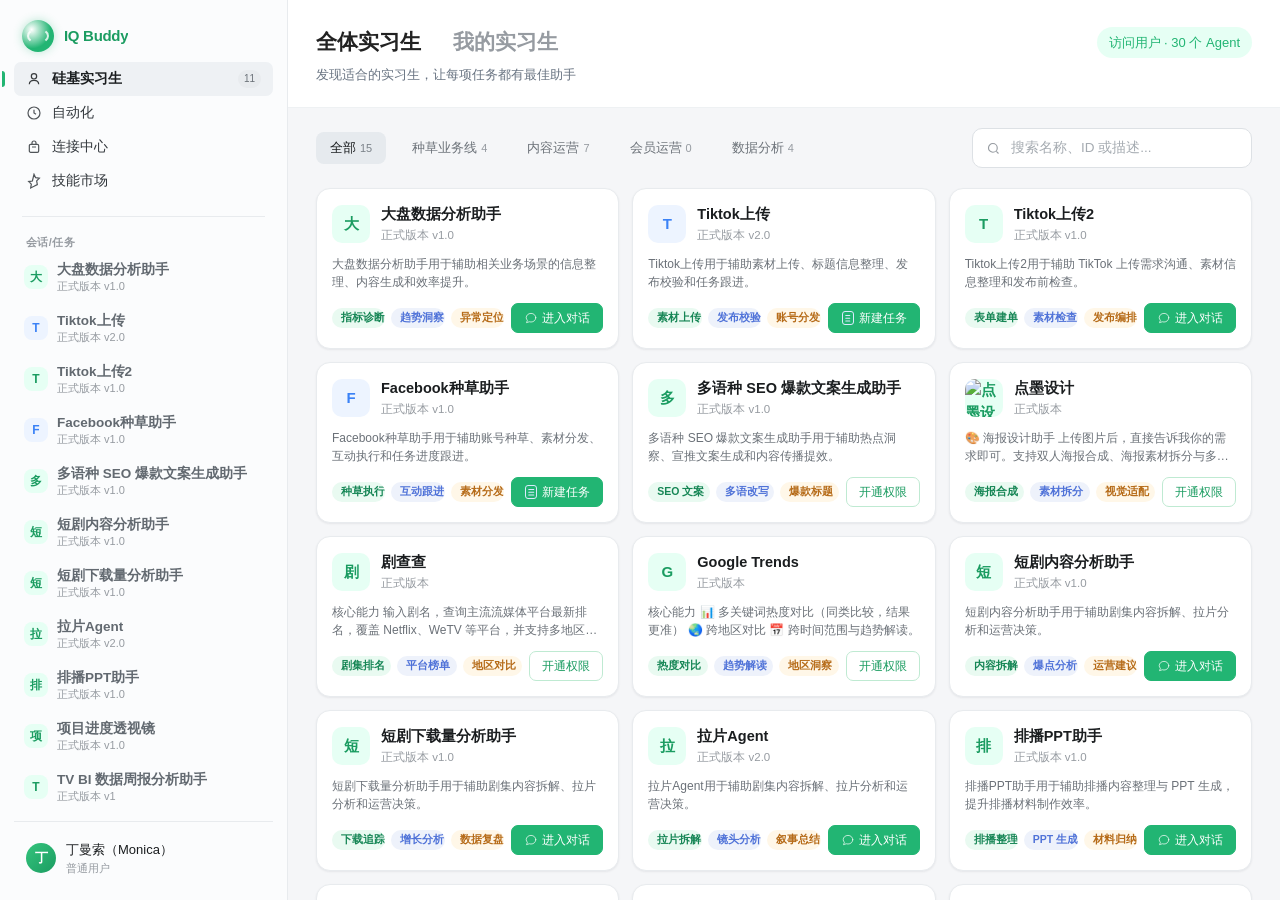
==== commit e74dffdf: "Add files via upload" ====
--- a/agents-replica.html
+++ b/agents-replica.html
@@ -248,26 +248,17 @@
     }
 
     .session-agent-group {
-      margin-bottom: 2px;
-    }
-
-    .session-history-list {
-      display: flex;
-      flex-direction: column;
-      gap: 1px;
-      margin: 0 0 4px;
-      padding: 0 4px 0 34px;
+      margin-bottom: 1px;
     }
 
     .session-agent-toggle {
       position: relative;
       width: 100%;
-      min-height: 40px;
+      min-height: 50px;
       display: flex;
       align-items: center;
       gap: 4px;
-      padding: 0 5px;
-      margin-bottom: 0;
+      padding: 0 6px;
       border: 0;
       border-radius: 9px;
       background: transparent;
@@ -292,12 +283,12 @@
 
     .session-agent-main {
       min-width: 0;
-      min-height: 34px;
+      min-height: 42px;
       display: inline-flex;
       align-items: center;
       gap: 9px;
       flex: 1 1 auto;
-      padding: 2px 72px 2px 4px;
+      padding: 3px 4px;
       border: 0;
       border-radius: 8px;
       background: transparent;
@@ -310,90 +301,17 @@
       background: transparent;
     }
 
-    .session-agent-new-btn {
-      position: absolute;
-      right: 7px;
-      top: 50%;
-      min-height: 26px;
-      display: inline-flex;
-      align-items: center;
-      justify-content: center;
-      gap: 3px;
-      flex: 0 0 auto;
-      padding: 3px 7px;
-      border: 1px solid var(--color-primary);
-      border-radius: 7px;
-      background: var(--color-primary);
-      color: #fff;
-      cursor: pointer;
+    .session-agent-avatar {
+      width: 24px;
+      height: 24px;
+      border-radius: 8px;
       font-size: 12px;
-      font-weight: 500;
-      opacity: 0;
-      pointer-events: none;
-      transform: translate(4px, -50%);
-      transition: opacity .13s ease, transform .13s ease, background-color .13s ease, border-color .13s ease;
-    }
-
-    .session-agent-toggle:hover .session-agent-new-btn,
-    .session-agent-new-btn:focus-visible {
-      opacity: 1;
-      pointer-events: auto;
-      transform: translate(0, -50%);
-    }
-
-    .session-agent-new-btn:hover {
-      border-color: #1b9c61;
-      background: #1b9c61;
-      color: #fff;
-    }
-
-    .session-agent-new-btn .btn-icon {
-      width: 14px;
-      height: 14px;
-      flex-shrink: 0;
-    }
-
-    .session-agent-avatar {
-      width: 28px;
-      height: 28px;
-      border-radius: 8px;
-      font-size: 13px;
     }
 
     .session-agent-title-row {
-      display: inline-flex;
-      align-items: center;
-      gap: 4px;
+      display: block;
       max-width: 100%;
       min-width: 0;
-    }
-
-    .session-history-toggle {
-      width: 16px;
-      height: 16px;
-      display: inline-flex;
-      align-items: center;
-      justify-content: center;
-      flex: 0 0 auto;
-      border-radius: 5px;
-      color: #8b9299;
-      cursor: pointer;
-      transition: background-color .13s ease, color .13s ease, transform .13s ease;
-    }
-
-    .session-history-toggle:hover {
-      background: #edf2f6;
-      color: #33383d;
-    }
-
-    .session-history-toggle.collapsed {
-      transform: rotate(-90deg);
-    }
-
-    .session-history-toggle svg {
-      width: 14px;
-      height: 14px;
-      flex-shrink: 0;
     }
 
     .session-item {
@@ -412,35 +330,6 @@
       transition: background-color .13s ease, color .13s ease;
     }
 
-    .session-history-list .session-item {
-      min-height: 28px;
-      padding: 4px 7px;
-      border-radius: 6px;
-      color: #6f767d;
-    }
-
-    .session-more-btn {
-      width: 100%;
-      min-height: 28px;
-      display: flex;
-      align-items: center;
-      justify-content: flex-start;
-      padding: 4px 7px;
-      border: 0;
-      border-radius: 6px;
-      background: transparent;
-      color: #6f767d;
-      cursor: pointer;
-      font-size: 12.5px;
-      font-weight: 400;
-      text-align: left;
-    }
-
-    .session-more-btn:hover {
-      background: #f8f9fb;
-      color: #33383d;
-    }
-
     .session-item:hover,
     .session-item.active {
       background: #f8f9fb;
@@ -453,11 +342,6 @@
       font-weight: 400;
     }
 
-    .session-history-list .session-item.active {
-      background: #e6f8ef;
-      color: #1a1d1f;
-    }
-
     .session-item.active:before {
       display: none;
     }
@@ -470,10 +354,6 @@
     .session-item.active .session-item__title {
       color: #33383d;
       font-weight: 500;
-    }
-
-    .session-history-list .session-item.active .session-item__title {
-      color: #1a1d1f;
     }
 
     .session-item__avatar {
@@ -492,10 +372,10 @@
     }
 
     .session-item__avatar.session-agent-avatar {
-      width: 28px;
-      height: 28px;
+      width: 24px;
+      height: 24px;
       border-radius: 8px;
-      font-size: 13px;
+      font-size: 12px;
     }
 
     .session-item__avatar img {
@@ -533,9 +413,9 @@
 
     .session-agent-toggle .session-item__title {
       color: #626970;
-      font-size: 14px;
+      font-size: 13.5px;
       font-weight: 700;
-      line-height: 19px;
+      line-height: 18px;
     }
 
     .session-agent-toggle:hover .session-item__title {
@@ -1503,13 +1383,6 @@
       background: transparent;
     }
 
-    .agent-detail-layer.is-modal-detail {
-      display: flex;
-      align-items: center;
-      justify-content: center;
-      padding: 32px;
-    }
-
     .agent-detail-drawer {
       position: absolute;
       top: 0;
@@ -1523,29 +1396,6 @@
       border-left: 1px solid #e8ebee;
       background: #fff;
       box-shadow: -18px 0 40px rgba(20, 30, 40, .14), -4px 0 12px rgba(20, 30, 40, .06);
-    }
-
-    .agent-detail-layer.is-drawer-detail .agent-detail-drawer {
-      width: min(600px, calc(100vw - 48px));
-      min-width: min(600px, calc(100vw - 48px));
-    }
-
-    .agent-detail-layer.is-modal-detail .agent-detail-drawer {
-      position: relative;
-      top: auto;
-      right: auto;
-      width: min(720px, calc(100vw - 64px));
-      min-width: 0;
-      height: min(calc(78vh + 64px), 784px, calc(100vh - 64px));
-      border-left: 0;
-      border-radius: 14px;
-      box-shadow: 0 24px 64px rgba(20, 30, 40, .18), 0 8px 22px rgba(20, 30, 40, .08);
-      animation: agentModalIn .22s cubic-bezier(.18, .78, .22, 1) both;
-    }
-
-    .agent-detail-layer.is-modal-detail.is-permission-detail .agent-detail-drawer {
-      width: min(640px, calc(100vw - 64px));
-      height: min(calc(78vh + 128px), 848px, calc(100vh - 48px));
     }
 
     .agent-detail-layer.is-inline-permission .agent-detail-drawer {
@@ -1559,8 +1409,6 @@
     }
 
     .agent-drawer-head {
-      position: relative;
-      z-index: 6;
       min-height: 56px;
       display: flex;
       align-items: center;
@@ -1568,7 +1416,6 @@
       gap: 12px;
       padding: 14px 16px;
       border-bottom: 1px solid #eef1f3;
-      background: #fff;
     }
 
     .agent-drawer-head h2 {
@@ -1656,17 +1503,6 @@
       min-height: 0;
       overflow: auto;
       padding: 18px 16px;
-    }
-
-    .agent-drawer-sticky-summary {
-      margin-bottom: 14px;
-    }
-
-    .agent-drawer-sticky-summary > h4 {
-      margin: 12px 0 0;
-      color: #33383d;
-      font-size: 13px;
-      font-weight: 700;
     }
 
     .agent-drawer-profile {
@@ -1830,169 +1666,8 @@
       color: #7b8289;
     }
 
-    .agent-drawer-brief {
-      display: flex;
-      flex-direction: column;
-      gap: 14px;
-      color: #6b7178;
-      font-size: 12.5px;
-      line-height: 1.6;
-    }
-
-    .agent-drawer-brief-block h5 {
-      margin: 0 0 6px;
-      color: #6b7178;
-      font-size: 12.5px;
-      font-weight: 700;
-    }
-
-    .agent-drawer-brief-list {
-      display: flex;
-      flex-direction: column;
-      gap: 5px;
-    }
-
-    .agent-drawer-brief-item {
-      color: #6b7178;
-    }
-
-    .agent-drawer-table-wrap {
-      overflow-x: auto;
-      border: 1px solid #e8ebee;
-      border-radius: 10px;
-      background: #fff;
-    }
-
-    .agent-drawer-support-table {
-      width: max-content;
-      min-width: 100%;
-      border-collapse: collapse;
-      color: #6b7178;
-      font-size: 12.5px;
-      line-height: 1.6;
-    }
-
-    .agent-drawer-support-table th,
-    .agent-drawer-support-table td {
-      min-width: 36px;
-      padding: 7px 8px;
-      border-bottom: 1px solid #eef1f3;
-      border-right: 1px solid #eef1f3;
-      text-align: center;
-      white-space: nowrap;
-    }
-
-    .agent-drawer-support-table th:first-child,
-    .agent-drawer-support-table td:first-child {
-      position: sticky;
-      left: 0;
-      min-width: 104px;
-      background: #fff;
-      color: #6b7178;
-      font-weight: 600;
-      text-align: left;
-      z-index: 1;
-    }
-
-    .agent-drawer-support-table th {
-      background: #f7f8fa;
-      color: #6b7178;
-      font-weight: 700;
-    }
-
-    .agent-drawer-support-table th:first-child {
-      background: #f7f8fa;
-      z-index: 2;
-    }
-
-    .agent-drawer-support-table tr:last-child td {
-      border-bottom: 0;
-    }
-
-    .agent-drawer-support-table th:last-child,
-    .agent-drawer-support-table td:last-child {
-      border-right: 0;
-    }
-
-    .agent-drawer-manual-link {
-      color: #6b7178;
-      font-size: 12.5px;
-      font-weight: 600;
-    }
-
-    .agent-drawer-manual-link:hover {
-      color: #6b7178;
-      text-decoration: underline;
-    }
-
     .agent-drawer-action-slot {
       margin-top: 12px;
-    }
-
-    .agent-detail-layer.is-permission-detail .agent-drawer-body {
-      padding-top: 0;
-      padding-bottom: 36px;
-    }
-
-    .agent-detail-layer.is-permission-detail .agent-drawer-sticky-summary {
-      position: sticky;
-      top: 0;
-      z-index: 5;
-      margin: 0 -16px 8px;
-      padding: 12px 16px 8px;
-      background: #fff;
-    }
-
-    .agent-detail-layer.is-permission-detail .agent-drawer-sticky-summary::after {
-      content: "";
-      position: absolute;
-      right: 16px;
-      bottom: 0;
-      left: 16px;
-      height: 1px;
-      background: #eef1f3;
-    }
-
-    .agent-detail-layer.is-drawer-detail.is-permission-detail .agent-drawer-body,
-    .agent-detail-layer.is-modal-detail.is-permission-detail .agent-drawer-body {
-      padding-left: 28px;
-      padding-right: 28px;
-    }
-
-    .agent-detail-layer.is-drawer-detail.is-permission-detail .agent-drawer-sticky-summary,
-    .agent-detail-layer.is-modal-detail.is-permission-detail .agent-drawer-sticky-summary {
-      margin-right: -28px;
-      margin-left: -28px;
-      padding-right: 28px;
-      padding-left: 28px;
-    }
-
-    .agent-detail-layer.is-drawer-detail.is-permission-detail .agent-drawer-sticky-summary::after,
-    .agent-detail-layer.is-modal-detail.is-permission-detail .agent-drawer-sticky-summary::after {
-      right: 28px;
-      left: 28px;
-    }
-
-    .agent-detail-layer.is-permission-detail .agent-drawer-action-slot {
-      position: sticky;
-      bottom: 0;
-      z-index: 3;
-      margin: 16px -16px 0;
-      padding: 12px 16px 16px;
-      border-top: 1px solid #eef1f3;
-      background: linear-gradient(180deg, rgba(255,255,255,.92), #fff 28%);
-    }
-
-    .agent-detail-layer.is-modal-detail.is-permission-detail .agent-drawer-action-slot {
-      bottom: 0;
-      margin: 16px -28px 0;
-      padding: 12px 28px 16px;
-      background: #fff;
-    }
-
-    .agent-detail-layer.is-drawer-detail.is-permission-detail .agent-drawer-action-slot {
-      margin: 16px -28px 0;
-      padding: 12px 28px 16px;
     }
 
     .agent-drawer-action-slot:empty {
@@ -2005,34 +1680,14 @@
       justify-content: center;
     }
 
-    .agent-detail-layer.is-permission-detail .agent-drawer-action-slot .cbtn.permission:not(.pending) {
+    .agent-detail-layer.is-inline-permission .agent-drawer-action-slot .cbtn.permission:not(.pending) {
       border-color: var(--color-primary);
       background: var(--color-primary);
       color: #fff;
       box-shadow: 0 8px 18px rgba(34, 181, 115, .18);
     }
 
-    .agent-detail-layer.is-permission-detail .agent-drawer-profile .cbtn.permission:not(.pending) {
-      border-color: var(--color-primary);
-      background: var(--color-primary);
-      color: #fff;
-      box-shadow: 0 8px 18px rgba(34, 181, 115, .18);
-    }
-
-    .agent-detail-layer.is-modal-detail.is-permission-detail .agent-drawer-action-slot .cbtn.permission:not(.pending) {
-      border-color: var(--color-primary);
-      background: var(--color-primary);
-      color: #fff;
-    }
-
-    .agent-detail-layer.is-permission-detail .agent-drawer-action-slot .cbtn.permission:not(.pending):hover {
-      border-color: #1b9c61;
-      background: #1b9c61;
-      color: #fff;
-      box-shadow: 0 10px 22px rgba(34, 181, 115, .22);
-    }
-
-    .agent-detail-layer.is-permission-detail .agent-drawer-profile .cbtn.permission:not(.pending):hover {
+    .agent-detail-layer.is-inline-permission .agent-drawer-action-slot .cbtn.permission:not(.pending):hover {
       border-color: #1b9c61;
       background: #1b9c61;
       color: #fff;
@@ -3079,6 +2734,30 @@
       border-color: transparent;
       background: transparent;
       line-height: 0;
+    }
+
+    .chat-new-session-btn {
+      height: 32px;
+      display: inline-flex;
+      align-items: center;
+      justify-content: center;
+      padding: 0 13px;
+      border: 1px solid #bfead7;
+      border-radius: 8px;
+      background: #eefbf5;
+      color: #18965c;
+      cursor: pointer;
+      font-size: 12.5px;
+      font-weight: 600;
+      line-height: 1;
+      white-space: nowrap;
+      transition: border-color .13s ease, background-color .13s ease, color .13s ease;
+    }
+
+    .chat-new-session-btn:hover {
+      border-color: #92d8bc;
+      background: #e2f8ee;
+      color: #137a4c;
     }
 
     .chat-side-panel__close:hover {
@@ -4795,25 +4474,13 @@
       }
     }
 
-    @keyframes agentModalIn {
-      from {
-        opacity: .35;
-        transform: translateY(12px) scale(.98);
-      }
-      to {
-        opacity: 1;
-        transform: translateY(0) scale(1);
-      }
-    }
-
     @media (prefers-reduced-motion: reduce) {
       .agent-detail-layer:not([hidden]),
       .automation-record-layer:not([hidden]),
       .confirm-layer:not([hidden]),
       .task-layer:not([hidden]),
       .agent-detail-drawer,
-      .automation-record-drawer,
-      .agent-detail-layer.is-modal-detail .agent-detail-drawer {
+      .automation-record-drawer {
         animation: none;
       }
     }
@@ -5796,19 +5463,9 @@
       </div>
 
       <section class="nav-group">
-        <button class="nav-item active" type="button" data-nav="agents" data-agent-view="default">
+        <button class="nav-item active" type="button" data-nav="agents">
           <svg class="nav-item__icon" viewBox="0 0 24 24" fill="none" stroke="currentColor" stroke-width="1.8"><circle cx="12" cy="8" r="4"/><path d="M5 20c0-3.5 3-6 7-6s7 2.5 7 6"/></svg>
-          <span>硅基实习生-分栏</span>
-          <span class="nav-item__tag">11</span>
-        </button>
-        <button class="nav-item" type="button" data-nav="agents" data-agent-view="drawer">
-          <svg class="nav-item__icon" viewBox="0 0 24 24" fill="none" stroke="currentColor" stroke-width="1.8"><circle cx="12" cy="8" r="4"/><path d="M5 20c0-3.5 3-6 7-6s7 2.5 7 6"/></svg>
-          <span>硅基实习生-抽屉</span>
-          <span class="nav-item__tag">11</span>
-        </button>
-        <button class="nav-item" type="button" data-nav="agents" data-agent-view="modal">
-          <svg class="nav-item__icon" viewBox="0 0 24 24" fill="none" stroke="currentColor" stroke-width="1.8"><circle cx="12" cy="8" r="4"/><path d="M5 20c0-3.5 3-6 7-6s7 2.5 7 6"/></svg>
-          <span>硅基实习生-弹窗</span>
+          <span>硅基实习生</span>
           <span class="nav-item__tag">11</span>
         </button>
         <button class="nav-item" type="button" data-nav="automation">
@@ -5931,6 +5588,9 @@
                     <div class="chat-header__title" id="chatTitle">点墨设计</div>
                     <span class="chat-header__desc" id="chatDesc" hidden></span>
                   </div>
+                </div>
+                <div class="chat-header__actions">
+                  <button class="chat-new-session-btn" type="button" id="chatNewConversationBtn">新建对话</button>
                 </div>
               </header>
               <div class="chat-thread" id="chatThread">
@@ -7113,27 +6773,25 @@
               </div>
             </header>
             <div class="agent-drawer-body">
-              <div class="agent-drawer-sticky-summary">
-                <div class="agent-drawer-profile">
-                  <div class="agent-drawer-avatar" id="agentDrawerAvatar"></div>
-                  <div class="agent-drawer-title">
-                    <h3 id="agentDrawerTitle"></h3>
-                    <div class="agent-drawer-version" id="agentDrawerVersion"></div>
-                  </div>
-                  <button class="cbtn primary" type="button" id="agentDrawerStartBtn">进入对话</button>
+              <div class="agent-drawer-profile">
+                <div class="agent-drawer-avatar" id="agentDrawerAvatar"></div>
+                <div class="agent-drawer-title">
+                  <h3 id="agentDrawerTitle"></h3>
+                  <div class="agent-drawer-version" id="agentDrawerVersion"></div>
                 </div>
-                <p class="agent-drawer-intro" id="agentDrawerDesc"></p>
-                <div class="agent-drawer-tags">
-                  <span class="agent-drawer-tag" id="agentDrawerStatus"></span>
-                  <span class="agent-drawer-tag" id="agentDrawerCategory"></span>
-                </div>
+                <button class="cbtn primary" type="button" id="agentDrawerStartBtn">进入对话</button>
+              </div>
+              <p class="agent-drawer-intro" id="agentDrawerDesc"></p>
+              <div class="agent-drawer-tags">
+                <span class="agent-drawer-tag" id="agentDrawerStatus"></span>
+                <span class="agent-drawer-tag" id="agentDrawerCategory"></span>
               </div>
               <section class="agent-drawer-section" id="agentDrawerSkillsSection">
                 <h4>我擅长</h4>
                 <div class="agent-drawer-skill-tags" id="agentDrawerSkills"></div>
               </section>
               <section class="agent-drawer-section" id="agentDrawerPromptsSection">
-                <h4 id="agentDrawerPromptsTitle">试试这样问</h4>
+                <h4>试试这样问</h4>
                 <div class="agent-drawer-prompts" id="agentDrawerPrompts"></div>
                 <div class="agent-drawer-action-slot" id="agentDrawerActionSlot"></div>
               </section>
@@ -7512,26 +7170,7 @@
 
     const conversationHiddenAgentNames = new Set(["点墨设计", "剧查查", "Google Trends"]);
     const permissionRequestAgentNames = new Set();
-    const expandedSessionHistoryAgents = new Set();
-    const collapsedSessionHistoryAgents = new Set();
-    const agentViewStates = {
-      default: { scope: "all", category: "all", query: "", drawerAgent: "", drawerRequiresPermission: false },
-      drawer: { scope: "all", category: "all", query: "", drawerAgent: "", drawerRequiresPermission: false },
-      modal: { scope: "all", category: "all", query: "", drawerAgent: "", drawerRequiresPermission: false }
-    };
-    const state = { page: "agents", agentView: "default", selected: "大盘数据分析助手", activeSessionId: "", automationView: "automation" };
-    function activeAgentViewState() {
-      return agentViewStates[state.agentView] || agentViewStates.default;
-    }
-    function isAgentModalView() {
-      return state.agentView === "modal";
-    }
-    function isAgentDrawerView() {
-      return state.agentView === "drawer";
-    }
-    function isAgentInlinePermissionView() {
-      return state.agentView === "default";
-    }
+    const state = { page: "agents", scope: "all", category: "all", query: "", selected: "大盘数据分析助手", activeSessionId: "", drawerAgent: "", drawerRequiresPermission: false, automationView: "automation" };
     const routeScrollPositions = new Map();
     const searchInput = document.getElementById("searchInput");
     const servingGrid = document.getElementById("servingGrid");
@@ -7553,11 +7192,9 @@
     const agentDrawerStatus = document.getElementById("agentDrawerStatus");
     const agentDrawerCategory = document.getElementById("agentDrawerCategory");
     const agentDrawerDesc = document.getElementById("agentDrawerDesc");
-    const agentDrawerStickySummary = document.querySelector(".agent-drawer-sticky-summary");
     const agentDrawerSkillsSection = document.getElementById("agentDrawerSkillsSection");
     const agentDrawerSkills = document.getElementById("agentDrawerSkills");
     const agentDrawerPromptsSection = document.getElementById("agentDrawerPromptsSection");
-    const agentDrawerPromptsTitle = document.getElementById("agentDrawerPromptsTitle");
     const agentDrawerPrompts = document.getElementById("agentDrawerPrompts");
     const agentDrawerActionSlot = document.getElementById("agentDrawerActionSlot");
     const agentDrawerStartBtn = document.getElementById("agentDrawerStartBtn");
@@ -7571,6 +7208,7 @@
     const pageChat = document.getElementById("pageChat");
     const chatTitle = document.getElementById("chatTitle");
     const chatDesc = document.getElementById("chatDesc");
+    const chatNewConversationBtn = document.getElementById("chatNewConversationBtn");
     const chatThread = document.getElementById("chatThread");
     const chatInput = document.getElementById("chatInput");
     const chatRoot = document.getElementById("chatRoot");
@@ -8153,7 +7791,7 @@
     }
 
     function agentInScope(agent) {
-      return activeAgentViewState().scope === "all" || agent.group === "serving";
+      return state.scope === "all" || agent.group === "serving";
     }
 
     function isPermissionAgent(agent) {
@@ -8171,7 +7809,7 @@
       permissionRequestAgentNames.add(agent.name);
       showToast("申请已提交，请等候批准");
       render();
-      if (activeAgentViewState().drawerAgent === agent.name) renderAgentDrawer(agent);
+      if (state.drawerAgent === agent.name) renderAgentDrawer(agent);
     }
 
     function isCopyrightTaskAgent(agent) {
@@ -8554,7 +8192,7 @@
 
     function syncAgentScopeSubtitle() {
       if (!agentScopeSubtitle) return;
-      agentScopeSubtitle.textContent = activeAgentViewState().scope === "mine"
+      agentScopeSubtitle.textContent = state.scope === "mine"
         ? "你的私人工作流，即刻开工"
         : "发现适合的实习生，让每项任务都有最佳助手";
     }
@@ -8629,10 +8267,6 @@
       routeShell.scrollTo({ top: Math.max(0, nextTop), behavior: "smooth" });
     }
 
-    function routeScrollKey(page = state.page, agentView = state.agentView) {
-      return page === "agents" ? `agents:${agentView || "default"}` : page;
-    }
-
     function scrollAgentCardToViewCenter(agentName, behavior = "auto") {
       if (!routeShell || !agentName) return;
       const card = Array.from(document.querySelectorAll(".acard")).find(item => item.dataset.agentName === agentName);
@@ -8643,18 +8277,18 @@
       const maxTop = Math.max(0, routeShell.scrollHeight - routeShell.clientHeight);
       const nextTop = Math.min(maxTop, Math.max(0, routeShell.scrollTop + cardRect.top - desiredTop));
       routeShell.scrollTo({ top: nextTop, behavior });
-      routeScrollPositions.set(routeScrollKey("agents"), nextTop);
+      routeScrollPositions.set("agents", nextTop);
       updateGlobalScrollThumb(routeShell);
     }
 
-    function saveRouteScroll(page = state.page, agentView = state.agentView) {
+    function saveRouteScroll(page = state.page) {
       if (!routeShell || !page) return;
-      routeScrollPositions.set(routeScrollKey(page, agentView), routeShell.scrollTop);
-    }
-
-    function restoreRouteScroll(page, agentView = state.agentView) {
+      routeScrollPositions.set(page, routeShell.scrollTop);
+    }
+
+    function restoreRouteScroll(page) {
       if (!routeShell || !page) return;
-      routeShell.scrollTop = routeScrollPositions.get(routeScrollKey(page, agentView)) || 0;
+      routeShell.scrollTop = routeScrollPositions.get(page) || 0;
       if (page === "automation") setAutomationView(state.automationView);
     }
 
@@ -8784,7 +8418,7 @@
       ];
       const timePool = ["30分钟前", "1天前", "3天前", "5天前", "1周前", "9天前", "12天前", "2周前"];
       const seed = Array.from(agent.name).reduce((sum, char) => sum + char.charCodeAt(0), 0);
-      const count = agent.name === "大盘数据分析助手" ? 7 : 2 + (seed % 2);
+      const count = agent.name === "大盘数据分析助手" ? 8 : 2 + (seed % 2);
       const createdHistories = createdSessionHistories
         .filter(history => history.agentName === agent.name)
         .map(history => ({
@@ -8813,12 +8447,6 @@
       return histories.find(history => history.id === state.activeSessionId) || histories[0] || null;
     }
 
-    function sessionHistoryPreviewCount(agent) {
-      if (agent.name === "大盘数据分析助手") return 3;
-      const seed = Array.from(`${agent.name}-history-preview`).reduce((sum, char) => sum + char.charCodeAt(0), 0);
-      return seed % 4;
-    }
-
     function sourceCreatedHistory(history) {
       if (history?.id === seededInlineTaskHistory.id) return seededInlineTaskHistory;
       return createdSessionHistories.find(item => item.id === history?.id) || history;
@@ -8831,11 +8459,7 @@
     function setActiveNav(page) {
       const navMap = { agents: "agents", automation: "automation", connections: "connections", skill: "skill" };
       document.querySelectorAll("[data-nav]").forEach(btn => {
-        const isAgentViewNav = btn.dataset.nav === "agents" && btn.dataset.agentView;
-        const isActive = isAgentViewNav
-          ? page === "agents" && btn.dataset.agentView === state.agentView
-          : btn.dataset.nav === navMap[page];
-        btn.classList.toggle("active", isActive);
+        btn.classList.toggle("active", btn.dataset.nav === navMap[page]);
       });
     }
 
@@ -8862,102 +8486,15 @@
     }
 
     function syncAgentCardSelection() {
-      const viewState = activeAgentViewState();
       document.querySelectorAll(".acard").forEach(card => {
-        const isSelected = card.dataset.agentName === viewState.drawerAgent;
-        const isInlinePanelSelected = isSelected && viewState.drawerRequiresPermission && isAgentInlinePermissionView() && agentDetailLayer && !agentDetailLayer.hidden;
+        const isSelected = card.dataset.agentName === state.drawerAgent;
+        const isInlinePanelSelected = isSelected && state.drawerRequiresPermission && agentDetailLayer && !agentDetailLayer.hidden;
         card.classList.toggle("selected", isSelected);
         card.classList.toggle("inline-panel-selected", isInlinePanelSelected);
       });
     }
 
-    function syncAgentControls() {
-      const viewState = activeAgentViewState();
-      document.querySelectorAll("[data-agent-view]").forEach(button => {
-        button.classList.toggle("active", button.dataset.agentView === state.agentView);
-      });
-      document.querySelectorAll("[data-agent-scope]").forEach(button => {
-        button.classList.toggle("active", button.dataset.agentScope === viewState.scope);
-      });
-      document.querySelectorAll("[data-filter]").forEach(button => {
-        button.classList.toggle("active", button.dataset.filter === viewState.category);
-      });
-      if (searchInput && searchInput.value !== viewState.query) {
-        searchInput.value = viewState.query;
-      }
-      syncAgentScopeSubtitle();
-    }
-
-    function renderRankingAgentBrief() {
-      const capabilities = [
-        "🎬 输入剧名，查询它在主流流媒体平台的最新排名情况",
-        "🌐 覆盖 Netflix、WeTV 等平台，并支持按不同国家/地区查看榜单",
-        "📊 支持查看作品上榜平台、上榜地区、榜单类型与当前名次，便于做横向比较与热度追踪",
-        "📅 可用于了解某部剧/电影最近是否上榜、上升还是下降，以及不同市场的表现差异"
-      ];
-      const scenarios = [
-        "🎯 新剧上线后，快速了解它在各平台、各地区的热度表现",
-        "📈 内容、发行、运营团队跟踪某部作品的传播声量与项目复盘",
-        "🧭 对比同档期作品在不同平台/地区的榜单表现",
-        "🔍 查询某部剧当前在哪些国家/地区进入榜单"
-      ];
-      const regions = ["TH", "MY", "ID", "TW", "US", "HK", "KR", "VN", "PH", "JP", "SG"];
-      const platforms = [
-        ["IQIYI", "✅", "✅", "✅", "✅", "✅", "✅", "✅", "✅", "✅", "✅", "✅"],
-        ["WeTV", "✅", "✅", "✅", "✅", "✅", "✅", "✅", "✅", "✅", "-", "✅"],
-        ["Youku", "✅", "✅", "✅", "✅", "✅", "✅", "✅", "✅", "✅", "✅", "✅"],
-        ["Netflix", "✅", "✅", "✅", "✅", "✅", "✅", "✅", "✅", "✅", "✅", "✅"],
-        ["Prime Video", "✅", "✅", "✅", "-", "✅", "-", "-", "-", "✅", "✅", "✅"],
-        ["HBO Max", "✅", "✅", "✅", "✅", "✅", "✅", "-", "-", "✅", "-", "✅"],
-        ["Disney+", "-", "-", "-", "✅", "✅", "-", "✅", "-", "-", "✅", "-"],
-        ["Viu", "✅", "-", "✅", "-", "-", "✅", "-", "-", "✅", "-", "✅"],
-        ["Hulu", "-", "-", "-", "-", "✅", "-", "-", "-", "-", "✅", "-"],
-        ["TrueID", "✅", "-", "-", "-", "-", "-", "-", "-", "-", "-", "-"],
-        ["Vidio", "-", "-", "✅", "-", "-", "-", "-", "-", "-", "-", "-"],
-        ["Hami Video", "-", "-", "-", "✅", "-", "-", "-", "-", "-", "-", "-"],
-        ["MyVideo", "-", "-", "-", "✅", "-", "-", "-", "-", "-", "-", "-"],
-        ["U-Next", "-", "-", "-", "-", "-", "-", "-", "-", "-", "✅", "-"],
-        ["Wavve", "-", "-", "-", "-", "-", "-", "✅", "-", "-", "-", "-"],
-        ["friDay", "-", "-", "-", "✅", "-", "-", "-", "-", "-", "-", "-"],
-        ["Viki", "-", "-", "-", "-", "✅", "-", "-", "-", "-", "-", "-"],
-        ["LINE TV", "-", "-", "-", "✅", "-", "-", "-", "-", "-", "-", "-"],
-        ["MOA", "-", "-", "-", "-", "-", "-", "✅", "-", "-", "-", "-"],
-        ["Monomax", "✅", "-", "-", "-", "-", "-", "-", "-", "-", "-", "-"],
-        ["FPT Play", "-", "-", "-", "-", "-", "-", "-", "✅", "-", "-", "-"]
-      ];
-      const listHtml = items => items.map(item => `<div class="agent-drawer-brief-item">${escapeHtml(item)}</div>`).join("");
-      const headHtml = `<tr><th>平台</th>${regions.map(region => `<th>${region}</th>`).join("")}</tr>`;
-      const bodyHtml = platforms.map(row => `<tr><td>${escapeHtml(row[0])}</td>${row.slice(1).map(value => `<td>${value}</td>`).join("")}</tr>`).join("");
-      return `
-        <div class="agent-drawer-brief">
-          <div class="agent-drawer-brief-block">
-            <h5>核心能力</h5>
-            <div class="agent-drawer-brief-list">${listHtml(capabilities)}</div>
-          </div>
-          <div class="agent-drawer-brief-block">
-            <h5>适用场景</h5>
-            <div class="agent-drawer-brief-list">${listHtml(scenarios)}</div>
-          </div>
-          <div class="agent-drawer-brief-block">
-            <h5>支持平台和地区：</h5>
-            <div class="agent-drawer-table-wrap">
-              <table class="agent-drawer-support-table">
-                <thead>${headHtml}</thead>
-                <tbody>${bodyHtml}</tbody>
-              </table>
-            </div>
-          </div>
-          <div class="agent-drawer-brief-block">
-            <h5>使用手册</h5>
-            <a class="agent-drawer-manual-link" href="https://iq.feishu.cn/docx/R9mCduwDuooveoxjwBjcwan5n0D" target="_blank" rel="noopener noreferrer">剧查查使用建议</a>
-          </div>
-        </div>
-      `;
-    }
-
     function renderAgentDrawer(agent) {
-      const viewState = activeAgentViewState();
-      const isInlinePermission = viewState.drawerRequiresPermission && isAgentInlinePermissionView();
       agentDrawerAvatar.classList.toggle("task-agent-avatar", isLightBlueTaskAvatarAgent(agent));
       agentDrawerAvatar.innerHTML = agent.logo ? `<img src="${agent.logo}" alt="${agent.name}">` : firstLetter(agent.name);
       agentDrawerTitle.textContent = agent.name;
@@ -8967,26 +8504,22 @@
       agentDrawerDesc.textContent = clean(agent.desc);
       const isTaskAgent = isCopyrightTaskAgent(agent);
       const isPendingPermission = hasPendingPermissionRequest(agent);
-      const closeLabel = isInlinePermission ? "收起侧边栏" : "关闭详情";
+      const closeLabel = state.drawerRequiresPermission ? "收起侧边栏" : "关闭详情";
       agentDrawerCloseBtn.title = closeLabel;
       agentDrawerCloseBtn.setAttribute("aria-label", closeLabel);
-      agentDrawerProfile.appendChild(agentDrawerStartBtn);
-      agentDrawerSkillsSection.hidden = isTaskAgent || viewState.drawerRequiresPermission;
+      if (state.drawerRequiresPermission) {
+        agentDrawerActionSlot.appendChild(agentDrawerStartBtn);
+      } else {
+        agentDrawerProfile.appendChild(agentDrawerStartBtn);
+      }
+      agentDrawerSkillsSection.hidden = isTaskAgent;
       agentDrawerPromptsSection.hidden = isTaskAgent;
-      if (agentDrawerPromptsTitle) {
-        agentDrawerPromptsTitle.textContent = viewState.drawerRequiresPermission ? "简介" : "试试这样问";
-        if (viewState.drawerRequiresPermission) {
-          agentDrawerStickySummary?.appendChild(agentDrawerPromptsTitle);
-        } else {
-          agentDrawerPromptsSection?.insertBefore(agentDrawerPromptsTitle, agentDrawerPrompts);
-        }
-      }
-      agentDrawerStartBtn.innerHTML = viewState.drawerRequiresPermission
+      agentDrawerStartBtn.innerHTML = state.drawerRequiresPermission
         ? actionButtonContent(isPendingPermission ? "申请中" : "开通权限")
         : isTaskAgent
           ? actionButtonContent("新建任务", "task")
           : actionButtonContent("进入对话", "chat");
-      agentDrawerStartBtn.className = `cbtn ${viewState.drawerRequiresPermission ? `permission${isPendingPermission ? " pending" : ""}` : "primary"}`;
+      agentDrawerStartBtn.className = `cbtn ${state.drawerRequiresPermission ? `permission${isPendingPermission ? " pending" : ""}` : "primary"}`;
       agentDrawerSkills.innerHTML = "";
       agentCardSpecialtyTags(agent).forEach((skill, index) => {
         const tag = document.createElement("span");
@@ -8996,17 +8529,13 @@
         agentDrawerSkills.appendChild(tag);
       });
       agentDrawerPrompts.innerHTML = "";
-      if (viewState.drawerRequiresPermission) {
-        agentDrawerPrompts.innerHTML = renderRankingAgentBrief();
-        return;
-      }
       drawerPromptsForAgent(agent).slice(0, 3).forEach(prompt => {
         const button = document.createElement("button");
         button.type = "button";
         button.className = "agent-drawer-prompt";
         button.textContent = prompt.value;
-        button.disabled = viewState.drawerRequiresPermission;
-        if (viewState.drawerRequiresPermission) {
+        button.disabled = state.drawerRequiresPermission;
+        if (state.drawerRequiresPermission) {
           agentDrawerPrompts.appendChild(button);
           return;
         }
@@ -9022,26 +8551,21 @@
     }
 
     function openAgentDrawer(agent, requiresPermission = false) {
-      const viewState = activeAgentViewState();
-      viewState.drawerAgent = agent.name;
-      viewState.drawerRequiresPermission = requiresPermission;
-      agentDetailLayer.classList.toggle("is-inline-permission", requiresPermission && isAgentInlinePermissionView());
-      agentDetailLayer.classList.toggle("is-permission-detail", requiresPermission);
-      agentDetailLayer.classList.toggle("is-drawer-detail", isAgentDrawerView());
-      agentDetailLayer.classList.toggle("is-modal-detail", isAgentModalView());
+      state.drawerAgent = agent.name;
+      state.drawerRequiresPermission = requiresPermission;
+      agentDetailLayer.classList.toggle("is-inline-permission", requiresPermission);
       renderAgentDrawer(agent);
       agentDetailLayer.hidden = false;
       syncAgentCardSelection();
-      if (requiresPermission && isAgentInlinePermissionView()) {
+      if (requiresPermission) {
         requestAnimationFrame(() => scrollAgentCardToViewCenter(agent.name));
       }
     }
 
     function toggleAgentDrawer(agent, requiresPermission = false) {
-      const viewState = activeAgentViewState();
       if (
-        viewState.drawerAgent === agent.name &&
-        viewState.drawerRequiresPermission === requiresPermission &&
+        state.drawerAgent === agent.name &&
+        state.drawerRequiresPermission === requiresPermission &&
         agentDetailLayer &&
         !agentDetailLayer.hidden
       ) {
@@ -9052,13 +8576,9 @@
     }
 
     function closeAgentDrawer() {
-      const viewState = activeAgentViewState();
-      viewState.drawerAgent = "";
-      viewState.drawerRequiresPermission = false;
+      state.drawerAgent = "";
+      state.drawerRequiresPermission = false;
       agentDetailLayer?.classList.remove("is-inline-permission");
-      agentDetailLayer?.classList.remove("is-permission-detail");
-      agentDetailLayer?.classList.remove("is-drawer-detail");
-      agentDetailLayer?.classList.remove("is-modal-detail");
       if (agentDetailLayer) agentDetailLayer.hidden = true;
       syncAgentCardSelection();
     }
@@ -9819,25 +9339,23 @@
     }
 
     function filtered(group) {
-      const viewState = activeAgentViewState();
-      const q = normalize(viewState.query);
+      const q = normalize(state.query);
       return agents.filter(agent => {
         const scopeMatch = agentInScope(agent);
         const groupMatch = agent.group === group;
-        const permissionMatch = viewState.scope !== "mine" || !isPermissionAgent(agent);
-        const categoryMatch = viewState.category === "all" || agentCategory(agent) === viewState.category;
+        const permissionMatch = state.scope !== "mine" || !isPermissionAgent(agent);
+        const categoryMatch = state.category === "all" || agentCategory(agent) === state.category;
         const queryMatch = !q || normalize(agent.name + " " + agent.version + " " + agent.desc).includes(q);
         return scopeMatch && groupMatch && permissionMatch && categoryMatch && queryMatch;
       });
     }
 
     function countAgentsForCategory(category) {
-      const viewState = activeAgentViewState();
-      const q = normalize(viewState.query);
+      const q = normalize(state.query);
       return agents.filter(agent => {
         const scopeMatch = agentInScope(agent);
         const groupMatch = agent.group === "serving";
-        const permissionMatch = viewState.scope !== "mine" || !isPermissionAgent(agent);
+        const permissionMatch = state.scope !== "mine" || !isPermissionAgent(agent);
         const categoryMatch = category === "all" || agentCategory(agent) === category;
         const queryMatch = !q || normalize(agent.name + " " + agent.version + " " + agent.desc).includes(q);
         return scopeMatch && groupMatch && permissionMatch && categoryMatch && queryMatch;
@@ -9867,9 +9385,8 @@
         .map((tag, index) => `<span class="st-tag st-specialty-${index}" title="${escapeHtml(tag)}">${escapeHtml(tag)}</span>`)
         .join("");
       const card = document.createElement("article");
-      const viewState = activeAgentViewState();
-      const isSelected = viewState.drawerAgent === agent.name;
-      const isInlinePanelSelected = isSelected && viewState.drawerRequiresPermission && isAgentInlinePermissionView() && agentDetailLayer && !agentDetailLayer.hidden;
+      const isSelected = state.drawerAgent === agent.name;
+      const isInlinePanelSelected = isSelected && state.drawerRequiresPermission && agentDetailLayer && !agentDetailLayer.hidden;
       card.className = `acard ${agent.group === "training" ? "training" : ""} ${isSelected ? "selected" : ""} ${isInlinePanelSelected ? "inline-panel-selected" : ""}`;
       card.tabIndex = 0;
       card.dataset.agentName = agent.name;
@@ -9931,10 +9448,6 @@
         openNewAgentTask(agent);
         return;
       }
-      if (isAgentDrawerView() || isAgentModalView()) {
-        toggleAgentDrawer(agent, false);
-        return;
-      }
       openNewAgentConversation(agent);
     }
 
@@ -9953,43 +9466,9 @@
       agents.filter(isConversationAgent).forEach(agent => {
         const group = document.createElement("div");
         const activeHistory = activeHistoryFor(agent);
-        const allHistories = visibleSessionHistories(agent);
-        const previewCount = sessionHistoryPreviewCount(agent);
-        const isLargeHistoryAgent = agent.name === "大盘数据分析助手";
-        const isExpanded = expandedSessionHistoryAgents.has(agent.name);
-        const isHistoryCollapsed = collapsedSessionHistoryAgents.has(agent.name);
-        const previewHistories = isLargeHistoryAgent && isExpanded
-          ? allHistories
-          : allHistories.slice(0, previewCount);
-        const hiddenHistoryCount = Math.max(0, allHistories.length - previewCount);
-        const isChildHistoryActive = allHistories.some(history => history.id === state.activeSessionId);
-        const isAgentOpen = state.page === "chat" && state.selected === agent.name && !isChildHistoryActive;
-        const isTaskAgent = isCopyrightTaskAgent(agent);
         const buttonLabel = isCopyrightTaskAgent(agent) ? `打开${agent.name}创建表单` : `打开${agent.name}上一次会话`;
-        const newButtonLabel = isTaskAgent ? `新建${agent.name}任务` : `新建${agent.name}会话`;
-        const historyToggleHtml = previewHistories.length
-          ? `<span class="session-history-toggle ${isHistoryCollapsed ? "collapsed" : ""}" data-history-toggle="${escapeHtml(agent.name)}" title="${isHistoryCollapsed ? "展开会话历史" : "收起会话历史"}" aria-label="${isHistoryCollapsed ? `展开${escapeHtml(agent.name)}会话历史` : `收起${escapeHtml(agent.name)}会话历史`}">
-              <svg viewBox="0 0 24 24" fill="none" stroke="currentColor" stroke-width="2" stroke-linecap="round" stroke-linejoin="round" aria-hidden="true"><path d="m6 9 6 6 6-6"/></svg>
-            </span>`
-          : "";
-        const historyHtml = !isHistoryCollapsed && previewHistories.length
-          ? `<div class="session-history-list">${previewHistories.map(history => `
-              <div class="session-item ${state.page === "chat" && state.selected === agent.name && state.activeSessionId === history.id ? "active" : ""}" role="button" tabindex="0" data-session-id="${escapeHtml(history.id)}" title="${escapeHtml(history.title)}">
-                <span class="session-item__body">
-                  <span class="session-item__title">${escapeHtml(history.title)}</span>
-                </span>
-                <span class="session-item__side">
-                  <span class="session-item__time">${escapeHtml(history.time || "")}</span>
-                  <button class="session-delete-btn" type="button" data-delete-session-id="${escapeHtml(history.id)}" title="删除" aria-label="删除「${escapeHtml(history.title)}」">
-                    <svg viewBox="0 0 24 24" fill="none" stroke="currentColor" stroke-linecap="round" stroke-linejoin="round" aria-hidden="true"><path d="M3 6h18"/><path d="M8 6V4h8v2"/><path d="M19 6l-1 14H6L5 6"/><path d="M10 11v5"/><path d="M14 11v5"/></svg>
-                  </button>
-                </span>
-              </div>
-            `).join("")}${isLargeHistoryAgent && hiddenHistoryCount > 0 ? `
-              <button class="session-more-btn" type="button" data-session-more="${escapeHtml(agent.name)}">${isExpanded ? "收起" : `更多（${hiddenHistoryCount}）`}</button>
-            ` : ""}</div>`
-          : "";
-        group.className = `session-agent-group ${isAgentOpen ? "open" : ""}`;
+        const versionText = agent.version || (agent.group === "training" ? "候选版本" : "正式版本");
+        group.className = `session-agent-group ${state.page === "chat" && state.selected === agent.name ? "open" : ""}`;
         group.innerHTML = `
           <div class="session-agent-toggle">
             <button class="session-agent-main" type="button" aria-label="${buttonLabel}">
@@ -9997,30 +9476,14 @@
               <span class="session-item__body">
                 <span class="session-agent-title-row">
                   <span class="session-item__title" title="${agent.name}">${agent.name}</span>
-                  ${historyToggleHtml}
                 </span>
+                <span class="session-item__meta" title="${versionText}">${versionText}</span>
               </span>
             </button>
-            <button class="session-agent-new-btn" type="button" aria-label="${newButtonLabel}" title="${newButtonLabel}">
-              ${actionButtonContent("新建", "plus")}
-            </button>
           </div>
-          ${historyHtml}
         `;
         const mainBtn = group.querySelector(".session-agent-main");
-        const toggleSessionHistory = () => {
-          if (collapsedSessionHistoryAgents.has(agent.name)) {
-            collapsedSessionHistoryAgents.delete(agent.name);
-          } else {
-            collapsedSessionHistoryAgents.add(agent.name);
-          }
-          renderSessions();
-        };
         mainBtn?.addEventListener("click", () => {
-          if (previewHistories.length) {
-            toggleSessionHistory();
-            return;
-          }
           if (isCopyrightTaskAgent(agent)) {
             openTaskCreateForm(agent);
             return;
@@ -10031,51 +9494,11 @@
             openNewAgentConversation(agent);
           }
         });
-        group.querySelector(".session-agent-new-btn")?.addEventListener("click", event => {
-          event.stopPropagation();
-          if (isTaskAgent) {
-            openTaskCreateForm(agent);
-            return;
-          }
-          openNewAgentConversation(agent);
-        });
-        group.querySelector("[data-history-toggle]")?.addEventListener("click", event => {
-          event.stopPropagation();
-          toggleSessionHistory();
-        });
-        group.querySelectorAll("[data-session-id]").forEach(button => {
-          button.addEventListener("click", () => {
-            const history = allHistories.find(item => item.id === button.dataset.sessionId);
-            if (history) openChat(agent, history);
-          });
-          button.addEventListener("keydown", event => {
-            if (event.key !== "Enter" && event.key !== " ") return;
-            event.preventDefault();
-            const history = allHistories.find(item => item.id === button.dataset.sessionId);
-            if (history) openChat(agent, history);
-          });
-        });
-        group.querySelectorAll("[data-delete-session-id]").forEach(button => {
-          button.addEventListener("click", event => {
-            event.stopPropagation();
-            const history = allHistories.find(item => item.id === button.dataset.deleteSessionId);
-            if (history) openDeleteConfirm(agent, history);
-          });
-        });
-        group.querySelector("[data-session-more]")?.addEventListener("click", () => {
-          if (expandedSessionHistoryAgents.has(agent.name)) {
-            expandedSessionHistoryAgents.delete(agent.name);
-          } else {
-            expandedSessionHistoryAgents.add(agent.name);
-          }
-          renderSessions();
-        });
         sessionList.appendChild(group);
       });
     }
 
     function render() {
-      syncAgentControls();
       updateFilterCounts();
       renderGroup("serving", servingGrid, servingCount, servingEmpty, servingSection);
       trainingGrid.innerHTML = "";
@@ -10083,39 +9506,24 @@
       trainingEmpty.hidden = true;
       trainingSection.hidden = true;
       renderSessions();
-      const viewState = activeAgentViewState();
-      if (viewState.drawerRequiresPermission && isAgentInlinePermissionView() && agentDetailLayer && !agentDetailLayer.hidden) {
-        requestAnimationFrame(() => scrollAgentCardToViewCenter(viewState.drawerAgent));
+      if (state.drawerRequiresPermission && agentDetailLayer && !agentDetailLayer.hidden) {
+        requestAnimationFrame(() => scrollAgentCardToViewCenter(state.drawerAgent));
       }
     }
-
-    document.querySelectorAll("[data-agent-view]").forEach(button => {
-      button.addEventListener("click", () => {
-        if (state.agentView === button.dataset.agentView) return;
-        const previousAgentView = state.agentView;
-        const isAgentsPageActive = state.page === "agents";
-        if (isAgentsPageActive) saveRouteScroll("agents", previousAgentView);
-        closeAgentDrawer();
-        state.agentView = button.dataset.agentView;
-        if (!isAgentsPageActive) return;
-        render();
-        requestAnimationFrame(() => restoreRouteScroll("agents", state.agentView));
-        animateAgentContent();
-      });
-    });
 
     document.querySelectorAll("[data-filter]").forEach(button => {
       button.addEventListener("click", () => {
-        activeAgentViewState().category = button.dataset.filter;
+        state.category = button.dataset.filter;
+        document.querySelectorAll("[data-filter]").forEach(btn => btn.classList.toggle("active", btn === button));
         render();
       });
     });
 
     document.querySelectorAll("[data-agent-scope]").forEach(button => {
       button.addEventListener("click", () => {
-        const viewState = activeAgentViewState();
-        if (viewState.scope === button.dataset.agentScope) return;
-        viewState.scope = button.dataset.agentScope;
+        if (state.scope === button.dataset.agentScope) return;
+        state.scope = button.dataset.agentScope;
+        document.querySelectorAll("[data-agent-scope]").forEach(btn => btn.classList.toggle("active", btn === button));
         syncAgentScopeSubtitle();
         render();
         animateAgentContent();
@@ -10228,26 +9636,21 @@
 
     document.querySelectorAll("[data-nav]").forEach(button => {
       button.addEventListener("click", () => {
-        if (button.dataset.agentView && state.agentView !== button.dataset.agentView) {
-          closeAgentDrawer();
-          state.agentView = button.dataset.agentView;
-        }
         showPage(button.dataset.nav);
       });
     });
 
     searchInput.addEventListener("input", event => {
-      activeAgentViewState().query = event.target.value;
+      state.query = event.target.value;
       render();
     });
     agentDrawerCloseBtn.addEventListener("click", closeAgentDrawer);
     agentDetailLayer.addEventListener("click", closeAgentDrawer);
     agentDetailDrawer.addEventListener("click", event => event.stopPropagation());
     agentDrawerStartBtn.addEventListener("click", () => {
-      const viewState = activeAgentViewState();
-      const agent = agents.find(item => item.name === viewState.drawerAgent);
+      const agent = agents.find(item => item.name === state.drawerAgent);
       if (!agent) return;
-      if (viewState.drawerRequiresPermission) {
+      if (state.drawerRequiresPermission) {
         submitPermissionRequest(agent);
         return;
       }
@@ -10287,6 +9690,9 @@
     document.getElementById("logoutBtn").addEventListener("click", () => {
       showToast("已返回登录入口");
       closeUserMenu();
+    });
+    chatNewConversationBtn?.addEventListener("click", () => {
+      openNewAgentConversation(selectedAgent());
     });
     chatSidePanelCloseBtn.addEventListener("click", closeChatSplitView);
     chatSidePanelAllTasksBtn?.addEventListener("click", () => {
